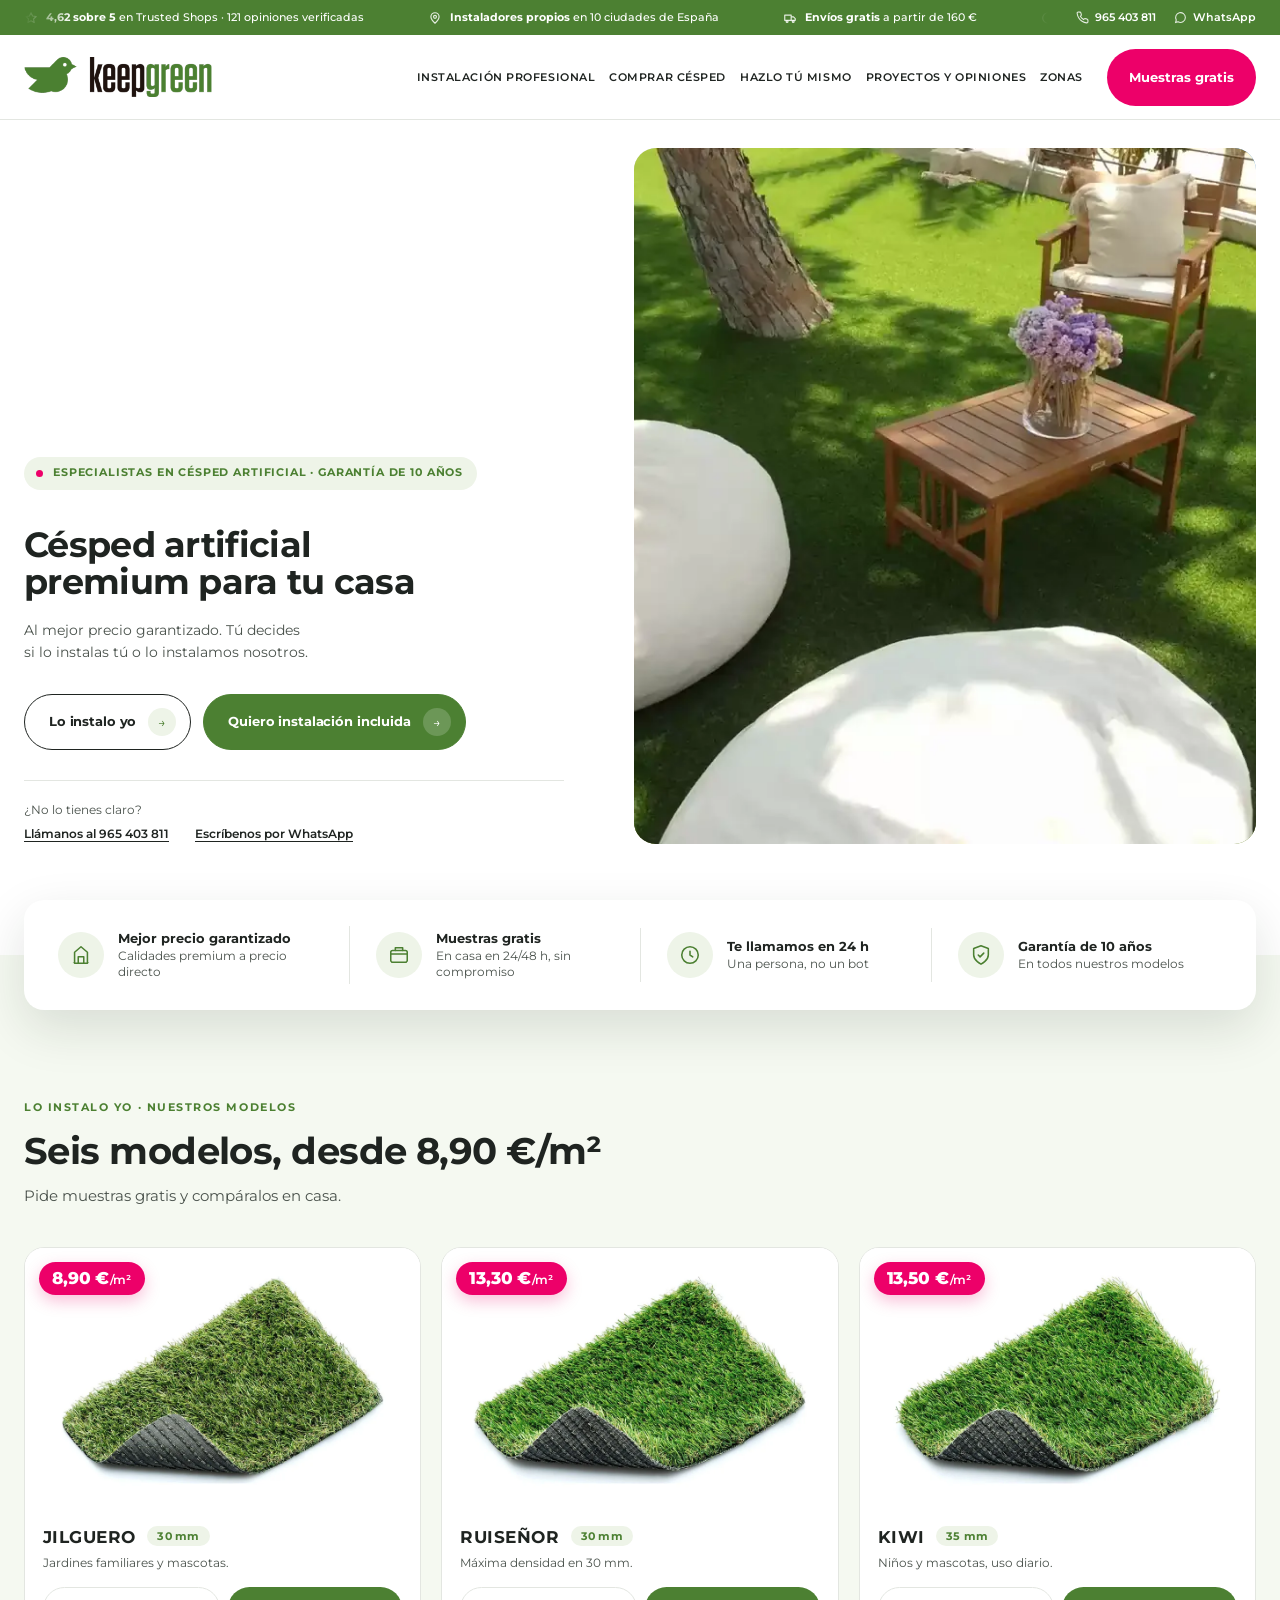
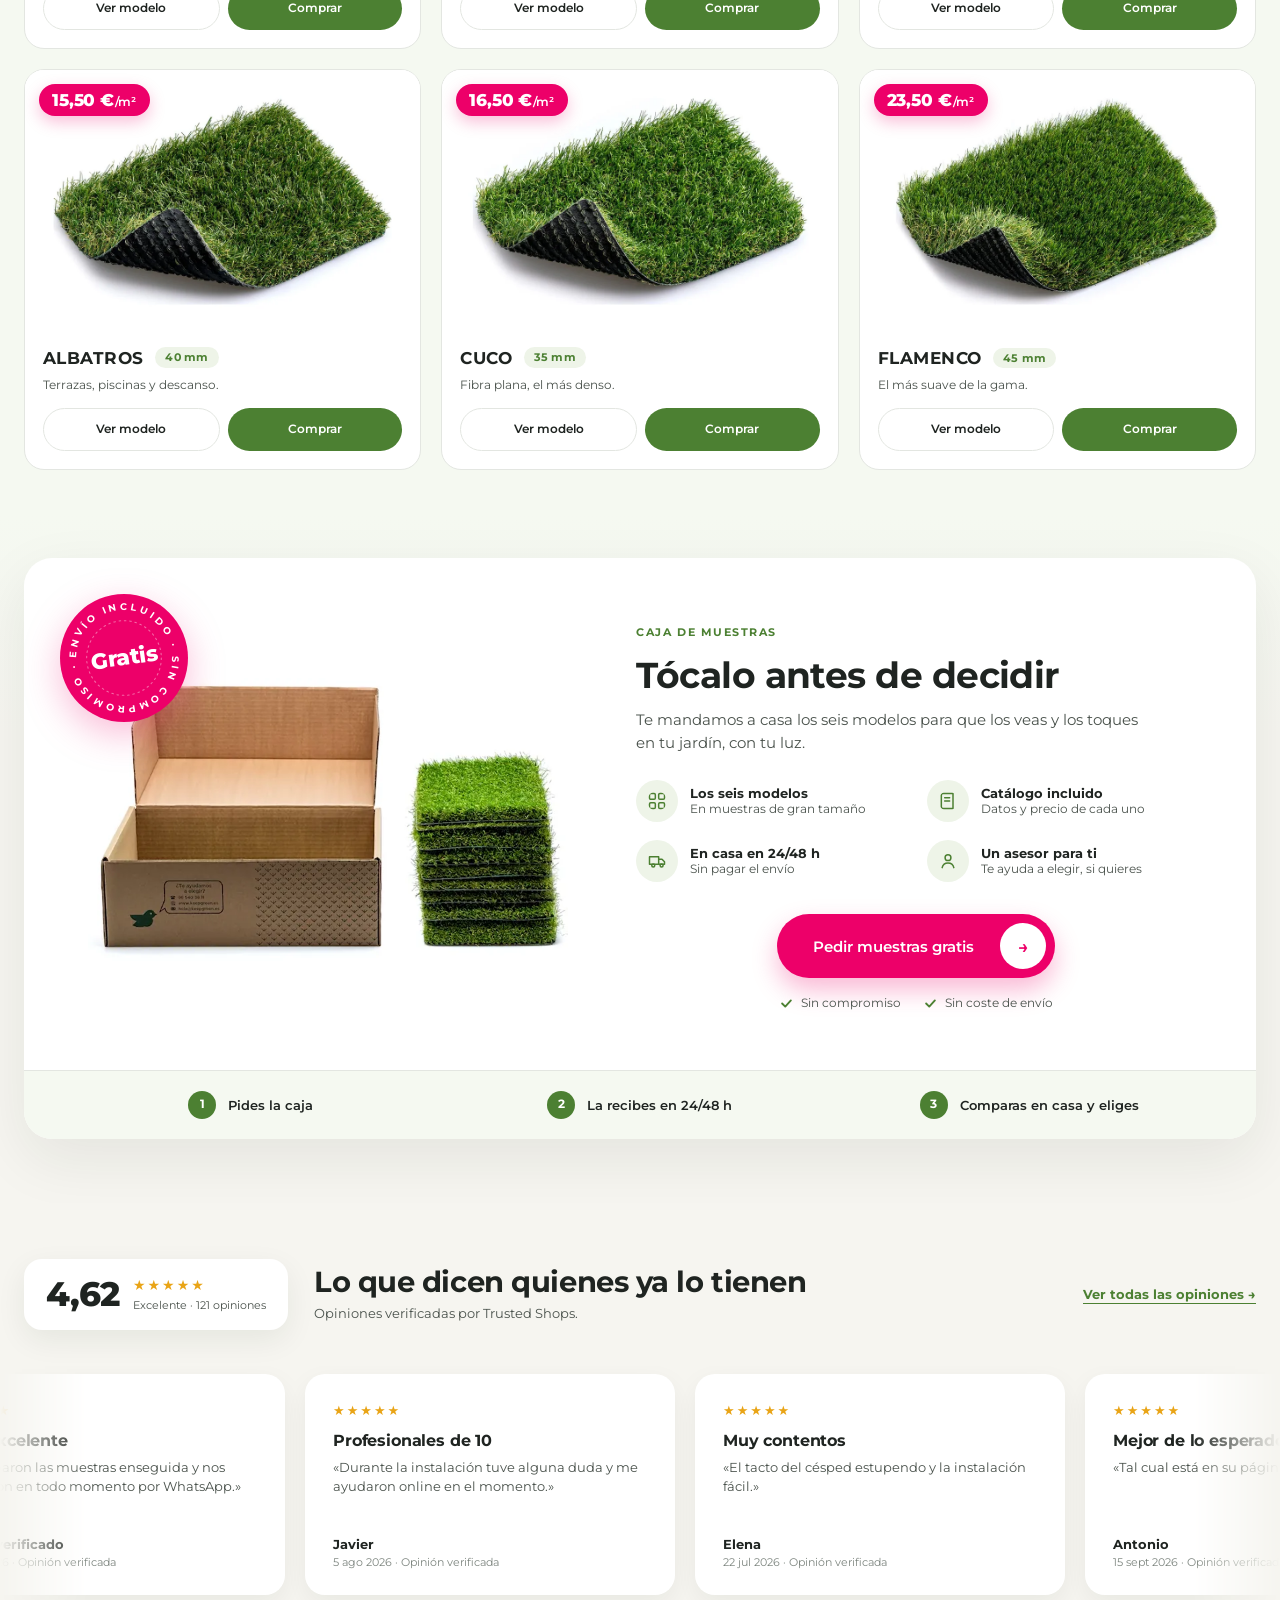
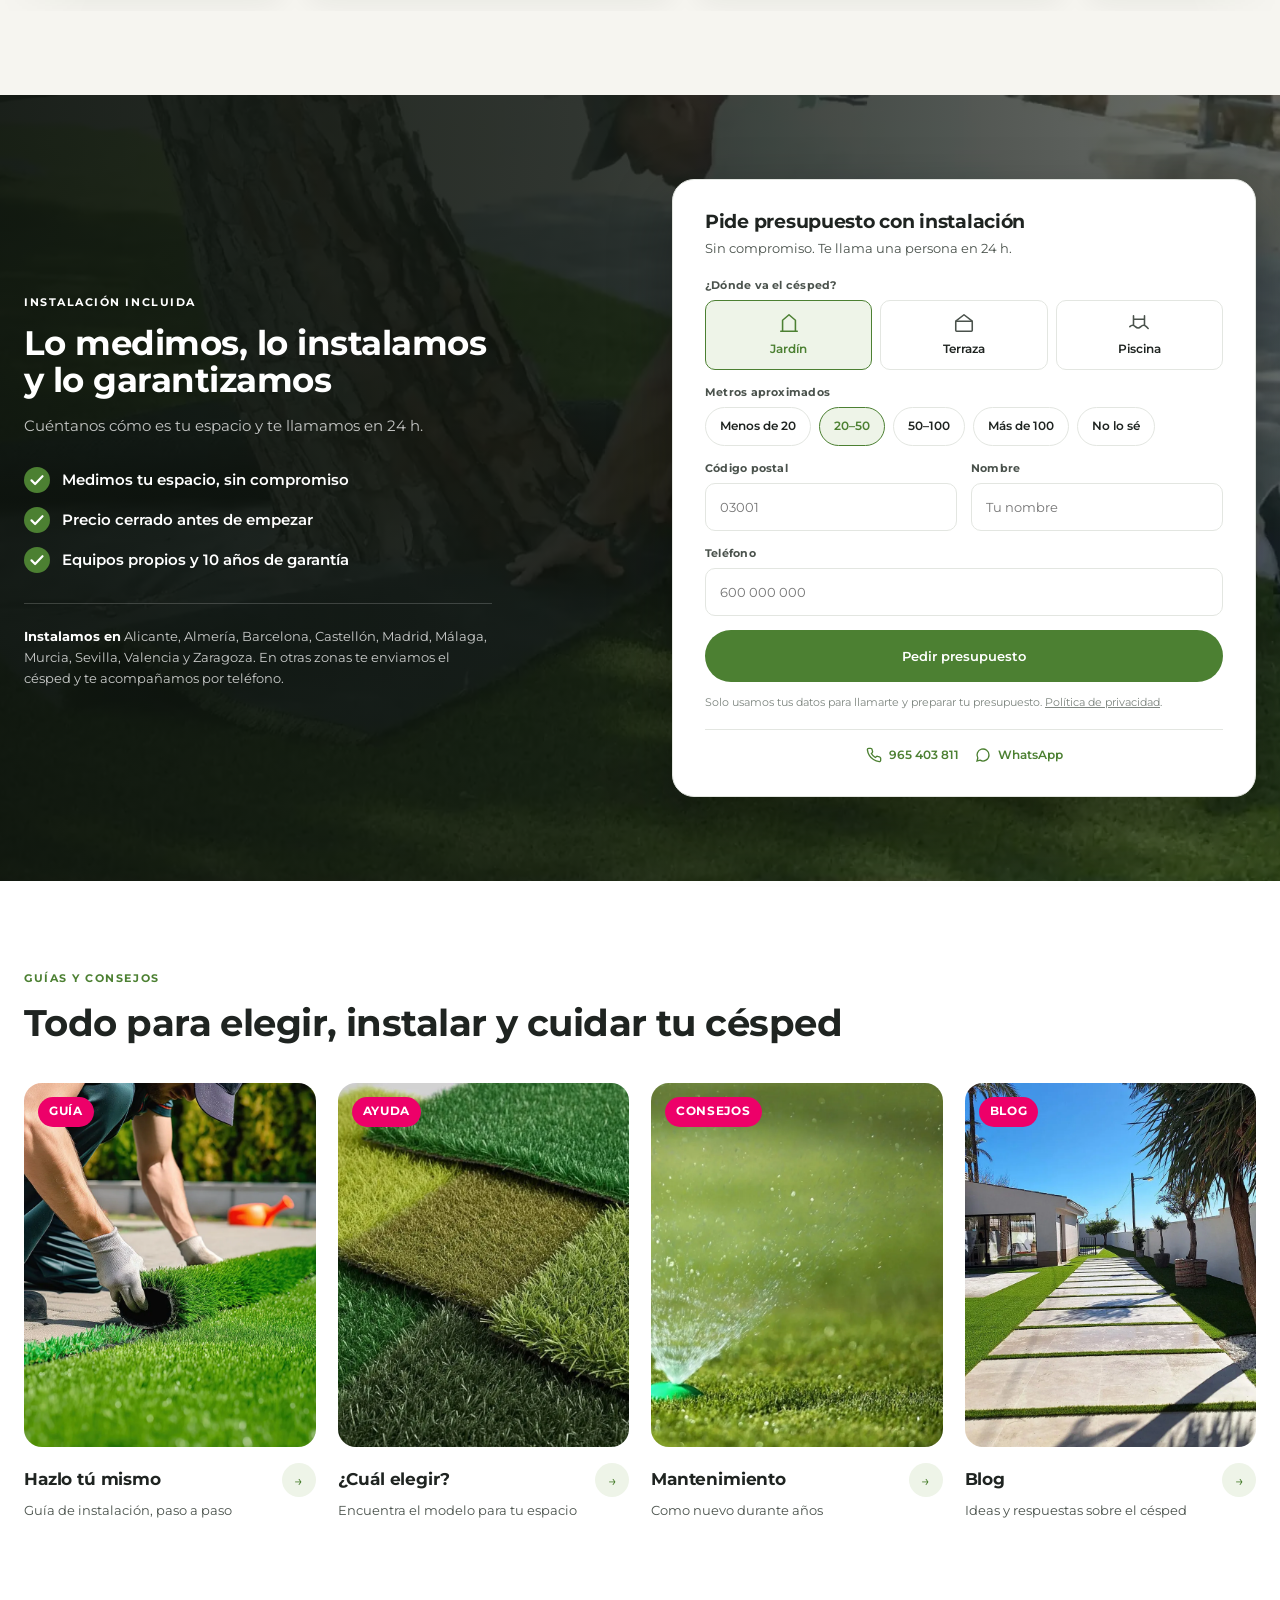
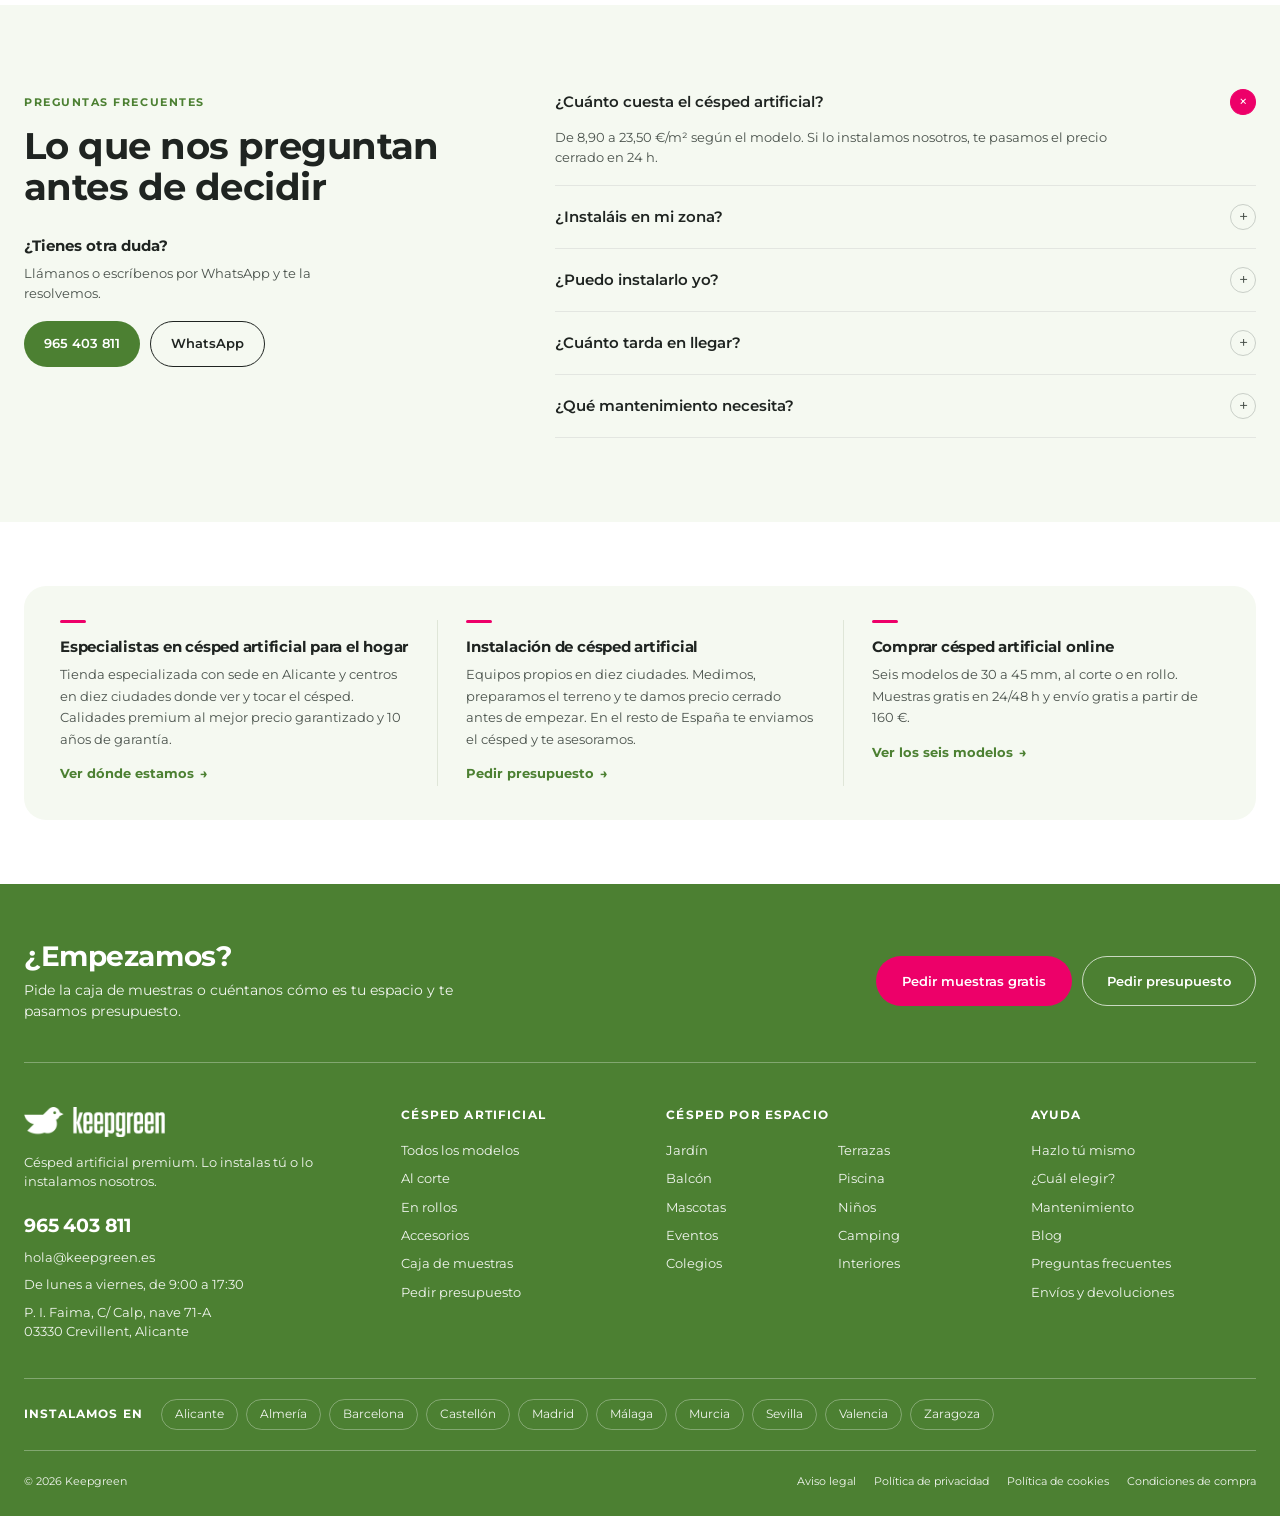
==== index.html @ 8f0c220d "Pop-up de muestras: sale a los 4 s de entrar, en cada visita (maqueta) Co-Authored-By: Claude Fable " ====
<!DOCTYPE html>
<html lang="es">
<head>
<meta charset="UTF-8">
<meta name="viewport" content="width=device-width, initial-scale=1.0">
<meta name="robots" content="noindex, nofollow">
<title>Césped artificial para tu casa: lo instalas tú o lo instalamos nosotros | Keepgreen</title>
<meta name="description" content="Césped artificial premium desde 8,90 €/m². Muestras gratis en 24/48 h, corte a medida y garantía de 10 años. Instalación con equipo propio en 10 ciudades: pide presupuesto.">
<link rel="icon" type="image/png" sizes="32x32" href="assets/home/favicon.png?v=2">
<link rel="apple-touch-icon" href="assets/home/favicon-180.png?v=2">
<link rel="preconnect" href="https://fonts.googleapis.com">
<link rel="preconnect" href="https://fonts.gstatic.com" crossorigin>
<link href="https://fonts.googleapis.com/css2?family=Montserrat:ital,wght@0,400;0,500;0,600;0,700;0,800;1,400&display=swap" rel="stylesheet">
<link rel="stylesheet" href="assets/kg.css?v=1795621941">
</head>
<body data-hero="f">

<div class="topbar"><div class="wrap">
  <span class="tb-o"><svg viewBox="0 0 24 24" fill="none" stroke="currentColor" stroke-width="2"><path d="M20 6 9 17l-5-5"/></svg>Envíos gratis desde 160 €</span>
  <span class="tb-o"><svg viewBox="0 0 24 24" fill="none" stroke="currentColor" stroke-width="2"><path d="M20 6 9 17l-5-5"/></svg>Muestras gratis en 24/48 h</span>
  <span class="tb-o"><svg viewBox="0 0 24 24" fill="none" stroke="currentColor" stroke-width="2"><path d="M20 6 9 17l-5-5"/></svg>Garantía de 10 años</span>
    <div class="tb-rot"><div class="tb-m on"><svg viewBox="0 0 24 24" fill="none" stroke="currentColor" stroke-width="2" stroke-linecap="round" stroke-linejoin="round" aria-hidden="true"><path d="m12 3 2.7 5.6 6.1.8-4.5 4.3 1.1 6.1L12 16.9 6.6 19.8l1.1-6.1L3.2 9.4l6.1-.8z"/></svg><span><b>4,62 sobre 5</b> en Trusted Shops · 121 opiniones verificadas</span></div><div class="tb-m"><svg viewBox="0 0 24 24" fill="none" stroke="currentColor" stroke-width="2" stroke-linecap="round" stroke-linejoin="round" aria-hidden="true"><path d="M12 21s-7-6.2-7-11a7 7 0 0 1 14 0c0 4.8-7 11-7 11z"/><circle cx="12" cy="10" r="2.5"/></svg><span><b>Instaladores propios</b> en 10 ciudades de España</span></div><div class="tb-m"><svg viewBox="0 0 24 24" fill="none" stroke="currentColor" stroke-width="2" stroke-linecap="round" stroke-linejoin="round" aria-hidden="true"><path d="M3 7h11v9H3zM14 10h4l3 3v3h-7z"/><circle cx="7" cy="18" r="1.6"/><circle cx="17.5" cy="18" r="1.6"/></svg><span><b>Envíos gratis</b> a partir de 160&nbsp;€</span></div><div class="tb-m"><svg viewBox="0 0 24 24" fill="none" stroke="currentColor" stroke-width="2" stroke-linecap="round" stroke-linejoin="round" aria-hidden="true"><circle cx="12" cy="12" r="9"/><path d="M12 7v5l3 2"/></svg><span>Tu pedido en casa en <b>24/48&nbsp;h</b></span></div><div class="tb-m"><svg viewBox="0 0 24 24" fill="none" stroke="currentColor" stroke-width="2" stroke-linecap="round" stroke-linejoin="round" aria-hidden="true"><path d="M20 12 12 20l-8-8V4h8z"/><circle cx="8.5" cy="8.5" r="1.3"/></svg><span><b>Seis modelos</b> desde 8,90&nbsp;€/m²</span></div></div>
  <div class="tb-mq"><div class="tb-mqt"><div class="tb-m"><svg viewBox="0 0 24 24" fill="none" stroke="currentColor" stroke-width="2" stroke-linecap="round" stroke-linejoin="round" aria-hidden="true"><path d="m12 3 2.7 5.6 6.1.8-4.5 4.3 1.1 6.1L12 16.9 6.6 19.8l1.1-6.1L3.2 9.4l6.1-.8z"/></svg><span><b>4,62 sobre 5</b> en Trusted Shops · 121 opiniones verificadas</span></div><div class="tb-m"><svg viewBox="0 0 24 24" fill="none" stroke="currentColor" stroke-width="2" stroke-linecap="round" stroke-linejoin="round" aria-hidden="true"><path d="M12 21s-7-6.2-7-11a7 7 0 0 1 14 0c0 4.8-7 11-7 11z"/><circle cx="12" cy="10" r="2.5"/></svg><span><b>Instaladores propios</b> en 10 ciudades de España</span></div><div class="tb-m"><svg viewBox="0 0 24 24" fill="none" stroke="currentColor" stroke-width="2" stroke-linecap="round" stroke-linejoin="round" aria-hidden="true"><path d="M3 7h11v9H3zM14 10h4l3 3v3h-7z"/><circle cx="7" cy="18" r="1.6"/><circle cx="17.5" cy="18" r="1.6"/></svg><span><b>Envíos gratis</b> a partir de 160&nbsp;€</span></div><div class="tb-m"><svg viewBox="0 0 24 24" fill="none" stroke="currentColor" stroke-width="2" stroke-linecap="round" stroke-linejoin="round" aria-hidden="true"><circle cx="12" cy="12" r="9"/><path d="M12 7v5l3 2"/></svg><span>Tu pedido en casa en <b>24/48&nbsp;h</b></span></div><div class="tb-m"><svg viewBox="0 0 24 24" fill="none" stroke="currentColor" stroke-width="2" stroke-linecap="round" stroke-linejoin="round" aria-hidden="true"><path d="M20 12 12 20l-8-8V4h8z"/><circle cx="8.5" cy="8.5" r="1.3"/></svg><span><b>Seis modelos</b> desde 8,90&nbsp;€/m²</span></div></div></div>
  <span class="tb-hr"><svg viewBox="0 0 24 24" fill="none" stroke="currentColor" stroke-width="2" stroke-linecap="round" stroke-linejoin="round" aria-hidden="true"><circle cx="12" cy="12" r="9"/><path d="M12 7v5l3 2"/></svg>De lunes a viernes, de 9:00 a 17:30</span>
  <span class="tb-say">Puedes contactarnos directamente por</span>
  <span class="tb-right"><a href="tel:965403811"><svg viewBox="0 0 24 24" fill="none" stroke="currentColor" stroke-width="2"><path d="M22 16.9v3a2 2 0 0 1-2.2 2 19.8 19.8 0 0 1-8.6-3.1 19.5 19.5 0 0 1-6-6A19.8 19.8 0 0 1 2.1 4.2 2 2 0 0 1 4.1 2h3a2 2 0 0 1 2 1.7c.1.9.4 1.8.7 2.7a2 2 0 0 1-.5 2.1L8 9.8a16 16 0 0 0 6 6l1.3-1.3a2 2 0 0 1 2.1-.4c.9.3 1.8.6 2.7.7a2 2 0 0 1 1.7 2z"/></svg>965 403 811</a><a class="tb-wa" href="https://wa.me/34865614188"><svg viewBox="0 0 24 24" fill="none" stroke="currentColor" stroke-width="2"><path d="M21 12a9 9 0 0 1-13.5 7.8L3 21l1.2-4.5A9 9 0 1 1 21 12z"/></svg>WhatsApp</a></span>
</div></div>

<header class="header"><div class="wrap">
  <a class="logo" href="#"><img src="assets/home/logo-keepgreen.png" alt="Keepgreen"></a>
  <nav class="nav menu1">
    <a href="#modelos">Césped artificial <svg viewBox="0 0 24 24" fill="none" stroke="currentColor" stroke-width="2.5"><path d="m6 9 6 6 6-6"/></svg></a>
    <a href="#guias">Por espacio <svg viewBox="0 0 24 24" fill="none" stroke="currentColor" stroke-width="2.5"><path d="m6 9 6 6 6-6"/></svg></a>
    <a href="#instalacion">Instalación</a>
    <a href="#guias">Hazlo tú mismo</a>
    <a href="#">Blog</a>
  </nav>
  <nav class="nav menu2">
    <a href="#instalacion">Instalación profesional</a>
    <a href="#modelos">Comprar césped</a>
    <a href="#guias">Hazlo tú mismo</a>
    <a href="#opiniones">Proyectos y opiniones</a>
    <a href="#zonas">Zonas</a>
  </nav>
  <div class="hright">
    <a class="tel" href="tel:965403811"><svg viewBox="0 0 24 24" fill="none" stroke="currentColor" stroke-width="2"><path d="M22 16.9v3a2 2 0 0 1-2.2 2 19.8 19.8 0 0 1-8.6-3.1 19.5 19.5 0 0 1-6-6A19.8 19.8 0 0 1 2.1 4.2 2 2 0 0 1 4.1 2h3a2 2 0 0 1 2 1.7c.1.9.4 1.8.7 2.7a2 2 0 0 1-.5 2.1L8 9.8a16 16 0 0 0 6 6l1.3-1.3a2 2 0 0 1 2.1-.4c.9.3 1.8.6 2.7.7a2 2 0 0 1 1.7 2z"/></svg>965 403 811</a>
    <a class="btn btn-green hmu menu2" href="#muestras" data-samples><span class="t-l">Pedir muestras gratis</span><span class="t-s">Muestras gratis</span></a>
    <a class="btn btn-green hcta" href="#instalacion">Pedir presupuesto</a>
    <div class="icons">
      <svg viewBox="0 0 24 24"><circle cx="11" cy="11" r="7"/><path d="m20 20-3.5-3.5"/></svg>
      <svg viewBox="0 0 24 24"><path d="M6 6h15l-1.5 9h-12z"/><path d="M6 6 5 3H2"/><circle cx="9" cy="20" r="1"/><circle cx="18" cy="20" r="1"/></svg>
    </div>
    <button class="burger" aria-label="Menú" aria-expanded="false" aria-controls="mnav"><svg viewBox="0 0 24 24" fill="none" stroke="currentColor" stroke-width="2"><path d="M4 7h16M4 12h16M4 17h16"/></svg></button>
  </div>
</div>
<div class="mnav" id="mnav" hidden>
  <a href="#instalacion">Instalación profesional</a>
  <a href="#modelos">Comprar césped</a>
  <a href="#guias">Hazlo tú mismo</a>
  <a href="#opiniones">Proyectos y opiniones</a>
  <a href="#zonas">Zonas</a>
  <div class="mn-b"><a class="btn btn-pink" href="#muestras" data-samples>Pedir muestras gratis</a><a class="btn btn-ghost" href="#instalacion">Pedir presupuesto</a></div>
  <p class="mn-c"><a href="tel:965403811">965 403 811</a> · <a href="https://wa.me/34865614188">WhatsApp</a></p>
</div></header>

<!-- 1 · PORTADA · dos puertas -->
<section class="hero hero-d">
  <img src="assets/home/hero-desktop.webp" alt="Jardín con piscina y césped artificial Keepgreen">
  <div class="wrap">
    <span class="eyebrow">Especialistas en césped artificial · Garantía de 10 años</span>
    <h1>Césped artificial para tu casa. Tú eliges cómo.</h1>
    <p class="sub">Calidades premium al mejor precio. Instálalo tú con nuestras guías y muestras gratis, o deja que lo midamos e instalemos nosotros.</p>
    <div class="doors">
      <a class="door" href="#modelos">
        <span class="ic"><svg viewBox="0 0 24 24"><path d="M14.7 6.3a4 4 0 0 0 5 5L22 9l-2-2-1.7 1.7a1 1 0 0 1-1.4-1.4L18.6 5.6 16.6 3.6l-2.3 2.7z"/><path d="m2 22 9.5-9.5"/><path d="m5.5 11.5 7 7"/><path d="M3 15 9 21"/></svg></span>
        <small>Opción 1</small>
        <h2>Lo instalo yo</h2>
        <p>Elige modelo, pide muestras gratis y te lo cortamos a medida.</p>
        <ul><li><svg viewBox="0 0 24 24"><path d="M20 6 9 17l-5-5"/></svg>Seis modelos desde 8,90 €/m²</li><li><svg viewBox="0 0 24 24"><path d="M20 6 9 17l-5-5"/></svg>Muestras gratis en 24/48 h</li><li><svg viewBox="0 0 24 24"><path d="M20 6 9 17l-5-5"/></svg>Guías y vídeos para cada superficie</li></ul>
        <span class="btn btn-ghost">Ver modelos y pedir muestras</span>
      </a>
      <a class="door pro" href="#instalacion">
        <span class="fav">Te llamamos en 24 h</span>
        <span class="ic"><svg viewBox="0 0 24 24"><path d="M3 21h18"/><path d="M5 21V7l7-4 7 4v14"/><path d="M9 21v-6h6v6"/><path d="M9 11h.01M15 11h.01"/></svg></span>
        <small>Opción 2</small>
        <h2>Quiero un instalador</h2>
        <p>Medimos, presupuestamos e instalamos con equipo propio.</p>
        <ul><li><svg viewBox="0 0 24 24"><path d="M20 6 9 17l-5-5"/></svg>Presupuesto cerrado, sin sorpresas</li><li><svg viewBox="0 0 24 24"><path d="M20 6 9 17l-5-5"/></svg>Instaladores propios en 10 ciudades</li><li><svg viewBox="0 0 24 24"><path d="M20 6 9 17l-5-5"/></svg>10 años de garantía en producto e instalación</li></ul>
        <span class="btn btn-green">Pedir presupuesto</span>
      </a>
    </div>
    <div class="help"><span>¿No lo tienes claro?</span><a href="tel:965403811">Llámanos al 965 403 811</a><a href="https://wa.me/34865614188">Escríbenos por WhatsApp</a></div>
  </div>
</section>


<!-- PORTADA E · pantalla partida, cada opción es una foto -->
<section class="hero hero-e">
  <div class="wrap top">
    <span class="eyebrow">Especialistas en césped artificial · Garantía de 10 años</span>
    <h1>Césped artificial para tu casa. ¿Cómo lo quieres?</h1>
  </div>
  <div class="halves">
    <a class="half" href="#modelos">
      <img src="assets/home/cesped-artificial.webp" alt="Rollos de césped artificial Keepgreen">
      <div class="t"><small>Opción 1</small><h2>Lo instalo yo</h2><p>Seis modelos desde 8,90 €/m², muestras gratis en 24/48 h y guías paso a paso.</p><span class="btn btn-white">Ver modelos y pedir muestras</span></div>
    </a>
    <a class="half pro" href="#instalacion">
      <img src="assets/home/consejos-mantenimiento-cesped-artificial.webp" alt="Césped artificial instalado alrededor de una piscina">
      <div class="t"><small>Opción 2 · Te llamamos en 24 h</small><h2>Quiero un instalador</h2><p>Medimos, presupuestamos e instalamos con equipo propio. Precio cerrado y 10 años de garantía.</p><span class="btn btn-green">Pedir presupuesto</span></div>
    </a>
  </div>
</section>

<!-- PORTADA F · foto con titular y dos botones grandes -->
<section class="hero hero-f">
  <img src="assets/home/hero-desktop.webp" alt="Jardín con piscina y césped artificial Keepgreen">
  <video class="hv" autoplay muted loop playsinline preload="auto" poster="assets/home/hero-poster.webp" aria-hidden="true"><source src="assets/home/hero.mp4" type="video/mp4"></video>
  <div class="wrap"><div class="hf">
    <span class="eyebrow">Especialistas en césped artificial · Garantía de 10 años</span>
    <h1>Césped artificial premium para tu casa</h1>
    <p class="sub">Al mejor precio garantizado. Tú decides si lo instalas tú o lo instalamos nosotros.</p>
    <div class="big">
      <a class="bb" href="#modelos"><span class="tx"><b>Lo instalo yo</b><span class="s">Desde 8,90&nbsp;€/m² · Muestras gratis</span></span><i>→</i></a>
      <a class="bb pro" href="#instalacion"><span class="tx"><b>Quiero instalación incluida</b><span class="s">Sin compromiso · Te llamamos en 24&nbsp;h</span></span><i>→</i></a>
    </div>
    <div class="help"><span>¿No lo tienes claro?</span><a href="tel:965403811">Llámanos al 965 403 811</a><a href="https://wa.me/34865614188">Escríbenos por WhatsApp</a></div>
  </div></div>
</section>

<!-- PORTADA G · foto corta + dos tarjetas con foto sobre fondo crema -->
<section class="hero hero-g">
  <div class="pic"><img src="assets/home/hero-desktop.webp" alt="Jardín con piscina y césped artificial Keepgreen">
    <div class="wrap"><span class="eyebrow">Especialistas en césped artificial · Garantía de 10 años</span><h1>Césped artificial para tu casa. Tú eliges cómo.</h1></div>
  </div>
  <div class="wrap">
    <div class="gcards">
      <a class="gcard" href="#modelos">
        <img src="assets/home/cesped-artificial.webp" alt="">
        <div><small>Opción 1</small><h2>Lo instalo yo</h2><p>Elige entre seis modelos desde 8,90 €/m², pide muestras gratis y te lo cortamos a medida. Con guías y vídeos para cada superficie.</p><span class="btn btn-ghost">Ver modelos y pedir muestras</span></div>
      </a>
      <a class="gcard pro" href="#instalacion">
        <img src="assets/home/consejos-mantenimiento-cesped-artificial.webp" alt="">
        <div><small>Opción 2 · Te llamamos en 24 h</small><h2>Quiero un instalador</h2><p>Medimos, presupuestamos e instalamos con equipo propio en 10 ciudades. Precio cerrado y 10 años de garantía en producto e instalación.</p><span class="btn btn-green">Pedir presupuesto</span></div>
      </a>
    </div>
    <div class="help"><span>¿No lo tienes claro?</span><a href="tel:965403811">Llámanos al 965 403 811</a><a href="https://wa.me/34865614188">Escríbenos por WhatsApp</a></div>
  </div>
</section>

<!-- 2 · CONFIANZA -->
<section class="trust"><div class="wrap">
  <div><svg viewBox="0 0 24 24"><path d="M3 21h18"/><path d="M5 21V9l7-6 7 6v12"/><path d="M9 21v-7h6v7"/></svg><div><b>Mejor precio garantizado</b><span>Calidades premium a precio directo</span></div></div>
  <div><svg viewBox="0 0 24 24"><rect x="3" y="7" width="18" height="13" rx="2"/><path d="M3 11h18M8 7V4h8v3"/></svg><div><b>Muestras gratis</b><span>En casa en 24/48 h, sin compromiso</span></div></div>
  <div><svg viewBox="0 0 24 24"><path d="M21 12a9 9 0 1 1-18 0 9 9 0 0 1 18 0z"/><path d="M12 8v4l3 2"/></svg><div><b>Te llamamos en 24 h</b><span>Una persona, no un bot</span></div></div>
  <div><svg viewBox="0 0 24 24"><path d="M12 22s8-4 8-10V5l-8-3-8 3v7c0 6 8 10 8 10z"/><path d="m9 12 2 2 4-4"/></svg><div><b>Garantía de 10 años</b><span>En todos nuestros modelos</span></div></div>
</div></section>

<section class="trust trn"><div class="wrap">
  <div><b>10 años</b><span>de garantía en todos los modelos</span></div>
  <div><b>24/48 h</b><span>y tienes las muestras gratis en casa</span></div>
  <div><b>160 €</b><span>de compra y el envío te sale gratis</span></div>
  <div><b>10 ciudades</b><span>con centro Keepgreen</span></div>
</div></section>

<!-- 3 · MODELOS + altura + calculadora + texto -->
<section class="sec products-sec" id="modelos"><div class="wrap">
  <div class="sec-head reveal">
    <div><span class="eyebrow">Lo instalo yo · Nuestros modelos</span><h2>Seis modelos, desde 8,90&nbsp;€/m²</h2><p class="lead">Pide muestras gratis y compáralos en casa.</p></div>
    <a class="btn btn-ghost" href="#">Ver los 6 modelos</a>
  </div>
  <div class="grid-p reveal mod1">
    <article class="pc"><div class="ph"><img src="assets/cesped/jilguero-1.webp" alt="Césped artificial Jilguero 30 mm"><span class="off">-19 %</span><span class="mm">30 mm</span></div><div class="body">
      <div><small class="tag-p">El más vendido</small><h3>JILGUERO</h3><p class="sub">Aspecto de césped recién cortado. Ideal para jardines familiares y mascotas.</p></div>
      <div class="price"><b>8,90 €/m²</b><s>11,00 €</s><small>IVA incl.</small></div>
      <div class="bars"><div>Suavidad<u><i class="f"></i><i class="f"></i><i></i><i></i></u></div><div>Memoria<u><i class="f"></i><i class="f"></i><i></i><i></i></u></div><div>Drenaje<u><i class="f"></i><i class="f"></i><i class="f"></i><i class="f"></i></u></div><div>Naturalidad<u><i class="f"></i><i class="f"></i><i class="f"></i><i></i></u></div></div>
      <div class="act"><a class="btn btn-green" href="#">Pedir muestra gratis</a><a class="btn btn-ghost" href="#" style="flex:0;padding:12px 16px">Ver</a></div>
    </div></article>
    <article class="pc"><div class="ph"><img src="assets/cesped/albatros-1.webp" alt="Césped artificial Albatros 40 mm"><span class="off">Oferta</span><span class="mm">40 mm</span></div><div class="body">
      <div><small class="tag-p">Equilibrado</small><h3>ALBATROS</h3><p class="sub">Mullido y generoso. Para zonas de descanso, terrazas y piscinas.</p></div>
      <div class="price"><b>15,50 €/m²</b><s>17,00 €</s><small>IVA incl.</small></div>
      <div class="bars"><div>Suavidad<u><i class="f"></i><i class="f"></i><i class="f"></i><i></i></u></div><div>Memoria<u><i class="f"></i><i class="f"></i><i class="f"></i><i></i></u></div><div>Drenaje<u><i class="f"></i><i class="f"></i><i class="f"></i><i></i></u></div><div>Naturalidad<u><i class="f"></i><i class="f"></i><i class="f"></i><i class="f"></i></u></div></div>
      <div class="act"><a class="btn btn-green" href="#">Pedir muestra gratis</a><a class="btn btn-ghost" href="#" style="flex:0;padding:12px 16px">Ver</a></div>
    </div></article>
    <article class="pc"><div class="ph"><img src="assets/cesped/flamenco-1.webp" alt="Césped artificial Flamenco 45 mm"><span class="mm">45 mm</span></div><div class="body">
      <div><small class="tag-p">Premium</small><h3>FLAMENCO</h3><p class="sub">El más suave y mullido. Densidad extraordinaria, fibras siempre erguidas.</p></div>
      <div class="price"><b>23,50 €/m²</b><small>IVA incl.</small></div>
      <div class="bars"><div>Suavidad<u><i class="f"></i><i class="f"></i><i class="f"></i><i class="f"></i></u></div><div>Memoria<u><i class="f"></i><i class="f"></i><i class="f"></i><i></i></u></div><div>Drenaje<u><i class="f"></i><i class="f"></i><i class="f"></i><i></i></u></div><div>Naturalidad<u><i class="f"></i><i class="f"></i><i class="f"></i><i class="f"></i></u></div></div>
      <div class="act"><a class="btn btn-green" href="#">Pedir muestra gratis</a><a class="btn btn-ghost" href="#" style="flex:0;padding:12px 16px">Ver</a></div>
    </div></article>
  </div>

  <div class="grid-six reveal mod2">
    <a class="mc" href="#"><div class="ph"><img src="assets/cesped/jilguero-1.webp" alt="Césped artificial Jilguero 30 mm"><span class="mm">30 mm</span></div><div class="body"><h3>JILGUERO</h3><p>Para jardines familiares y mascotas.</p><div class="price"><b>8,90 €/m²</b><s>11,00 €</s></div><span class="btn btn-ghost">Muestra gratis</span></div></a>
    <a class="mc" href="#"><div class="ph"><img src="assets/cesped/ruisenor-1.webp" alt="Césped artificial Ruiseñor 30 mm"><span class="mm">30 mm</span></div><div class="body"><h3>RUISEÑOR</h3><p>Máxima densidad en 30 mm. Impecable con uso intensivo.</p><div class="price"><b>13,30 €/m²</b></div><span class="btn btn-ghost">Muestra gratis</span></div></a>
    <a class="mc" href="#"><div class="ph"><img src="assets/cesped/kiwi-1.webp" alt="Césped artificial Kiwi 35 mm"><span class="mm">35 mm</span></div><div class="body"><h3>KIWI</h3><p>Suavidad y resistencia equilibradas. Niños y mascotas.</p><div class="price"><b>13,50 €/m²</b></div><span class="btn btn-ghost">Muestra gratis</span></div></a>
    <a class="mc" href="#"><div class="ph"><img src="assets/cesped/cuco-1.webp" alt="Césped artificial Cuco 35 mm"><span class="mm">35 mm</span></div><div class="body"><h3>CUCO</h3><p>Fibra plana de 4 tonos y la densidad más alta de la gama.</p><div class="price"><b>16,50 €/m²</b></div><span class="btn btn-ghost">Muestra gratis</span></div></a>
    <a class="mc" href="#"><div class="ph"><img src="assets/cesped/albatros-1.webp" alt="Césped artificial Albatros 40 mm"><span class="mm">40 mm</span></div><div class="body"><h3>ALBATROS</h3><p>Mullido. Terrazas, piscinas y descanso.</p><div class="price"><b>15,50 €/m²</b><s>17,00 €</s></div><span class="btn btn-ghost">Muestra gratis</span></div></a>
    <a class="mc" href="#"><div class="ph"><img src="assets/cesped/flamenco-1.webp" alt="Césped artificial Flamenco 45 mm"><span class="mm">45 mm</span></div><div class="body"><h3>FLAMENCO</h3><p>El más suave de la gama.</p><div class="price"><b>23,50 €/m²</b></div><span class="btn btn-ghost">Muestra gratis</span></div></a>
  </div>

  <div class="grid-rt reveal mod3">
    <a class="rt" href="#"><img src="assets/cesped/jilguero-3.webp" alt="Césped artificial Jilguero 30 mm"><div class="num"><b>30</b><span>mm<br>de fibra</span></div><div class="body"><small>Césped artificial</small><h3>JILGUERO</h3><p>Para jardines familiares y mascotas.</p><div class="price"><b>8,90 €/m²</b><small>IVA incl.</small></div><span class="btn btn-green">Me interesa Jilguero →</span></div></a>
    <a class="rt" href="#"><img src="assets/cesped/albatros-3.webp" alt="Césped artificial Albatros 40 mm"><div class="num"><b>40</b><span>mm<br>de fibra</span></div><div class="body"><small>Césped artificial</small><h3>ALBATROS</h3><p>Mullido. Terrazas, piscinas y descanso.</p><div class="price"><b>15,50 €/m²</b><small>IVA incl.</small></div><span class="btn btn-green">Me interesa Albatros →</span></div></a>
    <a class="rt" href="#"><img src="assets/cesped/flamenco-3.webp" alt="Césped artificial Flamenco 45 mm"><div class="num"><b>45</b><span>mm<br>de fibra</span></div><div class="body"><small>Césped artificial</small><h3>FLAMENCO</h3><p>El más suave de la gama.</p><div class="price"><b>23,50 €/m²</b><small>IVA incl.</small></div><span class="btn btn-green">Me interesa Flamenco →</span></div></a>
  </div>
  <div class="grid-rt six reveal mod4">
    <article class="rt sm"><a href="#"><img src="assets/cesped/jilguero-3n.webp" alt="Césped artificial Jilguero 30 mm"><img class="tx" src="assets/cesped/jilguero-tex.webp" alt="" loading="lazy"></a><span class="flag">El más económico</span><div class="ptag"><b>8,90 €</b>/m²</div><div class="num"><b>30</b><span>mm<br>de fibra</span></div><div class="mms"><span>Altura</span><i class=on>30</i><i>35</i><i>40</i><i>45</i><em>mm</em></div><div class="mmp"><img src="assets/cesped/jilguero-1n.webp" alt="" loading="lazy"><span><b>30 mm</b>de altura</span></div><div class="body"><div class="top"><h3>JILGUERO <span class="mmc">30 mm</span></h3><div class="price"><b>8,90 €<i>/m²</i></b><small>IVA incl.</small></div></div><p>Jardines familiares y mascotas.</p><div class="act"><a class="btn btn-ghost" href="#">Ver modelo</a><a class="btn btn-green" href="#">Comprar</a></div></div></article>
    <article class="rt sm"><a href="#"><img src="assets/cesped/ruisenor-3n.webp" alt="Césped artificial Ruiseñor 30 mm"><img class="tx" src="assets/cesped/ruisenor-tex.webp" alt="" loading="lazy"></a><div class="ptag"><b>13,30 €</b>/m²</div><div class="num"><b>30</b><span>mm<br>de fibra</span></div><div class="mms"><span>Altura</span><i class=on>30</i><i>35</i><i>40</i><i>45</i><em>mm</em></div><div class="mmp"><img src="assets/cesped/ruisenor-1n.webp" alt="" loading="lazy"><span><b>30 mm</b>de altura</span></div><div class="body"><div class="top"><h3>RUISEÑOR <span class="mmc">30 mm</span></h3><div class="price"><b>13,30 €<i>/m²</i></b><small>IVA incl.</small></div></div><p>Máxima densidad en 30 mm.</p><div class="act"><a class="btn btn-ghost" href="#">Ver modelo</a><a class="btn btn-green" href="#">Comprar</a></div></div></article>
    <article class="rt sm"><a href="#"><img src="assets/cesped/kiwi-3n.webp" alt="Césped artificial Kiwi 35 mm"><img class="tx" src="assets/cesped/kiwi-tex.webp" alt="" loading="lazy"></a><div class="ptag"><b>13,50 €</b>/m²</div><div class="num"><b>35</b><span>mm<br>de fibra</span></div><div class="mms"><span>Altura</span><i>30</i><i class=on>35</i><i>40</i><i>45</i><em>mm</em></div><div class="mmp"><img src="assets/cesped/kiwi-1n.webp" alt="" loading="lazy"><span><b>35 mm</b>de altura</span></div><div class="body"><div class="top"><h3>KIWI <span class="mmc">35 mm</span></h3><div class="price"><b>13,50 €<i>/m²</i></b><small>IVA incl.</small></div></div><p>Niños y mascotas, uso diario.</p><div class="act"><a class="btn btn-ghost" href="#">Ver modelo</a><a class="btn btn-green" href="#">Comprar</a></div></div></article>
    <article class="rt sm"><a href="#"><img src="assets/cesped/albatros-3n.webp" alt="Césped artificial Albatros 40 mm"><img class="tx" src="assets/cesped/albatros-tex.webp" alt="" loading="lazy"></a><div class="ptag"><b>15,50 €</b>/m²</div><div class="num"><b>40</b><span>mm<br>de fibra</span></div><div class="mms"><span>Altura</span><i>30</i><i>35</i><i class=on>40</i><i>45</i><em>mm</em></div><div class="mmp"><img src="assets/cesped/albatros-1n.webp" alt="" loading="lazy"><span><b>40 mm</b>de altura</span></div><div class="body"><div class="top"><h3>ALBATROS <span class="mmc">40 mm</span></h3><div class="price"><b>15,50 €<i>/m²</i></b><small>IVA incl.</small></div></div><p>Terrazas, piscinas y descanso.</p><div class="act"><a class="btn btn-ghost" href="#">Ver modelo</a><a class="btn btn-green" href="#">Comprar</a></div></div></article>
    <article class="rt sm"><a href="#"><img src="assets/cesped/cuco-3n.webp" alt="Césped artificial Cuco 35 mm"><img class="tx" src="assets/cesped/cuco-tex.webp" alt="" loading="lazy"></a><div class="ptag"><b>16,50 €</b>/m²</div><div class="num"><b>35</b><span>mm<br>de fibra</span></div><div class="mms"><span>Altura</span><i>30</i><i class=on>35</i><i>40</i><i>45</i><em>mm</em></div><div class="mmp"><img src="assets/cesped/cuco-1n.webp" alt="" loading="lazy"><span><b>35 mm</b>de altura</span></div><div class="body"><div class="top"><h3>CUCO <span class="mmc">35 mm</span></h3><div class="price"><b>16,50 €<i>/m²</i></b><small>IVA incl.</small></div></div><p>Fibra plana, el más denso.</p><div class="act"><a class="btn btn-ghost" href="#">Ver modelo</a><a class="btn btn-green" href="#">Comprar</a></div></div></article>
    <article class="rt sm"><a href="#"><img src="assets/cesped/flamenco-3n.webp" alt="Césped artificial Flamenco 45 mm"><img class="tx" src="assets/cesped/flamenco-tex.webp" alt="" loading="lazy"></a><div class="ptag"><b>23,50 €</b>/m²</div><div class="num"><b>45</b><span>mm<br>de fibra</span></div><div class="mms"><span>Altura</span><i>30</i><i>35</i><i>40</i><i class=on>45</i><em>mm</em></div><div class="mmp"><img src="assets/cesped/flamenco-1n.webp" alt="" loading="lazy"><span><b>45 mm</b>de altura</span></div><div class="body"><div class="top"><h3>FLAMENCO <span class="mmc">45 mm</span></h3><div class="price"><b>23,50 €<i>/m²</i></b><small>IVA incl.</small></div></div><p>El más suave de la gama.</p><div class="act"><a class="btn btn-ghost" href="#">Ver modelo</a><a class="btn btn-green" href="#">Comprar</a></div></div></article>
  </div>
  <p class="swipe-hint mod4" aria-hidden="true">Desliza para ver los seis <i>→</i></p>
  <div class="ptable reveal mod4">
    <div class="prow"><img src="assets/cesped/jilguero-3n.webp" alt="Césped artificial Jilguero 30 mm" loading="lazy"><div class="pn"><h3>JILGUERO <span class="mmc">30 mm</span></h3><p>Jardines familiares y mascotas.</p></div><div class="pp"><b>8,90 €</b><i>/m²</i><small>IVA incl.</small></div><div class="act"><a class="btn btn-ghost" href="#">Ver modelo</a><a class="btn btn-green" href="#">Comprar</a></div></div>
    <div class="prow"><img src="assets/cesped/ruisenor-3n.webp" alt="Césped artificial Ruiseñor 30 mm" loading="lazy"><div class="pn"><h3>RUISEÑOR <span class="mmc">30 mm</span></h3><p>Máxima densidad en 30 mm.</p></div><div class="pp"><b>13,30 €</b><i>/m²</i><small>IVA incl.</small></div><div class="act"><a class="btn btn-ghost" href="#">Ver modelo</a><a class="btn btn-green" href="#">Comprar</a></div></div>
    <div class="prow"><img src="assets/cesped/kiwi-3n.webp" alt="Césped artificial Kiwi 35 mm" loading="lazy"><div class="pn"><h3>KIWI <span class="mmc">35 mm</span></h3><p>Niños y mascotas, uso diario.</p></div><div class="pp"><b>13,50 €</b><i>/m²</i><small>IVA incl.</small></div><div class="act"><a class="btn btn-ghost" href="#">Ver modelo</a><a class="btn btn-green" href="#">Comprar</a></div></div>
    <div class="prow"><img src="assets/cesped/albatros-3n.webp" alt="Césped artificial Albatros 40 mm" loading="lazy"><div class="pn"><h3>ALBATROS <span class="mmc">40 mm</span></h3><p>Terrazas, piscinas y descanso.</p></div><div class="pp"><b>15,50 €</b><i>/m²</i><small>IVA incl.</small></div><div class="act"><a class="btn btn-ghost" href="#">Ver modelo</a><a class="btn btn-green" href="#">Comprar</a></div></div>
    <div class="prow"><img src="assets/cesped/cuco-3n.webp" alt="Césped artificial Cuco 35 mm" loading="lazy"><div class="pn"><h3>CUCO <span class="mmc">35 mm</span></h3><p>Fibra plana, el más denso.</p></div><div class="pp"><b>16,50 €</b><i>/m²</i><small>IVA incl.</small></div><div class="act"><a class="btn btn-ghost" href="#">Ver modelo</a><a class="btn btn-green" href="#">Comprar</a></div></div>
    <div class="prow"><img src="assets/cesped/flamenco-3n.webp" alt="Césped artificial Flamenco 45 mm" loading="lazy"><div class="pn"><h3>FLAMENCO <span class="mmc">45 mm</span></h3><p>El más suave de la gama.</p></div><div class="pp"><b>23,50 €</b><i>/m²</i><small>IVA incl.</small></div><div class="act"><a class="btn btn-ghost" href="#">Ver modelo</a><a class="btn btn-green" href="#">Comprar</a></div></div>
  </div>
  </div></section>

<!-- 3b · MUESTRAS -->
<section class="sec samples" id="muestras"><div class="wrap">
  <div class="sbox reveal">
    <div class="sb-v">
      <video autoplay muted loop playsinline preload="metadata" poster="assets/home/caja-muestras.webp" aria-label="Caja de muestras de césped artificial Keepgreen"><source src="assets/home/caja-muestras.mp4" type="video/mp4"></video>
      <span class="sb-free" role="img" aria-label="Gratis, envío incluido y sin compromiso"><svg viewBox="0 0 120 120" aria-hidden="true"><defs><path id="sbc" d="M60 60m-45 0a45 45 0 1 1 90 0a45 45 0 1 1-90 0"/></defs><circle cx="60" cy="60" r="60" fill="#ed0069"/><circle cx="60" cy="60" r="35" fill="none" stroke="#fff" stroke-opacity=".4" stroke-width="1" stroke-dasharray="1.5 3.5" stroke-linecap="round"/><g class="ring"><text font-size="9" font-weight="700" fill="#fff"><textPath href="#sbc" textLength="276" lengthAdjust="spacing">ENVÍO INCLUIDO · SIN COMPROMISO ·</textPath></text></g></svg><b>Gratis</b></span>
    </div>
    <div class="sb-t">
      <span class="eyebrow">Caja de muestras</span>
      <h2>Tócalo antes de decidir</h2>
      <p class="lead">Te mandamos a casa los seis modelos para que los veas y los toques en tu jardín, con tu luz.</p>
      <ul class="sb-f">
        <li><svg viewBox="0 0 24 24"><rect x="3" y="3" width="7" height="7" rx="1.5"/><rect x="14" y="3" width="7" height="7" rx="1.5"/><rect x="3" y="14" width="7" height="7" rx="1.5"/><rect x="14" y="14" width="7" height="7" rx="1.5"/></svg><b>Los seis modelos</b><span>En muestras de gran tamaño</span></li>
        <li><svg viewBox="0 0 24 24"><path d="M4 5a2 2 0 0 1 2-2h12v18H6a2 2 0 0 1-2-2z"/><path d="M8 8h6M8 12h6"/></svg><b>Catálogo incluido</b><span>Datos y precio de cada uno</span></li>
        <li><svg viewBox="0 0 24 24"><path d="M3 7h11v9H3z"/><path d="M14 10h4l3 3v3h-7"/><circle cx="7.5" cy="17.5" r="1.8"/><circle cx="17.5" cy="17.5" r="1.8"/></svg><b>En casa en 24/48&nbsp;h</b><span>Sin pagar el envío</span></li>
        <li><svg viewBox="0 0 24 24"><circle cx="12" cy="8" r="3.5"/><path d="M5 20c.8-3.5 3.6-5.5 7-5.5s6.2 2 7 5.5"/></svg><b>Un asesor para ti</b><span>Te ayuda a elegir, si quieres</span></li>
      </ul>
      <div class="sact sact2"><div class="sb-row"><a class="btn btn-green sb-cta" href="#muestras" data-samples><span>Pedir muestras gratis</span><i>→</i></a></div><ul class="sb-ok"><li>Sin compromiso</li><li>Sin coste de envío</li></ul></div>
    </div>
    <ol class="sb-s"><li><b>1</b>Pides la caja</li><li><b>2</b>La recibes en 24/48 h</li><li><b>3</b>Comparas en casa y eliges</li></ol>
  </div>
</div></section>

<!-- 5 · OPINIONES -->
<section class="sec reviews" id="opiniones">
  <div class="wrap"><div class="rev-head reveal">
    <div class="score"><b>4,62</b><div><div class="stars">★★★★★</div><span>Excelente · 121 opiniones</span></div></div>
    <div class="rh-t"><h2>Lo que dicen quienes ya lo tienen</h2><p>Opiniones verificadas por Trusted Shops.</p></div>
    <a class="rh-a" href="https://www.trustedshops.es/evaluacion/info_X6455B2D2720A493C9B22A300F6565DEB.html">Ver todas las opiniones →</a>
  </div></div>
  <div class="rmq reveal"><div class="rmq-track">
      <article class="rc"><div class="stars" aria-label="5 de 5">★★★★★</div><h3>Todo excelente</h3><p>«Nos llegaron las muestras enseguida y nos asesoraron en todo momento por WhatsApp.»</p><b>Cliente verificado</b><small>10 sept 2026 · Opinión verificada</small></article>
      <article class="rc"><div class="stars" aria-label="5 de 5">★★★★★</div><h3>Profesionales de 10</h3><p>«Durante la instalación tuve alguna duda y me ayudaron online en el momento.»</p><b>Javier</b><small>5 ago 2026 · Opinión verificada</small></article>
      <article class="rc"><div class="stars" aria-label="5 de 5">★★★★★</div><h3>Muy contentos</h3><p>«El tacto del césped estupendo y la instalación fácil.»</p><b>Elena</b><small>22 jul 2026 · Opinión verificada</small></article>
      <article class="rc"><div class="stars" aria-label="5 de 5">★★★★★</div><h3>Mejor de lo esperado</h3><p>«Tal cual está en su página web.»</p><b>Antonio</b><small>15 sept 2026 · Opinión verificada</small></article>
      <article class="rc"><div class="stars" aria-label="5 de 5">★★★★★</div><h3>Compra muy satisfactoria</h3><p>«El césped llegó dentro de los plazos previstos manteniendo las características de las muestras.»</p><b>Israel</b><small>29 jun 2026 · Opinión verificada</small></article>
  </div></div>
</section>

<!-- 4 · INSTALACIÓN + formulario -->
<section class="sec install" id="instalacion"><div class="wrap">
  <div class="reveal ins1">
    <span class="eyebrow">Quiero un instalador</span>
    <h2>Una buena instalación importa tanto como el césped</h2>
    <p class="lead" style="margin-top:14px">Por eso lo instalamos con equipos propios, no con subcontratas. Nos cuentas tu espacio, te llamamos en 24 h y te damos precio cerrado con instalación.</p>
    <div class="steps">
      <div><span>1</span><div><b>Nos cuentas tu espacio</b><p>Dos minutos en el formulario, o una llamada. No hace falta tener los metros exactos.</p></div></div>
      <div><span>2</span><div><b>Te llamamos y medimos</b><p>Un asesor te recomienda modelo y cerramos precio con visita o por planos.</p></div></div>
      <div><span>3</span><div><b>Instalamos y garantizamos</b><p>Preparación del terreno, drenaje, uniones y acabado. 10 años de garantía en producto e instalación.</p></div></div>
    </div>
    <div class="coverage">
      <b>Instaladores propios en Alicante, Almería, Barcelona, Castellón, Madrid, Málaga, Murcia, Sevilla, Valencia y Zaragoza</b> y alrededores.
      ¿Vives en otra zona? Te enviamos el césped a casa y te acompañamos por teléfono para que lo instales tú o tu instalador de confianza.
    </div>
  </div>
  <div class="reveal ins2" id="zonas">
    <span class="eyebrow">Instalación incluida</span>
    <h2>Lo medimos, lo instalamos y lo garantizamos</h2>
    <p class="lead ld-a" style="margin-top:14px">Equipos propios y precio cerrado. Te llamamos en 24 h.</p>
    <p class="lead ld-b" style="margin-top:14px">Cuéntanos cómo es tu espacio y te llamamos en 24&nbsp;h.</p>
    <ul class="ins-ok"><li>Medimos tu espacio, sin compromiso</li><li>Precio cerrado antes de empezar</li><li>Equipos propios y 10 años de garantía</li></ul>
    <div class="psteps">
      <figure><img src="assets/home/instalacion-1.webp" alt="Instaladores de Keepgreen preparando el terreno" loading="lazy"><figcaption><i>1</i>Preparamos el terreno</figcaption></figure>
      <figure><img src="assets/home/instalacion-2.webp" alt="Instalador de Keepgreen colocando el césped artificial" loading="lazy"><figcaption><i>2</i>Colocamos y ajustamos</figcaption></figure>
      <figure><img src="assets/home/instalacion-3.webp" alt="Cepillado final del césped artificial instalado" loading="lazy"><figcaption><i>3</i>Rematamos y cepillamos</figcaption></figure>
    </div>
    <div class="steps mini">
      <div><span>1</span><div><b>Nos cuentas tu espacio</b></div></div>
      <div><span>2</span><div><b>Te llamamos y medimos</b></div></div>
      <div><span>3</span><div><b>Instalamos, con 10 años de garantía</b></div></div>
    </div>
    <div class="chips"><span>Alicante</span><span>Almería</span><span>Barcelona</span><span>Castellón</span><span>Madrid</span><span>Málaga</span><span>Murcia</span><span>Sevilla</span><span>Valencia</span><span>Zaragoza</span></div>
    <p class="cov-line">¿Otra zona? Te enviamos el césped y te acompañamos por teléfono.</p>
    <p class="ins-z"><b>Instalamos en</b> Alicante, Almería, Barcelona, Castellón, Madrid, Málaga, Murcia, Sevilla, Valencia y Zaragoza. En otras zonas te enviamos el césped y te acompañamos por teléfono.</p>
  </div>
  <form class="form qf reveal" onsubmit="return false">
    <h3>Pide presupuesto con instalación</h3>
    <p class="sub">Sin compromiso. Te llama una persona en 24 h.</p>
    <p class="qf-model" style="display:none"><span>Te interesa:</span><input type="hidden" name="modelo" id="qf-model"><b></b></p>
    <div class="f-grid">
      <div class="full qf-sp"><label class="l">¿Dónde va el césped?</label>
        <div class="seg">
          <input type="radio" name="sp" id="s1" checked><label for="s1"><svg viewBox="0 0 24 24"><path d="M3 21h18"/><path d="M5 21V9l7-6 7 6v12"/></svg>Jardín</label>
          <input type="radio" name="sp" id="s2"><label for="s2"><svg viewBox="0 0 24 24"><rect x="3" y="10" width="18" height="11" rx="1"/><path d="M3 10 12 3l9 7"/></svg>Terraza</label>
          <input type="radio" name="sp" id="s3"><label for="s3"><svg viewBox="0 0 24 24"><path d="M2 16c2-2 4-2 6 0s4 2 6 0 4-2 6 0 2 2 2 2"/><path d="M6 4v10M18 4v10M6 8h12"/></svg>Piscina</label>
        </div></div>
      <div class="full qf-m2"><label class="l">Metros aproximados</label>
        <div class="range">
          <input type="radio" name="m2" id="m1"><label for="m1">Menos de 20</label>
          <input type="radio" name="m2" id="m2" checked><label for="m2">20–50</label>
          <input type="radio" name="m2" id="m3"><label for="m3">50–100</label>
          <input type="radio" name="m2" id="m4"><label for="m4">Más de 100</label>
          <input type="radio" name="m2" id="m5"><label for="m5">No lo sé</label>
        </div></div>
      <div class="qf-cp"><label class="l" for="cp">Código postal</label><input class="in" id="cp" placeholder="03001" inputmode="numeric"></div>
      <div class="qf-nm"><label class="l" for="nm">Nombre</label><input class="in" id="nm" placeholder="Tu nombre"></div>
      <div class="full qf-tf"><label class="l" for="tf">Teléfono</label><input class="in" id="tf" type="tel" placeholder="600 000 000"></div>
    </div>
    <button class="btn btn-green">Pedir presupuesto</button>
    <p class="legal">Solo usamos tus datos para llamarte y preparar tu presupuesto. <a href="#">Política de privacidad</a>.</p>
    <div class="alt"><a href="tel:965403811"><svg viewBox="0 0 24 24"><path d="M22 16.9v3a2 2 0 0 1-2.2 2 19.8 19.8 0 0 1-8.6-3.1 19.5 19.5 0 0 1-6-6A19.8 19.8 0 0 1 2.1 4.2 2 2 0 0 1 4.1 2h3a2 2 0 0 1 2 1.7c.1.9.4 1.8.7 2.7a2 2 0 0 1-.5 2.1L8 9.8a16 16 0 0 0 6 6l1.3-1.3a2 2 0 0 1 2.1-.4c.9.3 1.8.6 2.7.7a2 2 0 0 1 1.7 2z"/></svg>965 403 811</a><a class="tb-wa" href="https://wa.me/34865614188"><svg viewBox="0 0 24 24"><path d="M21 12a9 9 0 0 1-13.5 7.8L3 21l1.2-4.5A9 9 0 1 1 21 12z"/></svg>WhatsApp</a></div>
  </form>
</div></section>

<!-- 6 · GUÍAS · cuatro puertas -->
<section class="sec guides" id="guias"><div class="wrap">
  <div class="sec-head reveal"><div><span class="eyebrow">Guías y consejos</span><h2>Todo para elegir, instalar y cuidar tu césped</h2></div></div>
  <div class="gkgrid reveal">
    <a class="gk" href="#"><span class="gk-i"><img src="assets/home/guia-instalar.webp" alt="Cómo instalar césped artificial" loading="lazy"><em>Guía</em></span><span class="gk-t"><b>Hazlo tú mismo</b><i>→</i></span><small>Guía de instalación, paso a paso</small></a>
    <a class="gk" href="#"><span class="gk-i"><img src="assets/home/guia-elegir.webp" alt="Cómo elegir césped artificial" loading="lazy"><em>Ayuda</em></span><span class="gk-t"><b>¿Cuál elegir?</b><i>→</i></span><small>Encuentra el modelo para tu espacio</small></a>
    <a class="gk" href="#"><span class="gk-i"><img src="assets/home/guia-mantenimiento.webp" alt="Mantenimiento del césped artificial" loading="lazy"><em>Consejos</em></span><span class="gk-t"><b>Mantenimiento</b><i>→</i></span><small>Como nuevo durante años</small></a>
    <a class="gk" href="#"><span class="gk-i"><img src="assets/home/guia-blog.webp" alt="Blog de césped artificial Keepgreen" loading="lazy"><em>Blog</em></span><span class="gk-t"><b>Blog</b><i>→</i></span><small>Ideas y respuestas sobre el césped</small></a>
  </div>
</div></section>

<!-- 7 · FAQ + guías -->
<section class="sec faq" id="faq"><div class="wrap">
  <div class="fq-h reveal">
    <span class="eyebrow">Preguntas frecuentes</span><h2>Lo que nos preguntan antes de decidir</h2>
  </div>
  <div class="fq-l reveal">
    <details open><summary>¿Cuánto cuesta el césped artificial?<span>+</span></summary><p>De 8,90 a 23,50&nbsp;€/m² según el modelo. Si lo instalamos nosotros, te pasamos el precio cerrado en 24&nbsp;h.</p></details>
    <details><summary>¿Instaláis en mi zona?<span>+</span></summary><p>Instalamos en Alicante, Almería, Barcelona, Castellón, Madrid, Málaga, Murcia, Sevilla, Valencia y Zaragoza. Al resto de España te lo enviamos.</p></details>
    <details><summary>¿Puedo instalarlo yo?<span>+</span></summary><p>Sí. Sobre baldosa o cemento es muy sencillo; sobre tierra hay que preparar la base. Tienes una guía para cada superficie.</p></details>
    <details><summary>¿Cuánto tarda en llegar?<span>+</span></summary><p>Las muestras y los pedidos al corte llegan en 24/48&nbsp;h. Envío gratis a partir de 160&nbsp;€.</p></details>
    <details><summary>¿Qué mantenimiento necesita?<span>+</span></summary><p>Un cepillado de vez en cuando y retirar las hojas. No se riega, no se corta y no se abona.</p></details>
  </div>
  <div class="fq-x reveal">
    <b>¿Tienes otra duda?</b>
    <p>Llámanos o escríbenos por WhatsApp y te la resolvemos.</p>
    <div class="fq-c"><a class="btn btn-green" href="tel:965403811">965 403 811</a><a class="btn btn-ghost" href="https://wa.me/34865614188">WhatsApp</a></div>
  </div>
</div></section>

<!-- 8 · TEXTO SEO + pie -->
<section class="about"><div class="wrap">
  <figure class="ab-ph reveal"><img src="assets/home/cesped-artificial.webp" alt="Rollos de césped artificial Keepgreen" loading="lazy"></figure>
  <div class="ab-l">
    <div class="ab-i reveal"><span class="ab-ic"><svg viewBox="0 0 24 24" fill="none" stroke="currentColor" stroke-width="1.7" stroke-linecap="round" stroke-linejoin="round"><path d="M3 10.5 12 3l9 7.5"/><path d="M5 9.5V20h14V9.5"/><path d="M10 20v-5h4v5"/></svg></span><div><h3>Especialistas en césped artificial para el hogar</h3><p>Tienda especializada con sede en Alicante y centros en diez ciudades donde ver y tocar el césped. Calidades premium al mejor precio garantizado y 10 años de garantía.</p><a class="ab-a" href="#zonas">Ver dónde estamos <i>→</i></a></div></div>
    <div class="ab-i reveal"><span class="ab-ic"><svg viewBox="0 0 24 24" fill="none" stroke="currentColor" stroke-width="1.7" stroke-linecap="round" stroke-linejoin="round"><path d="M14.5 6.5a4 4 0 0 0-5.3 5.3L3.5 17.5l3 3 5.7-5.7a4 4 0 0 0 5.3-5.3L15 12l-3-3z"/></svg></span><div><h3>Instalación de césped artificial</h3><p>Equipos propios en diez ciudades. Medimos, preparamos el terreno y te damos precio cerrado antes de empezar. En el resto de España te enviamos el césped y te asesoramos.</p><a class="ab-a" href="#instalacion">Pedir presupuesto <i>→</i></a></div></div>
    <div class="ab-i reveal"><span class="ab-ic"><svg viewBox="0 0 24 24" fill="none" stroke="currentColor" stroke-width="1.7" stroke-linecap="round" stroke-linejoin="round"><path d="M3 4h2.5l2 11h10.5l2-8H6.6"/><circle cx="9.5" cy="19" r="1.4"/><circle cx="17" cy="19" r="1.4"/></svg></span><div><h3>Comprar césped artificial online</h3><p>Seis modelos de 30 a 45&nbsp;mm, al corte o en rollo. Muestras gratis en 24/48&nbsp;h y envío gratis a partir de 160&nbsp;€.</p><a class="ab-a" href="#modelos">Ver los seis modelos <i>→</i></a></div></div>
  </div>
</div></section>

<footer class="footer"><div class="wrap">
  <div class="ft-cta">
    <div><b>¿Empezamos?</b><p>Pide la caja de muestras o cuéntanos cómo es tu espacio y te pasamos presupuesto.</p></div>
    <div class="ft-b"><a class="btn btn-pink" href="#muestras" data-samples>Pedir muestras gratis</a><a class="btn btn-ghost" href="#instalacion">Pedir presupuesto</a></div>
  </div>
  <div class="cols">
    <div class="brand"><img src="assets/home/logo-keepgreen.png" alt="Keepgreen"><p>Césped artificial premium. Lo instalas tú o lo instalamos nosotros.</p>
      <ul class="ft-k"><li><a href="tel:965403811"><b>965 403 811</b></a></li><li><a href="mailto:hola@keepgreen.es">hola@keepgreen.es</a></li><li>De lunes a viernes, de 9:00 a 17:30</li><li>P. I. Faima, C/ Calp, nave 71-A<br>03330 Crevillent, Alicante</li></ul></div>
    <div><h4>Césped artificial</h4><ul><li><a href="#modelos">Todos los modelos</a></li><li><a href="#">Al corte</a></li><li><a href="#">En rollos</a></li><li><a href="#">Accesorios</a></li><li><a href="#muestras">Caja de muestras</a></li><li><a href="#instalacion">Pedir presupuesto</a></li></ul></div>
    <div class="ft-e"><h4>Césped por espacio</h4><ul class="two"><li><a href="#">Jardín</a></li><li><a href="#">Terrazas</a></li><li><a href="#">Balcón</a></li><li><a href="#">Piscina</a></li><li><a href="#">Mascotas</a></li><li><a href="#">Niños</a></li><li><a href="#">Eventos</a></li><li><a href="#">Camping</a></li><li><a href="#">Colegios</a></li><li><a href="#">Interiores</a></li></ul></div>
    <div><h4>Ayuda</h4><ul><li><a href="#guias">Hazlo tú mismo</a></li><li><a href="#guias">¿Cuál elegir?</a></li><li><a href="#guias">Mantenimiento</a></li><li><a href="#guias">Blog</a></li><li><a href="#faq">Preguntas frecuentes</a></li><li><a href="#">Envíos y devoluciones</a></li></ul></div>
  </div>
  <div class="ft-z"><span>Instalamos en</span><a href="#">Alicante</a><a href="#">Almería</a><a href="#">Barcelona</a><a href="#">Castellón</a><a href="#">Madrid</a><a href="#">Málaga</a><a href="#">Murcia</a><a href="#">Sevilla</a><a href="#">Valencia</a><a href="#">Zaragoza</a></div>
  <div class="bottom"><span>© 2026 Keepgreen</span><div><a href="#">Aviso legal</a><a href="#">Política de privacidad</a><a href="#">Política de cookies</a><a href="#">Condiciones de compra</a></div></div>
</div></footer>

<!-- POP-UP · caja de muestras -->
<div class="mbar" id="mbar" hidden>
  <a class="mb-tel" href="tel:965403811" aria-label="Llamar al 965 403 811"><svg viewBox="0 0 24 24" fill="none" stroke="currentColor" stroke-width="1.8" stroke-linecap="round" stroke-linejoin="round" aria-hidden="true"><path d="M5 4h4l2 5-2.5 1.5a11 11 0 0 0 5 5L15 13l5 2v4a2 2 0 0 1-2 2A16 16 0 0 1 3 6a2 2 0 0 1 2-2"/></svg></a>
  <a class="btn mb-m" href="#muestras" data-samples>Pedir muestras gratis</a>
  <a class="btn mb-p" href="#instalacion">Presupuesto</a>
</div>
<div class="pop promo" id="pop-promo" hidden>
  <div class="pop-bg" data-close></div>
  <div class="pp-card" role="dialog" aria-modal="true" aria-labelledby="pp-t">
    <button class="pop-x" type="button" data-close aria-label="Cerrar">×</button>
    <div class="pp-v"><video autoplay muted loop playsinline preload="metadata" poster="assets/home/caja-muestras.webp"><source src="assets/home/caja-muestras.mp4" type="video/mp4"></video><span class="sb-free pp-seal" role="img" aria-label="Gratis, envío incluido y sin compromiso"><svg viewBox="0 0 120 120" aria-hidden="true"><defs><path id="ppc" d="M60 60m-45 0a45 45 0 1 1 90 0a45 45 0 1 1-90 0"/></defs><circle cx="60" cy="60" r="60" fill="#ed0069"/><circle cx="60" cy="60" r="35" fill="none" stroke="#fff" stroke-opacity=".4" stroke-width="1" stroke-dasharray="1.5 3.5" stroke-linecap="round"/><g class="ring"><text font-size="9" font-weight="700" fill="#fff"><textPath href="#ppc" textLength="276" lengthAdjust="spacing">ENVÍO INCLUIDO · SIN COMPROMISO ·</textPath></text></g></svg><b>Gratis</b></span></div>
    <div class="pp-t">
      <span class="eyebrow">Caja de muestras</span>
      <h3 id="pp-t">Recibe en casa los seis modelos, gratis</h3>
      <p class="sub">Tócalos y compáralos antes de decidir. Te mandamos la caja con el catálogo, sin coste de envío.</p>
      <ul class="pp-l"><li>Los 6 modelos</li><li>En casa en 24/48&nbsp;h</li><li>Sin compromiso</li></ul>
      <a class="btn btn-green pp-go" href="#muestras" data-samples><span>Pedir muestras gratis</span><i>→</i></a>
      <button class="pp-no" type="button" data-close>Ahora no, gracias</button>
    </div>
  </div>
</div>
<div class="pop" id="pop-muestras" hidden>
  <div class="pop-bg" data-close></div>
  <div class="pop-card" role="dialog" aria-modal="true" aria-labelledby="pm-t">
    <button class="pop-x" type="button" data-close aria-label="Cerrar">×</button>
    <div class="pop-pic"><img src="assets/home/como-elegir-cesped-artificial.webp" alt=""><span class="tag"><i></i>Los 6 modelos · 24/48 h</span></div>
    <form class="pop-form" novalidate>
      <span class="eyebrow">Muestras gratis</span>
      <h3 id="pm-t">¿Dónde te mandamos la caja?</h3>
      <p class="sub">Los seis modelos y el catálogo, en casa en 24/48&nbsp;h.</p>
      <div class="f-grid">
        <div><label class="l" for="pm-n">Nombre</label><input class="in" id="pm-n" name="nombre" autocomplete="name" required></div>
        <div><label class="l" for="pm-tel">Teléfono</label><input class="in" id="pm-tel" name="telefono" type="tel" autocomplete="tel" inputmode="tel" required></div>
        <div class="full"><label class="l" for="pm-e">Email</label><input class="in" id="pm-e" name="email" type="email" autocomplete="email" required></div>
        <div class="full"><label class="l" for="pm-d">Dirección de envío</label><input class="in" id="pm-d" name="direccion" autocomplete="street-address" placeholder="Calle, número y piso" required></div>
        <div><label class="l" for="pm-cp">Código postal</label><input class="in" id="pm-cp" name="cp" autocomplete="postal-code" inputmode="numeric" required></div>
        <div><label class="l" for="pm-p">Población</label><input class="in" id="pm-p" name="poblacion" autocomplete="address-level2" required></div>
        <div class="full"><label class="chk"><input type="checkbox" name="instalacion"> Quiero también un presupuesto con instalación</label></div>
      </div>
      <p class="pop-call"><svg viewBox="0 0 24 24" fill="none" stroke="currentColor" stroke-width="1.8" stroke-linecap="round" stroke-linejoin="round" aria-hidden="true"><path d="M5 4h4l2 5-2.5 1.5a11 11 0 0 0 5 5L15 13l5 2v4a2 2 0 0 1-2 2A16 16 0 0 1 3 6a2 2 0 0 1 2-2"/></svg>Te llamamos para ayudarte a elegir el modelo.</p>
      <button class="btn btn-green pop-send" type="submit">Pedir muestras gratis</button>
      <p class="legal">Al enviar aceptas la <a href="#">política de privacidad</a>.</p>
    </form>
    <div class="pop-ok" hidden><span class="eyebrow">Muestras gratis</span><h3>¡Recibido!</h3><p class="sub">Preparamos tu caja con los seis modelos. La tendrás en casa en 24/48&nbsp;h y te llamamos para ayudarte a elegir.</p><button class="btn btn-green" type="button" data-close>Seguir viendo la web</button></div>
  </div>
</div>
<script>
(function(){
  var q=new URLSearchParams(location.search),h=(q.get('hero')||'f').toLowerCase();if(!/^[defg]$/.test(h))h='f';document.body.setAttribute('data-hero',h);
  var ins=q.get('ins')||'2';if(/^[12]$/.test(ins))document.body.classList.add('ins'+ins);
  var mo=q.get('mod')||'4';if(/^[1234]$/.test(mo))document.body.classList.add('mod'+mo);
  var tr=q.get('tr')||'2';if(/^[0123]$/.test(tr))document.body.classList.add('tr'+tr);
var pr=q.get('pr')||'2';if(/^[0123]$/.test(pr))document.body.classList.add('pr'+pr);
var mm=q.get('mm')||(pr==='0'?'1':'2');if(/^[1234]$/.test(mm))document.body.classList.add('mm'+mm);
if(q.get('cta')!=='verde')document.body.classList.add('spk');
var fn=q.get('font')||'1';if(/^[234]$/.test(fn)){document.body.classList.add('fn'+fn);var fl=document.createElement('link');fl.rel='stylesheet';fl.href='https://fonts.googleapis.com/css2?family='+({2:'Manrope:wght@400;500;600;700;800',3:'Figtree:ital,wght@0,400;0,500;0,600;0,700;0,800;1,400',4:'Bricolage+Grotesque:opsz,wght@12..96,600;12..96,700;12..96,800'})[fn]+'&display=swap';document.head.appendChild(fl)}
var ab=q.get('ab')||'3';if(/^[123]$/.test(ab))document.body.classList.add('ab'+ab);
var ft=q.get('ft')||'2';if(/^[123]$/.test(ft))document.body.classList.add('ft'+ft);
var mmo=q.get('mmo')||'1';if(mmo==='2')document.body.classList.add('mmo2');var mpie=q.get('mpie')||'2';if(mpie==='2')document.body.classList.add('mpie2');
var col=q.get('color')||'rosa';if(col!=='antes'){document.body.classList.add('mono');if(col==='verde')document.body.classList.add('nopink')}
var si=q.get('si')||'1';if(/^[12]$/.test(si))document.body.classList.add('si'+si);if(si==='2')document.body.classList.add('si1');
var tb=q.get('tb')||'2';if(/^[123]$/.test(tb))document.body.classList.add('tb'+tb);
var mt=q.get('mt')||'1';if(/^[123]$/.test(mt))document.body.classList.add('mt'+mt);
var fq=q.get('fq')||'1';if(/^[123]$/.test(fq))document.body.classList.add('fq'+fq);if(fq==='3')document.querySelectorAll('.faq details').forEach(function(d){d.open=true});
var ib=q.get('ib')||'4';if(/^[1234]$/.test(ib))document.body.classList.add('ib'+ib);
var la=q.get('lay')||'5';if(/^[12345]$/.test(la))document.body.classList.add('lay'+la);
if(q.get('video')==='0')document.body.classList.add('novideo');
var me=q.get('menu')||'2';if(/^[12]$/.test(me))document.body.classList.add('menu'+me);
  var n=q.get('nav')||'2';if(/^[123]$/.test(n))document.body.classList.add('nav'+n);
  if(n==='3'){var hd=document.querySelector('.header'),tb=document.querySelector('.topbar');function sc(){hd.classList.toggle('solid',window.scrollY>tb.offsetHeight+10)}window.addEventListener('scroll',sc);sc()}
  var v=(q.get('v')||'1');if(/^[0-3]$/.test(v)&&v!=='0')(v==='3'?document.body.classList.add('v1','v3'):document.body.classList.add('v'+v));
  var io=new IntersectionObserver(function(es){es.forEach(function(e){if(e.isIntersecting){e.target.classList.add('visible');io.unobserve(e.target)}})},{threshold:.12});
  if(q.get('nofx'))document.body.classList.add('nofx');
  if(q.get('hov'))q.get('hov').split(',').forEach(function(i){var c=document.querySelectorAll('.grid-rt.six.mod4 .rt.sm')[i-1];if(c)c.classList.add('hov')}); // capturas: tarjetas como si tuvieran el ratón encima
  document.querySelectorAll('.reveal').forEach(function(el){if(q.get('nofx'))el.classList.add('visible');else io.observe(el)});
  // opiniones: la fila pasa sola, se para al poner el ratón y se puede arrastrar
  document.querySelectorAll('.rmq').forEach(function(box){
    var t=box.querySelector('.rmq-track');if(!t)return;
    [].slice.call(t.children).forEach(function(c){var k=c.cloneNode(true);k.setAttribute('aria-hidden','true');t.appendChild(k)});
    box.classList.add('js');
    var still=matchMedia('(prefers-reduced-motion:reduce)').matches,hold=false,drag=false,sx=0,sl=0,pos=1,last=0,tm;
    function half(){return (t.scrollWidth+(parseFloat(getComputedStyle(t).columnGap)||20))/2}
    function wrap(){var h=half();if(pos>=h){pos-=h;sl-=h}else if(pos<=0){pos+=h;sl+=h}}
    function tick(ts){var dt=last?Math.min(60,ts-last):0;last=ts;
      if(!hold&&!drag&&!still){pos+=dt*0.04;wrap();box.scrollLeft=pos}
      requestAnimationFrame(tick)}
    box.scrollLeft=pos;requestAnimationFrame(tick);
    box.addEventListener('mouseenter',function(){hold=true});
    box.addEventListener('mouseleave',function(){hold=false});
    box.addEventListener('pointerdown',function(e){if(e.pointerType!=='mouse')return;drag=true;sx=e.clientX;sl=pos;box.classList.add('drag');box.setPointerCapture(e.pointerId);e.preventDefault()});
    box.addEventListener('pointermove',function(e){if(!drag)return;pos=sl-(e.clientX-sx);wrap();box.scrollLeft=pos});
    function end(){drag=false;box.classList.remove('drag')}
    box.addEventListener('pointerup',end);box.addEventListener('pointercancel',end);
    box.addEventListener('touchstart',function(){hold=true;clearTimeout(tm)},{passive:true});
    box.addEventListener('touchend',function(){tm=setTimeout(function(){pos=box.scrollLeft;hold=false},2500)},{passive:true});
    box.addEventListener('scroll',function(){if(hold&&!drag){pos=box.scrollLeft;var h=half();if(pos>=h){pos-=h;box.scrollLeft=pos}else if(pos<=0){pos+=h;box.scrollLeft=pos}}},{passive:true});
  });
  // pop-up de la caja de muestras (?pop=1 lo abre para capturas)
  var pop=document.getElementById('pop-muestras');
  if(pop){var pf=pop.querySelector('.pop-form'),pk=pop.querySelector('.pop-ok');
    var openPop=function(e){if(e)e.preventDefault();pf.hidden=false;pk.hidden=true;pop.hidden=false;document.documentElement.style.overflow='hidden';if(e)pf.querySelector('input').focus()};
    var closePop=function(){pop.hidden=true;document.documentElement.style.overflow=''};
    document.querySelectorAll('[data-samples]').forEach(function(a){a.addEventListener('click',openPop)});
    pop.querySelectorAll('[data-close]').forEach(function(b){b.addEventListener('click',closePop)});
    document.addEventListener('keydown',function(e){if(e.key==='Escape'&&!pop.hidden)closePop()});
    pf.addEventListener('submit',function(e){e.preventDefault();if(!pf.reportValidity())return;pf.hidden=true;pk.hidden=false});
    if(q.get('pop'))openPop();if(q.get('pop')==='ok'){pf.hidden=true;pk.hidden=false}
  }
  // pie plegable en móvil (solo actúa con body.mpie2)
  document.querySelectorAll('.footer .cols>div:not(.brand) h4,.footer .ft-z>span').forEach(function(h){h.addEventListener('click',function(){h.parentNode.classList.toggle('open')})});
  // barra superior: mensajes que rotan (tb=1) o que pasan de lado (tb=2). ?tbi=N fija el mensaje N para capturas
  var rot=document.querySelector('.tb-rot');
  if(rot){var rm=[].slice.call(rot.children),ri=0,rshow=function(n){rm[ri].classList.remove('on');rm[ri].classList.add('out');var o=rm[ri];setTimeout(function(){o.classList.remove('out')},500);ri=n%rm.length;rm[ri].classList.add('on')};
    if(q.get('tbi')){rm[0].classList.remove('on');ri=(q.get('tbi')-1)%rm.length;rm[ri].classList.add('on')}
    else if(document.body.classList.contains('tb1'))setInterval(function(){if(!rot.matches(':hover'))rshow(ri+1)},3600)}
  var mqt=document.querySelector('.tb-mqt');if(mqt)[].slice.call(mqt.children).forEach(function(c){var k=c.cloneNode(true);k.setAttribute('aria-hidden','true');mqt.appendChild(k)});
  // menú del móvil
  var bg=document.querySelector('.burger'),mn=document.getElementById('mnav');
  if(bg&&mn){var mnt=function(o){mn.hidden=!o;bg.setAttribute('aria-expanded',o?'true':'false');bg.classList.toggle('on',o)};
    bg.addEventListener('click',function(){mnt(mn.hidden)});mn.querySelectorAll('a').forEach(function(a){a.addEventListener('click',function(){mnt(false)})});
    if(q.get('menu')==='abierto')mnt(true)}
  // barra fija de contacto en móvil: aparece al pasar la portada
  var mbar=document.getElementById('mbar');
  if(mbar){var mbf=function(){mbar.hidden=!((window.scrollY||document.documentElement.scrollTop)>420||q.get('mbar'))};addEventListener('scroll',mbf,{passive:true});mbf()}
  // pop-up promocional de muestras (?pop=promo lo abre; pp=1|2|3 cambia el diseño)
  var promo=document.getElementById('pop-promo');
  if(promo){var ppv=q.get('pp')||'1';if(/^[123]$/.test(ppv))document.body.classList.add('pp'+ppv);
    var closePromo=function(){promo.hidden=true;document.documentElement.style.overflow=''};
    var openPromo=function(){promo.hidden=false;if(ppv!=='3')document.documentElement.style.overflow='hidden'};
    promo.querySelectorAll('[data-close]').forEach(function(b){b.addEventListener('click',closePromo)});
    promo.querySelector('.pp-go').addEventListener('click',function(){promo.hidden=true});
    document.addEventListener('keydown',function(e){if(e.key==='Escape'&&!promo.hidden)closePromo()});
    if(q.get('pop')==='promo'){if(pop)pop.hidden=true;document.documentElement.style.overflow='';openPromo()}
    // aparece al entrar, una vez por visita (no en capturas ni si ya hay otro pop-up abierto)
    /* maqueta: sale a los 4 s cada vez que se entra o se recarga (?espera=N cambia los segundos) */
    var esp=parseFloat(q.get('espera'));if(!(esp>=0))esp=4;
    if(!q.get('pop')&&!q.get('nofx'))setTimeout(function(){if(pop&&!pop.hidden)return;openPromo()},esp*1000);
  }
  // «Con instalación» desde un modelo: lo apunta en el formulario
  var qm=document.getElementById('qf-model');
  document.querySelectorAll('[data-model]').forEach(function(a){a.addEventListener('click',function(){if(qm){qm.value=a.dataset.model;qm.nextElementSibling.textContent=a.dataset.model;qm.parentNode.style.display='flex'}})});
  // pestañas
  document.querySelectorAll('.tabbar button').forEach(function(b){b.addEventListener('click',function(){
    document.querySelectorAll('.tabbar button').forEach(function(x){x.classList.remove('on')});b.classList.add('on');
    document.querySelectorAll('.tpanel').forEach(function(p){p.classList.toggle('on',p.id===b.dataset.t)});
  })});
})();
</script>
</body>
</html>
---- assets/kg.css ----
/* Keepgreen · estilos compartidos (home + páginas) */
*,*::before,*::after{box-sizing:border-box;margin:0;padding:0}
:root{
  --green:#4c8032; --green-d:#3a6526; --green-dd:#24421a; --green-l:#eef4e8; --green-ll:#f5f9f1;
  --ink:#1f2421; --ink-2:#4a524c; --ink-3:#7d857f;
  --line:#e3e6e1; --cream:#f6f5f0; --white:#fff;
  --pink:#ed0069;
  --r:14px; --rs:8px;
  --f:'Montserrat',system-ui,sans-serif;
  --shadow:0 10px 30px rgba(31,36,33,.08);
}
html{scroll-behavior:smooth}
body{font-family:var(--f);color:var(--ink);background:var(--white);line-height:1.55;-webkit-font-smoothing:antialiased;overflow-x:hidden}
img{display:block;max-width:100%}
a{color:inherit;text-decoration:none}
button{font:inherit;cursor:pointer;border:0;background:none}
.wrap{width:min(1240px,calc(100% - 48px));margin-inline:auto}
.btn{display:inline-flex;align-items:center;gap:10px;padding:15px 26px;border-radius:999px;font-weight:600;font-size:13px;transition:background .2s,transform .2s,box-shadow .2s;white-space:nowrap}
.btn-green{background:var(--green);color:#fff}
.btn-green:hover{background:var(--green-d);transform:translateY(-1px)}
.btn-dark{background:var(--ink);color:#fff}
.btn-dark:hover{background:#000}
.btn-white{background:#fff;color:var(--ink)}
.btn-white:hover{background:var(--green-l)}
.btn-ghost{border:1.5px solid var(--ink);color:var(--ink);padding:13px 24px}
.btn-ghost:hover{background:var(--ink);color:#fff}
.btn-ghost-w{border:1.5px solid rgba(255,255,255,.7);color:#fff;padding:13px 24px}
.btn-ghost-w:hover{background:#fff;color:var(--ink)}
.btn svg{width:18px;height:18px}
.eyebrow{display:inline-block;font-size:11px;font-weight:700;letter-spacing:.14em;text-transform:uppercase;color:var(--green);margin-bottom:14px}
h1,h2,h3{line-height:1.12;letter-spacing:-.015em;font-weight:700}
h2{font-size:clamp(24.5px,2.99vw,37px)}
.lead{font-size:15px;color:var(--ink-2);max-width:56ch}
.sec{padding:84px 0}
.sec-head{display:flex;align-items:flex-end;justify-content:space-between;gap:32px;margin-bottom:40px}
.sec-head .lead{margin-top:12px}
@media(max-width:760px){.sec{padding:60px 0}.sec-head{flex-direction:column;align-items:flex-start;gap:16px}}

/* top bar */
.topbar{background:var(--green-dd);color:#dfe9d6;font-size:11px;font-weight:500}
.topbar .wrap{display:flex;justify-content:center;gap:40px;padding:9px 0}
.topbar span{display:flex;align-items:center;gap:8px}
.topbar svg{width:14px;height:14px;color:#9fd27f}
@media(max-width:760px){.topbar span:not(:first-child){display:none}}

/* header */
.header{position:sticky;top:0;z-index:50;background:rgba(255,255,255,.94);backdrop-filter:saturate(180%) blur(12px);border-bottom:1px solid var(--line)}
.header .wrap{display:flex;align-items:center;gap:36px;height:76px}
.logo img{height:34px;width:auto}
.nav{display:flex;gap:28px;font-weight:600;font-size:13px;margin-left:12px}
.nav a{display:flex;align-items:center;gap:5px;color:var(--ink)}
.nav a svg{width:12px;height:12px;opacity:.6}
.nav a:hover{color:var(--green)}
.hright{margin-left:auto;display:flex;align-items:center;gap:22px}
.tel{font-weight:600;font-size:13px;display:flex;align-items:center;gap:8px}
.tel svg{width:16px;height:16px;color:var(--green)}
.icons{display:flex;gap:14px}
.icons svg{width:21px;height:21px;stroke:var(--ink);fill:none;stroke-width:1.7}
.burger{display:none}
@media(max-width:1000px){.nav,.tel,.hcta{display:none}.burger{display:block;margin-left:auto}.hright{margin-left:0}.burger svg{width:26px;height:26px}}

/* hero variants */
body:not([data-hero="a"]) .hero-a,body:not([data-hero="b"]) .hero-b,body:not([data-hero="c"]) .hero-c,body:not([data-hero="d"]) .hero-d,body:not([data-hero="e"]) .hero-e,body:not([data-hero="f"]) .hero-f,body:not([data-hero="g"]) .hero-g{display:none!important}
.hero-b{display:block}
.hero-a{position:relative;min-height:640px;height:78vh;max-height:800px;display:grid;place-items:center;color:#fff;isolation:isolate}
.hero-a img{position:absolute;inset:0;width:100%;height:100%;object-fit:cover;z-index:-2}
.hero-a::after{content:"";position:absolute;inset:0;z-index:-1;background:linear-gradient(180deg,rgba(0,0,0,.18) 0%,rgba(0,0,0,.42) 100%)}
.hero-a .wrap{text-align:center;display:flex;flex-direction:column;align-items:center}
.hero-a .eyebrow{color:#c7e5b3}
.hero-a h1{font-size:clamp(33.5px,5.28vw,67px);max-width:14ch;text-shadow:0 2px 24px rgba(0,0,0,.25)}
.hero-a p{margin:22px 0 32px;font-size:clamp(14px,1.32vw,16.5px);max-width:48ch;color:rgba(255,255,255,.92)}
.hero-a .cta{display:flex;gap:14px;flex-wrap:wrap;justify-content:center}
.hero-a .pill{position:absolute;bottom:28px;left:50%;transform:translateX(-50%);display:flex;gap:10px;flex-wrap:wrap;justify-content:center}
.hero-a .pill a{background:rgba(255,255,255,.14);border:1px solid rgba(255,255,255,.35);backdrop-filter:blur(8px);color:#fff;padding:9px 16px;border-radius:999px;font-size:12px;font-weight:600}
.hero-a .pill a:hover{background:#fff;color:var(--ink)}
@media(max-width:760px){.hero-a{height:auto;min-height:0;padding:64px 0 36px;grid-template-rows:auto auto}.hero-a .pill{position:static;transform:none;margin-top:28px;padding:0 24px}}

.hero-b{background:var(--cream)}
.hero-b .wrap{display:grid;grid-template-columns:1.05fr 1fr;gap:56px;align-items:center;min-height:640px;padding:48px 0}
.hero-b h1{font-size:clamp(33.5px,4.58vw,58px);max-width:13ch}
.hero-b h1 em{font-style:normal;color:var(--green)}
.hero-b p{margin:22px 0 32px;font-size:16px;color:var(--ink-2);max-width:46ch}
.hero-b .cta{display:flex;gap:14px;flex-wrap:wrap}
.hero-b .proof{display:flex;align-items:center;gap:14px;margin-top:34px;font-size:12px;color:var(--ink-2)}
.hero-b .proof .stars{color:#e9a416;letter-spacing:1px}
.hero-b .proof b{color:var(--ink)}
.hero-b .pic{position:relative}
.hero-b .pic img{border-radius:24px;aspect-ratio:4/4.6;object-fit:cover;width:100%}
.hero-b .card{position:absolute;left:-36px;bottom:40px;background:#fff;border-radius:16px;box-shadow:var(--shadow);padding:16px 18px;display:flex;gap:14px;align-items:center;max-width:300px}
.hero-b .card img{width:64px;height:64px;border-radius:10px;aspect-ratio:1;object-fit:cover}
.hero-b .card b{display:block;font-size:12.5px}
.hero-b .card span{font-size:11.5px;color:var(--ink-2)}
.hero-b .badge{position:absolute;top:22px;right:22px;background:var(--pink);color:#fff;font-weight:700;font-size:11.5px;padding:8px 14px;border-radius:999px}
@media(max-width:900px){.hero-b .wrap{grid-template-columns:1fr;min-height:0}.hero-b .pic{order:-1}.hero-b .pic img{aspect-ratio:4/3}.hero-b .card{left:16px;bottom:16px}}

.hero-c{position:relative;min-height:640px;height:80vh;max-height:820px;display:flex;align-items:flex-end;color:#fff;isolation:isolate}
.hero-c img{position:absolute;inset:0;width:100%;height:100%;object-fit:cover;z-index:-2}
.hero-c::after{content:"";position:absolute;inset:0;z-index:-1;background:linear-gradient(90deg,rgba(0,0,0,.55) 0%,rgba(0,0,0,.15) 60%,rgba(0,0,0,0) 100%),linear-gradient(0deg,rgba(0,0,0,.45) 0%,rgba(0,0,0,0) 50%)}
.hero-c .wrap{padding-bottom:64px;display:grid;grid-template-columns:1.2fr .8fr;gap:40px;align-items:end}
.hero-c h1{font-size:clamp(35px,5.63vw,74px);line-height:1.02;max-width:12ch}
.hero-c p{margin:20px 0 28px;font-size:16px;max-width:44ch;color:rgba(255,255,255,.9)}
.hero-c .cta{display:flex;gap:14px;flex-wrap:wrap}
.hero-c .panel{background:rgba(255,255,255,.96);color:var(--ink);border-radius:18px;padding:22px 24px;box-shadow:var(--shadow)}
.hero-c .panel h3{font-size:13px;margin-bottom:12px}
.hero-c .panel .chips{display:flex;flex-wrap:wrap;gap:8px}
.hero-c .panel .chips a{border:1.5px solid var(--line);padding:9px 14px;border-radius:999px;font-size:12px;font-weight:600;background:#fff}
.hero-c .panel .chips a:hover{border-color:var(--green);color:var(--green)}
.hero-c .panel small{display:block;margin-top:12px;font-size:11px;color:var(--ink-3)}
@media(max-width:900px){.hero-c .wrap{grid-template-columns:1fr}.hero-c .panel{display:none}}

/* HERO D · dos puertas */
.hero-d{position:relative;min-height:680px;display:flex;align-items:center;color:#fff;isolation:isolate;padding:48px 0 56px}
.hero-d>img{position:absolute;inset:0;width:100%;height:100%;object-fit:cover;z-index:-2}
.hero-d::after{content:"";position:absolute;inset:0;z-index:-1;background:linear-gradient(90deg,rgba(0,0,0,.6) 0%,rgba(0,0,0,.35) 50%,rgba(0,0,0,.15) 100%)}
.hero-d .eyebrow{color:#c7e5b3}
.hero-d h1{font-size:clamp(30px,3.7vw,47.5px);max-width:18ch;line-height:1.05}
.hero-d .sub{margin:14px 0 26px;font-size:15px;max-width:56ch;color:rgba(255,255,255,.9)}
.doors{display:grid;grid-template-columns:1fr 1fr;gap:18px;max-width:900px}
.door{background:#fff;color:var(--ink);border-radius:20px;padding:22px 24px 22px;display:flex;flex-direction:column;gap:12px;box-shadow:0 20px 50px rgba(0,0,0,.25);position:relative;transition:transform .25s}
.door:hover{transform:translateY(-3px)}
.door .ic{width:46px;height:46px;border-radius:12px;background:var(--green-l);display:grid;place-items:center;margin-bottom:4px}
.door .ic svg{width:24px;height:24px;stroke:var(--green);fill:none;stroke-width:1.8;stroke-linecap:round;stroke-linejoin:round}
.door small{font-size:11px;font-weight:700;letter-spacing:.12em;text-transform:uppercase;color:var(--ink-3)}
.door h2{font-size:21px;letter-spacing:-.01em}
.door p{font-size:13px;color:var(--ink-2);flex:1}
.door .btn{justify-content:center;margin-top:6px}
.door ul{list-style:none;display:grid;gap:6px;font-size:12px;color:var(--ink-2);margin:4px 0 8px}
.door ul li{display:flex;gap:8px;align-items:center}
.door ul svg{width:14px;height:14px;stroke:var(--green);fill:none;stroke-width:2.5;flex:none}
.door.pro{outline:2px solid var(--green)}
.door .fav{position:absolute;top:-12px;right:18px;background:var(--green);color:#fff;font-size:11.5px;font-weight:700;padding:5px 11px;border-radius:999px;letter-spacing:.06em}
.hero-d .help{margin-top:22px;font-size:12.5px;color:rgba(255,255,255,.85);display:flex;gap:18px;flex-wrap:wrap;align-items:center}
.hero-d .help a{text-decoration:underline;text-underline-offset:3px;font-weight:600;color:#fff}
@media(max-width:760px){.hero-d{padding:48px 0 44px;min-height:0}.doors{grid-template-columns:1fr}.door{padding:22px}.door h2{font-size:18.5px}}

/* instaladores */
.install{background:var(--ink);color:#fff}
.install .wrap{display:grid;grid-template-columns:1fr 1fr;gap:64px;align-items:center}
.install .eyebrow{color:#9fd27f}
.install .lead{color:rgba(255,255,255,.75)}
.install .steps b{color:#fff}.install .steps p{color:rgba(255,255,255,.7)}.install .steps span{background:rgba(255,255,255,.1);color:#9fd27f}
.install img{border-radius:22px;aspect-ratio:4/4.4;object-fit:cover;width:100%}
.install .chips{display:flex;flex-wrap:wrap;gap:8px;margin-top:22px}
.install .chips span{border:1px solid rgba(255,255,255,.25);padding:7px 13px;border-radius:999px;font-size:11.5px;color:rgba(255,255,255,.85)}
@media(max-width:860px){.install .wrap{grid-template-columns:1fr;gap:32px}}

/* trust */
.trust{border-bottom:1px solid var(--line)}
.trust .wrap{display:grid;grid-template-columns:repeat(4,1fr);gap:24px;padding:26px 0}
.trust div{display:flex;gap:14px;align-items:center}
.trust svg{width:38px;height:38px;flex:none;stroke:var(--green);fill:none;stroke-width:1.5;stroke-linecap:round;stroke-linejoin:round}
.trust b{display:block;font-size:13px}
.trust span{font-size:11.5px;color:var(--ink-2)}
@media(max-width:900px){.trust .wrap{grid-template-columns:1fr 1fr}}
@media(max-width:520px){.trust .wrap{grid-template-columns:1fr;gap:16px}}

/* espacios */
.spaces{display:grid;grid-template-columns:repeat(6,1fr);gap:16px}
.space{position:relative;aspect-ratio:3/4;border-radius:var(--r);overflow:hidden;background:var(--green-l);isolation:isolate}
.space img{width:100%;height:100%;object-fit:cover;transition:transform .6s cubic-bezier(.22,1,.36,1)}
.space:hover img{transform:scale(1.05)}
.space::after{content:"";position:absolute;inset:0;background:linear-gradient(0deg,rgba(0,0,0,.55),rgba(0,0,0,0) 55%)}
.space b{position:absolute;left:16px;bottom:14px;z-index:1;color:#fff;font-size:15px}
.space i{position:absolute;right:12px;top:12px;z-index:1;width:30px;height:30px;border-radius:50%;background:rgba(255,255,255,.9);display:grid;place-items:center;opacity:0;transition:opacity .25s}
.space:hover i{opacity:1}
.space i svg{width:14px;height:14px}
@media(max-width:1000px){.spaces{grid-template-columns:repeat(3,1fr)}}
@media(max-width:560px){.spaces{grid-template-columns:repeat(2,1fr);gap:10px}}

/* productos */
.products-sec{background:var(--green-ll)}
.filters{display:flex;gap:8px;flex-wrap:wrap;margin-bottom:28px}
.filters button{padding:9px 16px;border-radius:999px;border:1.5px solid var(--line);background:#fff;font-size:12px;font-weight:600;color:var(--ink-2)}
.filters button.on{background:var(--ink);border-color:var(--ink);color:#fff}
.grid-p{display:grid;grid-template-columns:repeat(3,1fr);gap:22px}
.pc{background:#fff;border-radius:var(--r);overflow:hidden;border:1px solid var(--line);display:flex;flex-direction:column;transition:transform .25s,box-shadow .25s}
.pc:hover{transform:translateY(-4px);box-shadow:var(--shadow)}
.pc .ph{position:relative;background:#f3f3f0}
.pc .ph img{aspect-ratio:1/.78;object-fit:cover;width:100%}
.pc .ph .off{position:absolute;left:14px;top:14px;background:var(--pink);color:#fff;font-size:11px;font-weight:700;padding:6px 10px;border-radius:999px}
.pc .ph .mm{position:absolute;right:14px;top:14px;background:#fff;font-size:11px;font-weight:700;padding:6px 10px;border-radius:999px;border:1px solid var(--line)}
.pc .body{padding:20px 20px 22px;display:flex;flex-direction:column;gap:12px;flex:1}
.pc h3{font-size:16.5px;letter-spacing:.04em}
.pc .sub{font-size:12px;color:var(--ink-2);margin-top:2px}
.pc .price{display:flex;align-items:baseline;gap:10px}
.pc .price b{font-size:21px}
.pc .price s{color:var(--ink-3);font-size:12.5px}
.pc .price small{font-size:11px;color:var(--ink-3)}
.bars{display:grid;grid-template-columns:1fr 1fr;gap:8px 18px;font-size:11px;color:var(--ink-2)}
.bars div{display:flex;justify-content:space-between;align-items:center;gap:8px}
.bars u{display:flex;gap:3px;text-decoration:none}
.bars u i{width:14px;height:5px;border-radius:3px;background:var(--line)}
.bars u i.f{background:var(--green)}
.pc .act{display:flex;gap:10px;margin-top:auto;padding-top:6px}
.pc .act .btn{flex:1;justify-content:center;padding:12px 16px;font-size:12.5px}
@media(max-width:1000px){.grid-p{grid-template-columns:1fr 1fr}}
@media(max-width:600px){.grid-p{grid-template-columns:1fr}}

/* corte band */
.band{background:var(--green);color:#fff;border-radius:22px;padding:44px 52px;display:grid;grid-template-columns:1.3fr auto;align-items:center;gap:32px;margin-top:36px}
.band h3{font-size:clamp(19.5px,2.11vw,26.5px)}
.band p{margin-top:8px;color:#dfe9d6;max-width:60ch}
@media(max-width:800px){.band{grid-template-columns:1fr;padding:32px}}

/* muestras */
.samples .wrap{display:grid;grid-template-columns:1fr 1fr;gap:64px;align-items:center}
.samples .pic{position:relative}
.samples .pic img{border-radius:22px;aspect-ratio:1;object-fit:cover}
.samples .tag{position:absolute;left:24px;top:24px;background:#fff;border-radius:999px;padding:10px 16px;font-weight:700;font-size:11.5px;display:flex;gap:8px;align-items:center;box-shadow:var(--shadow)}
.samples .tag i{width:8px;height:8px;border-radius:50%;background:var(--green)}
.steps{display:grid;gap:18px;margin:28px 0 32px}
.steps>div{display:flex;gap:16px;align-items:flex-start}
.steps span{flex:none;width:34px;height:34px;border-radius:50%;background:var(--green-l);color:var(--green);font-weight:700;display:grid;place-items:center;font-size:12.5px}
.steps b{display:block;font-size:13.5px}
.steps p{font-size:13px;color:var(--ink-2)}
@media(max-width:860px){.samples .wrap{grid-template-columns:1fr;gap:36px}}

/* opiniones */
.reviews{background:var(--cream)}
.rev-head{display:flex;align-items:center;gap:22px;margin-bottom:36px;flex-wrap:wrap}
.score{display:flex;align-items:center;gap:14px;background:#fff;border-radius:14px;padding:14px 18px;border:1px solid var(--line)}
.score b{font-size:26.5px;line-height:1}
.score .stars{color:#e9a416;font-size:14px;letter-spacing:2px}
.score span{display:block;font-size:11px;color:var(--ink-2)}
.grid-r{display:grid;grid-template-columns:repeat(3,1fr);gap:20px}
.rc{background:#fff;border-radius:var(--r);padding:26px;border:1px solid var(--line)}
.rc .stars{color:#e9a416;letter-spacing:2px;font-size:12.5px}
.rc p{margin:14px 0 18px;font-size:13px;color:var(--ink-2)}
.rc b{font-size:12.5px}
.rc small{display:block;color:var(--ink-3);font-size:11px}
@media(max-width:860px){.grid-r{grid-template-columns:1fr}}

/* guías */
.grid-g{display:grid;grid-template-columns:repeat(3,1fr);gap:22px}
.gc{border-radius:var(--r);overflow:hidden;background:var(--white);border:1px solid var(--line)}
.gc img{aspect-ratio:4/3;object-fit:cover;width:100%;transition:transform .6s cubic-bezier(.22,1,.36,1)}
.gc:hover img{transform:scale(1.04)}
.gc .ov{overflow:hidden}
.gc div.t{padding:22px}
.gc h3{font-size:16.5px;margin-bottom:8px}
.gc p{font-size:13px;color:var(--ink-2)}
.gc a.more{display:inline-flex;gap:8px;align-items:center;margin-top:16px;font-weight:700;font-size:12.5px;color:var(--green)}
.gc a.more svg{width:16px;height:16px}
@media(max-width:860px){.grid-g{grid-template-columns:1fr}}

/* blog */
.grid-b{display:grid;grid-template-columns:1.3fr 1fr;gap:22px}
.bc{position:relative;border-radius:var(--r);overflow:hidden;min-height:300px;display:flex;align-items:flex-end;color:#fff;isolation:isolate}
.bc img{position:absolute;inset:0;width:100%;height:100%;object-fit:cover;z-index:-2}
.bc::after{content:"";position:absolute;inset:0;z-index:-1;background:linear-gradient(0deg,rgba(0,0,0,.72),rgba(0,0,0,.05) 60%)}
.bc div{padding:26px}
.bc small{font-size:11px;font-weight:700;letter-spacing:.1em;text-transform:uppercase;color:#c7e5b3}
.bc h3{font-size:19.5px;margin-top:8px;max-width:22ch}
.list-b{display:grid;gap:14px}
.lb{display:grid;grid-template-columns:110px 1fr;gap:16px;align-items:center;border:1px solid var(--line);border-radius:var(--rs);overflow:hidden;background:#fff}
.lb img{aspect-ratio:1;object-fit:cover;height:100%}
.lb h3{font-size:13px;line-height:1.3}
.lb small{font-size:11px;color:var(--ink-3)}
.lb div{padding:10px 14px 10px 0}
@media(max-width:860px){.grid-b{grid-template-columns:1fr}}

/* faq */
.faq{background:var(--green-ll)}
.faq .wrap{display:grid;grid-template-columns:.8fr 1.2fr;gap:64px}
details{border-bottom:1px solid var(--line);padding:18px 0}
details:first-of-type{border-top:1px solid var(--line)}
summary{list-style:none;display:flex;justify-content:space-between;align-items:center;gap:20px;font-weight:600;font-size:14px;cursor:pointer}
summary::-webkit-details-marker{display:none}
summary span{flex:none;width:26px;height:26px;border-radius:50%;border:1.5px solid var(--ink);display:grid;place-items:center;font-size:16px;line-height:1;transition:transform .25s}
details[open] summary span{transform:rotate(45deg);background:var(--ink);color:#fff}
details p{margin-top:12px;color:var(--ink-2);font-size:13px;max-width:62ch}
@media(max-width:860px){.faq .wrap{grid-template-columns:1fr;gap:28px}}

/* centros */
.centers .wrap{display:grid;grid-template-columns:1fr 1fr;gap:48px;align-items:center}
.centers img{border-radius:22px;width:100%}
.cities{display:flex;flex-wrap:wrap;gap:8px;margin-top:22px}
.cities a{padding:9px 16px;border-radius:999px;border:1.5px solid var(--line);font-size:12.5px;font-weight:600}
.cities a:hover{border-color:var(--green);color:var(--green)}
@media(max-width:860px){.centers .wrap{grid-template-columns:1fr}}

/* footer */
.footer{background:var(--ink);color:#b9c0bb;padding:64px 0 28px;font-size:12.5px}
.footer .cols{display:grid;grid-template-columns:1.5fr 1fr 1fr 1fr;gap:40px;padding-bottom:40px;border-bottom:1px solid rgba(255,255,255,.1)}
.footer h4{color:#fff;font-size:11.5px;letter-spacing:.1em;text-transform:uppercase;margin-bottom:16px}
.footer ul{list-style:none;display:grid;gap:9px}
.footer a:hover{color:#fff}
.footer .brand img{height:30px;filter:brightness(0) invert(1);margin-bottom:16px}
.footer .brand p{max-width:34ch}
.footer .news{display:flex;margin-top:18px;max-width:360px}
.footer .news input{flex:1;background:rgba(255,255,255,.08);border:1px solid rgba(255,255,255,.14);border-radius:999px 0 0 999px;padding:12px 16px;color:#fff;font:inherit;font-size:12.5px}
.footer .news button{background:var(--green);color:#fff;border-radius:0 999px 999px 0;padding:0 18px;font-weight:600}
.footer .bottom{display:flex;justify-content:space-between;gap:20px;padding-top:22px;font-size:11px;flex-wrap:wrap}
.footer .bottom div{display:flex;gap:18px;flex-wrap:wrap}
@media(max-width:860px){.footer .cols{grid-template-columns:1fr 1fr}}

/* variante selector (solo mockup) */
.vsel{position:fixed;right:16px;bottom:16px;z-index:99;display:flex;gap:6px;background:#fff;padding:6px;border-radius:999px;box-shadow:var(--shadow);border:1px solid var(--line)}
.vsel a{width:34px;height:34px;border-radius:50%;display:grid;place-items:center;font-weight:700;font-size:11.5px;color:var(--ink-2)}
.vsel a.on{background:var(--ink);color:#fff}
.vsel.hide{display:none}

.reveal{opacity:0;transform:translateY(22px);transition:opacity .6s cubic-bezier(.22,1,.36,1),transform .6s cubic-bezier(.22,1,.36,1)}
.reveal.visible{opacity:1;transform:none}

/* formulario (compartido: presupuesto + home) */
.form{background:#fff;border-radius:22px;box-shadow:var(--shadow);border:1px solid var(--line);padding:32px;position:sticky;top:96px}
.form h2{font-size:19.5px}
.form .sub{font-size:12.5px;color:var(--ink-2);margin:6px 0 22px}
.f-grid{display:grid;grid-template-columns:1fr 1fr;gap:14px}
.f-grid .full{grid-column:1/-1}
label.l{display:block;font-size:11px;font-weight:700;color:var(--ink-2);margin-bottom:6px;letter-spacing:.02em}
.in{width:100%;border:1.5px solid var(--line);border-radius:10px;padding:13px 14px;font:inherit;font-size:13px;color:var(--ink);background:#fff;transition:border-color .2s}
.in:focus{outline:none;border-color:var(--green)}
select.in{appearance:none;background:#fff url("data:image/svg+xml,%3Csvg xmlns='http://www.w3.org/2000/svg' viewBox='0 0 24 24' fill='none' stroke='%231f2421' stroke-width='2.5'%3E%3Cpath d='m6 9 6 6 6-6'/%3E%3C/svg%3E") no-repeat right 12px center/14px}
textarea.in{min-height:88px;resize:vertical}
.seg{display:grid;grid-template-columns:repeat(3,1fr);gap:8px}
.seg label{border:1.5px solid var(--line);border-radius:10px;padding:11px 8px;text-align:center;font-size:12px;font-weight:600;cursor:pointer;display:flex;flex-direction:column;align-items:center;gap:6px;transition:border-color .2s,background .2s}
.seg label svg{width:22px;height:22px;stroke:var(--ink-2);fill:none;stroke-width:1.7;stroke-linecap:round;stroke-linejoin:round}
.seg input{display:none}
.seg input:checked+label{border-color:var(--green);background:var(--green-l);color:var(--green-d)}
.seg input:checked+label svg{stroke:var(--green)}
.range{display:flex;gap:8px;flex-wrap:wrap}
.range label{border:1.5px solid var(--line);border-radius:999px;padding:9px 14px;font-size:12px;font-weight:600;cursor:pointer}
.range input{display:none}
.range input:checked+label{border-color:var(--green);background:var(--green-l);color:var(--green-d)}
.form .btn{width:100%;justify-content:center;margin-top:8px;padding:16px}
.form .legal{font-size:11px;color:var(--ink-3);margin-top:12px;line-height:1.5}
.form .legal a{text-decoration:underline}
.form .alt{display:flex;gap:16px;justify-content:center;margin-top:18px;padding-top:16px;border-top:1px solid var(--line);font-size:12px}
.form .alt a{display:flex;gap:7px;align-items:center;font-weight:600;color:var(--green-d)}
.form .alt svg{width:16px;height:16px;stroke:currentColor;fill:none;stroke-width:2}
.upl{border:1.5px dashed var(--line);border-radius:10px;padding:14px;text-align:center;font-size:11.5px;color:var(--ink-2);background:var(--green-ll)}
.upl b{color:var(--green-d)}
@media(max-width:520px){.f-grid{grid-template-columns:1fr}}

/* home · ajustes portada */
.door .fav{text-transform:uppercase}
@media(max-width:760px){
  .hero-d{padding:36px 0 36px}
  .hero-d h1{font-size:26.5px}
  .hero-d .sub{font-size:13px;margin:10px 0 18px}
  .doors{gap:14px}
  .door{padding:18px 18px 16px;gap:8px}
  .door .ic{width:38px;height:38px;margin-bottom:0}
  .door p{display:none}
  .door ul{margin:2px 0 6px;gap:4px;font-size:11.5px}
  .door .btn{padding:12px 18px;font-size:12.5px}
  .hero-d .help{margin-top:16px;font-size:11.5px;gap:12px}
}

/* home · modelos: etiqueta, altura, calculadora, texto seo */
.pc .tag-p{display:block;font-size:11.5px;font-weight:700;letter-spacing:.1em;text-transform:uppercase;color:var(--green);margin-bottom:4px}
.model-aside{display:grid;grid-template-columns:1.1fr .9fr;gap:22px;margin-top:22px}
.heights,.calc{background:#fff;border:1px solid var(--line);border-radius:var(--r);padding:26px 28px}
.heights h3,.calc h3{font-size:16px;margin-bottom:16px}
.hrow{display:grid;grid-template-columns:repeat(3,1fr);gap:14px}
.hrow>div{border-top:3px solid var(--green);padding-top:12px}
.hrow b{display:block;font-size:19.5px;line-height:1}
.hrow span{display:block;font-size:11px;font-weight:700;letter-spacing:.08em;text-transform:uppercase;color:var(--ink-3);margin:6px 0 8px}
.hrow p{font-size:12px;color:var(--ink-2)}
.calc .crow{display:grid;grid-template-columns:120px 1fr;gap:12px}
.calc label{display:block}
.calc label span{display:block;font-size:11px;font-weight:700;color:var(--ink-2);margin-bottom:6px}
.calc .cout{display:flex;align-items:baseline;gap:12px;flex-wrap:wrap;margin:16px 0 14px;padding:14px 16px;background:var(--green-ll);border-radius:10px}
.calc .cout b{font-size:24.5px;line-height:1}
.calc .cout small{font-size:11px;color:var(--ink-2)}
.calc .cout small:last-child{flex-basis:100%}
.calc .cbtn{display:flex;gap:10px;flex-wrap:wrap}
.calc .cbtn .btn{flex:1;justify-content:center;padding:12px 16px;font-size:12.5px}
.seo{display:grid;grid-template-columns:1fr 1fr;gap:40px;margin-top:40px;padding-top:36px;border-top:1px solid var(--line)}
.seo h3{font-size:15px;margin-bottom:10px}
.seo p{font-size:13px;color:var(--ink-2);line-height:1.65}
@media(max-width:960px){.model-aside{grid-template-columns:1fr}}
@media(max-width:700px){.seo{grid-template-columns:1fr;gap:24px}.hrow{grid-template-columns:1fr;gap:10px}.hrow>div{border-top:0;border-left:3px solid var(--green);padding:0 0 0 12px}.calc .crow{grid-template-columns:1fr}}

/* home · instalación con formulario */
.install .wrap{align-items:start}
.install h2{font-size:clamp(23px,2.64vw,33.5px)}
.install .steps{margin:26px 0 24px}
.coverage{background:rgba(255,255,255,.07);border:1px solid rgba(255,255,255,.14);border-radius:12px;padding:16px 18px;font-size:12.5px;line-height:1.6;color:rgba(255,255,255,.8)}
.coverage b{color:#fff;font-weight:600}
.form.qf{position:static;color:var(--ink)}
.form.qf h3{font-size:18.5px}
.form.qf .sub{margin-bottom:18px}
.form.qf .btn{margin-top:14px}
@media(max-width:860px){.form.qf{padding:22px}}

/* home · espacios en pestañas */
.tabbar{display:flex;gap:6px;flex-wrap:wrap;margin-bottom:22px}
.tabbar button{padding:10px 18px;border-radius:999px;border:1.5px solid var(--line);background:#fff;font-size:12.5px;font-weight:600;color:var(--ink-2)}
.tabbar button.on{background:var(--ink);border-color:var(--ink);color:#fff}
.tpanel{display:none;grid-template-columns:1.15fr .85fr;gap:40px;align-items:center;background:var(--cream);border-radius:22px;overflow:hidden}
.tpanel.on{display:grid}
.tpanel img{width:100%;height:100%;object-fit:cover;aspect-ratio:4/3}
.tpanel>div{padding:8px 40px 8px 0}
.tpanel h3{font-size:21px;margin-bottom:12px}
.tpanel p{font-size:13px;color:var(--ink-2);line-height:1.65}
.tlinks{display:flex;gap:10px;flex-wrap:wrap;margin-top:22px}
.tlinks .btn{padding:12px 18px;font-size:12.5px}
@media(max-width:860px){.tpanel{grid-template-columns:1fr;gap:0}.tpanel>div{padding:22px}}

/* home · faq con guías */
.glist{margin-top:28px;display:grid;gap:10px}
.glist small{font-size:11px;font-weight:700;letter-spacing:.1em;text-transform:uppercase;color:var(--ink-3)}
.glist a{display:grid;grid-template-columns:56px 1fr;gap:12px;align-items:center;background:#fff;border:1px solid var(--line);border-radius:10px;padding:8px;font-size:12.5px;font-weight:600}
.glist a:hover{border-color:var(--green);color:var(--green-d)}
.glist img{width:56px;height:56px;object-fit:cover;border-radius:6px}

/* home · texto final */
.about{padding:56px 0;border-top:1px solid var(--line)}
.about .wrap{display:grid;grid-template-columns:repeat(3,1fr);gap:36px}
.about h3{font-size:14px;margin-bottom:10px}
.about p{font-size:12.5px;color:var(--ink-2);line-height:1.65}
@media(max-width:860px){.about .wrap{grid-template-columns:1fr;gap:24px}}

/* home · portada centrada (v1: dentro de la foto, abajo · v2: tarjetas saliendo de la foto) */
body.v1 .hero-d,body.v2 .hero-d{align-items:flex-end}
body.v1 .hero-d .wrap,body.v2 .hero-d .wrap{display:flex;flex-direction:column;align-items:center;text-align:center}
body.v1 .hero-d h1,body.v2 .hero-d h1{max-width:22ch}
body.v1 .hero-d .sub,body.v2 .hero-d .sub{max-width:60ch}
body.v1 .doors,body.v2 .doors{width:100%;max-width:880px;text-align:left}
body.v1 .hero-d .help,body.v2 .hero-d .help{justify-content:center}
body.v1 .hero-d{min-height:820px;padding:230px 0 44px}
body.v1 .hero-d::after{background:linear-gradient(180deg,rgba(0,0,0,.02) 0%,rgba(0,0,0,.18) 30%,rgba(0,0,0,.62) 100%)}
body.v2 .hero-d{min-height:600px;padding:170px 0 0}
body.v2 .hero-d::after{background:linear-gradient(180deg,rgba(0,0,0,.05) 0%,rgba(0,0,0,.2) 45%,rgba(0,0,0,.5) 100%)}
body.v2 .doors{margin-bottom:-150px;position:relative;z-index:2}
body.v2 .hero-d .help{display:none}
body.v2 .trust .wrap{padding-top:176px}
@media(max-width:760px){
  body.v1 .hero-d{min-height:0;padding:150px 0 36px}
  body.v2 .hero-d{min-height:0;padding:120px 0 0}
  body.v2 .doors{margin-bottom:-60px}
  body.v2 .trust .wrap{padding-top:86px}
}
body.v3 .hero-d>img{content:url("home/consejos-mantenimiento-cesped-artificial.webp");object-position:center 40%}
body.v3 .hero-d::after{background:linear-gradient(180deg,rgba(0,0,0,.05) 0%,rgba(0,0,0,.22) 35%,rgba(0,0,0,.55) 100%)}

/* PORTADA E · pantalla partida */
.hero-e{background:var(--cream)}
.hero-e .top{text-align:center;padding:44px 0 28px;display:flex;flex-direction:column;align-items:center}
.hero-e h1{font-size:clamp(26.5px,3.17vw,40.5px);max-width:22ch}
.halves{display:grid;grid-template-columns:1fr 1fr;min-height:560px}
.half{position:relative;display:flex;align-items:flex-end;color:#fff;isolation:isolate;overflow:hidden}
.half img{position:absolute;inset:0;width:100%;height:100%;object-fit:cover;z-index:-2;transition:transform .8s cubic-bezier(.22,1,.36,1)}
.half:hover img{transform:scale(1.04)}
.half::after{content:"";position:absolute;inset:0;z-index:-1;background:linear-gradient(0deg,rgba(0,0,0,.72) 0%,rgba(0,0,0,.2) 55%,rgba(0,0,0,.05) 100%)}
.half .t{padding:40px 48px 48px;max-width:520px}
.half small{display:block;font-size:11px;font-weight:700;letter-spacing:.12em;text-transform:uppercase;color:#c7e5b3;margin-bottom:8px}
.half h2{font-size:clamp(24.5px,2.64vw,35px)}
.half p{margin:10px 0 20px;font-size:13.5px;color:rgba(255,255,255,.9);max-width:40ch}
.half.pro::after{background:linear-gradient(0deg,rgba(36,66,26,.9) 0%,rgba(36,66,26,.3) 55%,rgba(0,0,0,.05) 100%)}
@media(max-width:760px){.halves{grid-template-columns:1fr;min-height:0}.half{min-height:360px}.half .t{padding:28px 24px 30px}.hero-e .top{padding:32px 0 20px}}

/* PORTADA F · dos botones grandes */
.hero-f{position:relative;min-height:720px;display:flex;align-items:center;color:#fff;isolation:isolate;padding:56px 0}
.hero-f>img{position:absolute;inset:0;width:100%;height:100%;object-fit:cover;z-index:-2}
.hero-f::after{content:"";position:absolute;inset:0;z-index:-1;background:linear-gradient(180deg,rgba(0,0,0,.15) 0%,rgba(0,0,0,.35) 50%,rgba(0,0,0,.65) 100%)}
.hero-f .wrap{display:flex;flex-direction:column;align-items:center;text-align:center}
.hero-f .eyebrow{color:#c7e5b3}
.hero-f h1{font-size:clamp(35px,5.28vw,67px);line-height:1.02;text-shadow:0 2px 24px rgba(0,0,0,.25)}
.hero-f .sub{margin:18px 0 34px;font-size:clamp(14px,1.32vw,16.5px);max-width:48ch;color:rgba(255,255,255,.92)}
.big{display:grid;grid-template-columns:1fr 1fr;gap:16px;width:100%;max-width:820px}
.bb{display:flex;align-items:center;gap:16px;background:#fff;color:var(--ink);border-radius:18px;padding:18px 22px;text-align:left;box-shadow:0 16px 40px rgba(0,0,0,.25);transition:transform .25s}
.bb:hover{transform:translateY(-3px)}
.bb .ic{flex:none;width:48px;height:48px;border-radius:12px;background:var(--green-l);display:grid;place-items:center}
.bb .ic svg{width:24px;height:24px;stroke:var(--green);fill:none;stroke-width:1.8;stroke-linecap:round;stroke-linejoin:round}
.bb .tx{flex:1;display:flex;flex-direction:column;gap:2px}
.bb b{font-size:16.5px;line-height:1.2}
.bb .s{font-size:11.5px;color:var(--ink-2)}
.bb i{flex:none;font-style:normal;font-size:19.5px;color:var(--green)}
.bb.pro{background:var(--green);color:#fff}
.bb.pro .ic{background:rgba(255,255,255,.16)}.bb.pro .ic svg{stroke:#fff}.bb.pro .s{color:rgba(255,255,255,.85)}.bb.pro i{color:#fff}
.hero-f .help{margin-top:26px;font-size:12.5px;color:rgba(255,255,255,.85);display:flex;gap:18px;flex-wrap:wrap;justify-content:center}
.hero-f .help a{text-decoration:underline;text-underline-offset:3px;font-weight:600;color:#fff}
@media(max-width:760px){.hero-f{min-height:0;padding:56px 0 40px}.big{grid-template-columns:1fr}.hero-f h1{font-size:35px}}

/* PORTADA G · foto corta + tarjetas con foto */
.hero-g{background:var(--cream);padding-bottom:48px}
.hero-g .pic{position:relative;min-height:380px;display:flex;align-items:center;color:#fff;isolation:isolate;padding:40px 0 100px}
.hero-g .pic img{position:absolute;inset:0;width:100%;height:100%;object-fit:cover;z-index:-2}
.hero-g .pic::after{content:"";position:absolute;inset:0;z-index:-1;background:linear-gradient(180deg,rgba(0,0,0,.15) 0%,rgba(0,0,0,.5) 100%)}
.hero-g .pic .wrap{display:flex;flex-direction:column;align-items:center;text-align:center}
.hero-g .eyebrow{color:#c7e5b3}
.hero-g h1{font-size:clamp(30px,4.05vw,51px);max-width:20ch;text-shadow:0 2px 24px rgba(0,0,0,.25)}
.gcards{display:grid;grid-template-columns:1fr 1fr;gap:22px;margin-top:-80px;position:relative;z-index:2}
.gcard{background:#fff;border-radius:20px;overflow:hidden;box-shadow:0 20px 50px rgba(0,0,0,.12);display:flex;flex-direction:column;color:var(--ink);transition:transform .25s}
.gcard:hover{transform:translateY(-4px)}
.gcard img{aspect-ratio:16/8;object-fit:cover;width:100%}
.gcard>div{padding:24px 28px 28px;display:flex;flex-direction:column;gap:10px;flex:1}
.gcard small{font-size:11px;font-weight:700;letter-spacing:.12em;text-transform:uppercase;color:var(--green)}
.gcard h2{font-size:23px}
.gcard p{font-size:13px;color:var(--ink-2);flex:1}
.gcard .btn{align-self:flex-start;margin-top:6px}
.gcard.pro{outline:2px solid var(--green)}
.hero-g .help{margin-top:22px;font-size:12.5px;color:var(--ink-2);display:flex;gap:18px;flex-wrap:wrap;justify-content:center}
.hero-g .help a{text-decoration:underline;text-underline-offset:3px;font-weight:600;color:var(--ink)}
@media(max-width:760px){.gcards{grid-template-columns:1fr;margin-top:-60px}.hero-g .pic{min-height:0;padding:36px 0 84px}.gcard img{aspect-ratio:16/7}}

/* cabecera · arreglo general: nada se parte en dos líneas */
.nav a,.tel,.hcta{white-space:nowrap}
.hcta{padding:11px 20px;font-size:12.5px}
.topbar .wrap{position:relative}
.topbar .tb-right{display:none}

/* NAV 1 · compacta: menú centrado, teléfono y botón a la derecha */
body.nav1 .header .wrap{gap:0}
body.nav1 .nav{margin:0 auto;gap:30px;font-size:13px}
body.nav1 .nav a svg{display:none}
body.nav1 .hright{margin-left:0;gap:18px}
body.nav1 .tel{font-size:12.5px}
body.nav1 .icons{gap:10px;padding-left:4px;border-left:1px solid var(--line);margin-left:2px}
body.nav1 .icons svg{width:19px;height:19px;margin-left:8px}

/* NAV 2 · tipo Realturf: menú en mayúsculas pequeñas a la derecha, teléfono y WhatsApp en la barra verde */
body.nav2 .topbar .wrap{justify-content:flex-start;gap:28px}
body.nav2 .topbar .tb-right{display:flex;gap:18px;margin-left:auto}
body.nav2 .tb-right a{display:flex;align-items:center;gap:6px;color:#fff;font-weight:600}
body.nav2 .tb-right svg{width:13px;height:13px;color:#9fd27f}
body.nav2 .header .wrap{height:84px}
body.nav2 .logo img{height:38px}
body.nav2 .nav{margin-left:auto;gap:26px;font-size:11px;letter-spacing:.1em;text-transform:uppercase;font-weight:600}
body.nav2 .nav a svg{display:none}
body.nav2 .hright{margin-left:0;gap:14px}
body.nav2 .tel,body.nav2 .icons{display:none}
body.nav2 .hcta{background:#fff;color:var(--green-d);border:1.5px solid var(--green);padding:10px 18px}
body.nav2 .hcta:hover{background:var(--green);color:#fff}
body.nav2 .hcta::after{content:" →"}

/* NAV 3 · transparente sobre la foto, se vuelve blanca al hacer scroll */
body.nav3 .header{position:relative;margin-bottom:-80px;background:transparent;border-bottom:1px solid rgba(255,255,255,.18);backdrop-filter:none;color:#fff}
body.nav3 .header.solid{position:fixed;top:0;background:rgba(255,255,255,.94);border-bottom-color:var(--line);color:var(--ink);backdrop-filter:saturate(180%) blur(12px)}
body.nav3 .topbar{position:relative;z-index:51}
body.nav3 .header .wrap{gap:0;height:80px}
body.nav3 .logo img{filter:brightness(0) invert(1)}
body.nav3 .header.solid .logo img{filter:none}
body.nav3 .nav{margin:0 auto;gap:30px;font-size:13px}
body.nav3 .nav a{color:inherit}
body.nav3 .nav a svg{display:none}
body.nav3 .hright{margin-left:0;gap:18px}
body.nav3 .tel{color:inherit}body.nav3 .tel svg{color:inherit}
body.nav3 .icons svg{stroke:currentColor}
body.nav3 .hcta{background:#fff;color:var(--ink)}
body.nav3 .header.solid .hcta{background:var(--green);color:#fff}
body.nav3 .hero-f{padding-top:140px}
body.nav3 .hero-f::after{background:linear-gradient(180deg,rgba(0,0,0,.45) 0%,rgba(0,0,0,.3) 30%,rgba(0,0,0,.65) 100%)}
@media(max-width:1000px){body.nav1 .icons,body.nav3 .icons{display:none}}

/* modelos · variantes */
body:not(.mod1) .mod1,body:not(.mod2) .mod2,body:not(.mod3) .mod3{display:none!important}
.grid-six{display:grid;grid-template-columns:repeat(6,1fr);gap:14px}
.mc{background:#fff;border:1px solid var(--line);border-radius:var(--r);overflow:hidden;display:flex;flex-direction:column;color:var(--ink);transition:transform .25s,box-shadow .25s}
.mc:hover{transform:translateY(-4px);box-shadow:var(--shadow)}
.mc .ph{position:relative;background:#f3f3f0}
.mc .ph img{aspect-ratio:1/.8;object-fit:cover;width:100%}
.mc .mm{position:absolute;right:10px;top:10px;background:#fff;font-size:11.5px;font-weight:700;padding:5px 8px;border-radius:999px;border:1px solid var(--line)}
.mc .body{padding:14px 14px 16px;display:flex;flex-direction:column;gap:6px;flex:1}
.mc h3{font-size:13px;letter-spacing:.04em}
.mc p{font-size:11px;color:var(--ink-2);flex:1}
.mc .price{display:flex;align-items:baseline;gap:6px}
.mc .price b{font-size:16px}.mc .price s{font-size:11px;color:var(--ink-3)}
.mc .btn{justify-content:center;padding:9px 10px;font-size:11px;margin-top:4px}
@media(max-width:1100px){.grid-six{grid-template-columns:repeat(3,1fr)}}
@media(max-width:600px){.grid-six{grid-template-columns:1fr 1fr;gap:10px}}
.grid-rt{display:grid;grid-template-columns:repeat(3,1fr);gap:22px}
.rt{position:relative;background:#fff;border:1px solid var(--line);border-radius:20px;overflow:hidden;display:flex;flex-direction:column;color:var(--ink);transition:transform .25s,box-shadow .25s}
.rt:hover{transform:translateY(-4px);box-shadow:var(--shadow)}
.rt>img{aspect-ratio:1/.85;object-fit:cover;width:100%}
.rt .num{position:absolute;left:18px;top:18px;display:flex;align-items:flex-end;gap:6px;color:var(--green);line-height:1}
.rt .num b{font-size:49.5px;font-weight:800;letter-spacing:-.03em}
.rt .num span{font-size:11px;font-weight:700;line-height:1.15;padding-bottom:6px;text-transform:uppercase;letter-spacing:.06em}
.rt .body{padding:20px 22px 24px;display:flex;flex-direction:column;gap:8px;flex:1}
.rt small{font-size:11px;font-weight:700;letter-spacing:.1em;text-transform:uppercase;color:var(--ink-3)}
.rt h3{font-size:21px;letter-spacing:.03em}
.rt p{font-size:12.5px;color:var(--ink-2);flex:1}
.rt .price{display:flex;align-items:baseline;gap:8px;margin-top:4px}
.rt .price b{font-size:19.5px}.rt .price small{letter-spacing:0;text-transform:none;font-weight:500}
.rt .btn{justify-content:center;margin-top:8px}
.helpme{margin-top:22px;text-align:center;font-size:13px;color:var(--ink-2)}
.helpme a{font-weight:700;color:var(--green-d);text-decoration:underline;text-underline-offset:3px}
@media(max-width:860px){.grid-rt{grid-template-columns:1fr}}

/* modelos · versión ligera */
.heights h3,.calc h3{margin-bottom:12px}
.hrow p{font-size:11.5px}
.seo{margin-top:32px;padding-top:28px;gap:32px}
.seo h3{font-size:13.5px;margin-bottom:6px}
.seo p{font-size:12.5px}

/* portada F · botones más cuidados */
.big{max-width:860px;gap:18px}
.bb{padding:18px 22px 18px 18px;border-radius:16px;gap:14px}
.bb .ic{width:50px;height:50px;border-radius:14px}
.bb b{font-size:17.5px;letter-spacing:-.01em}
.bb .s{font-size:12px;white-space:nowrap}
.bb i{width:34px;height:34px;border-radius:50%;background:var(--green-l);display:grid;place-items:center;font-size:16px;transition:transform .25s}
.bb:hover i{transform:translateX(3px)}
.bb.pro i{background:rgba(255,255,255,.18)}
.hero-f .help{margin-top:30px}
@media(max-width:520px){.bb .s{white-space:normal}}

/* instalación · variante ligera */
body:not(.ins1) .ins1,body:not(.ins2) .ins2{display:none!important}
.steps.mini{gap:12px;margin:24px 0 22px}
.steps.mini>div{align-items:center}
.steps.mini b{font-size:14px}
.install .chips{margin-top:0}
.cov-line{margin-top:14px;font-size:12.5px;color:rgba(255,255,255,.7)}

/* MENÚ 2 · según el documento: Instalación profesional · Comprar césped · Hazlo tú mismo · Proyectos y opiniones · Zonas + botón «Muestras gratis» aparte */
body:not(.menu1) .nav.menu1,body:not(.menu2) .nav.menu2,body:not(.menu2) .hmu{display:none!important}
body.menu2 .header .wrap{gap:28px}
body.menu2 .nav{gap:22px;font-size:11px;letter-spacing:.08em}
body.menu2 .hright{gap:10px}
body.menu2 .hmu{padding:10px 18px;font-size:12px}
body.menu2 .hcta{padding:10px 16px;font-size:12px}
body.menu2 .hcta::after{content:""}
@media(max-width:1180px){body.menu2 .hcta{display:none}}
@media(max-width:1000px){body.menu2 .nav,body.menu2 .hmu{display:none!important}}

/* MODELOS 4 · los seis con doble botón (comprar / con instalación) */
body:not(.mod4) .mod4{display:none!important}
body.mod1 .helpme,body.mod2 .helpme{display:none}
body.mod4 .sec-head .btn{display:none}
.grid-rt.six{grid-template-columns:repeat(3,1fr);gap:20px}
.rt.sm>a{display:block}
.rt.sm>a img{aspect-ratio:1/.6;object-fit:cover;width:100%;display:block}
.rt.sm .num{left:16px;top:16px}
.rt.sm .num b{font-size:38.5px}
.rt.sm .body{padding:16px 18px 18px;gap:6px}
.rt.sm .top{display:flex;align-items:baseline;justify-content:space-between;gap:10px}
.rt.sm h3{font-size:16.5px}
.rt.sm .price{margin:0;gap:6px}
.rt.sm .price b{font-size:16px}.rt.sm .price small{font-size:11px;color:var(--ink-3)}
.rt.sm p{font-size:12px}
.rt.sm .act{display:flex;gap:8px;margin-top:8px}
.rt.sm .act .btn{flex:1;justify-content:center;padding:11px 10px;font-size:12px;margin:0}
.rt.sm .act .btn-ghost{border-color:var(--line);color:var(--ink)}
.rt.sm .act .btn-ghost:hover{background:var(--ink);color:#fff;border-color:var(--ink)}
@media(max-width:900px){.grid-rt.six{grid-template-columns:1fr 1fr;gap:12px}.rt.sm .act{flex-direction:column}.rt.sm .num b{font-size:31.5px}.rt.sm .body{padding:14px}.rt.sm h3{font-size:14px}.rt.sm .top{flex-direction:column;gap:2px}}
.qf-model{display:flex;align-items:center;gap:8px;margin:-6px 0 14px;font-size:12.5px}
.qf-model span{color:var(--ink-3)}.qf-model b{background:var(--green-l);color:var(--green-d);padding:4px 10px;border-radius:999px;font-size:11.5px}

/* MUESTRAS · bloque propio (home) */
.samples{background:var(--cream)}
.samples h2{font-size:clamp(23px,2.64vw,33.5px);margin-bottom:12px}
.samples .lead{max-width:520px}
.schips{display:flex;flex-wrap:wrap;gap:8px;margin:22px 0 20px}
.schips button{border:1.5px solid var(--line);background:#fff;border-radius:999px;padding:9px 16px;font:inherit;font-size:12px;font-weight:600;color:var(--ink);cursor:pointer;transition:all .15s}
.schips button:hover{border-color:var(--green)}
.schips button.on{background:var(--green);border-color:var(--green);color:#fff}
.schips button.on::before{content:"✓ "}
.sact{display:flex;align-items:center;gap:16px;flex-wrap:wrap}
.sact span{font-size:12px;color:var(--ink-3)}
.samples .pic img{aspect-ratio:1/.85;width:100%}
@media(max-width:900px){.samples .wrap{grid-template-columns:1fr;gap:28px}.samples .pic{order:-1}.samples .pic img{aspect-ratio:16/10}}
/* modelos 4 · número legible sobre la foto y precio sin saltos en móvil */
.rt.sm .num{background:rgba(255,255,255,.92);padding:6px 12px 5px 10px;border-radius:14px;left:12px;top:12px}
.rt.sm .num b{font-size:33.5px}
.rt.sm .num span{padding-bottom:3px}
.rt.sm .price b{white-space:nowrap}
@media(max-width:900px){.rt.sm .num{padding:4px 9px 3px 8px;left:8px;top:8px}.rt.sm .num b{font-size:23px}.rt.sm .num span{font-size:9px}.rt.sm .price b{font-size:14px}.rt.sm .price small{display:none}}
/* cabecera · el logo no se encoge (se aplastaba cuando el menú no cabía) y tiene aire */
.logo{flex:none;display:flex;align-items:center}
body.menu2 .header .wrap{width:min(1320px,calc(100% - 48px));gap:40px}
body.menu2 .logo img{height:42px}
body.menu2 .nav{gap:20px;font-size:11.5px;letter-spacing:.07em}
body.menu2 .hright{gap:10px;margin-left:12px}
body.menu2 .hmu,body.menu2 .hcta{padding:10px 16px;font-size:11.5px}
@media(max-width:1380px){body.menu2 .hcta{display:none}}
@media(max-width:1180px){body.menu2 .header .wrap{gap:24px}body.menu2 .nav{gap:16px}}
body.menu2 .header .wrap{gap:30px}
body.menu2 .logo img{height:40px}
body.menu2 .nav{gap:18px}
body.menu2 .hright{margin-left:4px}

/* ===== PORTADA F · vídeo de fondo (?video=0 muestra la foto) ===== */
.hero-f>video.hv{position:absolute;inset:0;width:100%;height:100%;object-fit:cover;z-index:-2;pointer-events:none}
body.novideo .hero-f>video.hv{display:none}
@media(prefers-reduced-motion:reduce){.hero-f>video.hv{display:none}}
.hero-f::after{background:linear-gradient(180deg,rgba(0,0,0,.25) 0%,rgba(0,0,0,.38) 50%,rgba(0,0,0,.66) 100%)}
.tb-right a{white-space:nowrap}

/* ===== PORTADA F · botones sin icono ===== */
.hero-f .big{max-width:780px}
.hero-f .bb{padding:20px 20px 20px 26px}

/* ===== PORTADA F · disposiciones (?lay=1..4) ===== */
.hero-f .hf{display:flex;flex-direction:column;align-items:center;width:100%}
/* 2 · texto abajo a la izquierda, botones sencillos */
body.lay2 .hero-f{align-items:flex-end;padding:56px 0 64px}
body.lay2 .hero-f .hf{align-items:flex-start;text-align:left}
body.lay2 .hero-f h1{font-size:clamp(31.5px,4.05vw,54.5px)}
body.lay2 .hero-f .sub{margin:14px 0 26px;max-width:44ch}
body.lay2 .hero-f .big{display:flex;flex-wrap:wrap;gap:12px;max-width:none;width:auto}
body.lay2 .hero-f .bb{padding:14px 16px 14px 26px;border-radius:999px;gap:14px;box-shadow:none}
body.lay2 .hero-f .bb .s{display:none}
body.lay2 .hero-f .bb b{font-size:14px}
body.lay2 .hero-f .bb i{width:28px;height:28px;font-size:13px}
body.lay2 .hero-f .help{justify-content:flex-start;margin-top:22px}
body.lay2 .hero-f::after{background:linear-gradient(90deg,rgba(0,0,0,.62),rgba(0,0,0,.12) 72%),linear-gradient(180deg,rgba(0,0,0,0) 40%,rgba(0,0,0,.5))}
/* 3 · texto centrado y los dos caminos como barra al pie */
body.lay3 .hero-f{padding:56px 0 150px}
body.lay3 .hero-f h1{font-size:clamp(33.5px,4.58vw,60px)}
body.lay3 .hero-f .sub{margin:16px 0 0}
body.lay3 .hero-f .help{margin-top:22px}
body.lay3 .hero-f .big{position:absolute;left:0;right:0;bottom:0;max-width:none;width:100%;gap:0}
body.lay3 .hero-f .bb{border-radius:0;box-shadow:none;padding:26px 44px}
body.lay3 .hero-f .bb:hover{transform:none}
body.lay3 .hero-f .bb:first-child{padding-left:max(24px,calc((100vw - 1240px)/2))}
body.lay3 .hero-f .bb.pro{padding-right:max(24px,calc((100vw - 1240px)/2))}
body.lay3 .hero-f .bb b{font-size:19.5px}
@media(max-width:760px){body.lay3 .hero-f{padding-bottom:40px}body.lay3 .hero-f .big{position:static;margin-top:26px;gap:12px}body.lay3 .hero-f .bb,body.lay3 .hero-f .bb:first-child,body.lay3 .hero-f .bb.pro{border-radius:14px;padding:18px 20px}body.lay3 .hero-f .bb b{font-size:16.5px}}
/* 4 · tarjeta blanca a la izquierda, el vídeo se ve entero a la derecha */
body.lay4 .hero-f{padding:64px 0}
body.lay4 .hero-f .wrap{align-items:flex-start}
body.lay4 .hero-f .hf{background:#fff;color:var(--ink);border-radius:24px;padding:40px 40px 32px;max-width:500px;align-items:flex-start;text-align:left;box-shadow:0 24px 60px rgba(0,0,0,.3)}
body.lay4 .hero-f .eyebrow{color:var(--green)}
body.lay4 .hero-f h1{font-size:clamp(28px,2.9vw,40.5px);text-shadow:none;line-height:1.08}
body.lay4 .hero-f .sub{color:var(--ink-2);margin:14px 0 24px;font-size:14px}
body.lay4 .hero-f .big{grid-template-columns:1fr;gap:10px}
body.lay4 .hero-f .bb{box-shadow:none;border:1.5px solid rgba(0,0,0,.14)}
body.lay4 .hero-f .bb.pro{border-color:var(--green)}
body.lay4 .hero-f .help{color:var(--ink-2);justify-content:flex-start;margin-top:20px;font-size:11.5px;gap:8px 14px}
body.lay4 .hero-f .help a{color:var(--ink)}
body.lay4 .hero-f::after{background:rgba(0,0,0,.1)}
@media(max-width:760px){body.lay4 .hero-f{padding:180px 0 16px}body.lay4 .hero-f .hf{padding:26px 22px 22px;border-radius:20px}}

/* ===== BARRA DE VENTAJAS · versiones (?tr=0 antigua, 1, 2, 3) ===== */
body:not(.tr3) .trust.trn,body.tr3 .trust:not(.trn){display:none}
body:not(.tr0) .trust .wrap>div>div{display:block}
body:not(.tr0) .trust b{font-size:13px;line-height:1.25}
body:not(.tr0) .trust span{display:block;margin-top:3px;font-size:11.5px;line-height:1.35}
/* 1 · fila limpia con separadores e icono en círculo */
body.tr1 .trust .wrap,body.tr2 .trust .wrap{gap:0}
body.tr1 .trust .wrap{padding:30px 0}
body.tr1 .trust .wrap>div,body.tr2 .trust .wrap>div{padding:4px 26px;border-left:1px solid var(--line)}
body.tr1 .trust .wrap>div:first-child,body.tr2 .trust .wrap>div:first-child{border-left:0;padding-left:0}
body.tr1 .trust .wrap>div:last-child,body.tr2 .trust .wrap>div:last-child{padding-right:0}
body.tr1 .trust svg,body.tr2 .trust svg{width:22px;height:22px;padding:12px;box-sizing:content-box;background:var(--green-l);border-radius:50%;stroke-width:1.7}
/* 2 · tarjeta blanca que monta sobre el vídeo */
body.tr2 .trust{border:0;position:relative;z-index:3;margin-top:-52px;background:linear-gradient(180deg,transparent 52px,var(--green-ll) 52px)}
body.tr2 .trust .wrap{background:#fff;border-radius:20px;box-shadow:0 18px 50px rgba(20,40,20,.13);padding:26px 34px}
body.tr2 .trust .wrap>div:first-child{padding-left:0}
body.tr2.lay2 .hero-f{padding-bottom:116px}
/* 3 · cuatro cifras, sin iconos */
.trust.trn .wrap{gap:0;padding:34px 0}
.trust.trn .wrap>div{display:block;padding:2px 30px;border-left:1px solid var(--line)}
.trust.trn .wrap>div:first-child{border-left:0;padding-left:0}
.trust.trn b{font-size:28px!important;line-height:1.05!important;font-weight:800;letter-spacing:-.02em;color:var(--green)}
.trust.trn span{margin-top:6px!important;font-size:12px!important;max-width:22ch}
@media(max-width:900px){
  body.tr1 .trust .wrap,body.tr2 .trust .wrap,.trust.trn .wrap{gap:22px 18px}
  body.tr1 .trust .wrap>div,body.tr2 .trust .wrap>div,.trust.trn .wrap>div{border-left:0;padding:0}
  body.tr2 .trust{margin-top:-36px;background:linear-gradient(180deg,transparent 36px,var(--green-ll) 36px)}
  body.tr2 .trust .wrap{padding:22px 20px;border-radius:18px}
  body.tr2.lay2 .hero-f{padding-bottom:76px}
  .trust.trn b{font-size:23px!important}
}
@media(max-width:520px){
  body.tr1 .trust .wrap,body.tr2 .trust .wrap,.trust.trn .wrap{grid-template-columns:1fr 1fr}
  body.tr1 .trust .wrap>div,body.tr2 .trust .wrap>div{flex-direction:column;align-items:flex-start;gap:10px}
  body.tr1 .trust svg,body.tr2 .trust svg{width:20px;height:20px;padding:10px}
}
/* barra de ventajas · móvil compacto: icono + título, sin la línea pequeña */
@media(max-width:900px){body:not(.tr0) .trust .wrap{align-items:start}}
@media(max-width:520px){
  body.tr1 .trust .wrap>div,body.tr2 .trust .wrap>div{flex-direction:row;align-items:center;gap:10px}
  body.tr1 .trust .wrap>div span,body.tr2 .trust .wrap>div span{display:none}
  body.tr1 .trust b,body.tr2 .trust b{font-size:12px}
  body.tr1 .trust svg,body.tr2 .trust svg{width:18px;height:18px;padding:9px}
  body.tr1 .trust .wrap,body.tr2 .trust .wrap{gap:16px 12px;align-items:center}
  body.tr2 .trust .wrap{padding:18px 16px}
}

/* ===== MODELOS 4 · muestras al mismo tamaño + formas de enseñar los mm (?mm=1..4) ===== */
.rt.sm>a img{aspect-ratio:3/2;object-fit:contain;background:#fff}
body:not(.mm1) .rt.sm .num,body:not(.mm2) .mmc,body:not(.mm3) .mms,body:not(.mm4) .mmp{display:none!important}
/* 2 · etiqueta junto al nombre */
.mmc{display:inline-block;vertical-align:middle;margin-left:6px;position:relative;top:-2px;font-size:11px;font-weight:700;letter-spacing:.02em;color:var(--green);background:var(--green-l);border-radius:999px;padding:4px 10px}
/* 3 · escala de alturas */
.mms{display:flex;align-items:center;gap:6px;padding:12px 18px 0;font-size:11px;color:var(--ink-3)}
.mms span{margin-right:4px;font-weight:600;text-transform:uppercase;letter-spacing:.08em;font-size:10.5px}
.mms i{font-style:normal;font-weight:700;font-size:11px;min-width:38px;text-align:center;padding:5px 0;border-radius:999px;border:1px solid var(--line);color:var(--ink-3)}
.mms i.on{background:var(--green);border-color:var(--green);color:#fff}
.mms em{font-style:normal;font-weight:600;margin-left:2px}
/* 4 · perfil real de la fibra */
.mmp{display:flex;align-items:flex-end;gap:14px;margin:0 18px;padding:10px 0 12px;border-bottom:1px solid var(--line)}
.mmp img{width:104px;height:auto;display:block;border-bottom:2px solid var(--ink)}
.mmp span{font-size:11.5px;color:var(--ink-2);line-height:1.2;padding-bottom:2px}
.mmp b{display:block;font-size:19.5px;font-weight:800;letter-spacing:-.02em;color:var(--green)}
@media(max-width:900px){
  .mmc{margin-left:0;display:table;top:0;margin-top:4px;font-size:11px;padding:3px 8px}
  .mms{padding:10px 14px 0;gap:4px}.mms span,.mms em{display:none}.mms i{min-width:0;flex:1;font-size:11.5px;padding:4px 0}
  .mmp{margin:0 14px;gap:10px}.mmp img{width:72px}.mmp b{font-size:16px}
}
.mmp b{white-space:nowrap}
@media(max-width:900px){.mmp{align-items:center}.mmp img{width:58px}.mmp b{font-size:15px}.mmp span{font-size:10.5px}}

/* ===== MODELOS 4 · el precio manda (?pr=0 antigua, 1, 2, 3) · rosa de keepgreen.es ===== */
:root{--pink:#ed0069;--pink-d:#c90059;--pink-l:#fde8f1}
.rt.sm .price b i,.pp i{font-style:normal}
body:not(.pr1) .rt.sm .flag,body:not(.pr2) .rt.sm .ptag,body:not(.pr3) .ptable,body.pr3 .grid-rt.six.mod4{display:none!important}
/* 1 · precio grande bajo el nombre */
body.pr1 .rt.sm .top,body.pr2 .rt.sm .top{flex-direction:column;align-items:flex-start;gap:8px}
body.pr1 .rt.sm h3{font-size:13px;letter-spacing:.06em;color:var(--ink-2)}
body.pr1 .rt.sm .price{align-items:baseline;gap:8px}
body.pr1 .rt.sm .price b{font-size:30px;font-weight:800;letter-spacing:-.03em;line-height:1;color:var(--ink)}
body.pr1 .rt.sm .price b i{font-size:13px;font-weight:600;letter-spacing:0;color:var(--ink-2);margin-left:3px}
body.pr1 .rt.sm .body{gap:8px}
.rt.sm .flag{position:absolute;left:14px;top:14px;background:var(--pink);color:#fff;font-size:11.5px;font-weight:700;letter-spacing:.04em;text-transform:uppercase;padding:6px 11px;border-radius:999px}
/* 2 · etiqueta rosa con el precio sobre la foto */
.rt.sm .ptag{position:absolute;left:14px;top:14px;background:var(--pink);color:#fff;font-size:11.5px;font-weight:600;padding:8px 14px 8px 13px;border-radius:999px;line-height:1;box-shadow:0 6px 16px rgba(237,0,105,.25)}
.rt.sm .ptag b{font-size:16.5px;font-weight:800;letter-spacing:-.01em;margin-right:1px}
body.pr2 .rt.sm .price{display:none}
body.pr2 .rt.sm h3{font-size:16.5px}
/* 3 · tabla de precios */
.ptable{background:#fff;border:1px solid var(--line);border-radius:20px;overflow:hidden}
.prow{display:grid;grid-template-columns:120px 1fr 190px auto;align-items:center;gap:22px;padding:10px 26px 10px 14px;border-top:1px solid var(--line)}
.prow:first-child{border-top:0}
.prow img{width:120px;aspect-ratio:3/2;object-fit:contain;display:block}
.prow h3{font-size:16px;letter-spacing:.02em}
.prow p{font-size:12px;color:var(--ink-2);margin-top:2px}
.pp{text-align:right;white-space:nowrap}
.pp b{font-size:24.5px;font-weight:800;letter-spacing:-.03em;color:var(--pink)}
.pp i{font-size:12.5px;font-weight:600;color:var(--ink-2);margin-left:3px}
.pp small{display:block;font-size:11px;color:var(--ink-3);margin-top:-2px}
.prow .act{display:flex;gap:8px}
.prow .act .btn{padding:11px 18px;font-size:12px;margin:0;white-space:nowrap}
.prow .act .btn-ghost{border-color:var(--line);color:var(--ink)}
@media(max-width:900px){
  body.pr1 .rt.sm .price b{font-size:23px}body.pr1 .rt.sm .price b i{font-size:11px}
  body.pr1 .rt.sm h3{font-size:11.5px}
  .rt.sm .flag{left:8px;top:8px;font-size:9.5px;padding:5px 8px}
  .rt.sm .ptag{left:8px;top:8px;font-size:11px;padding:6px 10px}.rt.sm .ptag b{font-size:13px}
  .prow{grid-template-columns:84px 1fr auto;gap:8px 12px;padding:12px 14px}
  .prow img{width:84px}.prow h3{font-size:13px}.prow p{display:none}
  .pp b{font-size:19.5px}.pp i{font-size:11px}.pp small{display:none}
  .prow .act{grid-column:1/-1}.prow .act .btn{flex:1;justify-content:center;padding:10px}
  .prow .mmc{margin-top:4px}
}

/* ===== MODELOS · barra blanca de siguiente paso (muestras / instalación) ===== */
.nextbar{display:flex;align-items:center;justify-content:space-between;gap:20px 32px;flex-wrap:wrap;margin-top:22px;background:#fff;border-radius:20px;padding:22px 26px 22px 30px;box-shadow:0 14px 40px rgba(20,40,20,.10)}
.nb-t b{display:block;font-size:16.5px;letter-spacing:-.01em}
.nb-t span{display:block;margin-top:3px;font-size:13px;color:var(--ink-2)}
.nb-a{display:flex;gap:10px;flex-wrap:wrap}
.nb-a .btn{margin:0;padding:13px 22px;font-size:13px}
.nb-a .btn-ghost{border-color:var(--line);color:var(--ink)}
.nb-a .btn-ghost:hover{background:var(--ink);color:#fff;border-color:var(--ink)}
@media(max-width:760px){.nextbar{padding:20px;border-radius:18px}.nb-t b{font-size:15px}.nb-a{width:100%;flex-direction:column}.nb-a .btn{justify-content:center}}

/* ===== MODELOS · calculadora en una barra (sin el cuadro de alturas) ===== */
.calc.cbar{margin-top:22px;display:grid;grid-template-columns:auto 130px minmax(200px,1fr) auto auto;align-items:end;gap:14px 20px;padding:20px 26px 20px 30px;border-radius:20px}
.calc.cbar h3{margin:0;align-self:center;font-size:16.5px;line-height:1.2;max-width:8.5em;letter-spacing:-.01em}
.calc.cbar .cout{margin:0;padding:0 6px;background:none;display:block;text-align:right;min-width:140px}
.calc.cbar .cout small{display:block;flex-basis:auto;font-size:11px}
.calc.cbar .cout b{display:block;font-size:30px;font-weight:800;letter-spacing:-.03em;color:var(--pink);margin-top:2px}
.calc.cbar .cbtn{flex-wrap:nowrap}
.calc.cbar .cbtn .btn{flex:none;padding:13px 22px;font-size:13px;margin:0}
.calc.cbar .cbtn .btn-ghost{border-color:var(--line);color:var(--ink)}
.calc.cbar+.nextbar{margin-top:16px}
@media(max-width:1180px){.calc.cbar{grid-template-columns:130px 1fr auto}.calc.cbar h3{grid-column:1/-1;max-width:none}.calc.cbar .cbtn{grid-column:1/-1}.calc.cbar .cbtn .btn{flex:1;justify-content:center}}
@media(max-width:700px){.calc.cbar{grid-template-columns:104px 1fr;padding:20px}.calc.cbar .cout{grid-column:1/-1;display:flex;align-items:baseline;justify-content:space-between;text-align:left;padding:12px 14px;background:var(--pink-l);border-radius:12px}.calc.cbar .cout b{font-size:24.5px;margin:0}.calc.cbar .cbtn{flex-direction:column}}

/* ===== MUESTRAS · la caja con los seis modelos + pop-up ===== */
.slist{list-style:none;margin:20px 0 24px;padding:0;display:grid;gap:10px}
.slist li{position:relative;padding-left:30px;font-size:13.5px}
.slist li::before{content:"";position:absolute;left:0;top:2px;width:20px;height:20px;border-radius:50%;background:var(--green-l) url("data:image/svg+xml,%3Csvg xmlns='http://www.w3.org/2000/svg' viewBox='0 0 24 24' fill='none' stroke='%234c8032' stroke-width='3' stroke-linecap='round' stroke-linejoin='round'%3E%3Cpath d='m6 12 4 4 8-8'/%3E%3C/svg%3E") center/12px no-repeat}
.pop{position:fixed;inset:0;z-index:300;display:grid;place-items:center;padding:20px}
.pop[hidden],.pop-form[hidden],.pop-ok[hidden]{display:none}
.pop-bg{position:absolute;inset:0;background:rgba(15,25,15,.6);backdrop-filter:blur(3px)}
.pop-card{position:relative;background:#fff;border-radius:24px;width:min(900px,100%);max-height:calc(100vh - 40px);max-height:calc(100dvh - 40px);overflow:auto;display:grid;grid-template-columns:.78fr 1fr;box-shadow:0 30px 80px rgba(0,0,0,.4)}
.pop-pic{position:relative;min-height:100%}
.pop-pic img{position:absolute;inset:0;width:100%;height:100%;object-fit:cover}
.pop-pic .tag{position:absolute;left:18px;top:18px;background:#fff;border-radius:999px;padding:9px 14px;font-weight:700;font-size:11px;display:flex;gap:8px;align-items:center}
.pop-pic .tag i{width:8px;height:8px;border-radius:50%;background:var(--green)}
.pop-form,.pop-ok{padding:34px 34px 26px}
.pop-ok{display:flex;flex-direction:column;justify-content:center;align-items:flex-start;min-height:420px}
.pop-x{position:absolute;right:14px;top:14px;z-index:2;width:38px;height:38px;border-radius:50%;border:0;background:var(--green-l);color:var(--ink);font-size:21px;line-height:1;cursor:pointer}
.pop-x:hover{background:var(--line)}
.pop h3{font-size:22px;letter-spacing:-.01em;margin:8px 0 6px}
.pop .sub{font-size:13px;color:var(--ink-2);margin-bottom:18px}
.pop .f-grid{gap:12px}
.pop .in{padding:11px 13px}
.pop .btn{width:100%;justify-content:center;margin-top:16px;padding:15px}
.pop-ok .btn{width:auto;padding:14px 26px}
.pop .legal{font-size:11px;color:var(--ink-3);margin-top:10px}
.pop .legal a{text-decoration:underline}
.chk{display:flex;gap:10px;align-items:center;font-size:12.5px;cursor:pointer;margin-top:2px}
.chk input{width:18px;height:18px;accent-color:var(--green);flex:none}
@media(max-width:760px){.pop{padding:10px}.pop-card{grid-template-columns:1fr;border-radius:20px;max-height:calc(100dvh - 20px)}.pop-pic{display:none}.pop-form,.pop-ok{padding:26px 20px 20px}.pop h3{font-size:19.5px;padding-right:36px}.pop-ok{min-height:300px}}
@media(max-width:760px){.pop .f-grid{grid-template-columns:1fr 1fr;gap:10px}.pop .in{padding:10px 12px}.pop .sub{margin-bottom:14px}}

/* ===== MODELOS · botón a la colección ===== */
.morebtn{text-align:center;margin-top:30px}
.morebtn .btn{padding:15px 30px;font-size:13px;border-color:var(--ink);color:var(--ink)}
.morebtn .btn:hover{background:var(--ink);color:#fff}
/* ===== MUESTRAS · la caja, con vídeo ===== */
.samples .wrap{display:block}
.sbox{background:#fff;border-radius:28px;display:grid;grid-template-columns:1fr 1.08fr;overflow:hidden;box-shadow:0 20px 60px rgba(20,40,20,.08)}
.sb-v{position:relative;display:grid;place-items:center;padding:16px 8px 16px 24px}
.sb-v video{width:100%;max-width:540px;aspect-ratio:1;object-fit:contain;display:block}
.sb-free{position:absolute;left:40px;top:40px;width:112px;height:112px;border-radius:50%;background:var(--pink);color:#fff;display:flex;flex-direction:column;align-items:center;justify-content:center;text-align:center;font-size:11px;font-weight:600;line-height:1.25;transform:rotate(-10deg);box-shadow:0 10px 24px rgba(237,0,105,.3)}
.sb-free b{font-size:22px;font-weight:800;letter-spacing:-.02em;line-height:1.05}
.sb-t{padding:56px 60px 48px 20px;align-self:center}
.samples .sb-t h2{font-size:clamp(24.5px,2.82vw,37px)}
.sb-f{list-style:none;padding:0;margin:26px 0 30px;display:grid;grid-template-columns:1fr 1fr;gap:18px 22px}
.sb-f li{display:grid;grid-template-columns:42px 1fr;column-gap:12px}
.sb-f svg{grid-row:1/3;align-self:center;width:20px;height:20px;padding:11px;box-sizing:content-box;background:var(--green-l);border-radius:50%;stroke:var(--green);fill:none;stroke-width:1.8;stroke-linecap:round;stroke-linejoin:round}
.sb-f b{font-size:13px;line-height:1.25;align-self:end}
.sb-f span{font-size:11.5px;color:var(--ink-2);line-height:1.35;align-self:start}
.sbox .sact .btn{padding:16px 30px;font-size:14px}
.sb-s{grid-column:1/-1;list-style:none;margin:0;padding:20px 40px;display:grid;grid-template-columns:repeat(3,1fr);gap:16px;background:var(--green-ll);border-top:1px solid var(--line);font-size:13px;font-weight:600}
.sb-s li{display:flex;align-items:center;justify-content:center;gap:12px}
.sb-s b{flex:none;width:28px;height:28px;border-radius:50%;background:var(--green);color:#fff;display:grid;place-items:center;font-size:11.5px}
@media(max-width:900px){
  .sbox{grid-template-columns:1fr;border-radius:22px}
  .sb-v{padding:10px 20px 0}.sb-v video{max-width:340px}
  .sb-free{left:18px;top:18px;width:88px;height:88px;font-size:9.5px}.sb-free b{font-size:17.5px}
  .sb-t{padding:8px 22px 30px}
  .sb-f{gap:16px 14px;margin:22px 0 24px}.sb-f li{grid-template-columns:1fr;row-gap:2px}.sb-f svg{grid-row:auto;margin-bottom:6px;width:18px;height:18px;padding:9px}
  .sbox .sact .btn{width:100%;justify-content:center}
  .sb-s{grid-template-columns:1fr;padding:18px 22px;gap:10px}.sb-s li{justify-content:flex-start}
}

/* muestras · sello rosa con texto en círculo */
.sb-free{left:36px;top:36px;width:128px;height:128px;background:none;box-shadow:none;transform:none;display:grid;place-items:center;filter:drop-shadow(0 12px 18px rgba(237,0,105,.26))}
.sb-free svg{position:absolute;inset:0;width:100%;height:100%;overflow:visible}
.sb-free .ring{transform-origin:60px 60px;animation:sbspin 26s linear infinite}
.sb-free b{position:relative;font-size:22px;font-weight:800;letter-spacing:-.02em;line-height:1;color:#fff;transform:rotate(-8deg)}
@keyframes sbspin{to{transform:rotate(360deg)}}
@media(prefers-reduced-motion:reduce){.sb-free .ring{animation:none}}
@media(max-width:900px){.sb-free{left:14px;top:14px;width:98px;height:98px}.sb-free b{font-size:16.5px}}

/* muestras · botón grande con flecha en círculo y dos garantías debajo (?cta=rosa lo pone en rosa) */
.sact2{flex-direction:column;align-items:flex-start;gap:16px}
.sbox .sact .sb-cta{padding:9px 9px 9px 30px;font-size:15px;gap:22px;border-radius:999px;box-shadow:0 12px 26px rgba(76,128,50,.28)}
.sb-cta i{font-style:normal;flex:none;width:46px;height:46px;border-radius:50%;background:#fff;color:var(--green);display:grid;place-items:center;font-size:17.5px;transition:transform .25s}
.sb-cta:hover i{transform:translateX(4px)}
.sb-ok{list-style:none;margin:0;padding:0;display:flex;flex-wrap:wrap;gap:8px 22px;font-size:12px;color:var(--ink-2)}
.sb-ok li{position:relative;padding-left:22px}
.sb-ok li::before{content:"";position:absolute;left:0;top:50%;width:15px;height:15px;margin-top:-7.5px;background:url("data:image/svg+xml,%3Csvg xmlns='http://www.w3.org/2000/svg' viewBox='0 0 24 24' fill='none' stroke='%234c8032' stroke-width='3' stroke-linecap='round' stroke-linejoin='round'%3E%3Cpath d='m5 12 5 5 9-10'/%3E%3C/svg%3E") center/contain no-repeat}
body.spk .sbox .sact .sb-cta{background:var(--pink);box-shadow:0 12px 26px rgba(237,0,105,.28)}
body.spk .sbox .sact .sb-cta:hover{background:var(--pink-d)}
body.spk .sb-cta i{color:var(--pink)}
.sb-v video{max-width:480px}
.sb-t{padding-top:48px;padding-bottom:44px}
.sb-f{margin-bottom:32px}
@media(max-width:900px){.sbox .sact .sb-cta{justify-content:space-between;padding-left:24px}.sact2{align-items:stretch}.sb-ok{justify-content:center}.sb-v video{max-width:320px}}
.sact .sb-cta span{color:#fff;font-size:inherit}

/* muestras · teléfono junto al botón */
.sb-row{display:flex;align-items:center;gap:14px 26px;flex-wrap:wrap}
.sb-tel{display:flex;align-items:center;gap:12px;padding-left:26px;border-left:1px solid var(--line);color:var(--ink)}
.sb-tel svg{flex:none;width:20px;height:20px;padding:13px;box-sizing:content-box;border-radius:50%;border:1.5px solid var(--line);stroke:var(--green);fill:none;stroke-width:1.8;stroke-linecap:round;stroke-linejoin:round;transition:all .2s}
.sb-tel:hover svg{background:var(--green);border-color:var(--green);stroke:#fff}
.sact .sb-tel span{display:block;font-size:inherit;color:inherit;line-height:1.2}
.sb-tel small{display:block;font-size:11px;color:var(--ink-2)}
.sb-tel b{display:block;font-size:16.5px;font-weight:800;letter-spacing:-.01em;white-space:nowrap}
@media(max-width:900px){.sb-row{flex-direction:column;align-items:stretch}.sb-tel{border-left:0;padding-left:0;justify-content:center}}

/* muestras · botón y garantías centrados en la columna */
.sact2{align-items:center}
.sb-row{justify-content:center}
.sb-ok{justify-content:center}
.sbox .sact .sb-cta{padding-left:36px;gap:26px}

/* ===== OPINIONES · fila que va pasando sola ===== */
.rev-head{gap:18px 26px}
.rev-head .rh-t{flex:1;min-width:260px}
.rev-head h2{font-size:clamp(21px,2.29vw,30px)}
.rev-head .rh-t p{font-size:13px;color:var(--ink-2);margin-top:4px}
.rh-a{font-weight:700;font-size:13px;color:var(--green-d);text-decoration:underline;text-underline-offset:4px;white-space:nowrap}
.score{padding:16px 22px;border-radius:18px;border:0;box-shadow:0 10px 30px rgba(20,40,20,.07)}
.score b{font-size:33.5px;font-weight:800;letter-spacing:-.03em}
.rmq{overflow:hidden;padding:8px 0 16px;-webkit-mask-image:linear-gradient(90deg,transparent,#000 7%,#000 93%,transparent);mask-image:linear-gradient(90deg,transparent,#000 7%,#000 93%,transparent)}
.rmq-track{display:flex;gap:20px;width:max-content;animation:rmq 55s linear infinite}
.rmq:hover .rmq-track{animation-play-state:paused}
@keyframes rmq{to{transform:translateX(calc(-50% - 10px))}}
.rmq .rc{flex:none;width:370px;border:0;border-radius:20px;padding:26px 28px 24px;box-shadow:0 10px 28px rgba(20,40,20,.06);display:flex;flex-direction:column}
.rmq .rc .stars{font-size:13px}
.rmq .rc h3{font-size:16px;margin-top:12px;letter-spacing:-.01em}
.rmq .rc p{margin:8px 0 18px;font-size:13px;line-height:1.5;flex:1}
.rmq .rc b{font-size:13px}
@media(prefers-reduced-motion:reduce){.rmq{overflow-x:auto}.rmq-track{animation:none}}
@media(max-width:760px){.rmq .rc{width:290px;padding:22px}.rmq-track{gap:14px;animation-duration:45s}.rh-a{white-space:normal}}
/* menos aire entre modelos, muestras y opiniones */
.products-sec{padding-bottom:44px}
.samples{padding-top:44px;padding-bottom:64px;background:linear-gradient(180deg,var(--green-ll) 0,var(--cream) 220px)}
.reviews{padding-top:56px}
.morebtn{margin-top:26px}
@media(max-width:900px){.products-sec{padding-bottom:32px}.samples{padding-top:32px;padding-bottom:44px}.reviews{padding-top:40px}}

/* ===== INSTALACIÓN · versiones (?ib=1 oscuro, 2 oscuro con foto, 3 claro con fotos del trabajo) ===== */
.psteps{display:none}
.install .psteps img{aspect-ratio:4/3;border-radius:14px}
/* 2 · oscuro con foto real de fondo */
body.ib2 .install{background:linear-gradient(90deg,rgba(16,22,16,.94) 0%,rgba(16,22,16,.82) 42%,rgba(16,22,16,.5) 100%),url("home/instalacion-2.webp") center/cover}
/* 3 · claro, con las fotos del trabajo */
body.ib3 .install{background:#fff;color:var(--ink)}
body.ib3 .install .eyebrow{color:var(--green)}
body.ib3 .install .lead{color:var(--ink-2)}
body.ib3 .install .steps.mini{display:none}
body.ib3 .psteps{display:grid;grid-template-columns:repeat(3,1fr);gap:14px;margin:28px 0 26px}
body.ib3 .psteps figure{margin:0}
body.ib3 .psteps figcaption{display:flex;align-items:center;gap:9px;margin-top:11px;font-size:12.5px;font-weight:700;line-height:1.25}
body.ib3 .psteps i{flex:none;font-style:normal;width:24px;height:24px;border-radius:50%;background:var(--green);color:#fff;display:grid;place-items:center;font-size:11px}
body.ib3 .install .chips span{border-color:var(--line);color:var(--ink-2);background:var(--green-ll)}
body.ib3 .cov-line{color:var(--ink-2)}
body.ib3 .form.qf{background:var(--green-ll);border:1px solid var(--line);box-shadow:0 20px 50px rgba(20,40,20,.08)}
body.ib3 .form.qf .in,body.ib3 .form.qf .seg label,body.ib3 .form.qf .range label{background:#fff}
body.ib3 .form.qf .seg input:checked+label,body.ib3 .form.qf .range input:checked+label{background:var(--green-l)}
@media(max-width:760px){body.ib3 .psteps{gap:8px}body.ib3 .psteps figcaption{font-size:11px;gap:6px;align-items:flex-start}body.ib3 .psteps i{width:20px;height:20px;font-size:11px}}
body.ib3 .install .wrap{align-items:center}

/* 4 · las fotos del trabajo de la 3 sobre el fondo oscuro con foto de la 2 */
body.ib4 .install{background:linear-gradient(90deg,rgba(14,20,14,.95) 0%,rgba(14,20,14,.86) 45%,rgba(14,20,14,.6) 100%),url("home/instalacion-2.webp") center/cover}
body.ib4 .install .wrap{align-items:center}
body.ib4 .install .steps.mini{display:none}
body.ib4 .psteps{display:grid;grid-template-columns:repeat(3,1fr);gap:14px;margin:28px 0 26px}
body.ib4 .psteps figure{margin:0}
body.ib4 .install .psteps img{border:1px solid rgba(255,255,255,.18)}
body.ib4 .psteps figcaption{display:flex;align-items:center;gap:9px;margin-top:11px;font-size:12.5px;font-weight:700;line-height:1.25;color:#fff}
body.ib4 .psteps i{flex:none;font-style:normal;width:24px;height:24px;border-radius:50%;background:#9fd27f;color:#16210f;display:grid;place-items:center;font-size:11px}
body.ib4 .form.qf{box-shadow:0 24px 60px rgba(0,0,0,.35)}
@media(max-width:760px){body.ib4 .psteps{gap:8px}body.ib4 .psteps figcaption{font-size:11px;gap:6px;align-items:flex-start}body.ib4 .psteps i{width:20px;height:20px;font-size:11px}body.ib4 .install{background:linear-gradient(180deg,rgba(14,20,14,.93),rgba(14,20,14,.88)),url("home/instalacion-2.webp") center/cover}}

/* ===== GUÍAS · cuatro puertas ===== */
.guides{background:#fff}
.bento{display:grid;grid-template-columns:repeat(4,1fr);grid-auto-rows:240px;gap:18px}
.bt{position:relative;border-radius:22px;overflow:hidden;display:flex;flex-direction:column;justify-content:flex-end;align-items:flex-start;padding:24px;color:#fff;isolation:isolate}
.bt img{position:absolute;inset:0;width:100%;height:100%;object-fit:cover;z-index:-2;transition:transform .6s}
.bt::after{content:"";position:absolute;inset:0;z-index:-1;background:linear-gradient(180deg,rgba(0,0,0,.08) 25%,rgba(0,0,0,.72) 100%)}
.bt:hover img{transform:scale(1.05)}
.bt small{font-size:11.5px;font-weight:700;letter-spacing:.14em;text-transform:uppercase;color:#d6f0c2}
.bt b{font-size:17.5px;line-height:1.2;margin:6px 0 14px;letter-spacing:-.01em}
.bt .go{background:var(--pink);color:#fff;font-weight:700;font-size:12px;padding:9px 16px;border-radius:999px;transition:background .2s}
.bt:hover .go{background:var(--pink-d)}
.bt.big{grid-column:span 2;grid-row:span 2;padding:34px}
.bt.big b{font-size:clamp(23px,2.29vw,30px);max-width:14ch;margin-bottom:18px}
.bt.big .go{font-size:13px;padding:12px 22px}
.bt.wide{grid-column:span 2}
.bt.wide b{font-size:19.5px;max-width:22ch}
@media(max-width:900px){
  .bento{grid-template-columns:1fr 1fr;grid-auto-rows:190px;gap:12px}
  .bt{padding:16px;border-radius:18px}.bt b{font-size:14px;margin:4px 0 10px}.bt .go{font-size:11px;padding:7px 12px}
  .bt.big{grid-row:span 1;grid-auto-rows:auto;min-height:260px;padding:22px}.bento .bt.big{grid-row:auto}
  .bt.big b{font-size:21px}.bt.wide b{font-size:16px}
  .bento{grid-auto-rows:minmax(190px,auto)}
}
.bt.big img{object-position:0% 50%}

/* opiniones · fila arrastrable */
.rmq.js{overflow-x:auto;scrollbar-width:none;cursor:grab;-webkit-user-select:none;user-select:none;overscroll-behavior-x:contain}
.rmq.js::-webkit-scrollbar{display:none}
.rmq.js .rmq-track{animation:none}
.rmq.js.drag{cursor:grabbing}

/* ===== GUÍAS · tarjetas limpias: foto, nombre debajo y el toque de Keepgreen ===== */
.gkgrid{display:grid;grid-template-columns:repeat(4,1fr);gap:22px}
.gk{display:block;color:var(--ink)}
.gk-i{position:relative;display:block;border-radius:18px;overflow:hidden;aspect-ratio:4/5;background:var(--green-l)}
.gk-i img{width:100%;height:100%;object-fit:cover;display:block;transition:transform .6s}
.gk:hover .gk-i img{transform:scale(1.05)}
.gk-i em{position:absolute;left:14px;top:14px;font-style:normal;background:var(--pink);color:#fff;font-size:11.5px;font-weight:700;letter-spacing:.06em;text-transform:uppercase;padding:6px 11px;border-radius:999px}
.gk-t{display:flex;align-items:center;justify-content:space-between;gap:10px;margin-top:16px}
.gk-t b{font-size:16.5px;letter-spacing:-.01em;line-height:1.2}
.gk-t i{flex:none;font-style:normal;width:34px;height:34px;border-radius:50%;background:var(--green-l);color:var(--green);display:grid;place-items:center;font-size:15px;transition:all .25s}
.gk:hover .gk-t i{background:var(--green);color:#fff;transform:translateX(3px)}
.gk small{display:block;margin-top:4px;font-size:12.5px;color:var(--ink-2)}
@media(max-width:900px){.gkgrid{grid-template-columns:1fr 1fr;gap:22px 12px}.gk-i{border-radius:14px}.gk-t{margin-top:12px}.gk-t b{font-size:14px}.gk-t i{width:28px;height:28px;font-size:12.5px}.gk small{font-size:11.5px}.gk-i em{left:10px;top:10px;font-size:10px;padding:5px 9px}}

/* home · preguntas: versiones (fq1 dos columnas · fq2 centrado con tarjetas · fq3 rejilla a la vista) */
.faq .wrap{grid-template-rows:auto 1fr;gap:0 64px}
.fq-h{grid-column:1;grid-row:1}
.fq-x{grid-column:1;grid-row:2;margin-top:26px}
.fq-l{grid-column:2;grid-row:1/3}
.fq-x b{display:block;font-size:15px;font-weight:700}
.fq-x p{margin-top:6px;color:var(--ink-2);font-size:13px;max-width:34ch}
.fq-c{display:flex;gap:10px;flex-wrap:wrap;margin-top:18px}
.fq-c .btn{padding:12px 20px;font-size:12.5px}
.faq summary{font-size:15px}
.faq summary span{border-color:#c9cfc8;color:var(--ink-2);font-weight:400}
.faq details[open] summary span{background:var(--pink);border-color:var(--pink);color:#fff}
@media(max-width:860px){.fq-h,.fq-x,.fq-l{grid-column:1;grid-row:auto}.faq .wrap{gap:0}.fq-l{margin-top:22px}.faq summary{font-size:14px}}

body.fq2 .faq .wrap{display:block;max-width:860px}
body.fq2 .fq-h{text-align:center;margin-bottom:34px}
body.fq2 .fq-l{display:grid;gap:10px;margin-top:0}
body.fq2 .faq details{background:#fff;border:1px solid var(--line);border-radius:16px;padding:20px 24px;transition:box-shadow .25s,border-color .25s}
body.fq2 .faq details[open]{border-color:transparent;box-shadow:var(--shadow)}
body.fq2 .fq-x{margin-top:30px;display:flex;align-items:center;justify-content:center;gap:8px 22px;flex-wrap:wrap;text-align:center}
body.fq2 .fq-x p{display:none}
body.fq2 .fq-c{margin-top:0}
@media(max-width:860px){body.fq2 .faq details{padding:16px 18px}body.fq2 .fq-h{margin-bottom:24px}}

body.fq3 .faq .wrap{grid-template-columns:repeat(3,1fr);grid-template-rows:none;gap:16px}
body.fq3 .fq-h{grid-column:1/-1;grid-row:auto;text-align:center;margin-bottom:18px}
body.fq3 .fq-l{display:contents}
body.fq3 .faq details{background:#fff;border:0;border-radius:18px;padding:26px 26px 28px}
body.fq3 .faq summary{pointer-events:none;font-size:16px;font-weight:700;line-height:1.3}
body.fq3 .faq summary span{display:none}
body.fq3 .faq details p{margin-top:10px}
body.fq3 .fq-x{grid-column:auto;grid-row:auto;margin-top:0;background:var(--green);color:#fff;border-radius:18px;padding:26px 26px 28px;display:flex;flex-direction:column}
body.fq3 .fq-x b{font-size:16px}
body.fq3 .fq-x p{color:rgba(255,255,255,.86)}
body.fq3 .fq-c{margin-top:auto;padding-top:18px}
body.fq3 .fq-c .btn-green{background:#fff;color:var(--green-dd)}
body.fq3 .fq-c .btn-ghost{border-color:rgba(255,255,255,.7);color:#fff}
@media(max-width:900px){body.fq3 .faq .wrap{grid-template-columns:1fr 1fr;gap:12px}}
@media(max-width:600px){body.fq3 .faq .wrap{grid-template-columns:1fr}body.fq3 .faq details,body.fq3 .fq-x{padding:20px}}
body.nofx .reveal{transition:none}
body.fq1 .faq details:first-of-type{border-top:0;padding-top:0}

/* pie: versiones (ft1 oscuro · ft2 verde con cierre · ft3 claro) */
.footer{padding:56px 0 26px}
.footer .cols{grid-template-columns:1.35fr .9fr 1.3fr .9fr;gap:40px;padding-bottom:36px;border-bottom:0}
.footer ul.two{grid-template-columns:1fr 1fr;column-gap:18px}
.ft-k{margin-top:20px}
.ft-k b{color:#fff;font-size:18.5px;font-weight:700;letter-spacing:-.01em}
.ft-k li{line-height:1.5}
.ft-z{display:flex;flex-wrap:wrap;gap:8px;align-items:center;padding:20px 0;border-top:1px solid rgba(255,255,255,.1);border-bottom:1px solid rgba(255,255,255,.1)}
.ft-z span{color:#fff;font-size:11.5px;font-weight:700;letter-spacing:.1em;text-transform:uppercase;margin-right:10px}
.ft-z a{border:1px solid rgba(255,255,255,.2);border-radius:999px;padding:6px 13px;font-size:11.5px}
.ft-cta{display:none}
.ft-cta b{display:block;color:#fff;font-size:28px;font-weight:700;letter-spacing:-.015em;line-height:1.15}
.ft-cta p{margin-top:8px;max-width:50ch;font-size:13.5px}
.ft-b{display:flex;gap:10px;flex-wrap:wrap}
.btn-pink{background:var(--pink);color:#fff}
.btn-pink:hover{background:var(--pink-d);transform:translateY(-1px)}
@media(max-width:860px){.footer .cols{grid-template-columns:1fr 1fr;gap:30px 20px}.footer .brand,.footer .ft-e{grid-column:1/-1}.footer .ft-e{order:5}.ft-z span{width:100%;margin:0 0 4px}.footer .bottom div{gap:8px 16px}}

body.ft2 .footer{background:var(--green-dd);color:#cddbc5}
body.ft2 .ft-cta{display:flex;align-items:center;justify-content:space-between;gap:24px;flex-wrap:wrap;padding-bottom:40px;margin-bottom:44px;border-bottom:1px solid rgba(255,255,255,.14)}
body.ft2 .ft-b .btn-ghost{border-color:rgba(255,255,255,.7);color:#fff}
body.ft2 .ft-z,body.ft2 .ft-z a{border-color:rgba(255,255,255,.2)}
@media(max-width:860px){body.ft2 .ft-cta b{font-size:23px}body.ft2 .ft-cta{padding-bottom:30px;margin-bottom:32px}}

body.ft3 .footer{background:var(--cream);color:var(--ink-2);border-top:1px solid var(--line)}
body.ft3 .footer h4,body.ft3 .ft-z span{color:var(--ink)}
body.ft3 .ft-k b{color:var(--pink)}
body.ft3 .footer .brand img{filter:none}
body.ft3 .footer a:hover{color:var(--pink)}
body.ft3 .ft-z{border-color:#dcdfd8}
body.ft3 .ft-z a{border-color:#d5d9d2;background:#fff}

/* home · texto final: versiones (ab1 tarjetas · ab2 con foto · ab3 banda) */
.about{padding:64px 0;border-top:0}
.about .wrap{display:block}
.ab-ph{display:none}
.ab-l{display:grid;grid-template-columns:repeat(3,1fr);gap:18px}
.ab-ic{display:grid;place-items:center;width:46px;height:46px;border-radius:50%;background:#fff;color:var(--green);flex:none}
.ab-ic svg{width:22px;height:22px}
.about h3{font-size:15px;line-height:1.3;margin-bottom:8px}
.about p{font-size:13px}
.ab-a{display:inline-flex;align-items:center;gap:6px;margin-top:14px;font-size:12.5px;font-weight:700;color:var(--green-d)}
.ab-a i{font-style:normal;transition:transform .2s}
.ab-a:hover{color:var(--pink)}.ab-a:hover i{transform:translateX(3px)}
@media(max-width:860px){.about{padding:44px 0}.ab-l{grid-template-columns:1fr;gap:12px}}

body.ab1 .ab-i{background:var(--green-ll);border-radius:18px;padding:28px 26px 26px;display:flex;flex-direction:column}
body.ab1 .ab-i>div{display:flex;flex-direction:column;flex:1}
body.ab1 .ab-ic{margin-bottom:18px}
body.ab1 .ab-a{margin-top:auto;padding-top:16px}
@media(max-width:860px){body.ab1 .ab-i{padding:22px 20px}}

body.ab2 .about .wrap{display:grid;grid-template-columns:.85fr 1.15fr;gap:56px;align-items:center}
body.ab2 .ab-ph{display:block;border-radius:20px;overflow:hidden;aspect-ratio:1/1;max-height:440px;width:100%}
body.ab2 .ab-ph img{width:100%;height:100%;object-fit:cover}
body.ab2 .ab-l{grid-template-columns:1fr;gap:0}
body.ab2 .ab-i{display:flex;gap:18px;padding:22px 0;border-bottom:1px solid var(--line)}
body.ab2 .ab-i:first-child{padding-top:0}
body.ab2 .ab-i:last-child{border-bottom:0;padding-bottom:0}
body.ab2 .ab-ic{background:var(--green-l)}
body.ab2 .ab-a{margin-top:10px}
@media(max-width:860px){body.ab2 .about .wrap{grid-template-columns:1fr;gap:26px}body.ab2 .ab-ph{aspect-ratio:16/10}}

body.ab3 .ab-l{background:var(--green-ll);border-radius:22px;gap:0;padding:34px 8px}
body.ab3 .ab-i{padding:0 28px;border-left:1px solid #dfe6d8}
body.ab3 .ab-i:first-child{border-left:0}
body.ab3 .ab-ic{display:none}
body.ab3 .about h3::before{content:"";display:block;width:26px;height:3px;border-radius:2px;background:var(--pink);margin-bottom:14px}
@media(max-width:860px){body.ab3 .ab-l{padding:6px 22px}body.ab3 .ab-i{padding:22px 0;border-left:0;border-top:1px solid #dfe6d8}body.ab3 .ab-i:first-child{border-top:0}}

/* pruebas de fuente (font=2 Manrope · font=3 Figtree · font=4 títulos en Bricolage Grotesque) */
body.fn2{--f:'Manrope',system-ui,sans-serif}
body.fn3{--f:'Figtree',system-ui,sans-serif}
body.fn4 h1,body.fn4 h2,body.fn4 h3,body.fn4 .ft-cta b{font-family:'Bricolage Grotesque','Montserrat',sans-serif}

/* pop-up promocional de muestras: versiones (pp1 dos columnas · pp2 vertical · pp3 tarjeta en la esquina) */
.pp-card{position:relative;background:#fff;border-radius:24px;width:min(840px,100%);max-height:calc(100dvh - 40px);overflow:hidden;display:grid;grid-template-columns:1fr 1fr;box-shadow:0 30px 80px rgba(0,0,0,.4)}
.pp-v{position:relative;background:var(--green-l);min-height:420px}
.pp-v video{position:absolute;inset:0;width:100%;height:100%;object-fit:cover;display:block}
.promo .pp-seal{left:22px;top:22px;width:104px;height:104px}
.promo .pp-seal b{font-size:18.5px}
.pp-t{padding:44px 40px 30px;display:flex;flex-direction:column;justify-content:center}
.promo h3{font-size:26.5px;line-height:1.15;letter-spacing:-.015em;margin:10px 0 10px}
.promo .sub{font-size:13px;margin-bottom:16px}
.pp-l{list-style:none;display:grid;gap:8px;margin-bottom:6px;font-size:13px;font-weight:600}
.pp-l li{display:flex;align-items:center;gap:10px}
.pp-l li::before{content:"";flex:none;width:20px;height:20px;border-radius:50%;background:var(--pink-l) url("data:image/svg+xml,%3Csvg xmlns='http://www.w3.org/2000/svg' viewBox='0 0 20 20'%3E%3Cpath d='M5.5 10.4l2.9 2.9 6.1-6.4' fill='none' stroke='%23ed0069' stroke-width='2' stroke-linecap='round' stroke-linejoin='round'/%3E%3C/svg%3E") center/20px}
.promo .pp-go{margin-top:20px;font-size:14px;padding:17px}
.promo .pp-go i{font-style:normal}
.pp-no{margin-top:12px;font-size:12px;color:var(--ink-3);text-decoration:underline;text-underline-offset:3px;align-self:center}
.pp-no:hover{color:var(--ink)}
@media(max-width:760px){.pp-card{grid-template-columns:1fr;border-radius:20px;overflow:auto}.pp-v{min-height:0;aspect-ratio:16/10}.pp-t{padding:22px 20px 18px}.promo h3{font-size:21px;margin-top:8px}.promo .pp-seal{left:14px;top:14px;width:84px;height:84px}.promo .pp-seal b{font-size:15px}.promo .pp-go{margin-top:14px}}

body.pp2 .pp-card{width:min(440px,100%);grid-template-columns:1fr;overflow:auto}
body.pp2 .pp-v{min-height:0;aspect-ratio:16/10}
body.pp2 .pp-t{padding:26px 30px 22px;text-align:center;align-items:center}
body.pp2 .promo h3{font-size:23px}
body.pp2 .pp-l{display:flex;flex-wrap:wrap;justify-content:center;gap:8px 16px;font-size:12px}
body.pp2 .promo .sub{margin-bottom:14px}
body.pp2 .promo .pp-seal{width:92px;height:92px;left:16px;top:16px}
body.pp2 .promo .pp-seal b{font-size:16.5px}
@media(max-width:760px){body.pp2 .pp-t{padding:22px 20px 18px}body.pp2 .promo h3{font-size:20px}}

body.pp3 .promo{inset:auto 24px 24px auto;padding:0;display:block}
body.pp3 .promo .pop-bg{display:none}
body.pp3 .pp-card{width:360px;grid-template-columns:1fr;border-radius:20px;box-shadow:0 18px 50px rgba(15,25,15,.28),0 0 0 1px rgba(15,25,15,.06)}
body.pp3 .pp-v{min-height:0;aspect-ratio:16/9}
body.pp3 .pp-t{padding:20px 22px 18px}
body.pp3 .promo h3{font-size:18.5px;margin:6px 0 8px}
body.pp3 .promo .sub{font-size:12px;margin-bottom:0}
body.pp3 .pp-l{display:none}
body.pp3 .promo .pp-go{margin-top:14px;padding:13px;font-size:13px}
body.pp3 .pp-no{margin-top:8px;font-size:11px}
body.pp3 .promo .pp-seal{width:76px;height:76px;left:12px;top:12px}
body.pp3 .promo .pp-seal b{font-size:13px}
body.pp3 .promo .pop-x{width:32px;height:32px;font-size:17.5px;right:10px;top:10px;background:#fff}
@media(max-width:760px){body.pp3 .promo{inset:auto 10px 10px 10px}body.pp3 .pp-card{width:auto;grid-template-columns:104px 1fr;overflow:hidden}body.pp3 .pp-v{aspect-ratio:auto;min-height:100%}body.pp3 .promo .pp-seal{display:none}body.pp3 .pp-t{padding:16px 16px 14px}body.pp3 .promo h3{font-size:15px;padding-right:30px;margin-top:4px}body.pp3 .promo .sub{display:none}body.pp3 .promo .eyebrow{font-size:10.5px}body.pp3 .promo .pp-go{margin-top:10px;padding:11px;font-size:12.5px}}

/* pop-up promocional: el vídeo de la caja entero, sin recortar */
.pp-v{background:#fff}
.pp-v video{object-fit:contain}

/* botones: muestras en rosa en toda la web (body.spk, por defecto) */
body.spk .hmu,body.spk .promo .pp-go,body.spk .pop .pop-send,body.spk .mb-m{background:var(--pink);color:#fff}
body.spk .hmu:hover,body.spk .promo .pp-go:hover,body.spk .pop .pop-send:hover{background:var(--pink-d)}
.pop-call{display:flex;align-items:center;gap:8px;margin-top:14px;font-size:12px;font-weight:600;color:var(--ink-2)}
.pop-call svg{width:16px;height:16px;color:var(--green);flex:none}
.pop .pop-call+.btn{margin-top:10px}

/* barra fija en móvil */
.mbar{display:none}
@media(max-width:760px){
  .mbar{position:fixed;left:0;right:0;bottom:0;z-index:90;display:flex;gap:8px;align-items:center;padding:10px 10px calc(10px + env(safe-area-inset-bottom));background:rgba(255,255,255,.96);backdrop-filter:blur(10px);border-top:1px solid var(--line);box-shadow:0 -8px 24px rgba(31,36,33,.08)}
  .mbar[hidden]{display:none}
  .mbar .btn{flex:1 1 auto;min-width:0;justify-content:center;padding:13px 10px;font-size:12px}
  .mb-m{background:var(--green);color:#fff;flex-grow:1.5}
  .mb-p{border:1.5px solid var(--green);color:var(--green-d);padding:11.5px 10px}
  .mb-tel{flex:none;width:44px;height:44px;border-radius:50%;background:var(--green-l);color:var(--green-d);display:grid;place-items:center}
  .mb-tel svg{width:20px;height:20px}
  .footer{padding-bottom:92px}
}

/* cabecera: en pantallas medianas el botón de muestras usa el nombre corto para que quepa todo */
.hmu .t-s{display:none}
@media(max-width:1400px){.hmu .t-l{display:none}.hmu .t-s{display:inline}}
@media(max-width:1300px){body.menu2 .header .wrap{gap:20px}body.menu2 .nav{gap:16px;font-size:11.5px;letter-spacing:.06em}}
@media(min-width:1291px) and (max-width:1380px){body.menu2 .hcta{display:inline-flex}}
@media(max-width:1140px){body.menu2 .nav{gap:12px;font-size:11px;letter-spacing:.03em}body.menu2 .header .wrap{gap:14px}}
@media(max-width:1060px){.nav,.tel,.hcta{display:none}.burger{display:block;margin-left:auto}.hright{margin-left:0}.burger svg{width:26px;height:26px}body.menu2 .nav,body.menu2 .hmu{display:none!important}}

/* repaso de móvil */
.mnav{display:none}
@media(max-width:1060px){
  body .header .hright{margin-left:auto}
  .burger{width:44px;height:44px;display:grid;place-items:center;margin-right:-8px;border-radius:50%}
  .burger.on{background:var(--green-l)}
  .mnav{display:block;position:absolute;left:0;right:0;top:100%;background:#fff;border-top:1px solid var(--line);box-shadow:0 24px 40px rgba(31,36,33,.16);padding:8px 24px 22px;max-height:calc(100dvh - 110px);overflow:auto}
  .mnav[hidden]{display:none}
  .mnav>a{display:flex;justify-content:space-between;align-items:center;padding:16px 0;border-bottom:1px solid var(--line);font-size:14px;font-weight:600}
  .mnav>a::after{content:"→";color:var(--green);font-weight:400}
  .mn-b{display:grid;gap:10px;margin-top:20px}
  .mn-b .btn{justify-content:center}
  .mn-c{margin-top:16px;text-align:center;font-size:13px;font-weight:600;color:var(--ink-2)}
  .mn-c a{color:var(--green-d)}
}
@media(max-width:760px){
  .topbar .wrap{justify-content:space-between!important;gap:12px!important}
  .topbar span:first-child{white-space:nowrap}
  .topbar{font-size:11px}
  body.nav2 .topbar .tb-right{gap:0;margin-left:0}
  .topbar .tb-wa{display:none!important}
  body.lay2 .hero-f::after{background:linear-gradient(180deg,rgba(0,0,0,.5) 0%,rgba(0,0,0,.52) 55%,rgba(0,0,0,.68) 100%)}
  .gk-t i{display:none}
  .gk-t b{font-size:14.5px}
}

/* móvil, versión corta: modelos en fila deslizable (mmo=2) y pie plegable (mpie=2) */
.swipe-hint{display:none}
@media(max-width:760px){
  body.mmo2 .grid-rt.six.mod4{display:flex;gap:12px;overflow-x:auto;scroll-snap-type:x mandatory;-webkit-overflow-scrolling:touch;scrollbar-width:none;margin:0 -24px;padding:4px 24px 10px;scroll-padding-left:24px}
  body.mmo2 .grid-rt.six.mod4::-webkit-scrollbar{display:none}
  body.mmo2 .grid-rt.six.mod4>.rt{flex:0 0 62%;scroll-snap-align:start}
  body.mmo2 .swipe-hint{display:flex;align-items:center;justify-content:center;gap:8px;margin-top:10px;font-size:11.5px;font-weight:600;color:var(--ink-3)}
  body.mmo2 .swipe-hint i{font-style:normal;color:var(--pink)}

  body.mpie2 .footer .cols{display:block;padding-bottom:0}
  body.mpie2 .footer .brand{margin-bottom:26px}
  body.mpie2 .footer .cols>div:not(.brand){border-top:1px solid rgba(255,255,255,.14)}
  body.mpie2 .footer .cols>div:not(.brand) h4,body.mpie2 .ft-z>span{display:flex;justify-content:space-between;align-items:center;width:100%;margin:0;padding:17px 0;cursor:pointer;color:#fff;font-size:11.5px;font-weight:700;letter-spacing:.1em;text-transform:uppercase}
  body.mpie2 .footer .cols>div:not(.brand) h4::after,body.mpie2 .ft-z>span::after{content:"+";font-size:17.5px;font-weight:400;letter-spacing:0;line-height:1;color:#cddbc5}
  body.mpie2 .footer .cols>div.open h4::after,body.mpie2 .ft-z.open>span::after{content:"–"}
  body.mpie2 .footer .cols>div:not(.brand) ul{display:none;padding-bottom:18px}
  body.mpie2 .footer .cols>div.open ul{display:grid}
  body.mpie2 .ft-z{display:block;padding:0;border-bottom:1px solid rgba(255,255,255,.14)}
  body.mpie2 .ft-z>a{display:none}
  body.mpie2 .ft-z.open{padding-bottom:18px}
  body.mpie2 .ft-z.open>a{display:inline-block;margin:0 6px 8px 0}
}

/* portada 5 · texto a la izquierda sobre blanco y vídeo a la derecha en un marco redondeado */
body.lay5 .hero-f{--hx:calc(max(24px,(100vw - 1240px)/2) + 610px);background:#fff;color:var(--ink);min-height:min(780px,calc(100vh - 116px));align-items:flex-end;padding:32px 0 44px}
body.lay5 .hero-f::after{display:none}
body.lay5 .hero-f>img,body.lay5 .hero-f>video.hv{inset:auto;top:28px;right:40px;left:var(--hx);width:calc(100vw - var(--hx) - 40px);height:calc(100% - 72px);border-radius:22px;z-index:0}
body.lay5 .hero-f .hf{align-items:flex-start;text-align:left;max-width:500px}
body.lay5 .hero-f .eyebrow{color:var(--green)}
body.lay5 .hero-f h1{font-size:clamp(31.5px,3.26vw,47.5px);line-height:1.06;letter-spacing:-.02em;text-shadow:none}
body.lay5 .hero-f .sub{color:var(--ink-2);margin:16px 0 26px;max-width:40ch;font-size:15px}
body.lay5 .hero-f .big{display:flex;flex-wrap:wrap;gap:10px;max-width:none;width:auto}
body.lay5 .hero-f .bb{padding:13px 14px 13px 24px;border-radius:999px;gap:12px;box-shadow:none;border:1.5px solid var(--ink)}
body.lay5 .hero-f .bb.pro{border-color:var(--green)}
body.lay5 .hero-f .bb .s{display:none}
body.lay5 .hero-f .bb b{font-size:13.5px}
body.lay5 .hero-f .bb i{width:28px;height:28px;font-size:13px}
body.lay5 .hero-f .help{justify-content:flex-start;margin-top:22px;color:var(--ink-2);gap:8px 16px}
body.lay5 .hero-f .help a{color:var(--ink)}
body.lay5.tr2 .trust{margin-top:0;background:linear-gradient(180deg,#fff 50%,var(--green-ll) 50%)}
@media(max-width:1100px){
  body.lay5 .hero-f{min-height:0;display:block;padding:36px 0 calc((100vw - 48px)*.72 + 28px)}
  body.lay5 .hero-f>img,body.lay5 .hero-f>video.hv{top:auto;bottom:0;left:24px;right:24px;width:calc(100% - 48px);height:calc((100vw - 48px)*.72);border-radius:18px}
  body.lay5 .hero-f .hf{max-width:none}
  body.lay5.tr2 .trust{background:var(--green-ll);padding-top:24px}
}
body.lay5 .hero-f .wrap{align-items:flex-start;position:relative;z-index:1}
body.lay5 .hero-f .eyebrow{letter-spacing:.09em;font-size:11.5px;white-space:nowrap}
@media(max-width:1100px){body.lay5 .hero-f .eyebrow{white-space:normal}}
/* portada 5 · más aire en el texto */
body.lay5 .hero-f{padding:32px 0 56px}
body.lay5 .hero-f>img,body.lay5 .hero-f>video.hv{height:calc(100% - 84px)}
body.lay5 .hero-f .hf{max-width:540px}
body.lay5 .hero-f .eyebrow{display:inline-flex;align-items:center;gap:10px;background:var(--green-l);color:var(--green-d);padding:9px 16px 9px 14px;border-radius:999px;font-size:11px;letter-spacing:.08em}
body.lay5 .hero-f .eyebrow::before{content:"";width:7px;height:7px;border-radius:50%;background:var(--pink);flex:none}
body.lay5 .hero-f h1{font-size:clamp(33.5px,3.52vw,53px);line-height:1.05;margin-top:26px}
body.lay5 .hero-f .sub{margin:22px 0 36px;font-size:16px;line-height:1.6;max-width:36ch}
body.lay5 .hero-f .big{gap:12px}
body.lay5 .hero-f .bb{padding:16px 16px 16px 28px}
body.lay5 .hero-f .bb b{font-size:14px}
body.lay5 .hero-f .bb i{width:30px;height:30px}
body.lay5 .hero-f .help{margin-top:36px;padding-top:22px;border-top:1px solid var(--line);width:100%;gap:6px 26px;font-size:12.5px}
body.lay5 .hero-f .help span{flex-basis:100%}
@media(max-width:1100px){
  body.lay5 .hero-f{padding:36px 0 calc((100vw - 48px)*.72 + 28px)}
  body.lay5 .hero-f>img,body.lay5 .hero-f>video.hv{height:calc((100vw - 48px)*.72)}
  body.lay5 .hero-f .eyebrow{display:flex;border-radius:14px;line-height:1.5}
  body.lay5 .hero-f h1{margin-top:20px}
  body.lay5 .hero-f .sub{font-size:14.5px;margin:16px 0 26px}
}
body.lay5 .hero-f h1{text-wrap:balance}
body.lay5 .hero-f .sub{max-width:44ch;text-wrap:balance}
/* portada 5 · en pantallas anchas el texto y la cabecera se pegan a la izquierda (margen de 64 px) en vez de centrarse */
body.lay5{--hl:min(64px,max(24px,(100vw - 1240px)/2))}
body.lay5 .hero-f{--hx:calc(var(--hl) + 610px)}
body.lay5 .hero-f .wrap{width:auto;max-width:none;margin:0 var(--hl)}
body.lay5 .header .wrap,body.lay5 .topbar .wrap{width:auto;max-width:none;margin-inline:var(--hl)}
@media(min-width:1101px){body.lay5 .hero-f>img,body.lay5 .hero-f>video.hv{right:var(--hl);width:calc(100vw - var(--hx) - var(--hl))}}
/* portada 5 · letra más pequeña */
body.lay5 .hero-f h1{font-size:clamp(28px,2.73vw,40.5px);line-height:1.08;margin-top:22px}
body.lay5 .hero-f .sub{font-size:14px;margin:18px 0 30px}
body.lay5 .hero-f .bb{padding:13px 14px 13px 24px}
body.lay5 .hero-f .bb b{font-size:13px}
body.lay5 .hero-f .bb i{width:28px;height:28px}
body.lay5 .hero-f .eyebrow{font-size:10.5px;padding:8px 14px 8px 12px}
body.lay5 .hero-f .help{font-size:12px;margin-top:30px;padding-top:20px}
@media(max-width:1100px){body.lay5 .hero-f h1{margin-top:18px}body.lay5 .hero-f .sub{font-size:14px;margin:14px 0 24px}}

/* PALETA · un solo verde + el rosa (por defecto). ?color=verde quita también el rosa; ?color=antes recupera los dos verdes y el rosa */
body.mono{--green-d:#4c8032;--green-dd:#4c8032}
body.mono .btn-green:hover,body.mono .bb.pro:hover,body.mono.nav2 .hcta:hover{filter:brightness(.93)}
body.mono .topbar{color:#fff}
body.mono .topbar svg,body.mono.nav2 .tb-right svg{color:rgba(255,255,255,.85)}
body.mono.ft2 .footer{color:rgba(255,255,255,.92)}
body.mono.ft2 .ft-cta,body.mono.ft2 .ft-z,body.mono.ft2 .ft-z a{border-color:rgba(255,255,255,.3)}
body.mono .install .eyebrow{color:#fff}
body.mono.ib4 .psteps i{background:var(--green);color:#fff}
body.nopink{--pink:#4c8032;--pink-d:#437229;--pink-l:var(--green-l)}
body.nopink .sb-free svg>circle:first-of-type{fill:var(--green)}
body.nopink .sb-free{filter:drop-shadow(0 12px 18px rgba(76,128,50,.28))}
body.nopink.spk .sbox .sact .sb-cta{box-shadow:0 12px 26px rgba(76,128,50,.28)}
body.nopink .rt.sm .ptag{box-shadow:0 6px 16px rgba(76,128,50,.3)}
body.nopink .gk-i em{background:#fff;color:var(--green)}
body.nopink .pp-l li::before{background-image:url("data:image/svg+xml,%3Csvg xmlns='http://www.w3.org/2000/svg' viewBox='0 0 20 20'%3E%3Cpath d='M5.5 10.4l2.9 2.9 6.1-6.4' fill='none' stroke='%234c8032' stroke-width='2' stroke-linecap='round' stroke-linejoin='round'/%3E%3C/svg%3E")}
body.nopink .footer .btn-pink{background:#fff;color:var(--green)}
body.nopink .footer .btn-pink:hover{background:var(--green-l)}

/* modelos: al pasar el ratón por la tarjeta, la foto cambia a la textura vista de cerca */
.rt.sm>a{position:relative;overflow:hidden}
.rt.sm>a img.tx{position:absolute;inset:0;width:100%;height:100%;aspect-ratio:auto;object-fit:cover;opacity:0;transform:scale(1.06);transition:opacity .45s ease,transform .8s ease;background:none}
@media(hover:hover){.rt.sm:hover>a img.tx{opacity:1;transform:none}}
body.nofx .rt.sm.hov>a img.tx{opacity:1;transform:none;transition:none}

/* instalación simplificada: si1 sin fotos y con menos texto (por defecto) · si2 además formulario corto · si=0 como antes */
.ld-b,.ins-ok,.ins-z{display:none}
body.si1 .install .psteps,body.si1 .install .chips,body.si1 .install .cov-line,body.si1 .install .ld-a{display:none}
body.si1 .install .ld-b{display:block}
body.si1 .ins-ok{display:grid;gap:14px;list-style:none;margin:30px 0 0}
body.si1 .ins-ok li{display:flex;align-items:center;gap:12px;font-size:15px;font-weight:600;color:#fff}
body.si1 .ins-ok li::before{content:"";flex:none;width:26px;height:26px;border-radius:50%;background:var(--green) url("data:image/svg+xml,%3Csvg xmlns='http://www.w3.org/2000/svg' viewBox='0 0 26 26'%3E%3Cpath d='M7.5 13.4l3.6 3.6 7.4-7.8' fill='none' stroke='%23fff' stroke-width='2.2' stroke-linecap='round' stroke-linejoin='round'/%3E%3C/svg%3E") center/26px}
body.si1 .ins-z{display:block;margin-top:30px;padding-top:22px;border-top:1px solid rgba(255,255,255,.18);font-size:13px;line-height:1.6;color:rgba(255,255,255,.78);max-width:52ch}
body.si1 .ins-z b{color:#fff}
body.si1 .install .lead{max-width:40ch}
body.si2 .form.qf .qf-sp,body.si2 .form.qf .qf-m2{display:none}
body.si2 .form.qf .qf-nm{order:1}
body.si2 .form.qf .qf-tf{order:2;grid-column:auto}
body.si2 .form.qf .qf-cp{order:3;grid-column:1/-1}
body.si2 .install .wrap{grid-template-columns:1.1fr .9fr}
@media(max-width:860px){body.si2 .install .wrap{grid-template-columns:1fr}body.si2 .form.qf .qf-tf{grid-column:1/-1}body.si1 .ins-ok li{font-size:14px}}
body.si1 .install h2,body.si1 .install .lead{text-wrap:balance}
body.si1 .install .lead{max-width:46ch}
/* cabecera: los dos botones, del mismo tamaño que los de la portada (57 px de alto, letra de 13 px en negrita) */
body.menu2 .hmu,body.menu2 .hcta{box-sizing:border-box;height:57px;padding:0 26px;font-size:13px;font-weight:700;justify-content:center}
@media(max-width:1540px){.hmu .t-l{display:none}.hmu .t-s{display:inline}body.menu2 .hmu,body.menu2 .hcta{padding:0 22px}}
@media(min-width:1401px) and (max-width:1540px){body.menu2 .nav{gap:18px}body.menu2 .header .wrap{gap:24px}}
@media(min-width:1141px) and (max-width:1400px){body.menu2 .nav{gap:14px;font-size:11px;letter-spacing:.05em}body.menu2 .header .wrap{gap:20px}}

/* BARRA SUPERIOR · versiones: tb1 mensajes que rotan · tb2 mensajes que pasan de lado · tb3 solo contacto (tb0 = la de tres ventajas fijas) */
.tb-rot,.tb-mq,.topbar .tb-say,.topbar .tb-hr{display:none}
body.tb1 .topbar .tb-o,body.tb2 .topbar .tb-o,body.tb3 .topbar .tb-o{display:none}
.tb-m{display:flex;align-items:center;gap:8px;white-space:nowrap;line-height:17px}
.tb-m b{font-weight:700;color:#fff}
.topbar .tb-m span{display:inline;gap:0}
body.tb1 .tb-rot{display:block;position:relative;height:17px;flex:1;min-width:0;overflow:hidden}
.tb-rot .tb-m{position:absolute;left:0;right:0;top:0;opacity:0;transform:translateY(100%);transition:opacity .45s ease,transform .45s ease}
.tb-rot .tb-m.on{opacity:1;transform:none}
.tb-rot .tb-m.out{opacity:0;transform:translateY(-100%)}
body.tb2 .tb-mq{display:block;flex:1;min-width:0;overflow:hidden;-webkit-mask-image:linear-gradient(90deg,transparent,#000 48px,#000 calc(100% - 48px),transparent);mask-image:linear-gradient(90deg,transparent,#000 48px,#000 calc(100% - 48px),transparent)}
.tb-mqt{display:flex;gap:64px;padding-right:64px;width:max-content;animation:tbmq 48s linear infinite}
.tb-mq:hover .tb-mqt{animation-play-state:paused}
@keyframes tbmq{to{transform:translateX(-50%)}}
body.nofx .tb-mqt,body.nofx .tb-rot .tb-m{animation:none;transition:none}
@media(prefers-reduced-motion:reduce){.tb-mqt{animation:none}.tb-rot .tb-m{transition:opacity .3s;transform:none!important}}
body.tb3 .topbar .tb-hr{display:flex}
body.tb3 .topbar .tb-say{display:flex;margin-left:auto;margin-right:-10px}
body.tb3.nav2 .topbar .tb-right{margin-left:0}
@media(max-width:760px){
  body.tb1 .topbar .tb-right,body.tb2 .topbar .tb-right{display:none}
  body.tb1 .tb-rot .tb-m{justify-content:center}
  body.tb3 .topbar .tb-say,body.tb3 .topbar .tb-hr{display:none}
  body.tb3 .topbar .wrap{justify-content:center!important;gap:22px!important}
  body.tb3 .topbar .tb-wa{display:flex!important}
  body.tb3.nav2 .topbar .tb-right{gap:22px}
}
/* móvil · portada en una sola columna que fluye: título, texto, botones, vídeo y, debajo, «¿No lo tienes claro?». Sin la etiqueta de arriba */
@media(max-width:760px){
  body.lay5 .hero-f{display:grid;grid-template-columns:minmax(0,1fr);min-height:0;padding:30px 24px 30px}
  body.lay5 .hero-f .wrap,body.lay5 .hero-f .hf{display:contents}
  body.lay5 .hero-f .eyebrow{display:none}
  body.lay5 .hero-f h1{grid-row:1;margin-top:0}
  body.lay5 .hero-f .sub{grid-row:2}
  body.lay5 .hero-f .big{grid-row:3}
  body.lay5 .hero-f>img,body.lay5 .hero-f>video.hv{grid-row:4;grid-column:1;position:static;width:100%;height:auto;aspect-ratio:25/18;margin-top:24px;border-radius:18px}
  body.lay5 .hero-f .help{grid-row:5;position:static;width:auto;margin-top:18px;padding-top:0;border-top:0}
}
/* móvil · portada: los dos botones en una fila (sin la flechita, que no cabe) */
@media(max-width:760px){
  body.lay5 .hero-f .big{flex-wrap:nowrap;gap:8px;width:100%}
  body.lay5 .hero-f .bb{flex:1 1 auto;min-width:0;height:52px;padding:0 14px;justify-content:center;text-align:center}
  body.lay5 .hero-f .bb:first-child{flex:0 0 auto}
  body.lay5 .hero-f .bb i{display:none}
  body.lay5 .hero-f .bb .tx{flex:0 1 auto;align-items:center}
  body.lay5 .hero-f .bb b{font-size:12.5px;white-space:nowrap}
}
@media(max-width:380px){body.lay5 .hero-f .bb{padding:0 11px}body.lay5 .hero-f .bb b{font-size:11.5px}}
@media(max-width:340px){body.lay5 .hero-f .bb.pro b{white-space:normal;line-height:1.15}body.lay5 .hero-f .bb.pro{padding:0 14px}}

/* móvil · tarjeta de ventajas: versiones (mt1 cuatro casillas centradas · mt2 lista con descripción · mt3 fila de pastillas que se desliza) */
@media(max-width:520px){
  body.mt1.tr2 .trust .wrap{grid-template-columns:1fr 1fr;gap:0;padding:4px 6px;align-items:stretch}
  body.mt1.tr2 .trust .wrap>div{flex-direction:column;align-items:center;justify-content:flex-start;text-align:center;gap:10px;padding:18px 10px 16px}
  body.mt1.tr2 .trust .wrap>div:nth-child(odd){border-right:1px solid var(--line)}
  body.mt1.tr2 .trust .wrap>div:nth-child(-n+2){border-bottom:1px solid var(--line)}
  body.mt1.tr2 .trust b{font-size:12.5px;line-height:1.25;text-wrap:balance}
  body.mt1.tr2 .trust svg{width:20px;height:20px;padding:11px}

  body.mt2.tr2 .trust .wrap{grid-template-columns:1fr;gap:0;padding:4px 20px}
  body.mt2.tr2 .trust .wrap>div{flex-direction:row;align-items:center;gap:14px;padding:14px 0;border-top:1px solid var(--line)}
  body.mt2.tr2 .trust .wrap>div:first-child{border-top:0}
  body.mt2.tr2 .trust .wrap>div span{display:block;font-size:12px;margin-top:2px}
  body.mt2.tr2 .trust b{font-size:13.5px}
  body.mt2.tr2 .trust svg{width:20px;height:20px;padding:11px}

  body.mt3.tr2 .trust .wrap{display:flex;gap:8px;width:100%;margin:0;padding:2px 24px 14px;background:none;box-shadow:none;border-radius:0;overflow-x:auto;scrollbar-width:none;scroll-snap-type:x proximity;scroll-padding-left:24px}
  body.mt3.tr2 .trust .wrap::-webkit-scrollbar{display:none}
  body.mt3.tr2 .trust .wrap>div{flex:none;scroll-snap-align:start;background:#fff;border-radius:999px;padding:7px 18px 7px 7px;gap:10px;box-shadow:0 6px 16px rgba(20,40,20,.08)}
  body.mt3.tr2 .trust b{font-size:12.5px;white-space:nowrap}
  body.mt3.tr2 .trust svg{width:17px;height:17px;padding:9px}
  body.mt3.lay5.tr2 .trust{padding-top:20px}
}
/* móvil · ventajas en casillas con efecto flotante: blanco hasta la mitad de la tarjeta y verde claro desde ahí, como en escritorio */
@media(max-width:520px){
  body.mt1.lay5.tr2 .trust{padding-top:4px;background:linear-gradient(180deg,#fff calc(50% + 2px),var(--green-ll) calc(50% + 2px))}
  body.mt1.tr2 .trust .wrap{box-shadow:0 14px 36px rgba(20,40,20,.12)}
}
/* móvil · ventajas en casillas, más compactas */
@media(max-width:520px){
  body.mt1.tr2 .trust .wrap{padding:2px 4px;border-radius:16px}
  body.mt1.tr2 .trust .wrap>div{gap:7px;padding:12px 6px 11px}
  body.mt1.tr2 .trust svg{width:15px;height:15px;padding:7px}
  body.mt1.tr2 .trust b{font-size:11.5px;line-height:1.2}
}
/* móvil · espacios parejos alrededor de la tarjeta de ventajas */
@media(max-width:520px){
  body.mt1.lay5.tr2 .trust{padding-top:0;background:linear-gradient(180deg,#fff 50%,var(--green-ll) 50%)}
  body.mt1 .products-sec{padding-top:38px}
}
/* móvil · espacios entre la caja de muestras y las opiniones: 56 px entre la caja y la nota (antes 84), 28 px hasta las tarjetas (antes 44) */
@media(max-width:760px){
  .samples{padding-bottom:24px}
  .reviews{padding-top:32px;padding-bottom:44px}
  .rev-head{margin-bottom:20px}
}
@media(max-width:760px){.samples{position:relative;z-index:1}}
/* móvil · menos aire entre bloques: 44 px arriba y abajo en instalación, guías y preguntas (antes 60) y 24 px bajo los títulos de sección (antes 40) */
@media(max-width:760px){
  .install,.guides,.faq{padding-top:44px;padding-bottom:44px}
  .sec-head{margin-bottom:24px}
}
/* móvil · pie ordenado (mpie2, por defecto): botones en fila, contacto en cuatro casillas con etiqueta, listas plegadas y legales en dos columnas */
@media(max-width:760px){
  body.mpie2.ft2 .ft-cta{display:block;padding-bottom:28px;margin-bottom:28px}
  body.mpie2 .ft-cta b{font-size:22px}
  body.mpie2 .ft-cta .ft-b{display:grid;grid-template-columns:1fr 1fr;gap:8px;margin-top:18px}
  body.mpie2 .ft-cta .ft-b .btn{justify-content:center;height:48px;padding:0 8px;font-size:12.5px}
  body.mpie2 .footer .brand p{max-width:none}
  body.mpie2 .footer .ft-k{display:grid;grid-template-columns:1fr 1fr;gap:18px 16px;margin-top:22px}
  body.mpie2 .footer .ft-k li{font-size:12.5px;line-height:1.45;color:#fff}
  body.mpie2 .footer .ft-k li::before{display:block;margin-bottom:4px;font-size:10px;font-weight:700;letter-spacing:.1em;text-transform:uppercase;color:rgba(255,255,255,.72)}
  body.mpie2 .footer .ft-k li:nth-child(1)::before{content:"Teléfono"}
  body.mpie2 .footer .ft-k li:nth-child(2)::before{content:"Email"}
  body.mpie2 .footer .ft-k li:nth-child(3)::before{content:"Horario"}
  body.mpie2 .footer .ft-k li:nth-child(4)::before{content:"Dirección"}
  body.mpie2 .footer .ft-k b{font-size:15px}
  body.mpie2 .footer .cols>div:not(.brand) h4::after,body.mpie2 .ft-z>span::after{color:#fff}
  body.mpie2 .footer .bottom{display:flex;flex-direction:column-reverse;gap:16px;padding-top:22px}
  body.mpie2 .footer .bottom div{display:grid;grid-template-columns:1fr 1fr;gap:10px 16px}
  body.mpie2 .footer .bottom span{opacity:.8}
}
@media(max-width:760px){body.mpie2 .footer .ft-k li:nth-child(n+3){grid-column:1/-1}}

/* móvil · pop-ups más recogidos: el de la caja cabe sin deslizar y el título del formulario va en una línea */
@media(max-width:760px){
  .promo .pp-v{aspect-ratio:2/1}
  .promo .pp-seal{left:12px;top:12px;width:74px;height:74px}
  .promo .pp-seal b{font-size:13.5px}
  .promo .pp-t{padding:16px 20px 16px}
  .promo h3{font-size:20px;margin:6px 0 6px}
  .promo .sub{font-size:12.5px;line-height:1.5;margin-bottom:12px}
  .promo .pp-l{gap:6px;font-size:12.5px;margin-bottom:0}
  .promo .pp-l li{gap:8px}
  .promo .pp-l li::before{width:18px;height:18px}
  .promo .pp-go{margin-top:16px;padding:15px;font-size:13.5px}
  .promo .pp-no{margin-top:10px}
  .pop .pop-x{width:32px;height:32px;right:10px;top:10px;font-size:18px}
  .pop h3{padding-right:0;text-wrap:balance}
  .pop-form{padding:24px 20px 18px}
  .pop-form .sub{margin-bottom:12px}
  .pop-form .f-grid{gap:8px 10px}
  .pop-form .in{padding:9px 12px}
  .pop-form .legal{margin-top:8px}
}
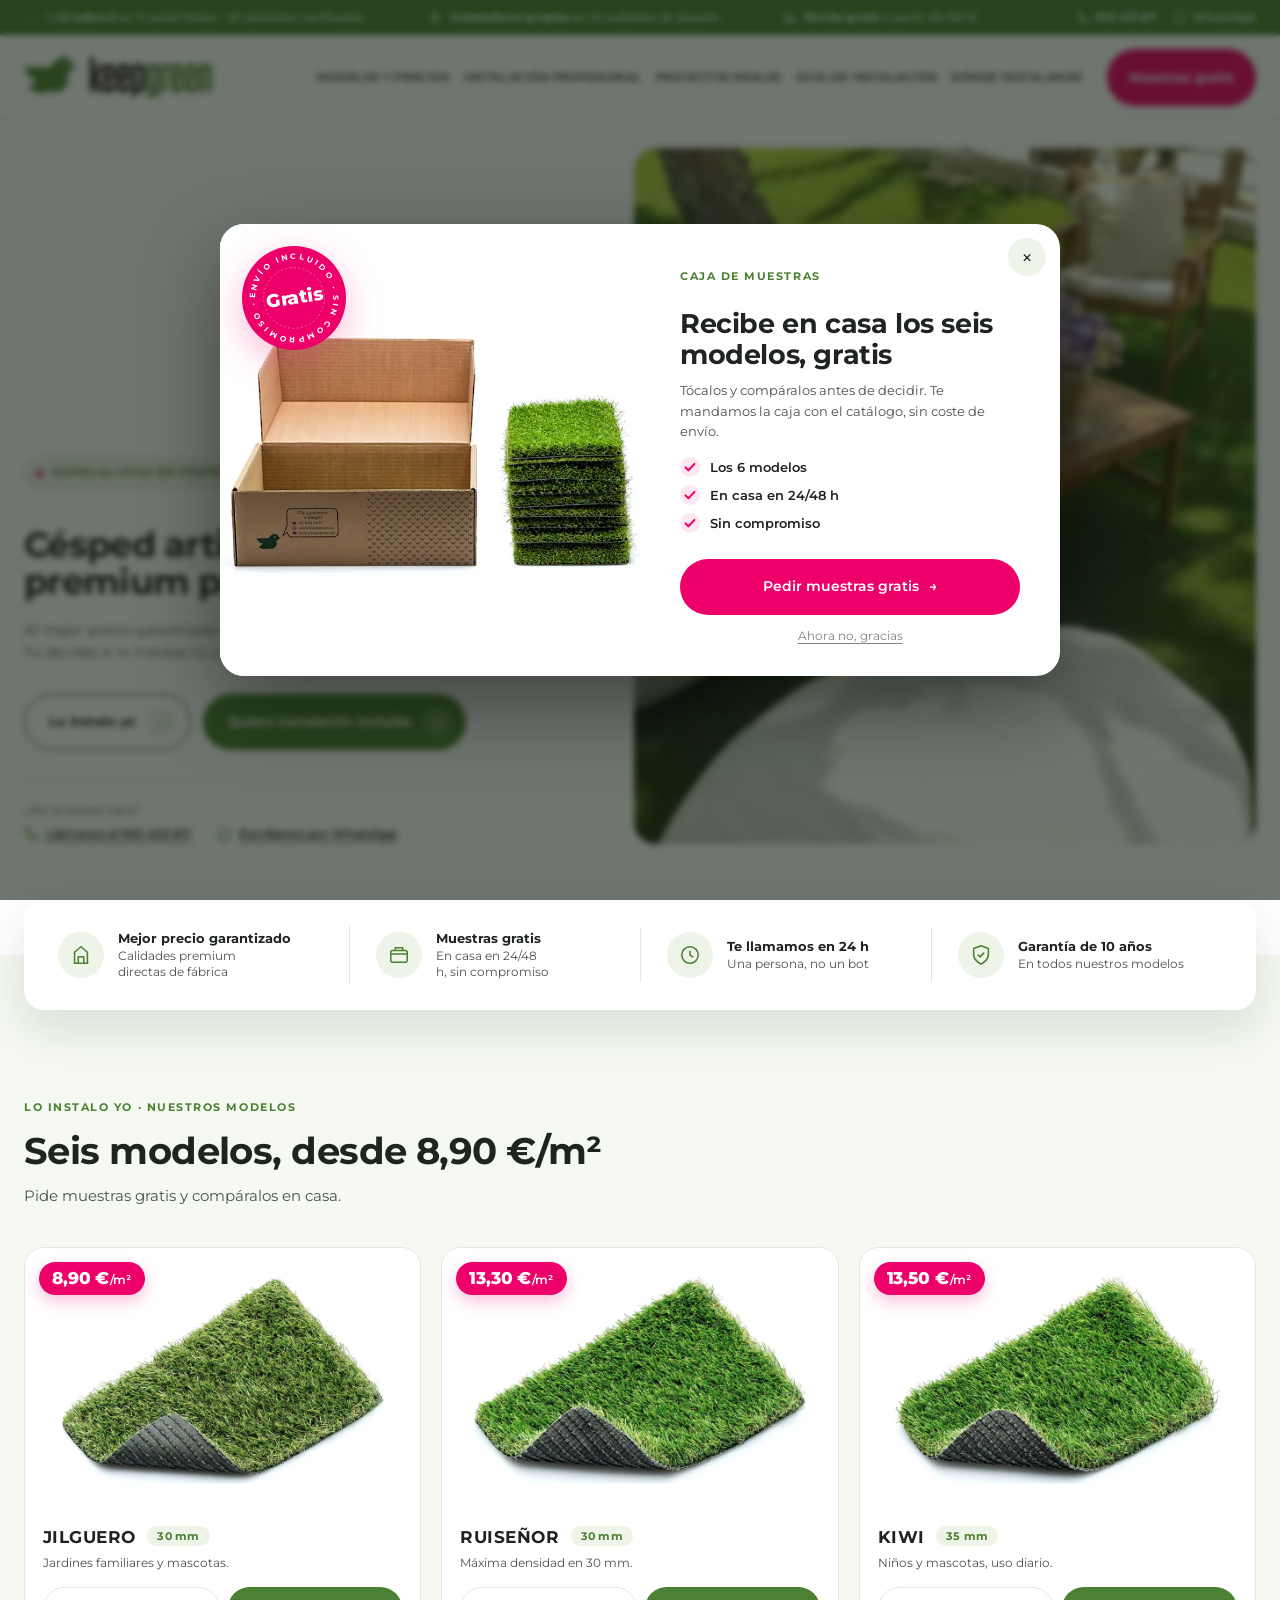
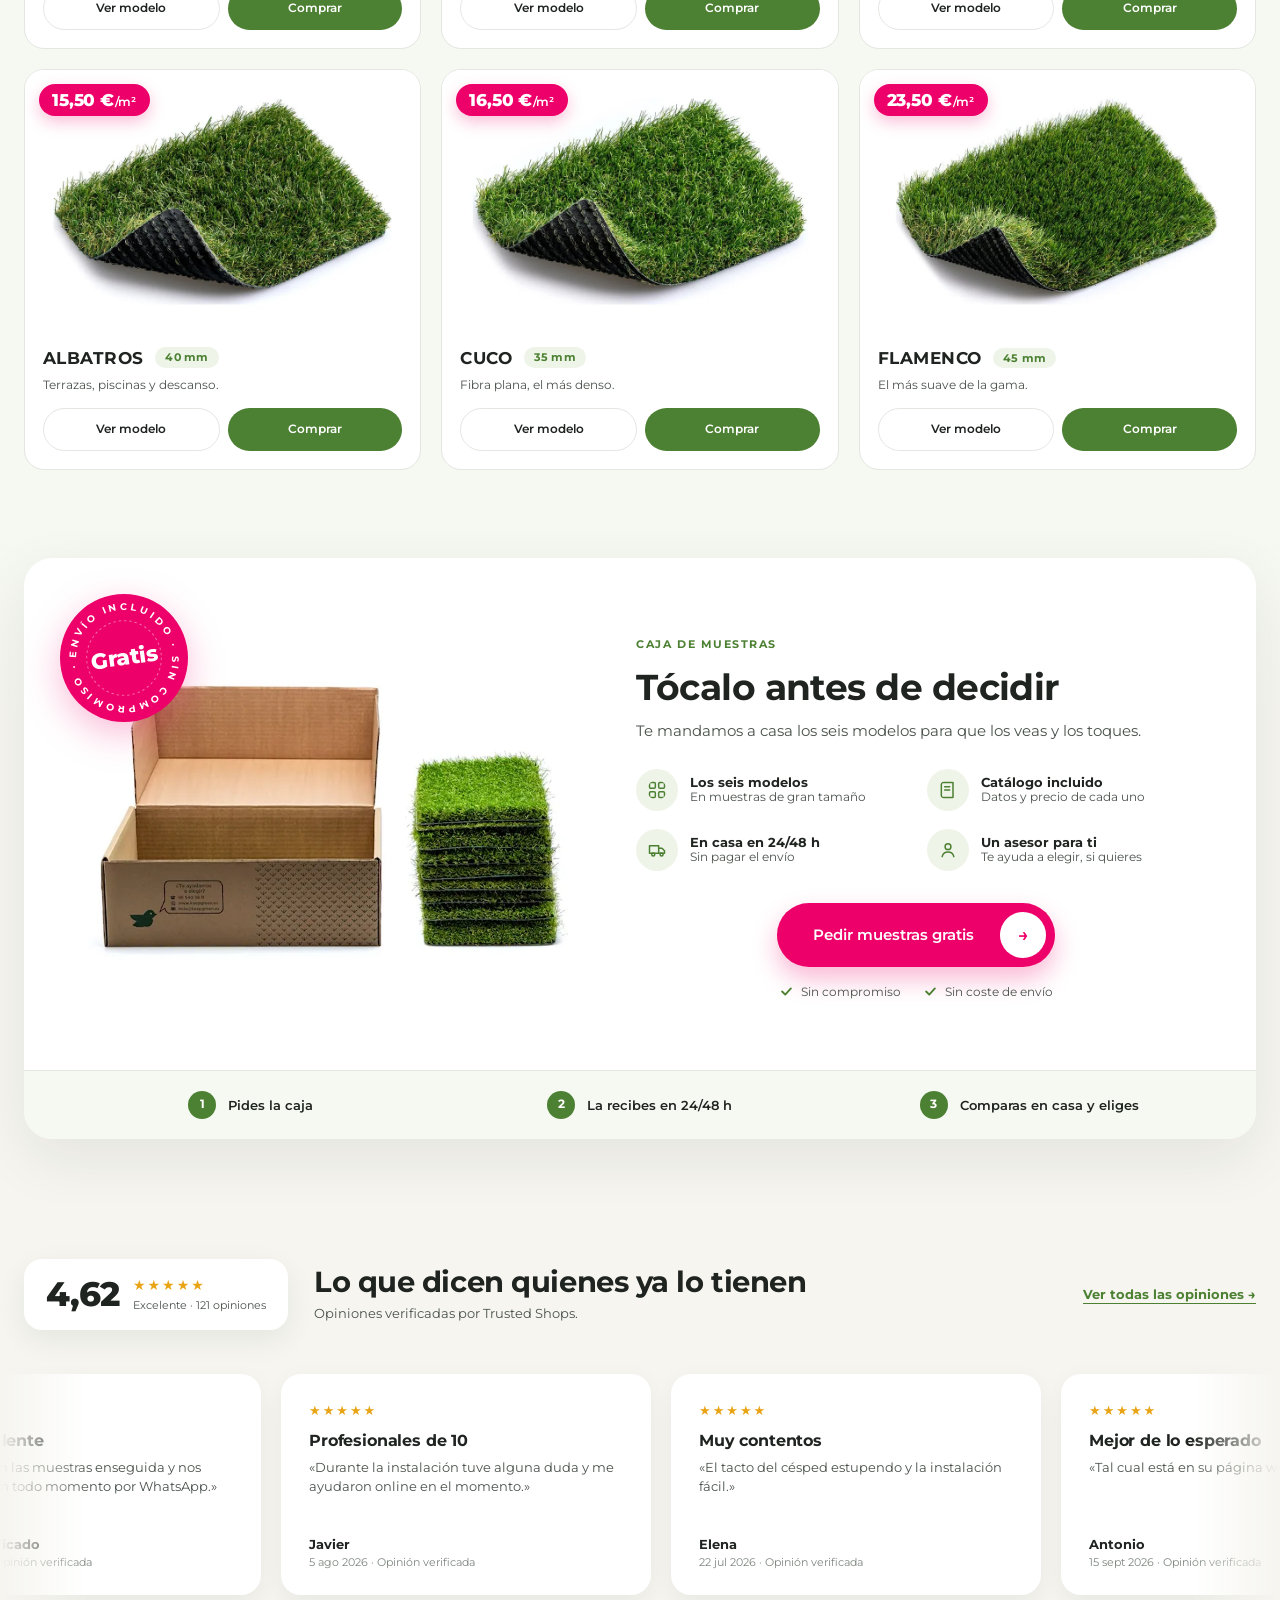
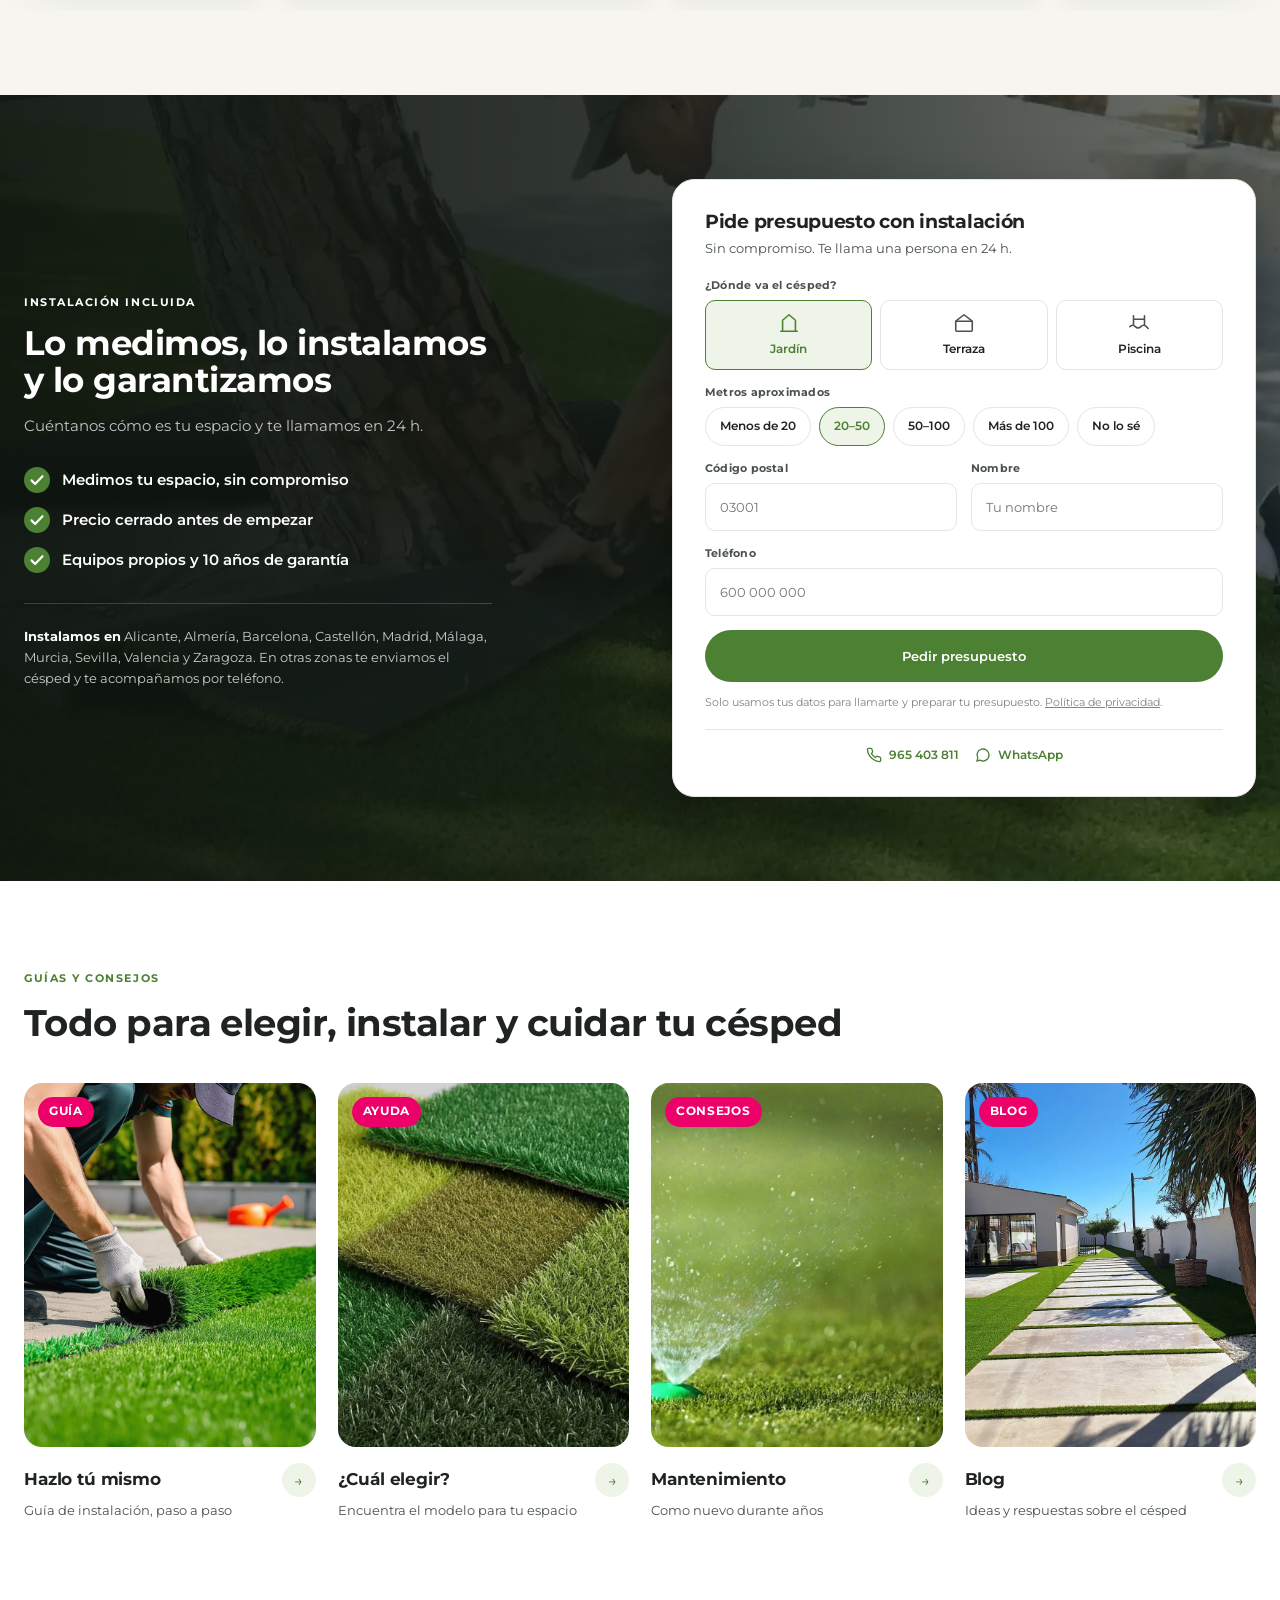
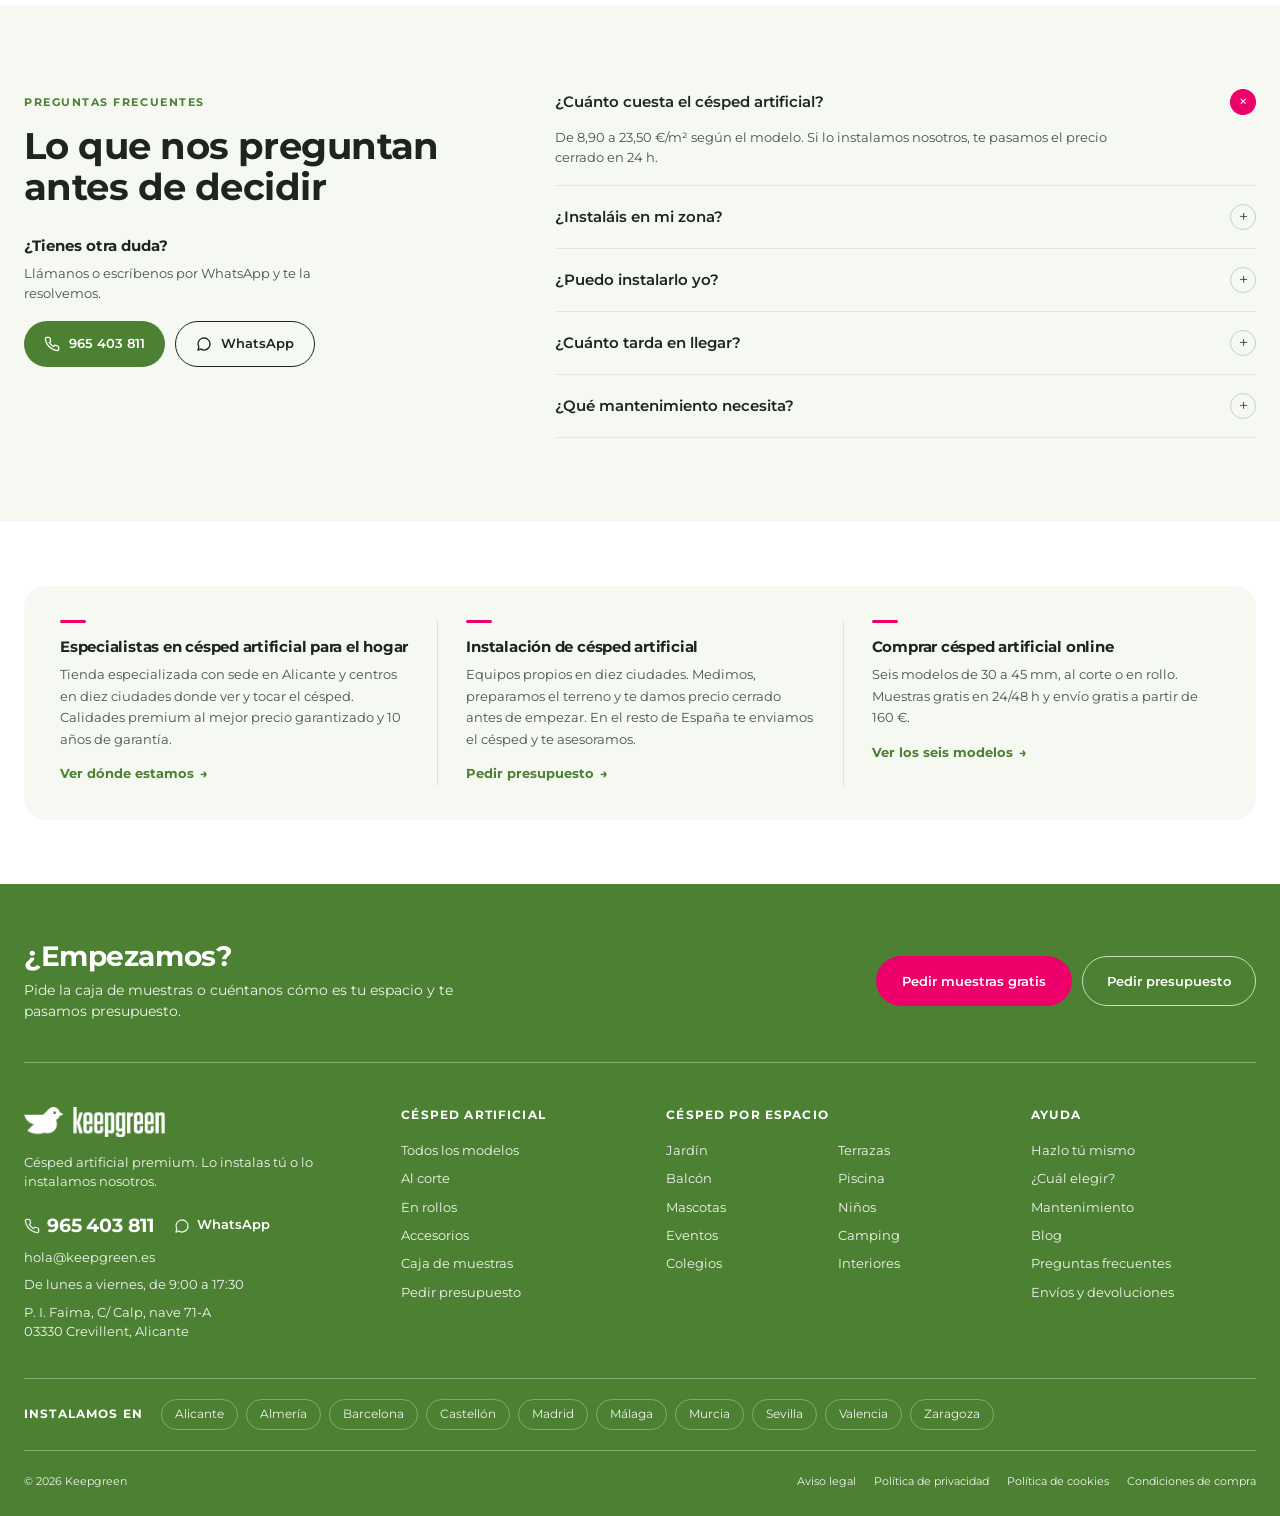
==== commit 941fea54: "Comentarios del equipo: menu nuevo, texto de portada en dos lineas, iconos de telefono y WhatsApp en" ====
--- a/index.html
+++ b/index.html
@@ -11,7 +11,7 @@
 <link rel="preconnect" href="https://fonts.googleapis.com">
 <link rel="preconnect" href="https://fonts.gstatic.com" crossorigin>
 <link href="https://fonts.googleapis.com/css2?family=Montserrat:ital,wght@0,400;0,500;0,600;0,700;0,800;1,400&display=swap" rel="stylesheet">
-<link rel="stylesheet" href="assets/kg.css?v=1795621941">
+<link rel="stylesheet" href="assets/kg.css?v=1795678456">
 </head>
 <body data-hero="f">
 
@@ -36,11 +36,11 @@
     <a href="#">Blog</a>
   </nav>
   <nav class="nav menu2">
+    <a href="#modelos">Modelos y precios</a>
     <a href="#instalacion">Instalación profesional</a>
-    <a href="#modelos">Comprar césped</a>
-    <a href="#guias">Hazlo tú mismo</a>
-    <a href="#opiniones">Proyectos y opiniones</a>
-    <a href="#zonas">Zonas</a>
+    <a href="#opiniones">Proyectos reales</a>
+    <a href="#guias">Guía de instalación</a>
+    <a href="#zonas">Dónde instalamos</a>
   </nav>
   <div class="hright">
     <a class="tel" href="tel:965403811"><svg viewBox="0 0 24 24" fill="none" stroke="currentColor" stroke-width="2"><path d="M22 16.9v3a2 2 0 0 1-2.2 2 19.8 19.8 0 0 1-8.6-3.1 19.5 19.5 0 0 1-6-6A19.8 19.8 0 0 1 2.1 4.2 2 2 0 0 1 4.1 2h3a2 2 0 0 1 2 1.7c.1.9.4 1.8.7 2.7a2 2 0 0 1-.5 2.1L8 9.8a16 16 0 0 0 6 6l1.3-1.3a2 2 0 0 1 2.1-.4c.9.3 1.8.6 2.7.7a2 2 0 0 1 1.7 2z"/></svg>965 403 811</a>
@@ -54,13 +54,13 @@
   </div>
 </div>
 <div class="mnav" id="mnav" hidden>
+  <a href="#modelos">Modelos y precios</a>
   <a href="#instalacion">Instalación profesional</a>
-  <a href="#modelos">Comprar césped</a>
-  <a href="#guias">Hazlo tú mismo</a>
-  <a href="#opiniones">Proyectos y opiniones</a>
-  <a href="#zonas">Zonas</a>
+  <a href="#opiniones">Proyectos reales</a>
+  <a href="#guias">Guía de instalación</a>
+  <a href="#zonas">Dónde instalamos</a>
   <div class="mn-b"><a class="btn btn-pink" href="#muestras" data-samples>Pedir muestras gratis</a><a class="btn btn-ghost" href="#instalacion">Pedir presupuesto</a></div>
-  <p class="mn-c"><a href="tel:965403811">965 403 811</a> · <a href="https://wa.me/34865614188">WhatsApp</a></p>
+  <p class="mn-c"><a class="ct" href="tel:965403811"><svg viewBox="0 0 24 24" aria-hidden="true"><path d="M22 16.9v3a2 2 0 0 1-2.2 2 19.8 19.8 0 0 1-8.6-3.1 19.5 19.5 0 0 1-6-6A19.8 19.8 0 0 1 2.1 4.2 2 2 0 0 1 4.1 2h3a2 2 0 0 1 2 1.7c.1.9.4 1.8.7 2.7a2 2 0 0 1-.5 2.1L8 9.8a16 16 0 0 0 6 6l1.3-1.3a2 2 0 0 1 2.1-.4c.9.3 1.8.6 2.7.7a2 2 0 0 1 1.7 2z"/></svg>965 403 811</a><a class="ct" href="https://wa.me/34865614188"><svg viewBox="0 0 24 24" aria-hidden="true"><path d="M21 12a9 9 0 0 1-13.5 7.8L3 21l1.2-4.5A9 9 0 1 1 21 12z"/></svg>WhatsApp</a></p>
 </div></header>
 
 <!-- 1 · PORTADA · dos puertas -->
@@ -119,12 +119,12 @@
   <div class="wrap"><div class="hf">
     <span class="eyebrow">Especialistas en césped artificial · Garantía de 10 años</span>
     <h1>Césped artificial premium para tu casa</h1>
-    <p class="sub">Al mejor precio garantizado. Tú decides si lo instalas tú o lo instalamos nosotros.</p>
+    <p class="sub">Al mejor precio garantizado.<br>Tú decides si lo instalas tú <span class="s2">o lo instalamos nosotros.</span></p>
     <div class="big">
       <a class="bb" href="#modelos"><span class="tx"><b>Lo instalo yo</b><span class="s">Desde 8,90&nbsp;€/m² · Muestras gratis</span></span><i>→</i></a>
       <a class="bb pro" href="#instalacion"><span class="tx"><b>Quiero instalación incluida</b><span class="s">Sin compromiso · Te llamamos en 24&nbsp;h</span></span><i>→</i></a>
     </div>
-    <div class="help"><span>¿No lo tienes claro?</span><a href="tel:965403811">Llámanos al 965 403 811</a><a href="https://wa.me/34865614188">Escríbenos por WhatsApp</a></div>
+    <div class="help"><span>¿No lo tienes claro?</span><a class="ct" href="tel:965403811"><svg viewBox="0 0 24 24" aria-hidden="true"><path d="M22 16.9v3a2 2 0 0 1-2.2 2 19.8 19.8 0 0 1-8.6-3.1 19.5 19.5 0 0 1-6-6A19.8 19.8 0 0 1 2.1 4.2 2 2 0 0 1 4.1 2h3a2 2 0 0 1 2 1.7c.1.9.4 1.8.7 2.7a2 2 0 0 1-.5 2.1L8 9.8a16 16 0 0 0 6 6l1.3-1.3a2 2 0 0 1 2.1-.4c.9.3 1.8.6 2.7.7a2 2 0 0 1 1.7 2z"/></svg>Llámanos al 965 403 811</a><a class="ct" href="https://wa.me/34865614188"><svg viewBox="0 0 24 24" aria-hidden="true"><path d="M21 12a9 9 0 0 1-13.5 7.8L3 21l1.2-4.5A9 9 0 1 1 21 12z"/></svg>Escríbenos por WhatsApp</a></div>
   </div></div>
 </section>
 
@@ -150,7 +150,7 @@
 
 <!-- 2 · CONFIANZA -->
 <section class="trust"><div class="wrap">
-  <div><svg viewBox="0 0 24 24"><path d="M3 21h18"/><path d="M5 21V9l7-6 7 6v12"/><path d="M9 21v-7h6v7"/></svg><div><b>Mejor precio garantizado</b><span>Calidades premium a precio directo</span></div></div>
+  <div><svg viewBox="0 0 24 24"><path d="M3 21h18"/><path d="M5 21V9l7-6 7 6v12"/><path d="M9 21v-7h6v7"/></svg><div><b>Mejor precio garantizado</b><span>Calidades premium directas de fábrica</span></div></div>
   <div><svg viewBox="0 0 24 24"><rect x="3" y="7" width="18" height="13" rx="2"/><path d="M3 11h18M8 7V4h8v3"/></svg><div><b>Muestras gratis</b><span>En casa en 24/48 h, sin compromiso</span></div></div>
   <div><svg viewBox="0 0 24 24"><path d="M21 12a9 9 0 1 1-18 0 9 9 0 0 1 18 0z"/><path d="M12 8v4l3 2"/></svg><div><b>Te llamamos en 24 h</b><span>Una persona, no un bot</span></div></div>
   <div><svg viewBox="0 0 24 24"><path d="M12 22s8-4 8-10V5l-8-3-8 3v7c0 6 8 10 8 10z"/><path d="m9 12 2 2 4-4"/></svg><div><b>Garantía de 10 años</b><span>En todos nuestros modelos</span></div></div>
@@ -233,7 +233,7 @@
     <div class="sb-t">
       <span class="eyebrow">Caja de muestras</span>
       <h2>Tócalo antes de decidir</h2>
-      <p class="lead">Te mandamos a casa los seis modelos para que los veas y los toques en tu jardín, con tu luz.</p>
+      <p class="lead">Te mandamos a casa los seis modelos para que los veas y los toques.</p>
       <ul class="sb-f">
         <li><svg viewBox="0 0 24 24"><rect x="3" y="3" width="7" height="7" rx="1.5"/><rect x="14" y="3" width="7" height="7" rx="1.5"/><rect x="3" y="14" width="7" height="7" rx="1.5"/><rect x="14" y="14" width="7" height="7" rx="1.5"/></svg><b>Los seis modelos</b><span>En muestras de gran tamaño</span></li>
         <li><svg viewBox="0 0 24 24"><path d="M4 5a2 2 0 0 1 2-2h12v18H6a2 2 0 0 1-2-2z"/><path d="M8 8h6M8 12h6"/></svg><b>Catálogo incluido</b><span>Datos y precio de cada uno</span></li>
@@ -353,7 +353,7 @@
   <div class="fq-x reveal">
     <b>¿Tienes otra duda?</b>
     <p>Llámanos o escríbenos por WhatsApp y te la resolvemos.</p>
-    <div class="fq-c"><a class="btn btn-green" href="tel:965403811">965 403 811</a><a class="btn btn-ghost" href="https://wa.me/34865614188">WhatsApp</a></div>
+    <div class="fq-c"><a class="btn btn-green ct" href="tel:965403811"><svg viewBox="0 0 24 24" aria-hidden="true"><path d="M22 16.9v3a2 2 0 0 1-2.2 2 19.8 19.8 0 0 1-8.6-3.1 19.5 19.5 0 0 1-6-6A19.8 19.8 0 0 1 2.1 4.2 2 2 0 0 1 4.1 2h3a2 2 0 0 1 2 1.7c.1.9.4 1.8.7 2.7a2 2 0 0 1-.5 2.1L8 9.8a16 16 0 0 0 6 6l1.3-1.3a2 2 0 0 1 2.1-.4c.9.3 1.8.6 2.7.7a2 2 0 0 1 1.7 2z"/></svg>965 403 811</a><a class="btn btn-ghost ct" href="https://wa.me/34865614188"><svg viewBox="0 0 24 24" aria-hidden="true"><path d="M21 12a9 9 0 0 1-13.5 7.8L3 21l1.2-4.5A9 9 0 1 1 21 12z"/></svg>WhatsApp</a></div>
   </div>
 </div></section>
 
@@ -374,7 +374,7 @@
   </div>
   <div class="cols">
     <div class="brand"><img src="assets/home/logo-keepgreen.png" alt="Keepgreen"><p>Césped artificial premium. Lo instalas tú o lo instalamos nosotros.</p>
-      <ul class="ft-k"><li><a href="tel:965403811"><b>965 403 811</b></a></li><li><a href="mailto:hola@keepgreen.es">hola@keepgreen.es</a></li><li>De lunes a viernes, de 9:00 a 17:30</li><li>P. I. Faima, C/ Calp, nave 71-A<br>03330 Crevillent, Alicante</li></ul></div>
+      <ul class="ft-k"><li><a class="ct" href="tel:965403811"><svg viewBox="0 0 24 24" aria-hidden="true"><path d="M22 16.9v3a2 2 0 0 1-2.2 2 19.8 19.8 0 0 1-8.6-3.1 19.5 19.5 0 0 1-6-6A19.8 19.8 0 0 1 2.1 4.2 2 2 0 0 1 4.1 2h3a2 2 0 0 1 2 1.7c.1.9.4 1.8.7 2.7a2 2 0 0 1-.5 2.1L8 9.8a16 16 0 0 0 6 6l1.3-1.3a2 2 0 0 1 2.1-.4c.9.3 1.8.6 2.7.7a2 2 0 0 1 1.7 2z"/></svg><b>965 403 811</b></a><a class="ct ft-wa" href="https://wa.me/34865614188"><svg viewBox="0 0 24 24" aria-hidden="true"><path d="M21 12a9 9 0 0 1-13.5 7.8L3 21l1.2-4.5A9 9 0 1 1 21 12z"/></svg>WhatsApp</a></li><li><a href="mailto:hola@keepgreen.es">hola@keepgreen.es</a></li><li>De lunes a viernes, de 9:00 a 17:30</li><li>P. I. Faima, C/ Calp, nave 71-A<br>03330 Crevillent, Alicante</li></ul></div>
     <div><h4>Césped artificial</h4><ul><li><a href="#modelos">Todos los modelos</a></li><li><a href="#">Al corte</a></li><li><a href="#">En rollos</a></li><li><a href="#">Accesorios</a></li><li><a href="#muestras">Caja de muestras</a></li><li><a href="#instalacion">Pedir presupuesto</a></li></ul></div>
     <div class="ft-e"><h4>Césped por espacio</h4><ul class="two"><li><a href="#">Jardín</a></li><li><a href="#">Terrazas</a></li><li><a href="#">Balcón</a></li><li><a href="#">Piscina</a></li><li><a href="#">Mascotas</a></li><li><a href="#">Niños</a></li><li><a href="#">Eventos</a></li><li><a href="#">Camping</a></li><li><a href="#">Colegios</a></li><li><a href="#">Interiores</a></li></ul></div>
     <div><h4>Ayuda</h4><ul><li><a href="#guias">Hazlo tú mismo</a></li><li><a href="#guias">¿Cuál elegir?</a></li><li><a href="#guias">Mantenimiento</a></li><li><a href="#guias">Blog</a></li><li><a href="#faq">Preguntas frecuentes</a></li><li><a href="#">Envíos y devoluciones</a></li></ul></div>
--- a/assets/kg.css
+++ b/assets/kg.css
@@ -1572,3 +1572,55 @@
   .pop-form .in{padding:9px 12px}
   .pop-form .legal{margin-top:8px}
 }
+
+/* contacto · teléfono y WhatsApp llevan siempre el mismo icono (portada, preguntas, menú de móvil, pie) */
+.ct{display:inline-flex;align-items:center;gap:7px}
+.ct svg{width:15px;height:15px;flex:none;fill:none;stroke:currentColor;stroke-width:2;stroke-linecap:round;stroke-linejoin:round}
+.btn.ct{gap:9px}
+.btn.ct svg{width:16px;height:16px}
+.hero-f .help a.ct svg{color:var(--green-d)}
+.mn-c{display:flex;justify-content:center;gap:22px}
+.ft-k li:first-child{display:flex;flex-wrap:wrap;align-items:center;gap:6px 20px}
+.ft-k .ct svg{width:16px;height:16px;color:rgba(255,255,255,.85)}
+.ft-k .ft-wa{color:#fff;font-weight:600}
+@media(max-width:760px){
+  body.mpie2 .footer .ft-k li:first-child{display:block}
+  body.mpie2 .footer .ft-k li:first-child::before{content:"Teléfono y WhatsApp"}
+  body.mpie2 .footer .ft-k li:first-child .ct{display:flex;margin-top:2px}
+  body.mpie2 .footer .ft-k .ft-wa{margin-top:6px}
+}
+
+/* móvil · caja de muestras corta: vídeo apaisado, las cuatro ventajas en dos filas de una línea, sin la lista de pasos */
+@media(max-width:760px){
+  .sbox .sb-v{padding:0}
+  .sbox .sb-v video{max-width:none;width:100%;aspect-ratio:2/1}
+  .sbox .sb-free{left:12px;top:12px;width:76px;height:76px}
+  .sbox .sb-free b{font-size:13.5px}
+  .sbox .sb-t{padding:4px 20px 22px}
+  .samples .sb-t h2{font-size:21px;margin:6px 0 6px}
+  .sbox .sb-t .lead{font-size:13px;line-height:1.5}
+  .sbox .sb-f{grid-template-columns:auto auto;justify-content:space-between;gap:10px 12px;margin:16px 0 18px}
+  .sbox .sb-f li{display:flex;align-items:center;gap:7px}
+  .sbox .sb-f svg{width:16px;height:16px;padding:0;margin:0;flex:none;background:none;border-radius:0}
+  .sbox .sb-f b{font-size:12px;line-height:1.2;align-self:center}
+  .sbox .sb-f span{display:none}
+  .sbox .sact .sb-cta{box-sizing:border-box;width:100%;justify-content:space-between;padding:7px 7px 7px 22px;font-size:14px}
+  body.lay5 .hero-f .sub .s2{white-space:nowrap}
+  .sbox .sb-ok{display:none}
+  .sbox .sb-s{display:none}
+}
+@media(max-width:340px){.samples .sb-t h2{font-size:19px}.sbox .sb-f b{font-size:11.5px}}
+
+/* cabecera · el menú nuevo es más largo (Modelos y precios, Guía de instalación, Dónde instalamos): se aprieta por tramos */
+@media(min-width:1401px) and (max-width:1540px){body.menu2 .nav{gap:14px;font-size:11px;letter-spacing:.04em}body.menu2 .header .wrap{gap:20px}body.menu2 .hmu,body.menu2 .hcta{padding:0 22px}}
+@media(min-width:1341px) and (max-width:1400px){body.menu2 .nav{gap:11px;font-size:10.5px;letter-spacing:.02em}body.menu2 .header .wrap{gap:16px}body.menu2 .hmu,body.menu2 .hcta{padding:0 20px}}
+@media(max-width:1340px){body.menu2 .hcta{display:none}}
+@media(min-width:1061px) and (max-width:1140px){body.menu2 .nav{gap:10px;font-size:10.5px;letter-spacing:.02em}body.menu2 .header .wrap{gap:12px}body.menu2 .hmu{padding:0 18px}}
+@media(min-width:1541px) and (max-width:1620px){body.menu2 .nav{gap:14px;letter-spacing:.04em}body.menu2 .header .wrap{gap:18px}body.menu2 .hmu,body.menu2 .hcta{padding:0 22px}}
+@media(min-width:1401px) and (max-width:1470px){body.menu2 .nav{gap:12px;font-size:10.5px;letter-spacing:.02em}body.menu2 .header .wrap{gap:18px}}
+@media(min-width:1341px) and (max-width:1400px){body.menu2 .nav{gap:10px;letter-spacing:.01em}}
+@media(min-width:1141px) and (max-width:1239px){body.menu2 .nav{gap:12px;font-size:10.5px;letter-spacing:.02em}}
+@media(min-width:1061px) and (max-width:1099px){body.menu2 .nav{gap:8px;font-size:10px;letter-spacing:.01em}}
+
+/* tarjeta de ventajas: la segunda línea no deja una palabra suelta */
+body.tr2 .trust span{text-wrap:balance}
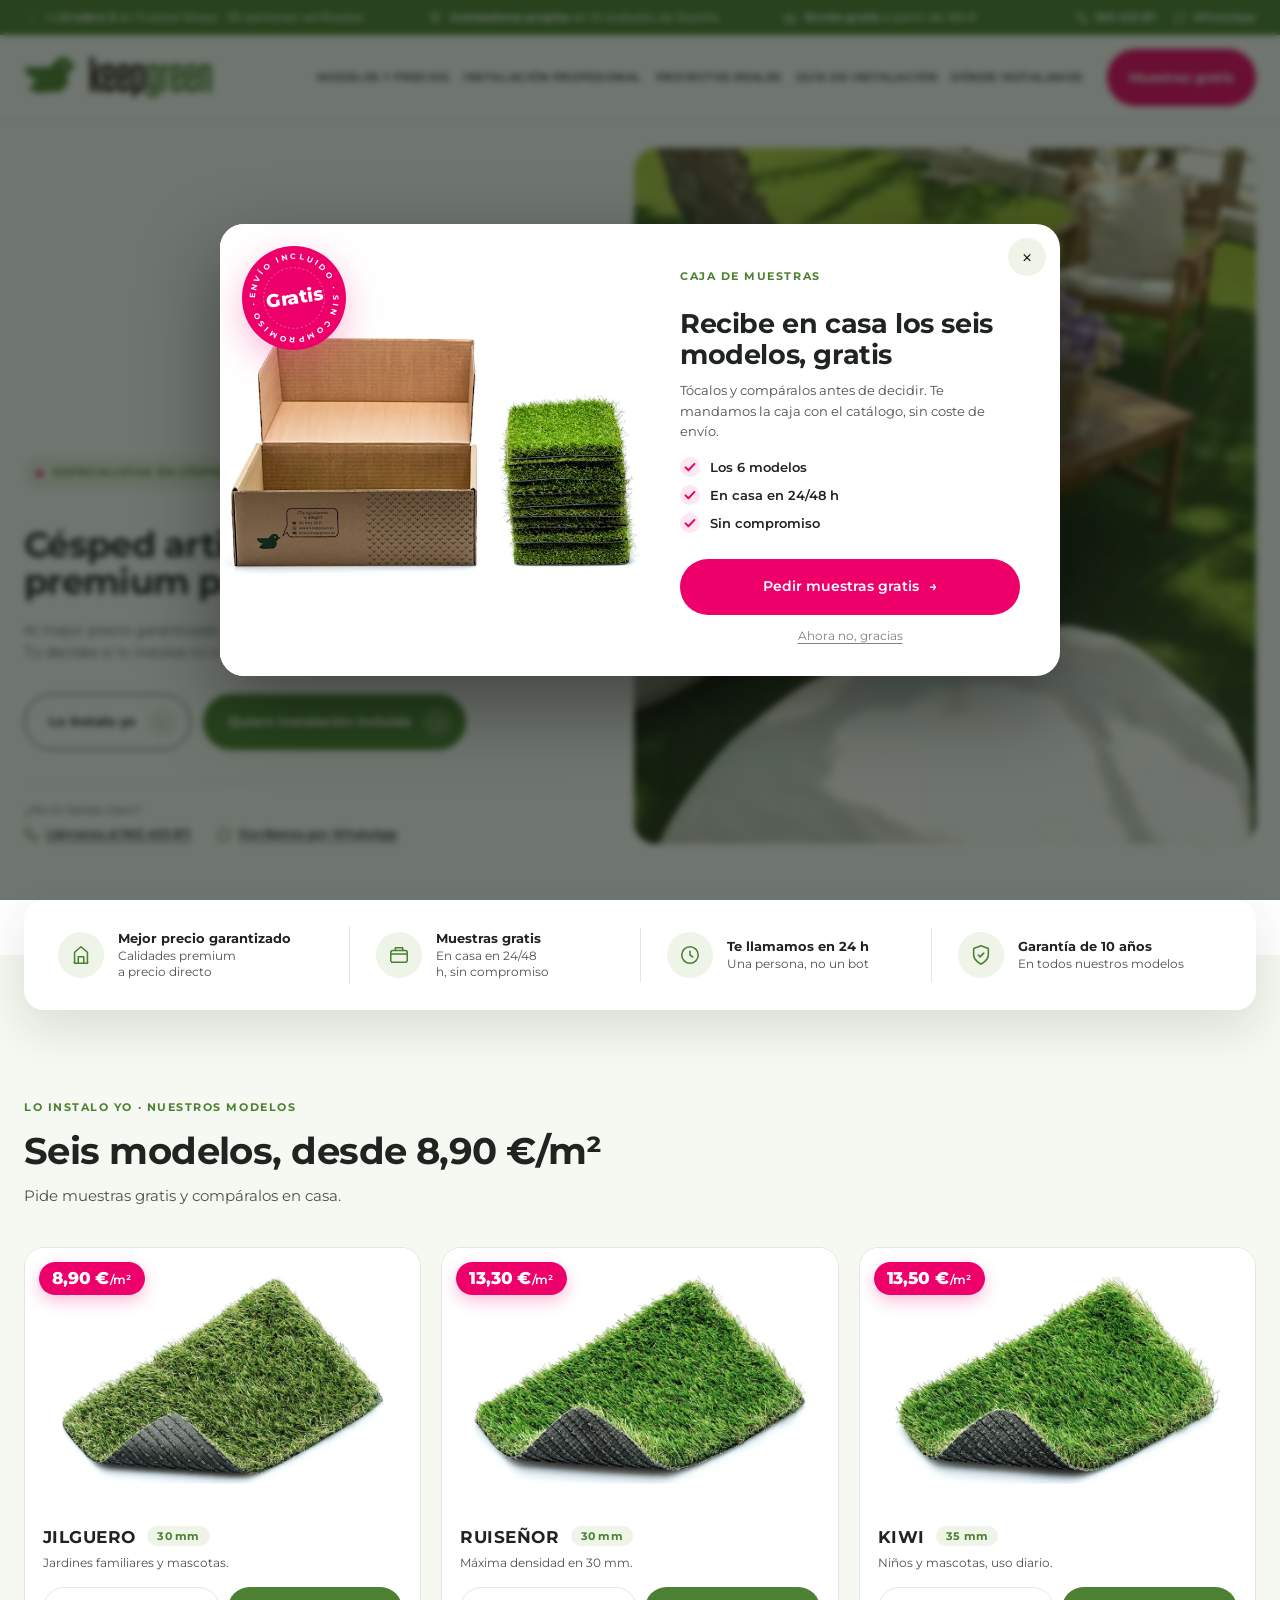
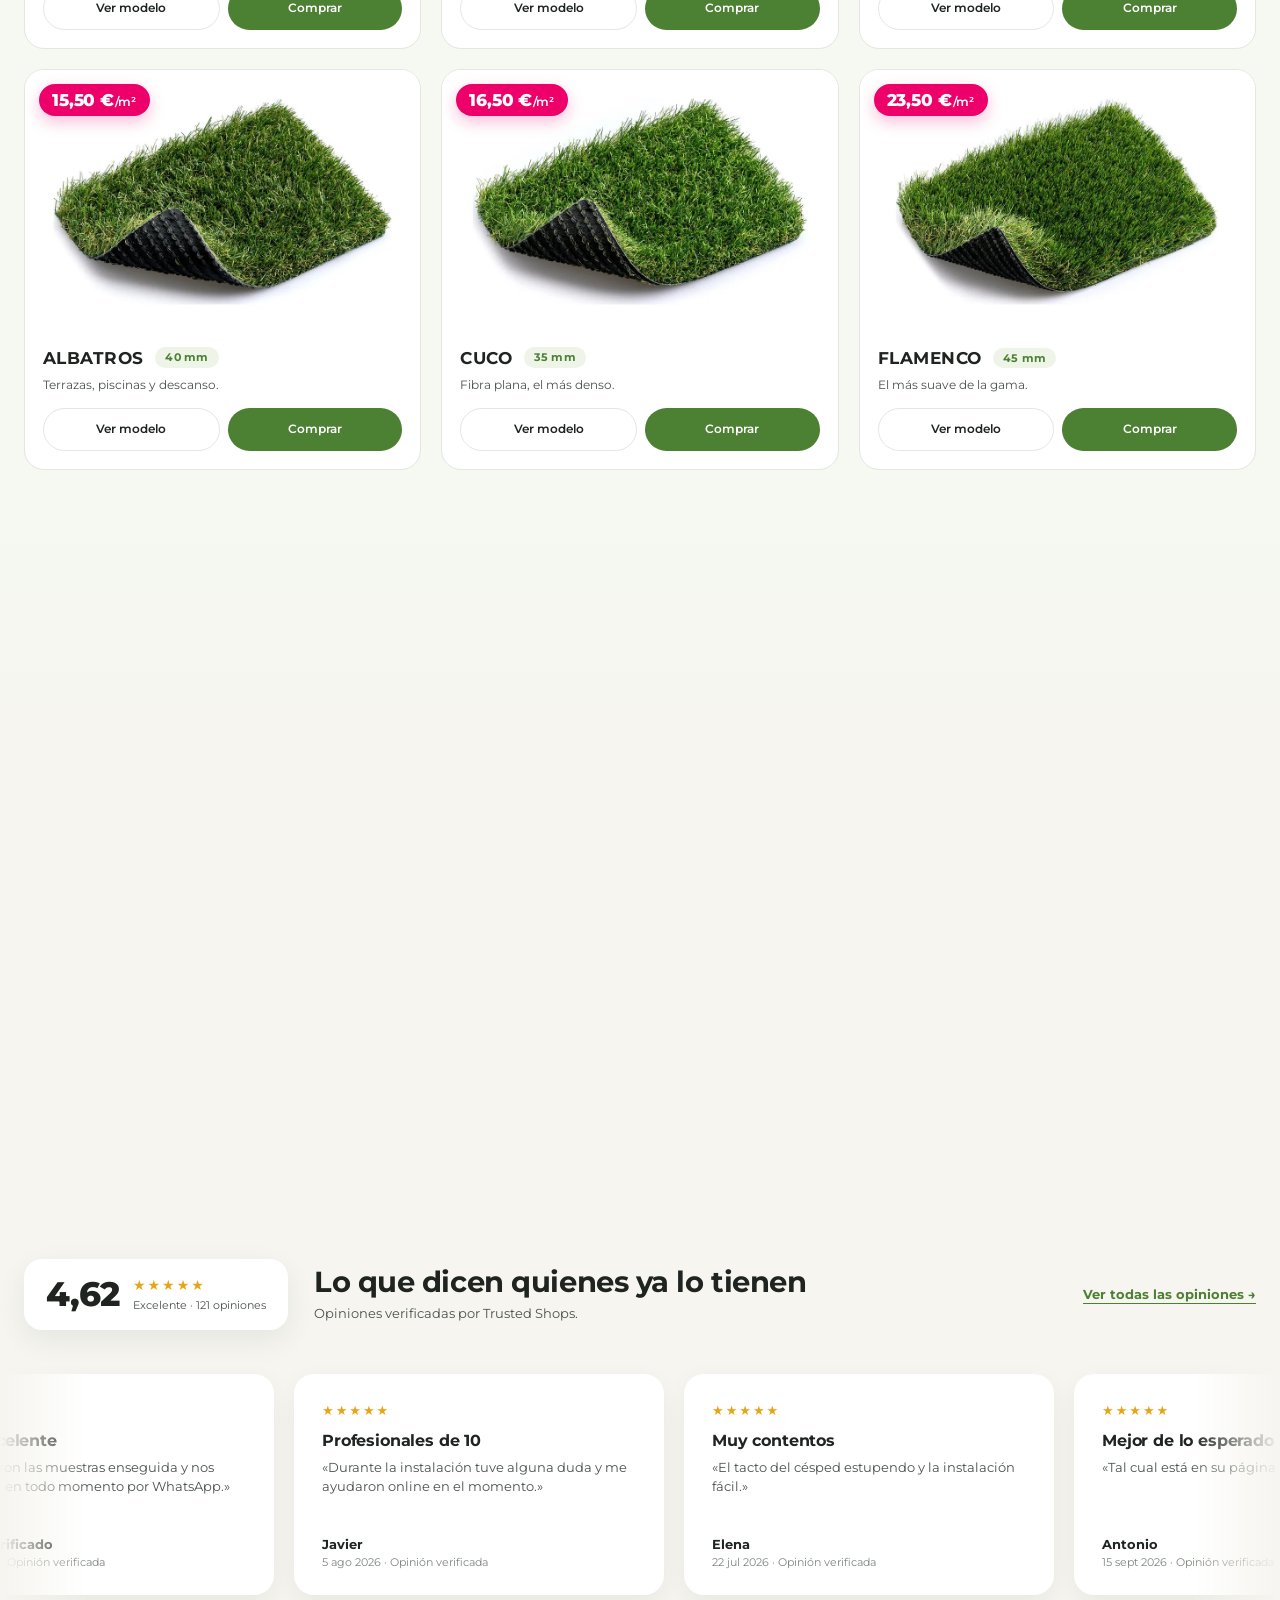
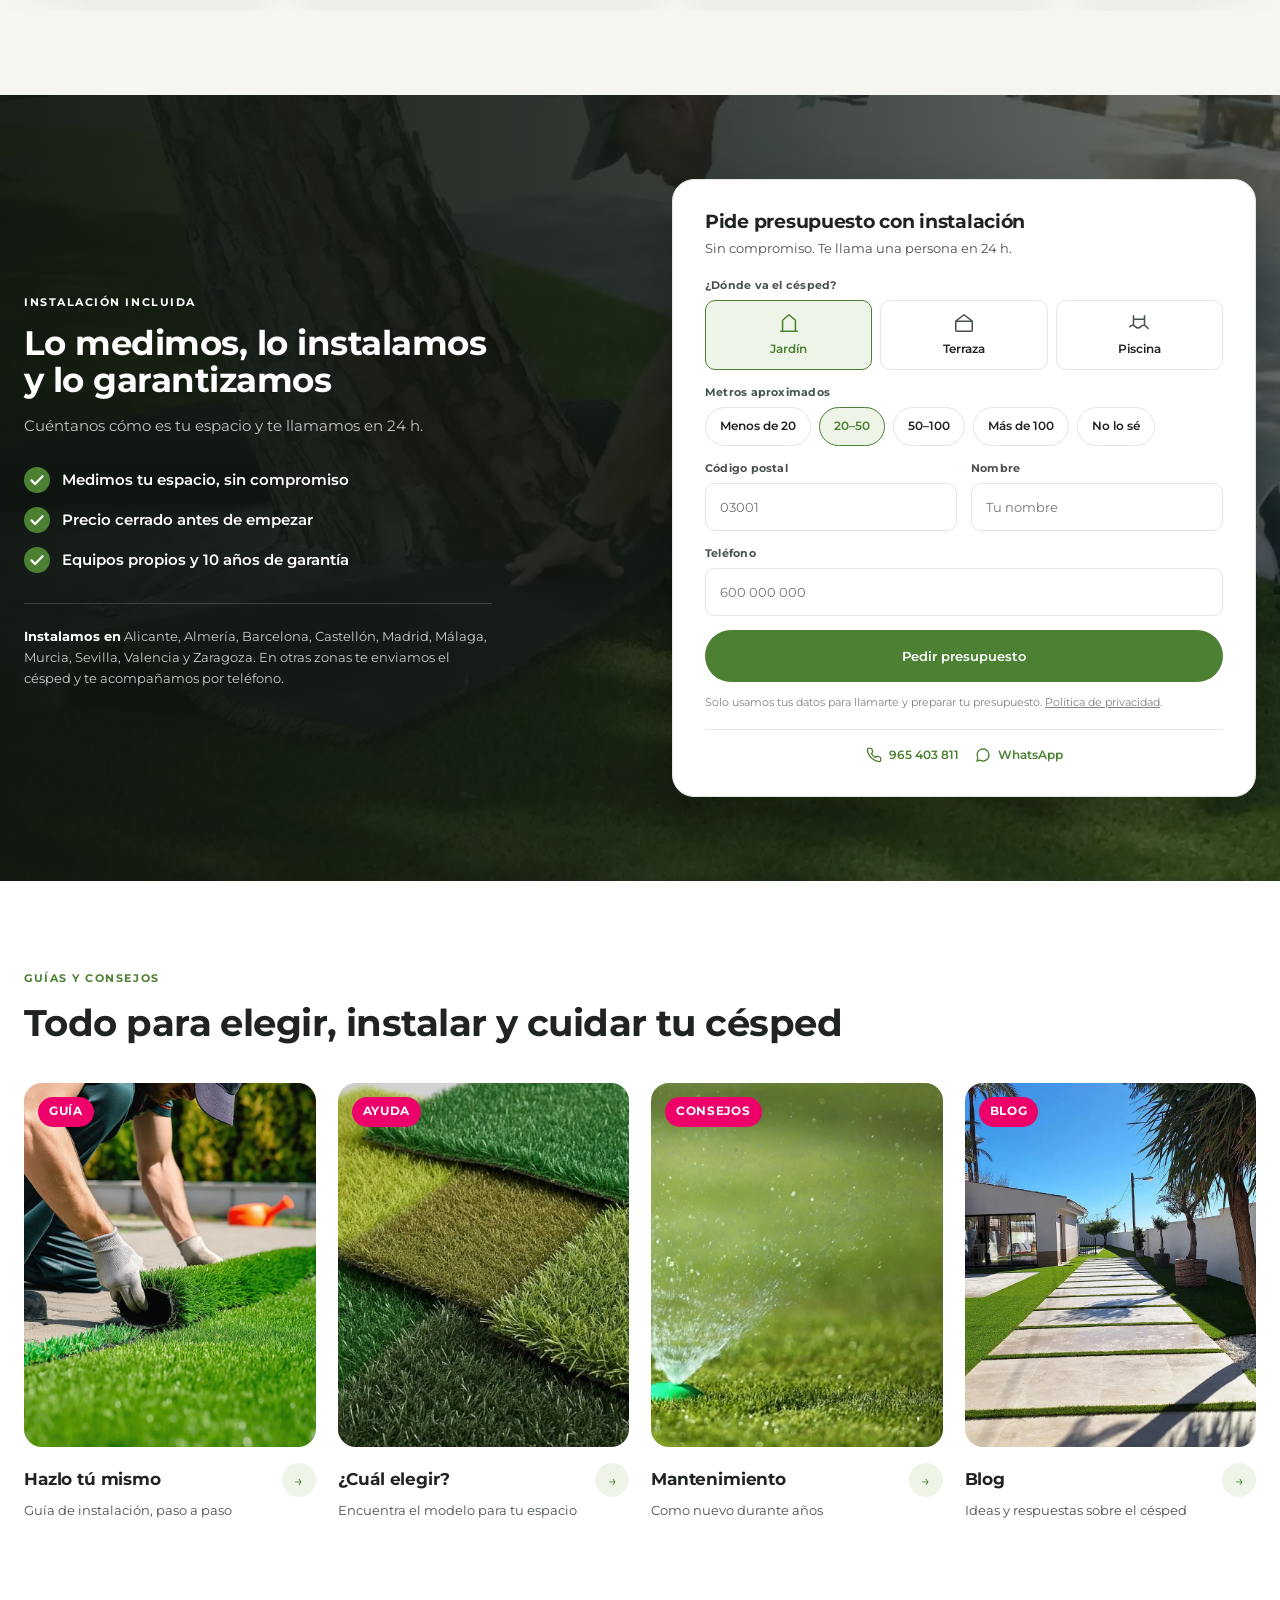
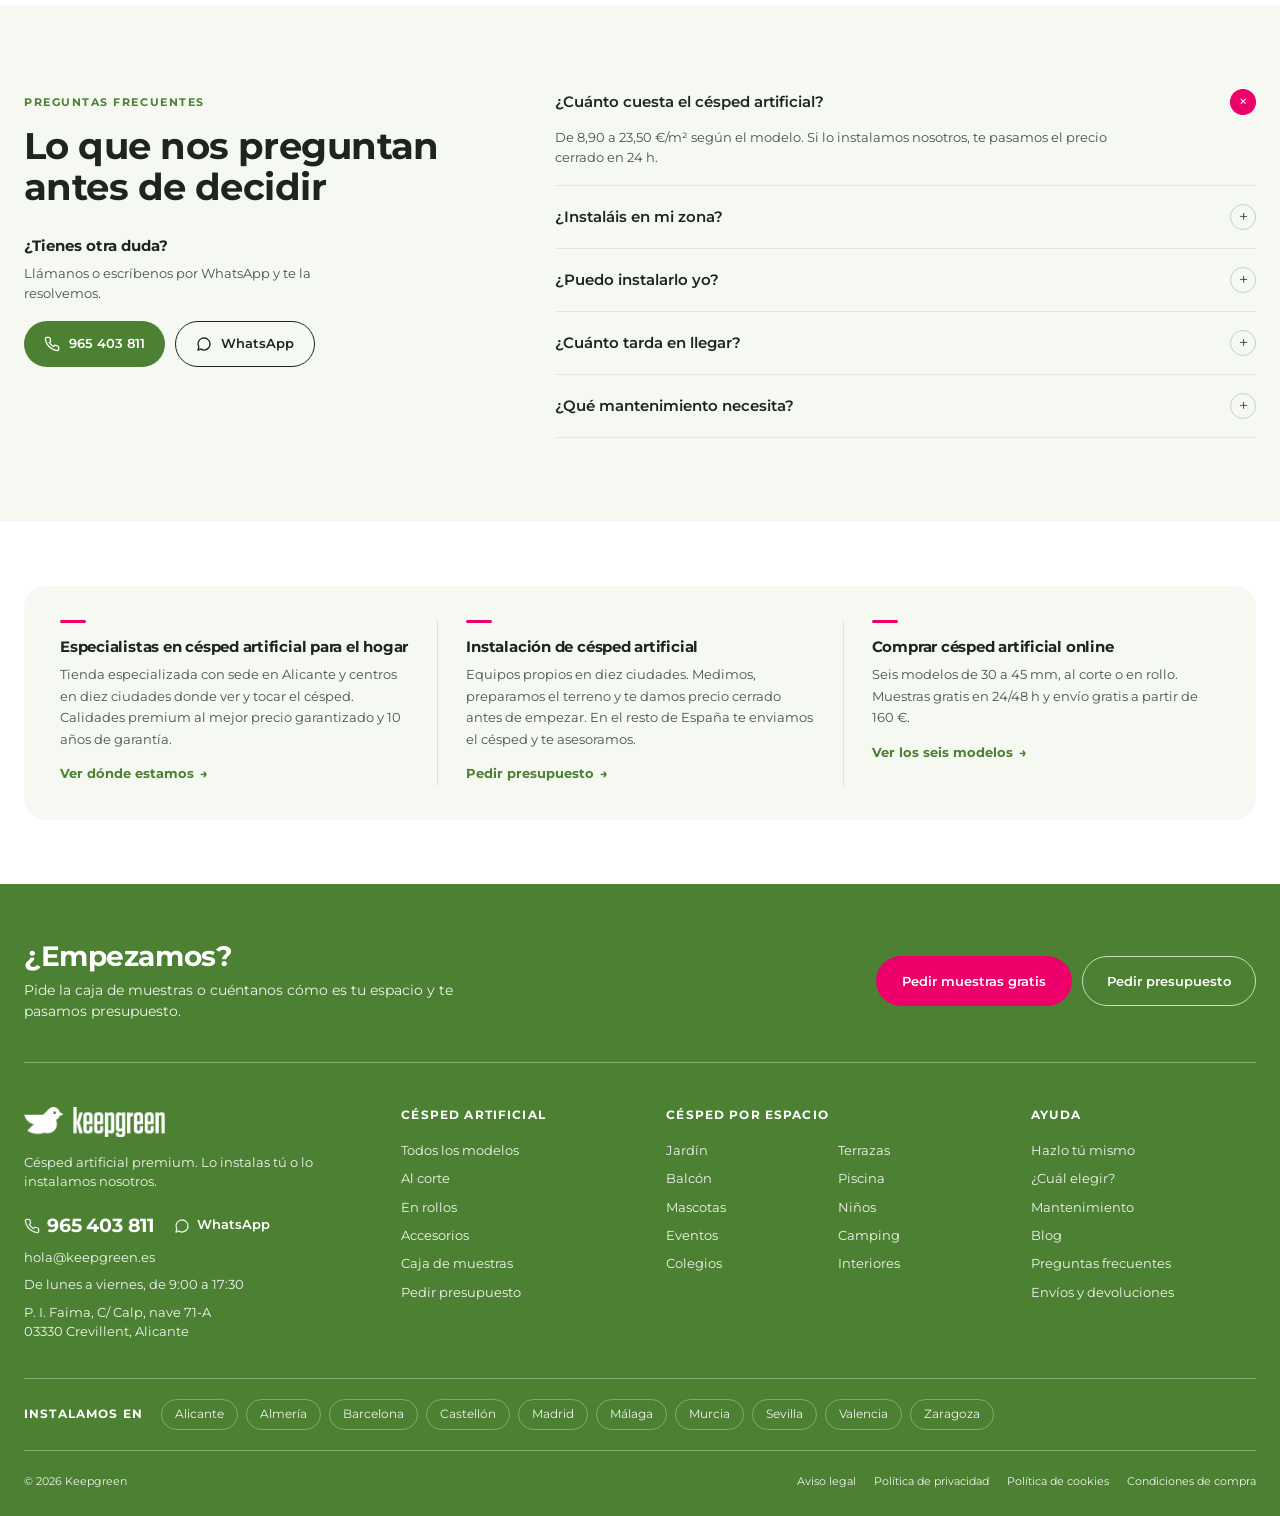
==== commit f95c32e0: "Ventajas: vuelve «Calidades premium a precio directo» (sin «de fábrica») Co-Authored-By: Claude Fabl" ====
--- a/index.html
+++ b/index.html
@@ -150,7 +150,7 @@
 
 <!-- 2 · CONFIANZA -->
 <section class="trust"><div class="wrap">
-  <div><svg viewBox="0 0 24 24"><path d="M3 21h18"/><path d="M5 21V9l7-6 7 6v12"/><path d="M9 21v-7h6v7"/></svg><div><b>Mejor precio garantizado</b><span>Calidades premium directas de fábrica</span></div></div>
+  <div><svg viewBox="0 0 24 24"><path d="M3 21h18"/><path d="M5 21V9l7-6 7 6v12"/><path d="M9 21v-7h6v7"/></svg><div><b>Mejor precio garantizado</b><span>Calidades premium a precio directo</span></div></div>
   <div><svg viewBox="0 0 24 24"><rect x="3" y="7" width="18" height="13" rx="2"/><path d="M3 11h18M8 7V4h8v3"/></svg><div><b>Muestras gratis</b><span>En casa en 24/48 h, sin compromiso</span></div></div>
   <div><svg viewBox="0 0 24 24"><path d="M21 12a9 9 0 1 1-18 0 9 9 0 0 1 18 0z"/><path d="M12 8v4l3 2"/></svg><div><b>Te llamamos en 24 h</b><span>Una persona, no un bot</span></div></div>
   <div><svg viewBox="0 0 24 24"><path d="M12 22s8-4 8-10V5l-8-3-8 3v7c0 6 8 10 8 10z"/><path d="m9 12 2 2 4-4"/></svg><div><b>Garantía de 10 años</b><span>En todos nuestros modelos</span></div></div>
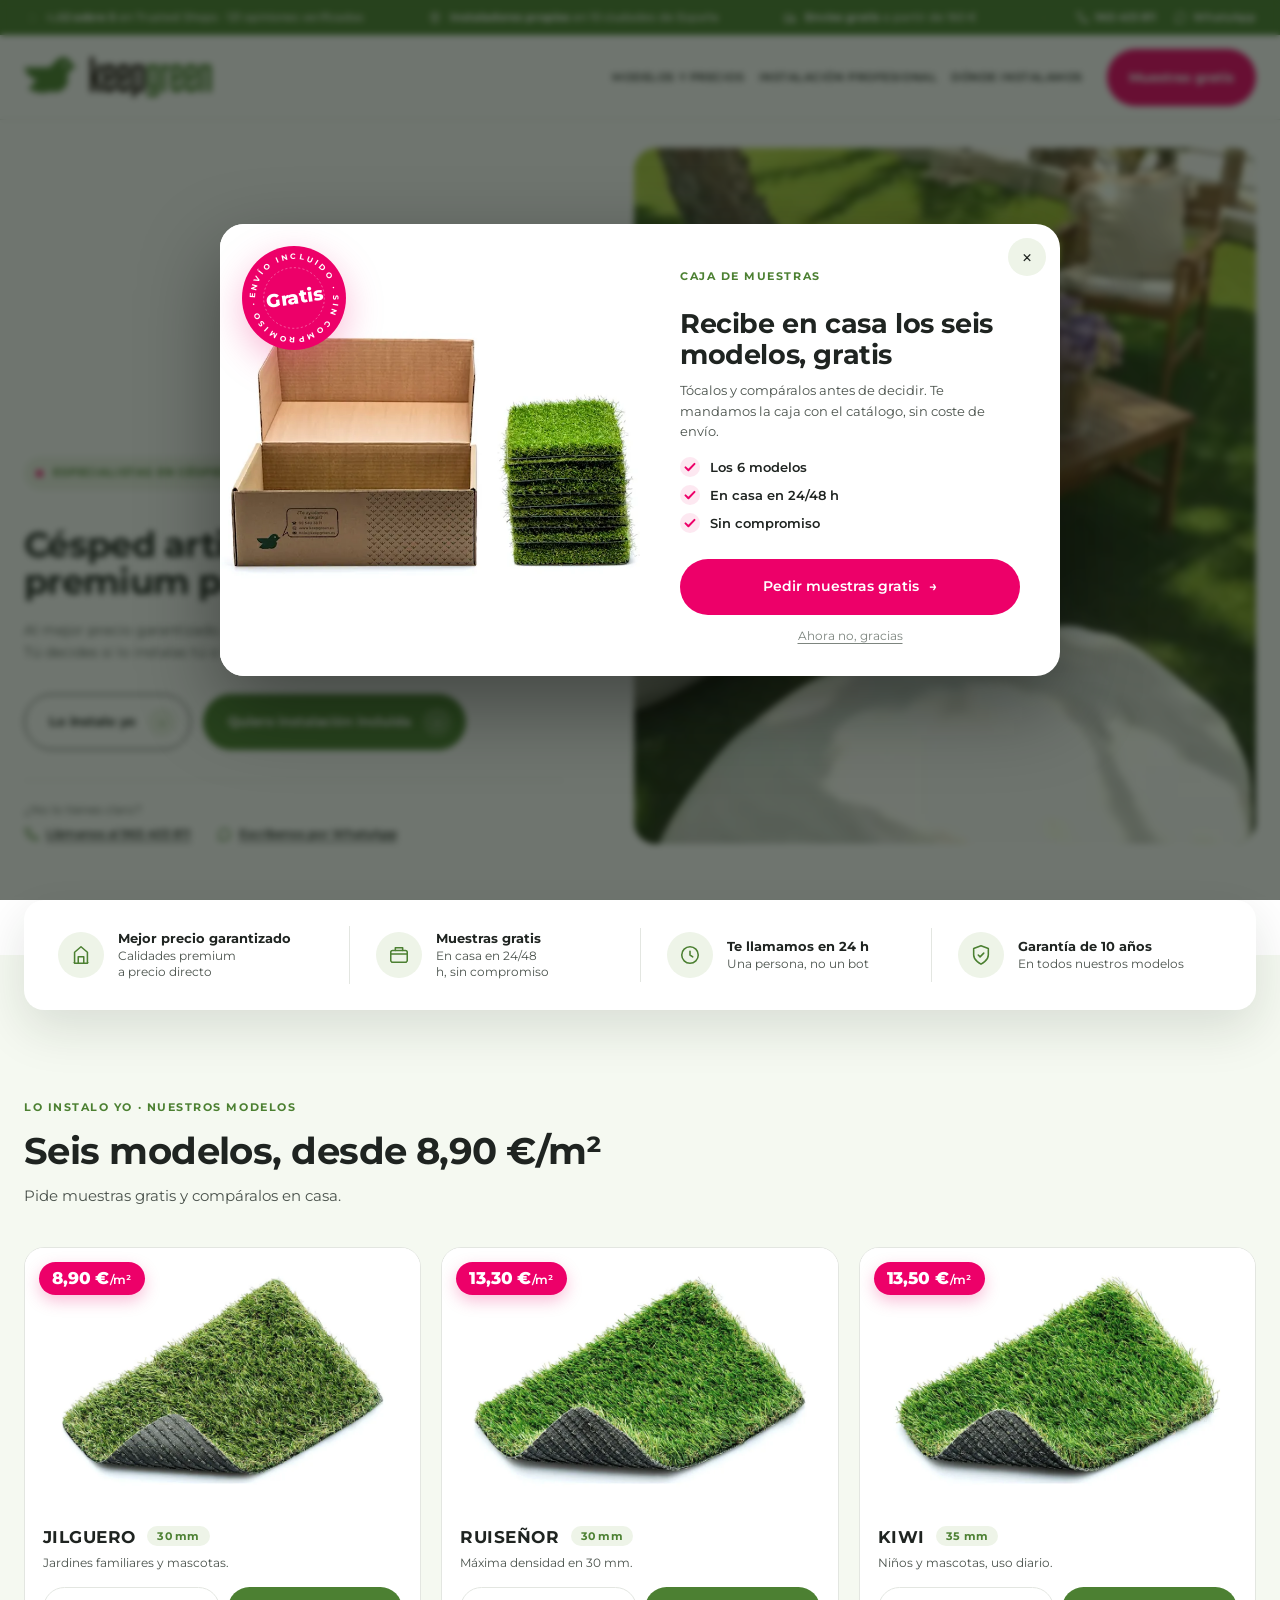
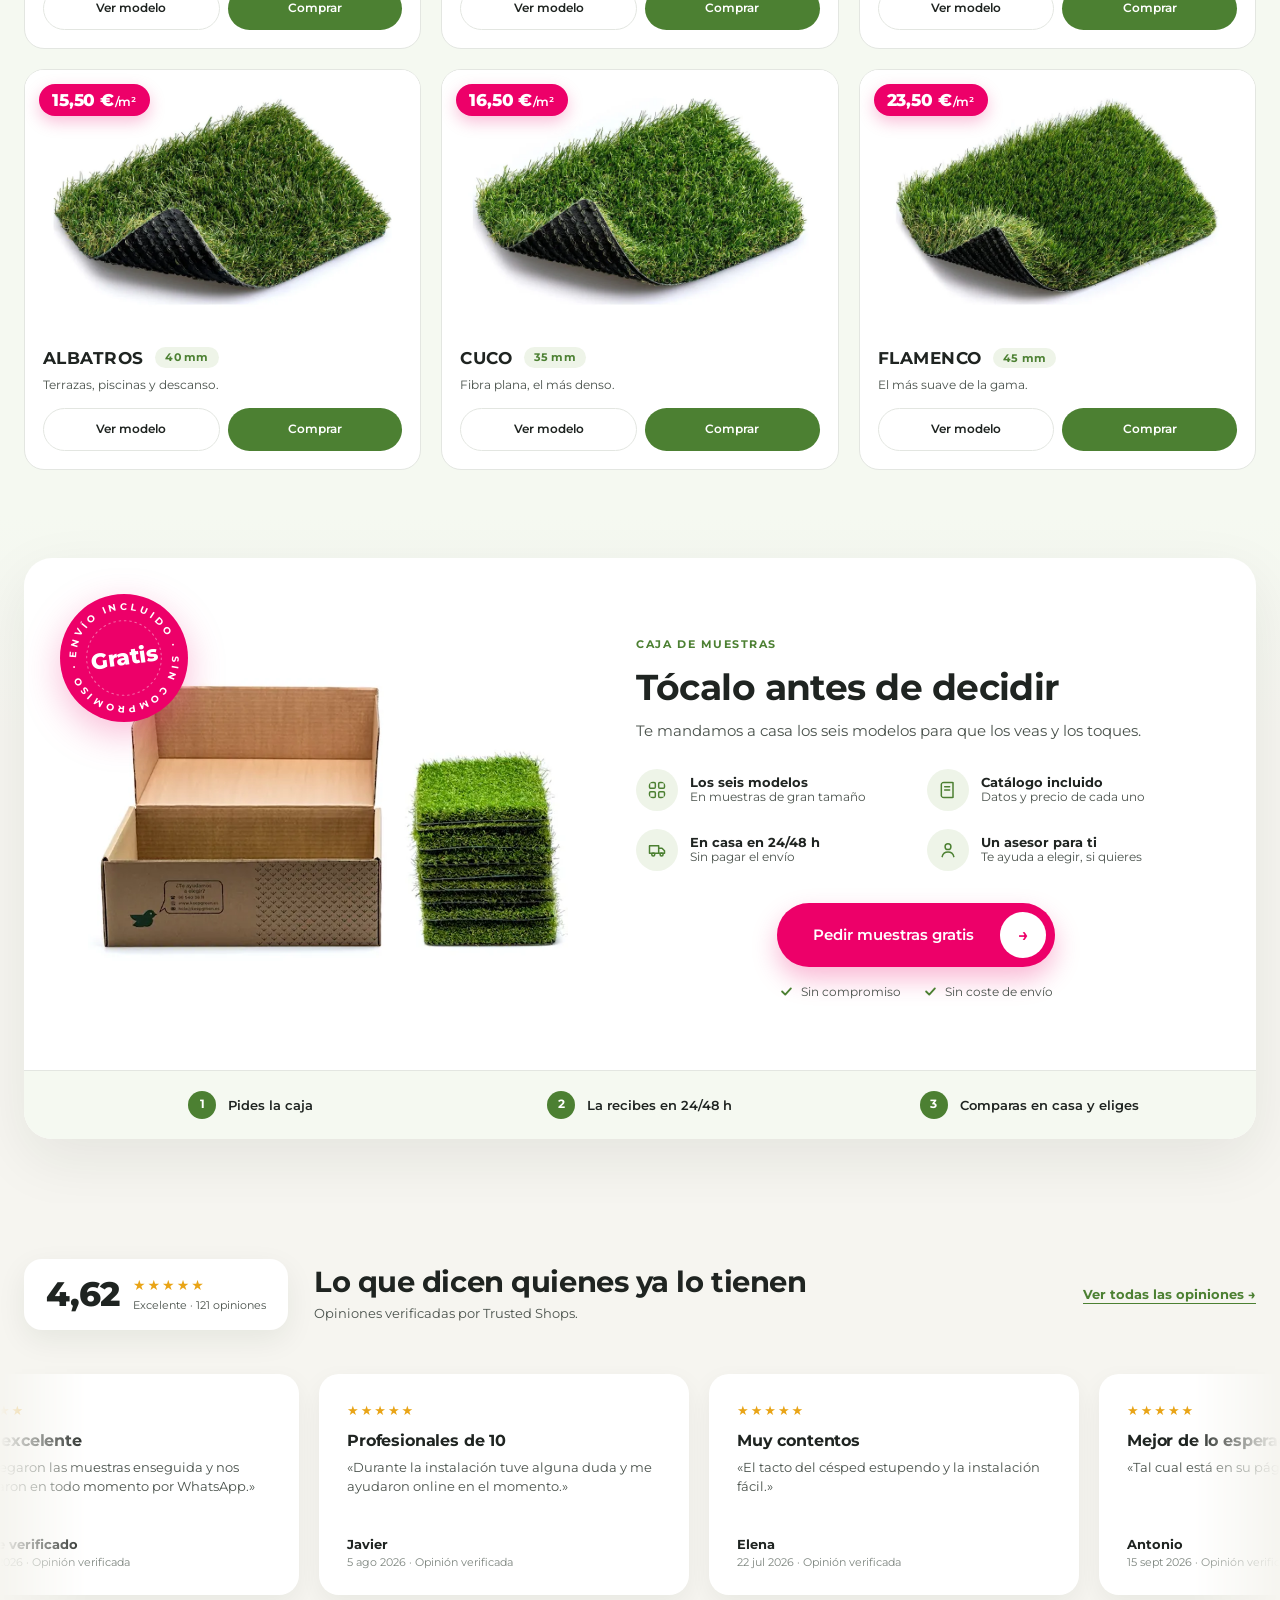
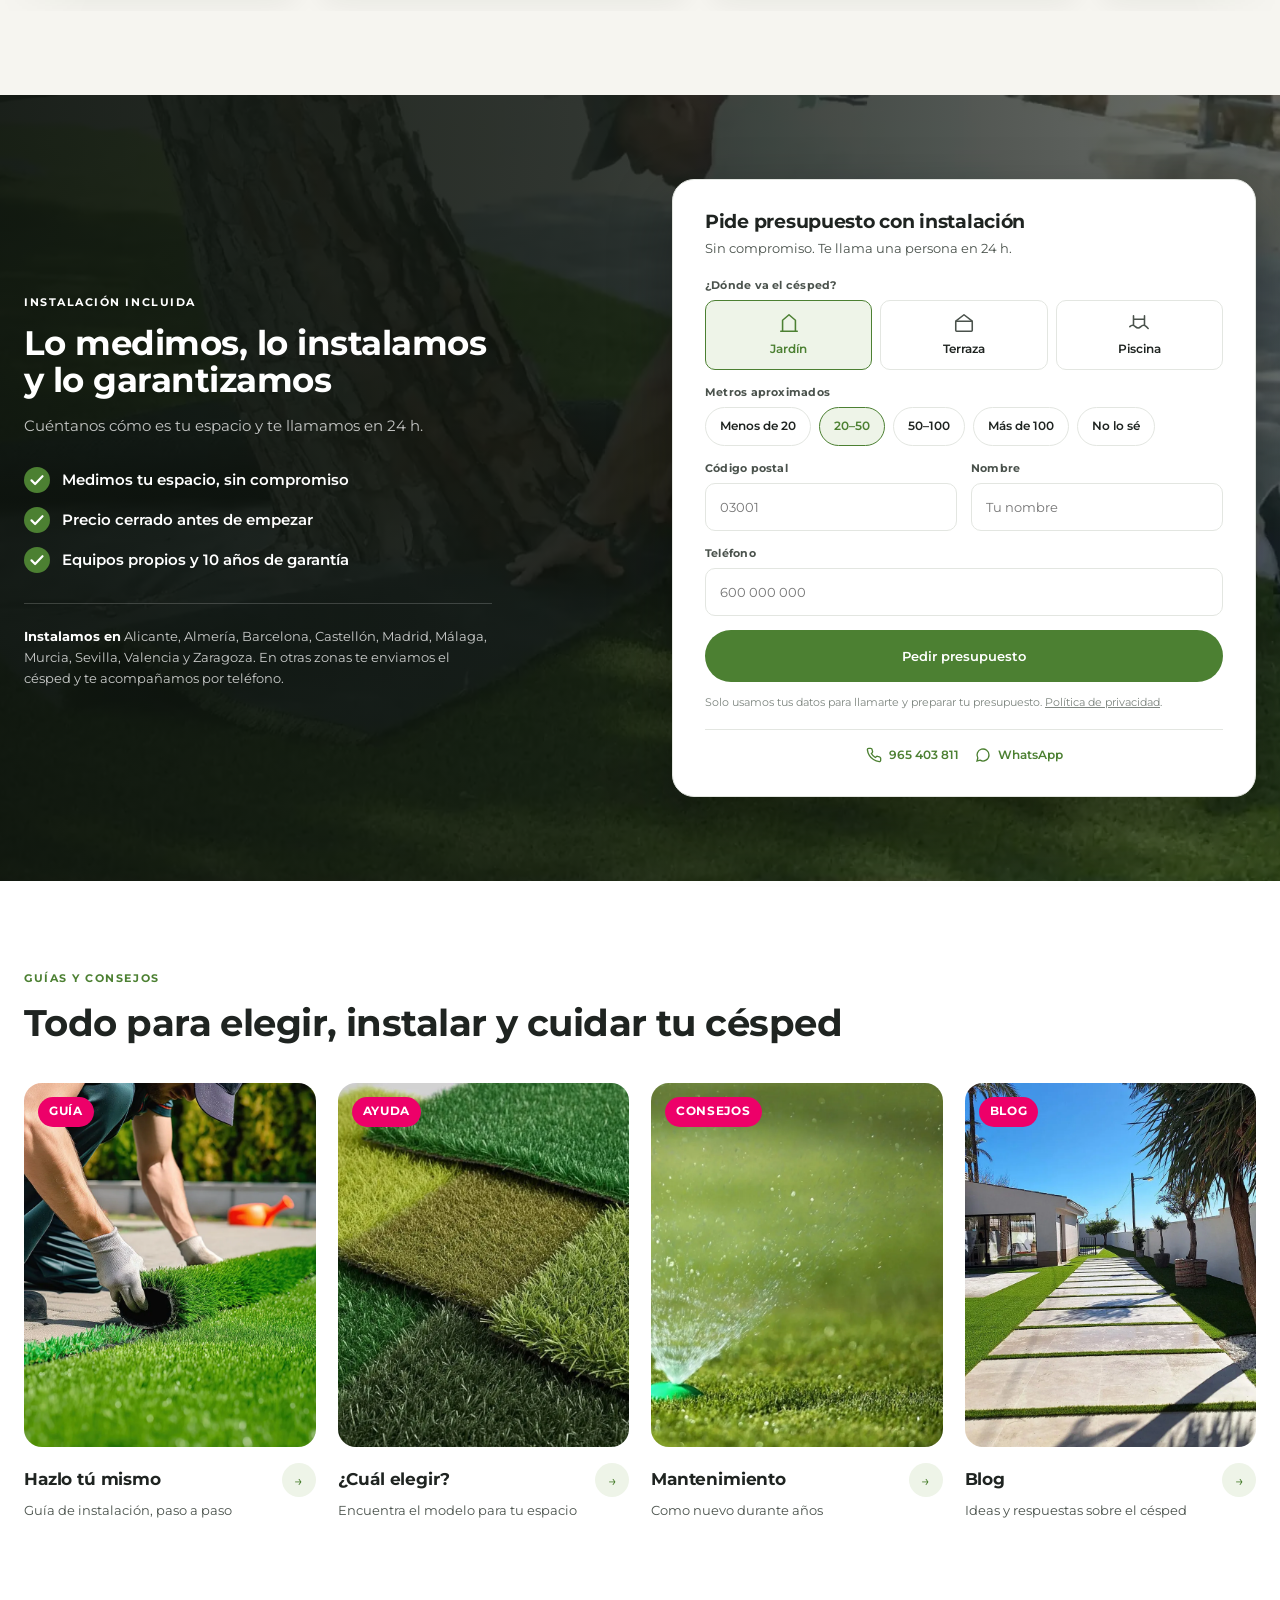
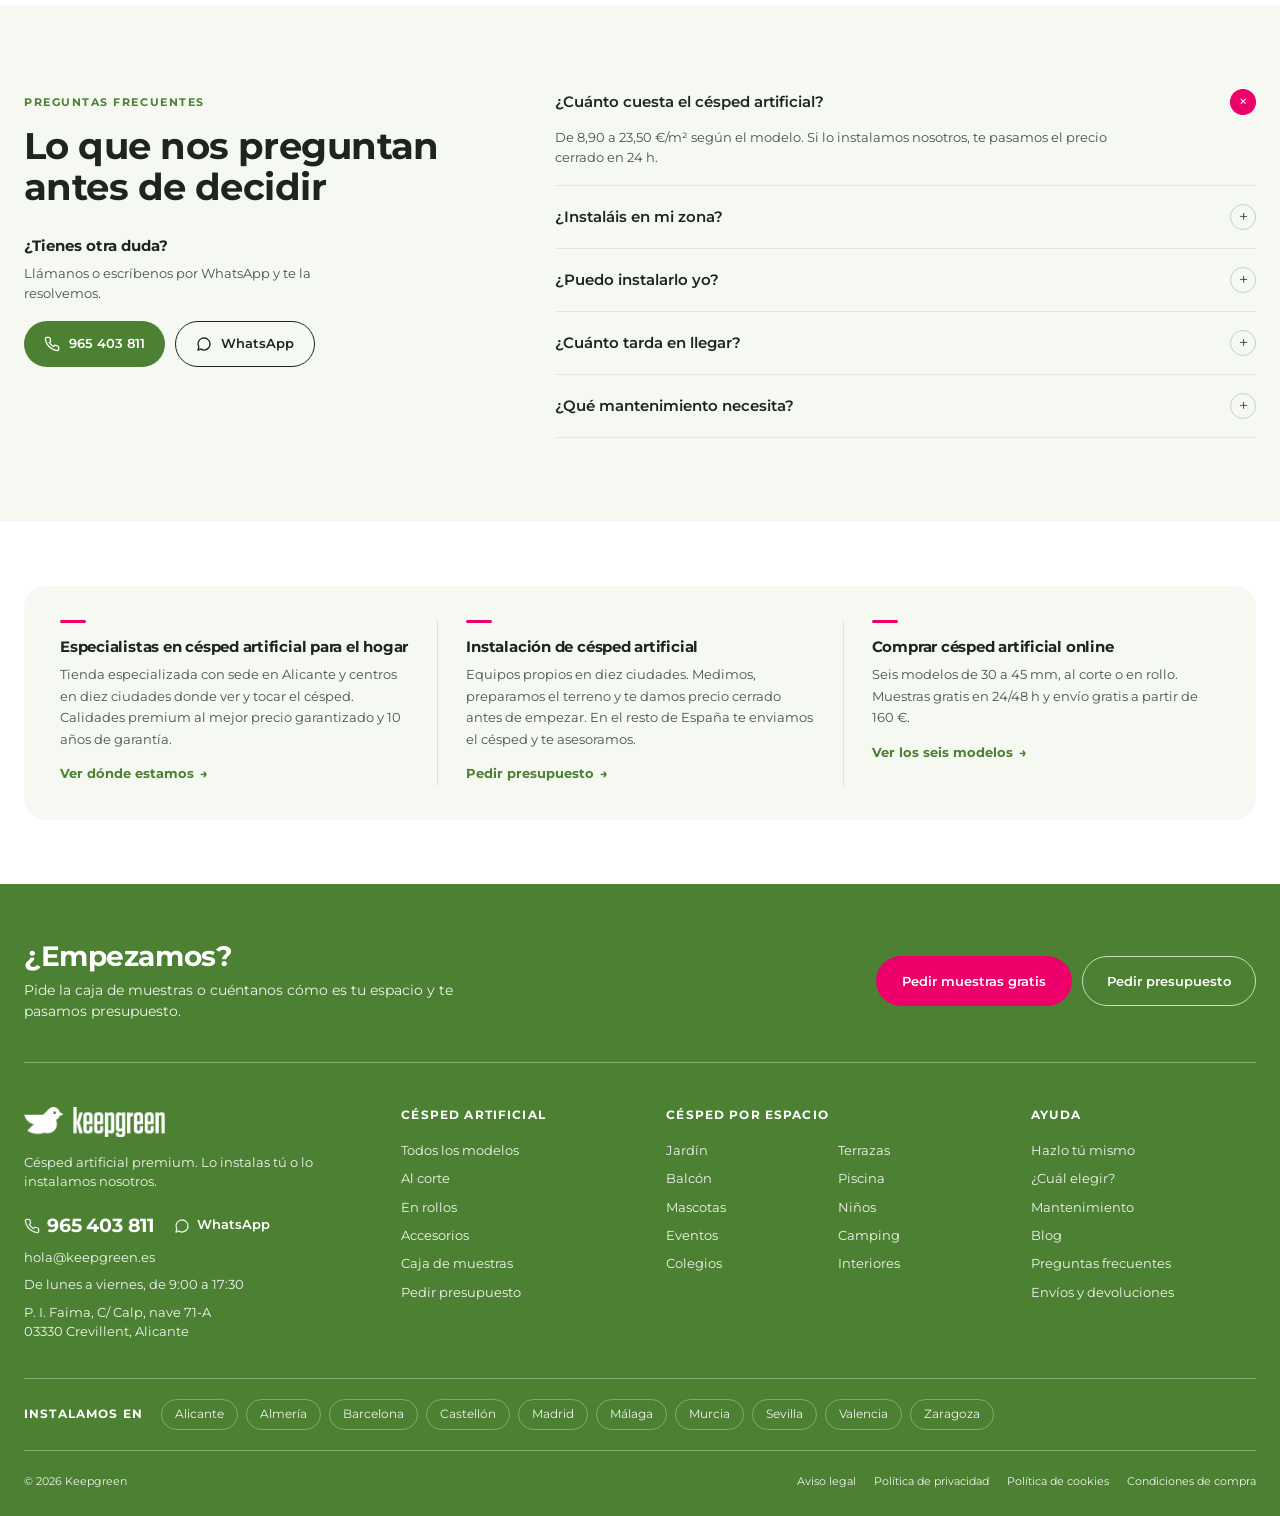
==== commit c9f9df1d: "Menu en tres entradas: Modelos y precios, Instalacion profesional, Donde instalamos; la cabecera vue" ====
--- a/index.html
+++ b/index.html
@@ -11,7 +11,7 @@
 <link rel="preconnect" href="https://fonts.googleapis.com">
 <link rel="preconnect" href="https://fonts.gstatic.com" crossorigin>
 <link href="https://fonts.googleapis.com/css2?family=Montserrat:ital,wght@0,400;0,500;0,600;0,700;0,800;1,400&display=swap" rel="stylesheet">
-<link rel="stylesheet" href="assets/kg.css?v=1795678456">
+<link rel="stylesheet" href="assets/kg.css?v=1795781531">
 </head>
 <body data-hero="f">
 
@@ -38,8 +38,6 @@
   <nav class="nav menu2">
     <a href="#modelos">Modelos y precios</a>
     <a href="#instalacion">Instalación profesional</a>
-    <a href="#opiniones">Proyectos reales</a>
-    <a href="#guias">Guía de instalación</a>
     <a href="#zonas">Dónde instalamos</a>
   </nav>
   <div class="hright">
@@ -56,8 +54,6 @@
 <div class="mnav" id="mnav" hidden>
   <a href="#modelos">Modelos y precios</a>
   <a href="#instalacion">Instalación profesional</a>
-  <a href="#opiniones">Proyectos reales</a>
-  <a href="#guias">Guía de instalación</a>
   <a href="#zonas">Dónde instalamos</a>
   <div class="mn-b"><a class="btn btn-pink" href="#muestras" data-samples>Pedir muestras gratis</a><a class="btn btn-ghost" href="#instalacion">Pedir presupuesto</a></div>
   <p class="mn-c"><a class="ct" href="tel:965403811"><svg viewBox="0 0 24 24" aria-hidden="true"><path d="M22 16.9v3a2 2 0 0 1-2.2 2 19.8 19.8 0 0 1-8.6-3.1 19.5 19.5 0 0 1-6-6A19.8 19.8 0 0 1 2.1 4.2 2 2 0 0 1 4.1 2h3a2 2 0 0 1 2 1.7c.1.9.4 1.8.7 2.7a2 2 0 0 1-.5 2.1L8 9.8a16 16 0 0 0 6 6l1.3-1.3a2 2 0 0 1 2.1-.4c.9.3 1.8.6 2.7.7a2 2 0 0 1 1.7 2z"/></svg>965 403 811</a><a class="ct" href="https://wa.me/34865614188"><svg viewBox="0 0 24 24" aria-hidden="true"><path d="M21 12a9 9 0 0 1-13.5 7.8L3 21l1.2-4.5A9 9 0 1 1 21 12z"/></svg>WhatsApp</a></p>
--- a/assets/kg.css
+++ b/assets/kg.css
@@ -1611,16 +1611,5 @@
 }
 @media(max-width:340px){.samples .sb-t h2{font-size:19px}.sbox .sb-f b{font-size:11.5px}}
 
-/* cabecera · el menú nuevo es más largo (Modelos y precios, Guía de instalación, Dónde instalamos): se aprieta por tramos */
-@media(min-width:1401px) and (max-width:1540px){body.menu2 .nav{gap:14px;font-size:11px;letter-spacing:.04em}body.menu2 .header .wrap{gap:20px}body.menu2 .hmu,body.menu2 .hcta{padding:0 22px}}
-@media(min-width:1341px) and (max-width:1400px){body.menu2 .nav{gap:11px;font-size:10.5px;letter-spacing:.02em}body.menu2 .header .wrap{gap:16px}body.menu2 .hmu,body.menu2 .hcta{padding:0 20px}}
-@media(max-width:1340px){body.menu2 .hcta{display:none}}
-@media(min-width:1061px) and (max-width:1140px){body.menu2 .nav{gap:10px;font-size:10.5px;letter-spacing:.02em}body.menu2 .header .wrap{gap:12px}body.menu2 .hmu{padding:0 18px}}
-@media(min-width:1541px) and (max-width:1620px){body.menu2 .nav{gap:14px;letter-spacing:.04em}body.menu2 .header .wrap{gap:18px}body.menu2 .hmu,body.menu2 .hcta{padding:0 22px}}
-@media(min-width:1401px) and (max-width:1470px){body.menu2 .nav{gap:12px;font-size:10.5px;letter-spacing:.02em}body.menu2 .header .wrap{gap:18px}}
-@media(min-width:1341px) and (max-width:1400px){body.menu2 .nav{gap:10px;letter-spacing:.01em}}
-@media(min-width:1141px) and (max-width:1239px){body.menu2 .nav{gap:12px;font-size:10.5px;letter-spacing:.02em}}
-@media(min-width:1061px) and (max-width:1099px){body.menu2 .nav{gap:8px;font-size:10px;letter-spacing:.01em}}
-
 /* tarjeta de ventajas: la segunda línea no deja una palabra suelta */
 body.tr2 .trust span{text-wrap:balance}
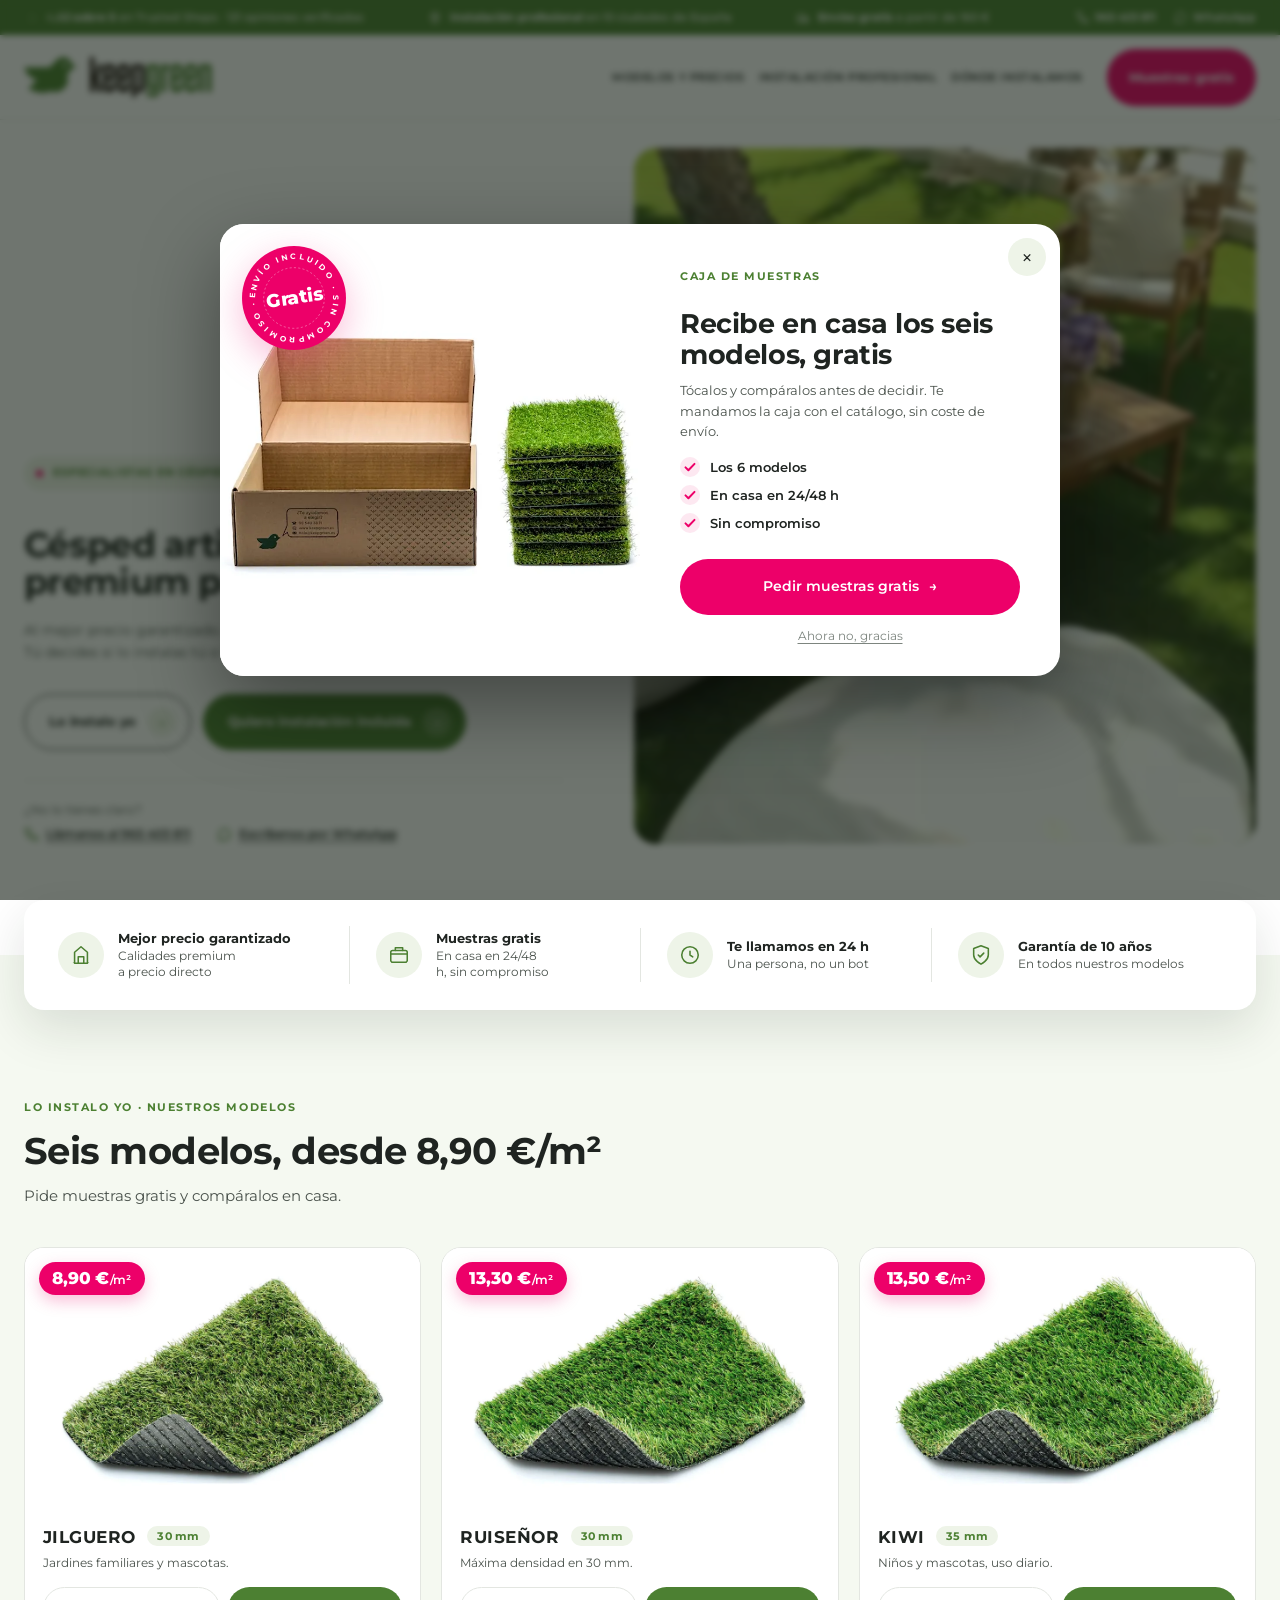
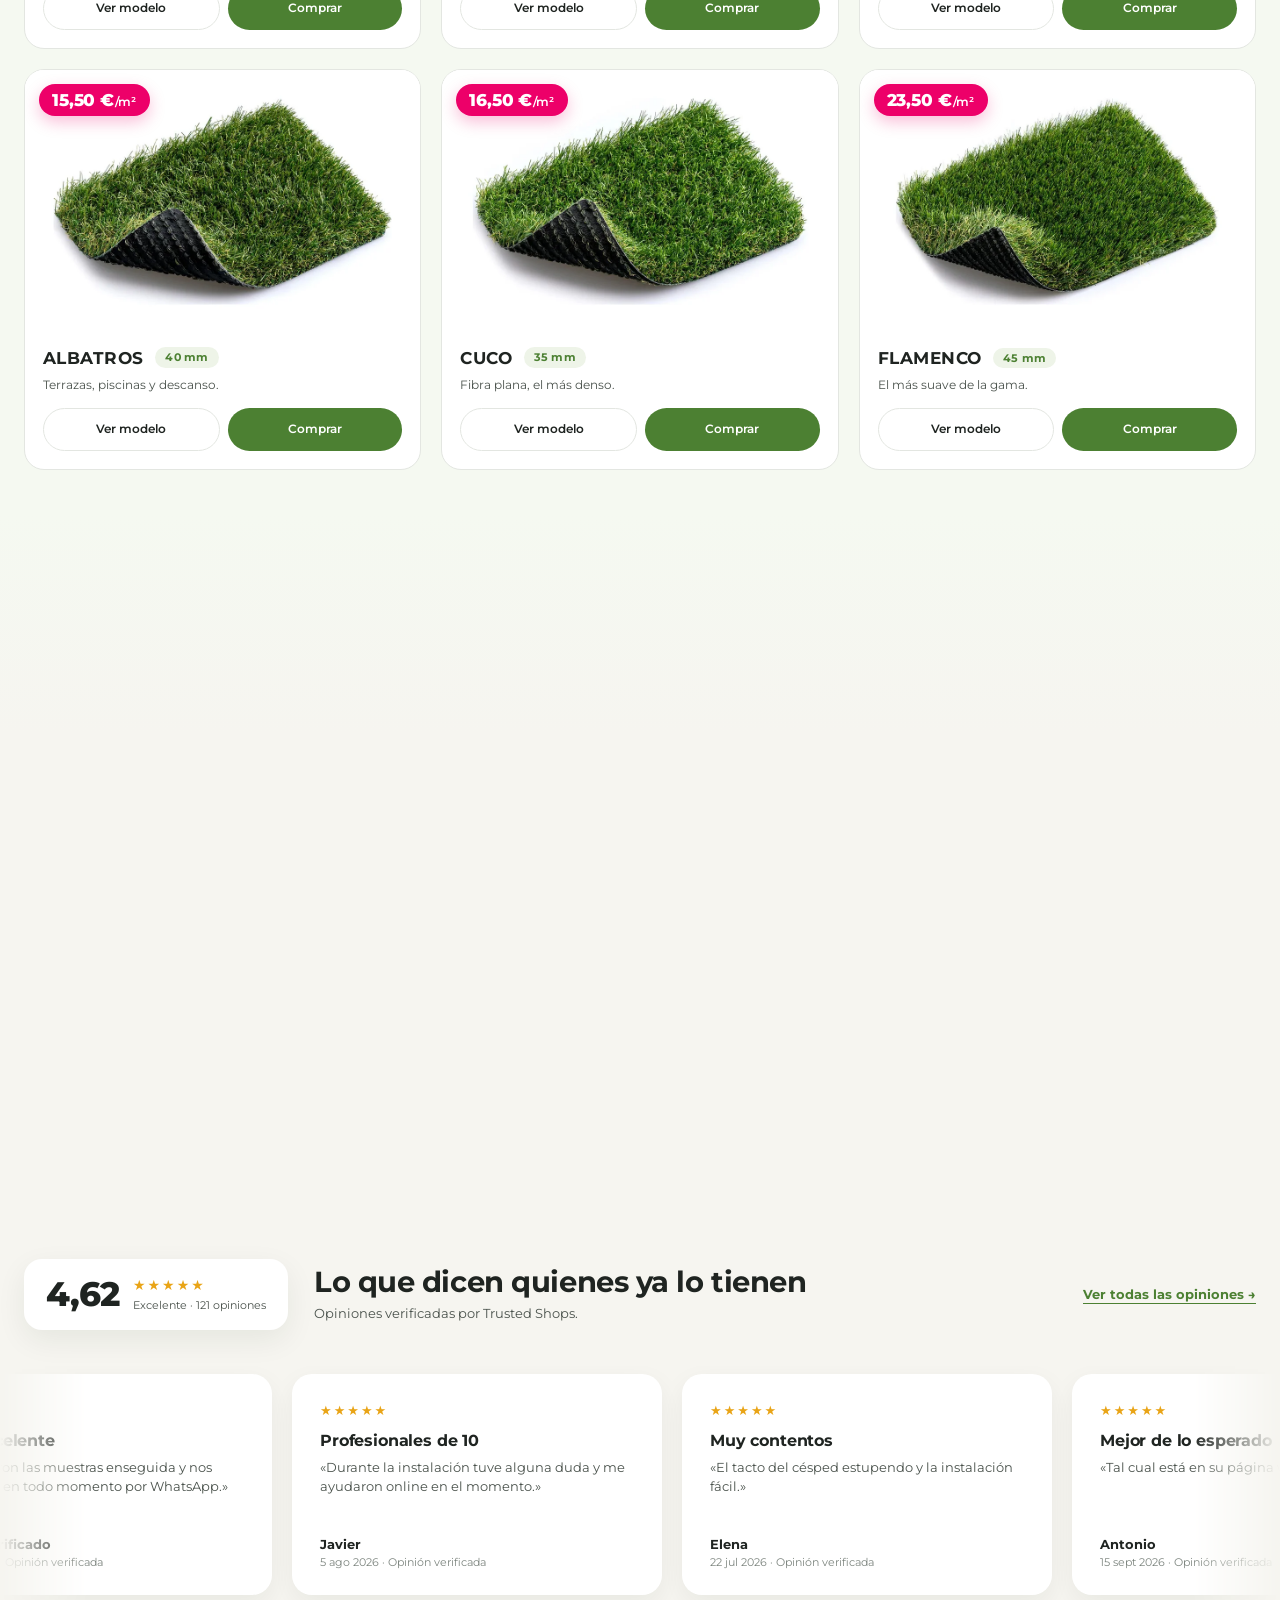
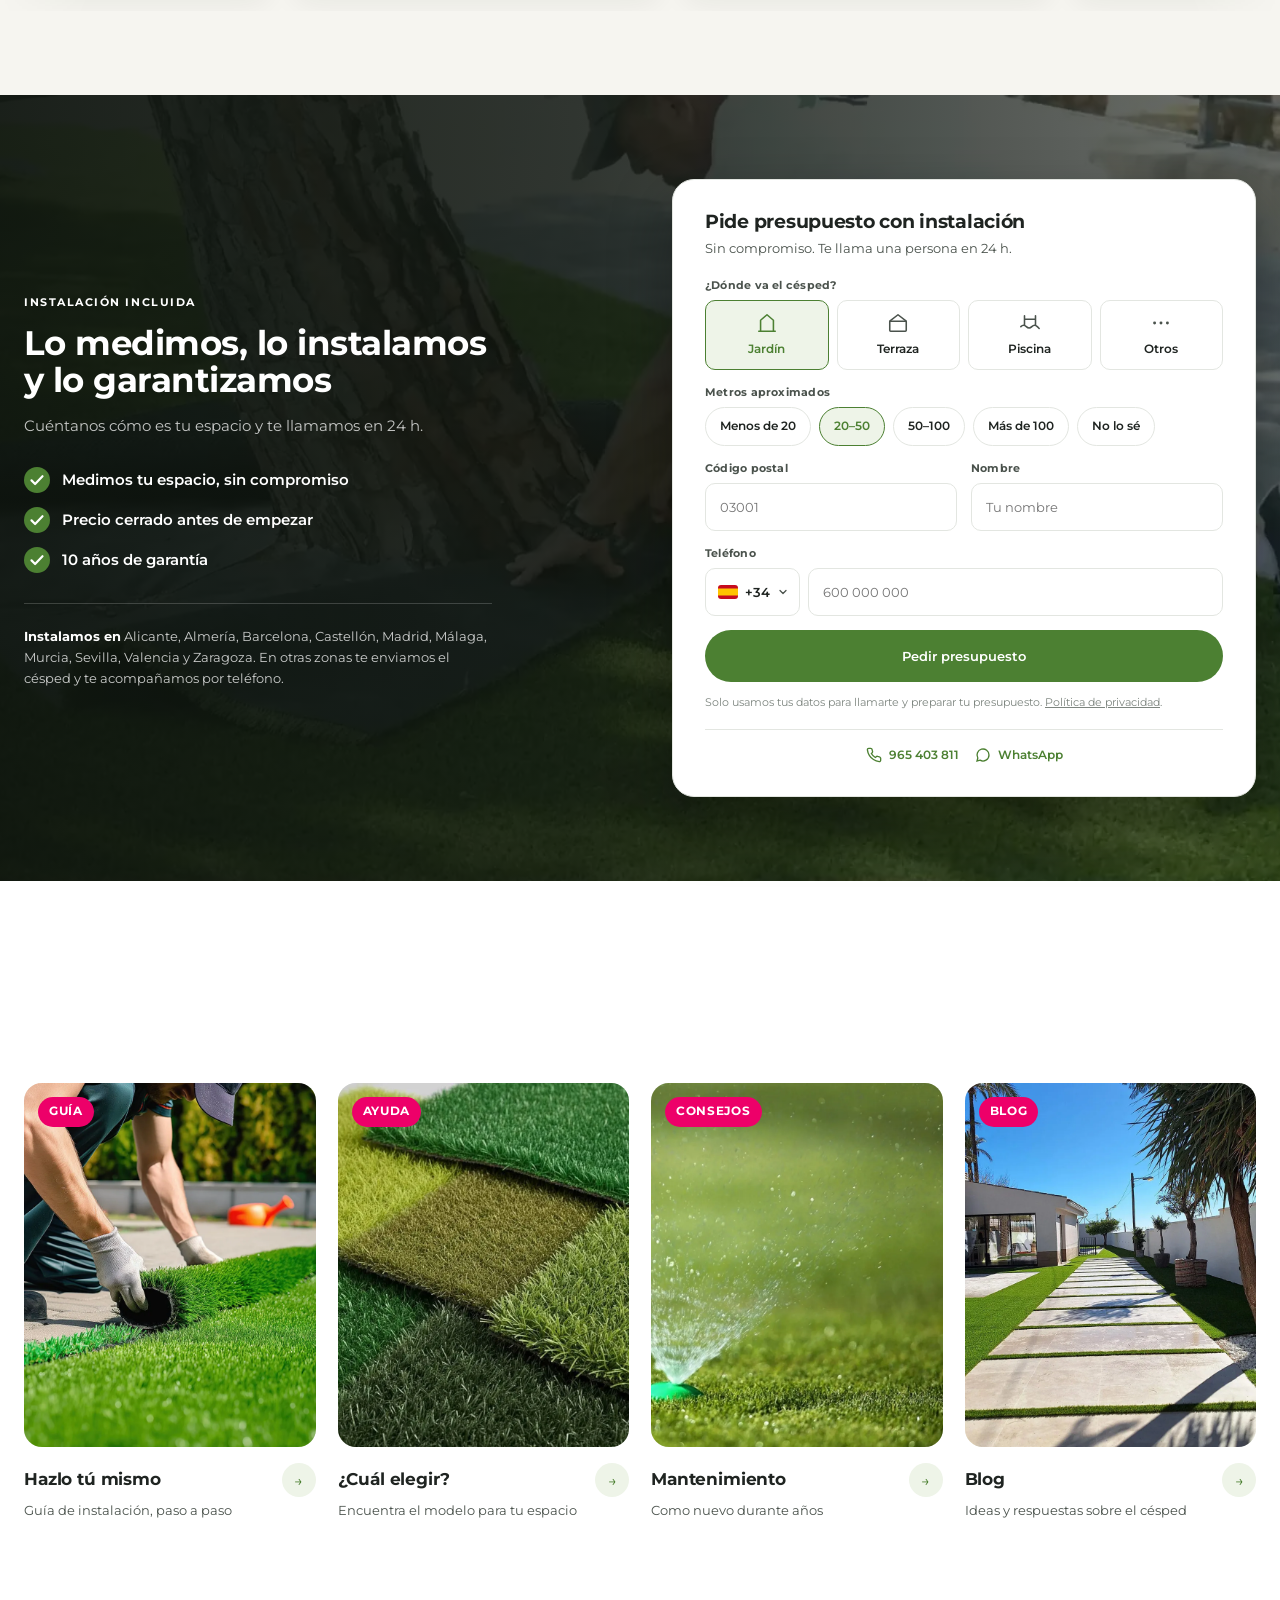
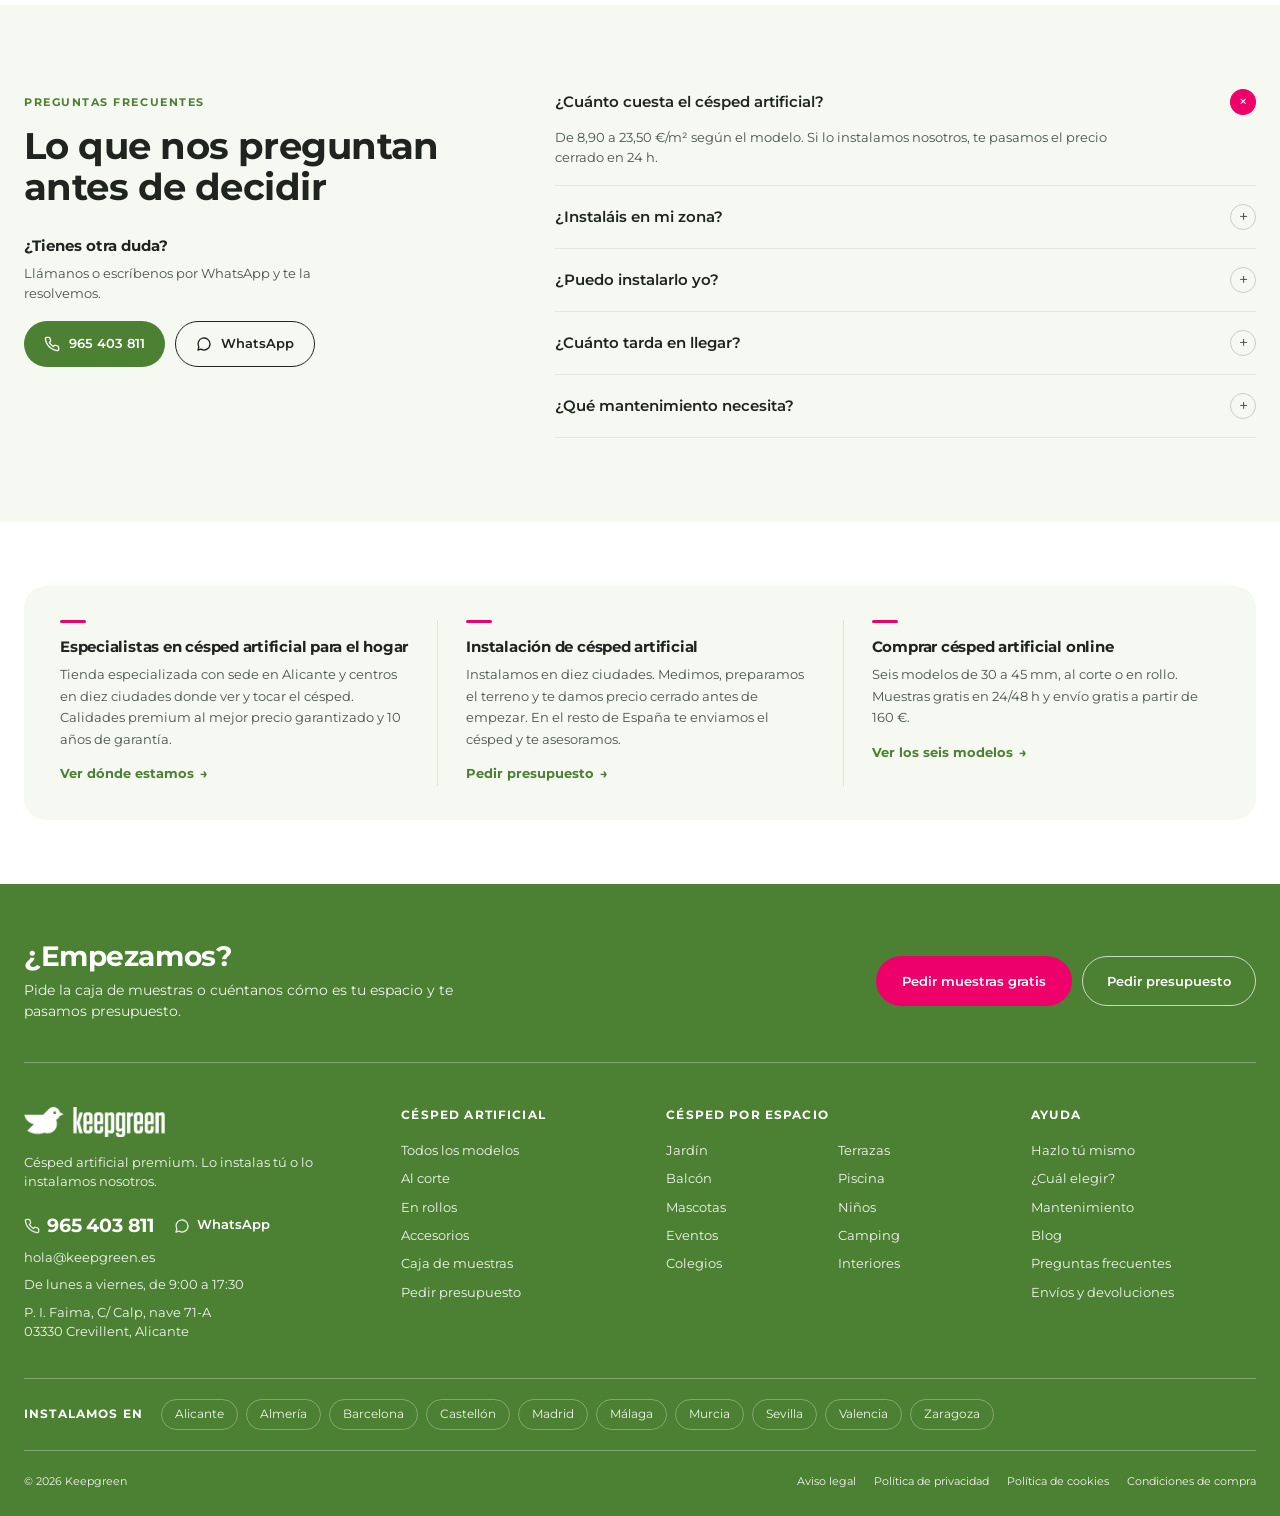
==== commit d44e5e85: "Formularios: opcion Otros y prefijo +34 en el telefono; fuera las menciones a equipos o instaladores" ====
--- a/index.html
+++ b/index.html
@@ -5,13 +5,13 @@
 <meta name="viewport" content="width=device-width, initial-scale=1.0">
 <meta name="robots" content="noindex, nofollow">
 <title>Césped artificial para tu casa: lo instalas tú o lo instalamos nosotros | Keepgreen</title>
-<meta name="description" content="Césped artificial premium desde 8,90 €/m². Muestras gratis en 24/48 h, corte a medida y garantía de 10 años. Instalación con equipo propio en 10 ciudades: pide presupuesto.">
+<meta name="description" content="Césped artificial premium desde 8,90 €/m². Muestras gratis en 24/48 h, corte a medida y garantía de 10 años. Instalación en 10 ciudades: pide presupuesto.">
 <link rel="icon" type="image/png" sizes="32x32" href="assets/home/favicon.png?v=2">
 <link rel="apple-touch-icon" href="assets/home/favicon-180.png?v=2">
 <link rel="preconnect" href="https://fonts.googleapis.com">
 <link rel="preconnect" href="https://fonts.gstatic.com" crossorigin>
 <link href="https://fonts.googleapis.com/css2?family=Montserrat:ital,wght@0,400;0,500;0,600;0,700;0,800;1,400&display=swap" rel="stylesheet">
-<link rel="stylesheet" href="assets/kg.css?v=1795781531">
+<link rel="stylesheet" href="assets/kg.css?v=1795781807">
 </head>
 <body data-hero="f">
 
@@ -19,8 +19,8 @@
   <span class="tb-o"><svg viewBox="0 0 24 24" fill="none" stroke="currentColor" stroke-width="2"><path d="M20 6 9 17l-5-5"/></svg>Envíos gratis desde 160 €</span>
   <span class="tb-o"><svg viewBox="0 0 24 24" fill="none" stroke="currentColor" stroke-width="2"><path d="M20 6 9 17l-5-5"/></svg>Muestras gratis en 24/48 h</span>
   <span class="tb-o"><svg viewBox="0 0 24 24" fill="none" stroke="currentColor" stroke-width="2"><path d="M20 6 9 17l-5-5"/></svg>Garantía de 10 años</span>
-    <div class="tb-rot"><div class="tb-m on"><svg viewBox="0 0 24 24" fill="none" stroke="currentColor" stroke-width="2" stroke-linecap="round" stroke-linejoin="round" aria-hidden="true"><path d="m12 3 2.7 5.6 6.1.8-4.5 4.3 1.1 6.1L12 16.9 6.6 19.8l1.1-6.1L3.2 9.4l6.1-.8z"/></svg><span><b>4,62 sobre 5</b> en Trusted Shops · 121 opiniones verificadas</span></div><div class="tb-m"><svg viewBox="0 0 24 24" fill="none" stroke="currentColor" stroke-width="2" stroke-linecap="round" stroke-linejoin="round" aria-hidden="true"><path d="M12 21s-7-6.2-7-11a7 7 0 0 1 14 0c0 4.8-7 11-7 11z"/><circle cx="12" cy="10" r="2.5"/></svg><span><b>Instaladores propios</b> en 10 ciudades de España</span></div><div class="tb-m"><svg viewBox="0 0 24 24" fill="none" stroke="currentColor" stroke-width="2" stroke-linecap="round" stroke-linejoin="round" aria-hidden="true"><path d="M3 7h11v9H3zM14 10h4l3 3v3h-7z"/><circle cx="7" cy="18" r="1.6"/><circle cx="17.5" cy="18" r="1.6"/></svg><span><b>Envíos gratis</b> a partir de 160&nbsp;€</span></div><div class="tb-m"><svg viewBox="0 0 24 24" fill="none" stroke="currentColor" stroke-width="2" stroke-linecap="round" stroke-linejoin="round" aria-hidden="true"><circle cx="12" cy="12" r="9"/><path d="M12 7v5l3 2"/></svg><span>Tu pedido en casa en <b>24/48&nbsp;h</b></span></div><div class="tb-m"><svg viewBox="0 0 24 24" fill="none" stroke="currentColor" stroke-width="2" stroke-linecap="round" stroke-linejoin="round" aria-hidden="true"><path d="M20 12 12 20l-8-8V4h8z"/><circle cx="8.5" cy="8.5" r="1.3"/></svg><span><b>Seis modelos</b> desde 8,90&nbsp;€/m²</span></div></div>
-  <div class="tb-mq"><div class="tb-mqt"><div class="tb-m"><svg viewBox="0 0 24 24" fill="none" stroke="currentColor" stroke-width="2" stroke-linecap="round" stroke-linejoin="round" aria-hidden="true"><path d="m12 3 2.7 5.6 6.1.8-4.5 4.3 1.1 6.1L12 16.9 6.6 19.8l1.1-6.1L3.2 9.4l6.1-.8z"/></svg><span><b>4,62 sobre 5</b> en Trusted Shops · 121 opiniones verificadas</span></div><div class="tb-m"><svg viewBox="0 0 24 24" fill="none" stroke="currentColor" stroke-width="2" stroke-linecap="round" stroke-linejoin="round" aria-hidden="true"><path d="M12 21s-7-6.2-7-11a7 7 0 0 1 14 0c0 4.8-7 11-7 11z"/><circle cx="12" cy="10" r="2.5"/></svg><span><b>Instaladores propios</b> en 10 ciudades de España</span></div><div class="tb-m"><svg viewBox="0 0 24 24" fill="none" stroke="currentColor" stroke-width="2" stroke-linecap="round" stroke-linejoin="round" aria-hidden="true"><path d="M3 7h11v9H3zM14 10h4l3 3v3h-7z"/><circle cx="7" cy="18" r="1.6"/><circle cx="17.5" cy="18" r="1.6"/></svg><span><b>Envíos gratis</b> a partir de 160&nbsp;€</span></div><div class="tb-m"><svg viewBox="0 0 24 24" fill="none" stroke="currentColor" stroke-width="2" stroke-linecap="round" stroke-linejoin="round" aria-hidden="true"><circle cx="12" cy="12" r="9"/><path d="M12 7v5l3 2"/></svg><span>Tu pedido en casa en <b>24/48&nbsp;h</b></span></div><div class="tb-m"><svg viewBox="0 0 24 24" fill="none" stroke="currentColor" stroke-width="2" stroke-linecap="round" stroke-linejoin="round" aria-hidden="true"><path d="M20 12 12 20l-8-8V4h8z"/><circle cx="8.5" cy="8.5" r="1.3"/></svg><span><b>Seis modelos</b> desde 8,90&nbsp;€/m²</span></div></div></div>
+    <div class="tb-rot"><div class="tb-m on"><svg viewBox="0 0 24 24" fill="none" stroke="currentColor" stroke-width="2" stroke-linecap="round" stroke-linejoin="round" aria-hidden="true"><path d="m12 3 2.7 5.6 6.1.8-4.5 4.3 1.1 6.1L12 16.9 6.6 19.8l1.1-6.1L3.2 9.4l6.1-.8z"/></svg><span><b>4,62 sobre 5</b> en Trusted Shops · 121 opiniones verificadas</span></div><div class="tb-m"><svg viewBox="0 0 24 24" fill="none" stroke="currentColor" stroke-width="2" stroke-linecap="round" stroke-linejoin="round" aria-hidden="true"><path d="M12 21s-7-6.2-7-11a7 7 0 0 1 14 0c0 4.8-7 11-7 11z"/><circle cx="12" cy="10" r="2.5"/></svg><span><b>Instalación profesional</b> en 10 ciudades de España</span></div><div class="tb-m"><svg viewBox="0 0 24 24" fill="none" stroke="currentColor" stroke-width="2" stroke-linecap="round" stroke-linejoin="round" aria-hidden="true"><path d="M3 7h11v9H3zM14 10h4l3 3v3h-7z"/><circle cx="7" cy="18" r="1.6"/><circle cx="17.5" cy="18" r="1.6"/></svg><span><b>Envíos gratis</b> a partir de 160&nbsp;€</span></div><div class="tb-m"><svg viewBox="0 0 24 24" fill="none" stroke="currentColor" stroke-width="2" stroke-linecap="round" stroke-linejoin="round" aria-hidden="true"><circle cx="12" cy="12" r="9"/><path d="M12 7v5l3 2"/></svg><span>Tu pedido en casa en <b>24/48&nbsp;h</b></span></div><div class="tb-m"><svg viewBox="0 0 24 24" fill="none" stroke="currentColor" stroke-width="2" stroke-linecap="round" stroke-linejoin="round" aria-hidden="true"><path d="M20 12 12 20l-8-8V4h8z"/><circle cx="8.5" cy="8.5" r="1.3"/></svg><span><b>Seis modelos</b> desde 8,90&nbsp;€/m²</span></div></div>
+  <div class="tb-mq"><div class="tb-mqt"><div class="tb-m"><svg viewBox="0 0 24 24" fill="none" stroke="currentColor" stroke-width="2" stroke-linecap="round" stroke-linejoin="round" aria-hidden="true"><path d="m12 3 2.7 5.6 6.1.8-4.5 4.3 1.1 6.1L12 16.9 6.6 19.8l1.1-6.1L3.2 9.4l6.1-.8z"/></svg><span><b>4,62 sobre 5</b> en Trusted Shops · 121 opiniones verificadas</span></div><div class="tb-m"><svg viewBox="0 0 24 24" fill="none" stroke="currentColor" stroke-width="2" stroke-linecap="round" stroke-linejoin="round" aria-hidden="true"><path d="M12 21s-7-6.2-7-11a7 7 0 0 1 14 0c0 4.8-7 11-7 11z"/><circle cx="12" cy="10" r="2.5"/></svg><span><b>Instalación profesional</b> en 10 ciudades de España</span></div><div class="tb-m"><svg viewBox="0 0 24 24" fill="none" stroke="currentColor" stroke-width="2" stroke-linecap="round" stroke-linejoin="round" aria-hidden="true"><path d="M3 7h11v9H3zM14 10h4l3 3v3h-7z"/><circle cx="7" cy="18" r="1.6"/><circle cx="17.5" cy="18" r="1.6"/></svg><span><b>Envíos gratis</b> a partir de 160&nbsp;€</span></div><div class="tb-m"><svg viewBox="0 0 24 24" fill="none" stroke="currentColor" stroke-width="2" stroke-linecap="round" stroke-linejoin="round" aria-hidden="true"><circle cx="12" cy="12" r="9"/><path d="M12 7v5l3 2"/></svg><span>Tu pedido en casa en <b>24/48&nbsp;h</b></span></div><div class="tb-m"><svg viewBox="0 0 24 24" fill="none" stroke="currentColor" stroke-width="2" stroke-linecap="round" stroke-linejoin="round" aria-hidden="true"><path d="M20 12 12 20l-8-8V4h8z"/><circle cx="8.5" cy="8.5" r="1.3"/></svg><span><b>Seis modelos</b> desde 8,90&nbsp;€/m²</span></div></div></div>
   <span class="tb-hr"><svg viewBox="0 0 24 24" fill="none" stroke="currentColor" stroke-width="2" stroke-linecap="round" stroke-linejoin="round" aria-hidden="true"><circle cx="12" cy="12" r="9"/><path d="M12 7v5l3 2"/></svg>De lunes a viernes, de 9:00 a 17:30</span>
   <span class="tb-say">Puedes contactarnos directamente por</span>
   <span class="tb-right"><a href="tel:965403811"><svg viewBox="0 0 24 24" fill="none" stroke="currentColor" stroke-width="2"><path d="M22 16.9v3a2 2 0 0 1-2.2 2 19.8 19.8 0 0 1-8.6-3.1 19.5 19.5 0 0 1-6-6A19.8 19.8 0 0 1 2.1 4.2 2 2 0 0 1 4.1 2h3a2 2 0 0 1 2 1.7c.1.9.4 1.8.7 2.7a2 2 0 0 1-.5 2.1L8 9.8a16 16 0 0 0 6 6l1.3-1.3a2 2 0 0 1 2.1-.4c.9.3 1.8.6 2.7.7a2 2 0 0 1 1.7 2z"/></svg>965 403 811</a><a class="tb-wa" href="https://wa.me/34865614188"><svg viewBox="0 0 24 24" fill="none" stroke="currentColor" stroke-width="2"><path d="M21 12a9 9 0 0 1-13.5 7.8L3 21l1.2-4.5A9 9 0 1 1 21 12z"/></svg>WhatsApp</a></span>
@@ -80,8 +80,8 @@
         <span class="ic"><svg viewBox="0 0 24 24"><path d="M3 21h18"/><path d="M5 21V7l7-4 7 4v14"/><path d="M9 21v-6h6v6"/><path d="M9 11h.01M15 11h.01"/></svg></span>
         <small>Opción 2</small>
         <h2>Quiero un instalador</h2>
-        <p>Medimos, presupuestamos e instalamos con equipo propio.</p>
-        <ul><li><svg viewBox="0 0 24 24"><path d="M20 6 9 17l-5-5"/></svg>Presupuesto cerrado, sin sorpresas</li><li><svg viewBox="0 0 24 24"><path d="M20 6 9 17l-5-5"/></svg>Instaladores propios en 10 ciudades</li><li><svg viewBox="0 0 24 24"><path d="M20 6 9 17l-5-5"/></svg>10 años de garantía en producto e instalación</li></ul>
+        <p>Medimos, presupuestamos e instalamos.</p>
+        <ul><li><svg viewBox="0 0 24 24"><path d="M20 6 9 17l-5-5"/></svg>Presupuesto cerrado, sin sorpresas</li><li><svg viewBox="0 0 24 24"><path d="M20 6 9 17l-5-5"/></svg>Instalación en 10 ciudades</li><li><svg viewBox="0 0 24 24"><path d="M20 6 9 17l-5-5"/></svg>10 años de garantía en producto e instalación</li></ul>
         <span class="btn btn-green">Pedir presupuesto</span>
       </a>
     </div>
@@ -103,7 +103,7 @@
     </a>
     <a class="half pro" href="#instalacion">
       <img src="assets/home/consejos-mantenimiento-cesped-artificial.webp" alt="Césped artificial instalado alrededor de una piscina">
-      <div class="t"><small>Opción 2 · Te llamamos en 24 h</small><h2>Quiero un instalador</h2><p>Medimos, presupuestamos e instalamos con equipo propio. Precio cerrado y 10 años de garantía.</p><span class="btn btn-green">Pedir presupuesto</span></div>
+      <div class="t"><small>Opción 2 · Te llamamos en 24 h</small><h2>Quiero un instalador</h2><p>Medimos, presupuestamos e instalamos. Precio cerrado y 10 años de garantía.</p><span class="btn btn-green">Pedir presupuesto</span></div>
     </a>
   </div>
 </section>
@@ -137,7 +137,7 @@
       </a>
       <a class="gcard pro" href="#instalacion">
         <img src="assets/home/consejos-mantenimiento-cesped-artificial.webp" alt="">
-        <div><small>Opción 2 · Te llamamos en 24 h</small><h2>Quiero un instalador</h2><p>Medimos, presupuestamos e instalamos con equipo propio en 10 ciudades. Precio cerrado y 10 años de garantía en producto e instalación.</p><span class="btn btn-green">Pedir presupuesto</span></div>
+        <div><small>Opción 2 · Te llamamos en 24 h</small><h2>Quiero un instalador</h2><p>Medimos, presupuestamos e instalamos en 10 ciudades. Precio cerrado y 10 años de garantía en producto e instalación.</p><span class="btn btn-green">Pedir presupuesto</span></div>
       </a>
     </div>
     <div class="help"><span>¿No lo tienes claro?</span><a href="tel:965403811">Llámanos al 965 403 811</a><a href="https://wa.me/34865614188">Escríbenos por WhatsApp</a></div>
@@ -263,26 +263,26 @@
   <div class="reveal ins1">
     <span class="eyebrow">Quiero un instalador</span>
     <h2>Una buena instalación importa tanto como el césped</h2>
-    <p class="lead" style="margin-top:14px">Por eso lo instalamos con equipos propios, no con subcontratas. Nos cuentas tu espacio, te llamamos en 24 h y te damos precio cerrado con instalación.</p>
+    <p class="lead" style="margin-top:14px">Por eso también te lo instalamos. Nos cuentas tu espacio, te llamamos en 24 h y te damos precio cerrado con instalación.</p>
     <div class="steps">
       <div><span>1</span><div><b>Nos cuentas tu espacio</b><p>Dos minutos en el formulario, o una llamada. No hace falta tener los metros exactos.</p></div></div>
       <div><span>2</span><div><b>Te llamamos y medimos</b><p>Un asesor te recomienda modelo y cerramos precio con visita o por planos.</p></div></div>
       <div><span>3</span><div><b>Instalamos y garantizamos</b><p>Preparación del terreno, drenaje, uniones y acabado. 10 años de garantía en producto e instalación.</p></div></div>
     </div>
     <div class="coverage">
-      <b>Instaladores propios en Alicante, Almería, Barcelona, Castellón, Madrid, Málaga, Murcia, Sevilla, Valencia y Zaragoza</b> y alrededores.
+      <b>Instalamos en Alicante, Almería, Barcelona, Castellón, Madrid, Málaga, Murcia, Sevilla, Valencia y Zaragoza</b> y alrededores.
       ¿Vives en otra zona? Te enviamos el césped a casa y te acompañamos por teléfono para que lo instales tú o tu instalador de confianza.
     </div>
   </div>
   <div class="reveal ins2" id="zonas">
     <span class="eyebrow">Instalación incluida</span>
     <h2>Lo medimos, lo instalamos y lo garantizamos</h2>
-    <p class="lead ld-a" style="margin-top:14px">Equipos propios y precio cerrado. Te llamamos en 24 h.</p>
+    <p class="lead ld-a" style="margin-top:14px">Precio cerrado y 10 años de garantía. Te llamamos en 24 h.</p>
     <p class="lead ld-b" style="margin-top:14px">Cuéntanos cómo es tu espacio y te llamamos en 24&nbsp;h.</p>
-    <ul class="ins-ok"><li>Medimos tu espacio, sin compromiso</li><li>Precio cerrado antes de empezar</li><li>Equipos propios y 10 años de garantía</li></ul>
+    <ul class="ins-ok"><li>Medimos tu espacio, sin compromiso</li><li>Precio cerrado antes de empezar</li><li>10 años de garantía</li></ul>
     <div class="psteps">
-      <figure><img src="assets/home/instalacion-1.webp" alt="Instaladores de Keepgreen preparando el terreno" loading="lazy"><figcaption><i>1</i>Preparamos el terreno</figcaption></figure>
-      <figure><img src="assets/home/instalacion-2.webp" alt="Instalador de Keepgreen colocando el césped artificial" loading="lazy"><figcaption><i>2</i>Colocamos y ajustamos</figcaption></figure>
+      <figure><img src="assets/home/instalacion-1.webp" alt="Instaladores preparando el terreno" loading="lazy"><figcaption><i>1</i>Preparamos el terreno</figcaption></figure>
+      <figure><img src="assets/home/instalacion-2.webp" alt="Instalador colocando el césped artificial" loading="lazy"><figcaption><i>2</i>Colocamos y ajustamos</figcaption></figure>
       <figure><img src="assets/home/instalacion-3.webp" alt="Cepillado final del césped artificial instalado" loading="lazy"><figcaption><i>3</i>Rematamos y cepillamos</figcaption></figure>
     </div>
     <div class="steps mini">
@@ -304,6 +304,7 @@
           <input type="radio" name="sp" id="s1" checked><label for="s1"><svg viewBox="0 0 24 24"><path d="M3 21h18"/><path d="M5 21V9l7-6 7 6v12"/></svg>Jardín</label>
           <input type="radio" name="sp" id="s2"><label for="s2"><svg viewBox="0 0 24 24"><rect x="3" y="10" width="18" height="11" rx="1"/><path d="M3 10 12 3l9 7"/></svg>Terraza</label>
           <input type="radio" name="sp" id="s3"><label for="s3"><svg viewBox="0 0 24 24"><path d="M2 16c2-2 4-2 6 0s4 2 6 0 4-2 6 0 2 2 2 2"/><path d="M6 4v10M18 4v10M6 8h12"/></svg>Piscina</label>
+          <input type="radio" name="sp" id="s4"><label for="s4"><svg viewBox="0 0 24 24"><circle cx="5" cy="12" r="1.6"/><circle cx="12" cy="12" r="1.6"/><circle cx="19" cy="12" r="1.6"/></svg>Otros</label>
         </div></div>
       <div class="full qf-m2"><label class="l">Metros aproximados</label>
         <div class="range">
@@ -315,7 +316,7 @@
         </div></div>
       <div class="qf-cp"><label class="l" for="cp">Código postal</label><input class="in" id="cp" placeholder="03001" inputmode="numeric"></div>
       <div class="qf-nm"><label class="l" for="nm">Nombre</label><input class="in" id="nm" placeholder="Tu nombre"></div>
-      <div class="full qf-tf"><label class="l" for="tf">Teléfono</label><input class="in" id="tf" type="tel" placeholder="600 000 000"></div>
+      <div class="full qf-tf"><label class="l" for="tf">Teléfono</label><div class="tel-in"><span class="tel-pre" role="img" aria-label="Prefijo de España, +34"><svg class="fl" viewBox="0 0 20 14" aria-hidden="true"><rect width="20" height="14" fill="#c60b1e"/><rect y="3.5" width="20" height="7" fill="#ffc400"/></svg>+34<svg class="ch" viewBox="0 0 24 24" aria-hidden="true"><path d="m6 9 6 6 6-6"/></svg></span><input class="in" id="tf" type="tel" placeholder="600 000 000"></div></div>
     </div>
     <button class="btn btn-green">Pedir presupuesto</button>
     <p class="legal">Solo usamos tus datos para llamarte y preparar tu presupuesto. <a href="#">Política de privacidad</a>.</p>
@@ -358,7 +359,7 @@
   <figure class="ab-ph reveal"><img src="assets/home/cesped-artificial.webp" alt="Rollos de césped artificial Keepgreen" loading="lazy"></figure>
   <div class="ab-l">
     <div class="ab-i reveal"><span class="ab-ic"><svg viewBox="0 0 24 24" fill="none" stroke="currentColor" stroke-width="1.7" stroke-linecap="round" stroke-linejoin="round"><path d="M3 10.5 12 3l9 7.5"/><path d="M5 9.5V20h14V9.5"/><path d="M10 20v-5h4v5"/></svg></span><div><h3>Especialistas en césped artificial para el hogar</h3><p>Tienda especializada con sede en Alicante y centros en diez ciudades donde ver y tocar el césped. Calidades premium al mejor precio garantizado y 10 años de garantía.</p><a class="ab-a" href="#zonas">Ver dónde estamos <i>→</i></a></div></div>
-    <div class="ab-i reveal"><span class="ab-ic"><svg viewBox="0 0 24 24" fill="none" stroke="currentColor" stroke-width="1.7" stroke-linecap="round" stroke-linejoin="round"><path d="M14.5 6.5a4 4 0 0 0-5.3 5.3L3.5 17.5l3 3 5.7-5.7a4 4 0 0 0 5.3-5.3L15 12l-3-3z"/></svg></span><div><h3>Instalación de césped artificial</h3><p>Equipos propios en diez ciudades. Medimos, preparamos el terreno y te damos precio cerrado antes de empezar. En el resto de España te enviamos el césped y te asesoramos.</p><a class="ab-a" href="#instalacion">Pedir presupuesto <i>→</i></a></div></div>
+    <div class="ab-i reveal"><span class="ab-ic"><svg viewBox="0 0 24 24" fill="none" stroke="currentColor" stroke-width="1.7" stroke-linecap="round" stroke-linejoin="round"><path d="M14.5 6.5a4 4 0 0 0-5.3 5.3L3.5 17.5l3 3 5.7-5.7a4 4 0 0 0 5.3-5.3L15 12l-3-3z"/></svg></span><div><h3>Instalación de césped artificial</h3><p>Instalamos en diez ciudades. Medimos, preparamos el terreno y te damos precio cerrado antes de empezar. En el resto de España te enviamos el césped y te asesoramos.</p><a class="ab-a" href="#instalacion">Pedir presupuesto <i>→</i></a></div></div>
     <div class="ab-i reveal"><span class="ab-ic"><svg viewBox="0 0 24 24" fill="none" stroke="currentColor" stroke-width="1.7" stroke-linecap="round" stroke-linejoin="round"><path d="M3 4h2.5l2 11h10.5l2-8H6.6"/><circle cx="9.5" cy="19" r="1.4"/><circle cx="17" cy="19" r="1.4"/></svg></span><div><h3>Comprar césped artificial online</h3><p>Seis modelos de 30 a 45&nbsp;mm, al corte o en rollo. Muestras gratis en 24/48&nbsp;h y envío gratis a partir de 160&nbsp;€.</p><a class="ab-a" href="#modelos">Ver los seis modelos <i>→</i></a></div></div>
   </div>
 </div></section>
@@ -411,7 +412,7 @@
       <p class="sub">Los seis modelos y el catálogo, en casa en 24/48&nbsp;h.</p>
       <div class="f-grid">
         <div><label class="l" for="pm-n">Nombre</label><input class="in" id="pm-n" name="nombre" autocomplete="name" required></div>
-        <div><label class="l" for="pm-tel">Teléfono</label><input class="in" id="pm-tel" name="telefono" type="tel" autocomplete="tel" inputmode="tel" required></div>
+        <div class="pm-tf"><label class="l" for="pm-tel">Teléfono</label><div class="tel-in"><span class="tel-pre" role="img" aria-label="Prefijo de España, +34"><svg class="fl" viewBox="0 0 20 14" aria-hidden="true"><rect width="20" height="14" fill="#c60b1e"/><rect y="3.5" width="20" height="7" fill="#ffc400"/></svg>+34<svg class="ch" viewBox="0 0 24 24" aria-hidden="true"><path d="m6 9 6 6 6-6"/></svg></span><input class="in" id="pm-tel" name="telefono" type="tel" autocomplete="tel" inputmode="tel" required></div></div>
         <div class="full"><label class="l" for="pm-e">Email</label><input class="in" id="pm-e" name="email" type="email" autocomplete="email" required></div>
         <div class="full"><label class="l" for="pm-d">Dirección de envío</label><input class="in" id="pm-d" name="direccion" autocomplete="street-address" placeholder="Calle, número y piso" required></div>
         <div><label class="l" for="pm-cp">Código postal</label><input class="in" id="pm-cp" name="cp" autocomplete="postal-code" inputmode="numeric" required></div>
--- a/assets/kg.css
+++ b/assets/kg.css
@@ -1613,3 +1613,22 @@
 
 /* tarjeta de ventajas: la segunda línea no deja una palabra suelta */
 body.tr2 .trust span{text-wrap:balance}
+
+/* formularios · cuarta opción «Otros» y prefijo (+34) delante del teléfono */
+.form.qf .seg{grid-template-columns:repeat(4,1fr)}
+.seg label svg circle{fill:var(--ink-2);stroke:none}
+.seg input:checked+label svg circle{fill:var(--green)}
+.tel-in{display:flex;gap:8px}
+.tel-in .in{flex:1;min-width:0}
+.tel-pre{flex:none;display:flex;align-items:center;gap:7px;border:1.5px solid var(--line);border-radius:10px;padding:0 10px 0 12px;font-size:13px;font-weight:600;color:var(--ink);background:#fff;cursor:pointer}
+.tel-pre .fl{width:20px;height:14px;border-radius:3px;flex:none}
+.tel-pre .ch{width:12px;height:12px;flex:none;fill:none;stroke:var(--ink-2);stroke-width:2.5;stroke-linecap:round;stroke-linejoin:round}
+@media(min-width:761px){.pop .f-grid{grid-template-columns:.8fr 1.2fr}}
+@media(max-width:760px){
+  .pop .f-grid{grid-template-columns:.8fr 1.2fr}
+  .pop .tel-in{gap:6px}
+  .pop .tel-pre{padding:0 8px;gap:5px;font-size:12.5px}
+  .pop .tel-pre .ch{display:none}
+  .form.qf .seg label{padding:10px 4px;font-size:11.5px}
+}
+@media(max-width:340px){.pop .f-grid{grid-template-columns:1fr 1fr}.pop .f-grid>div:first-child,.pop .pm-tf{grid-column:1/-1}}
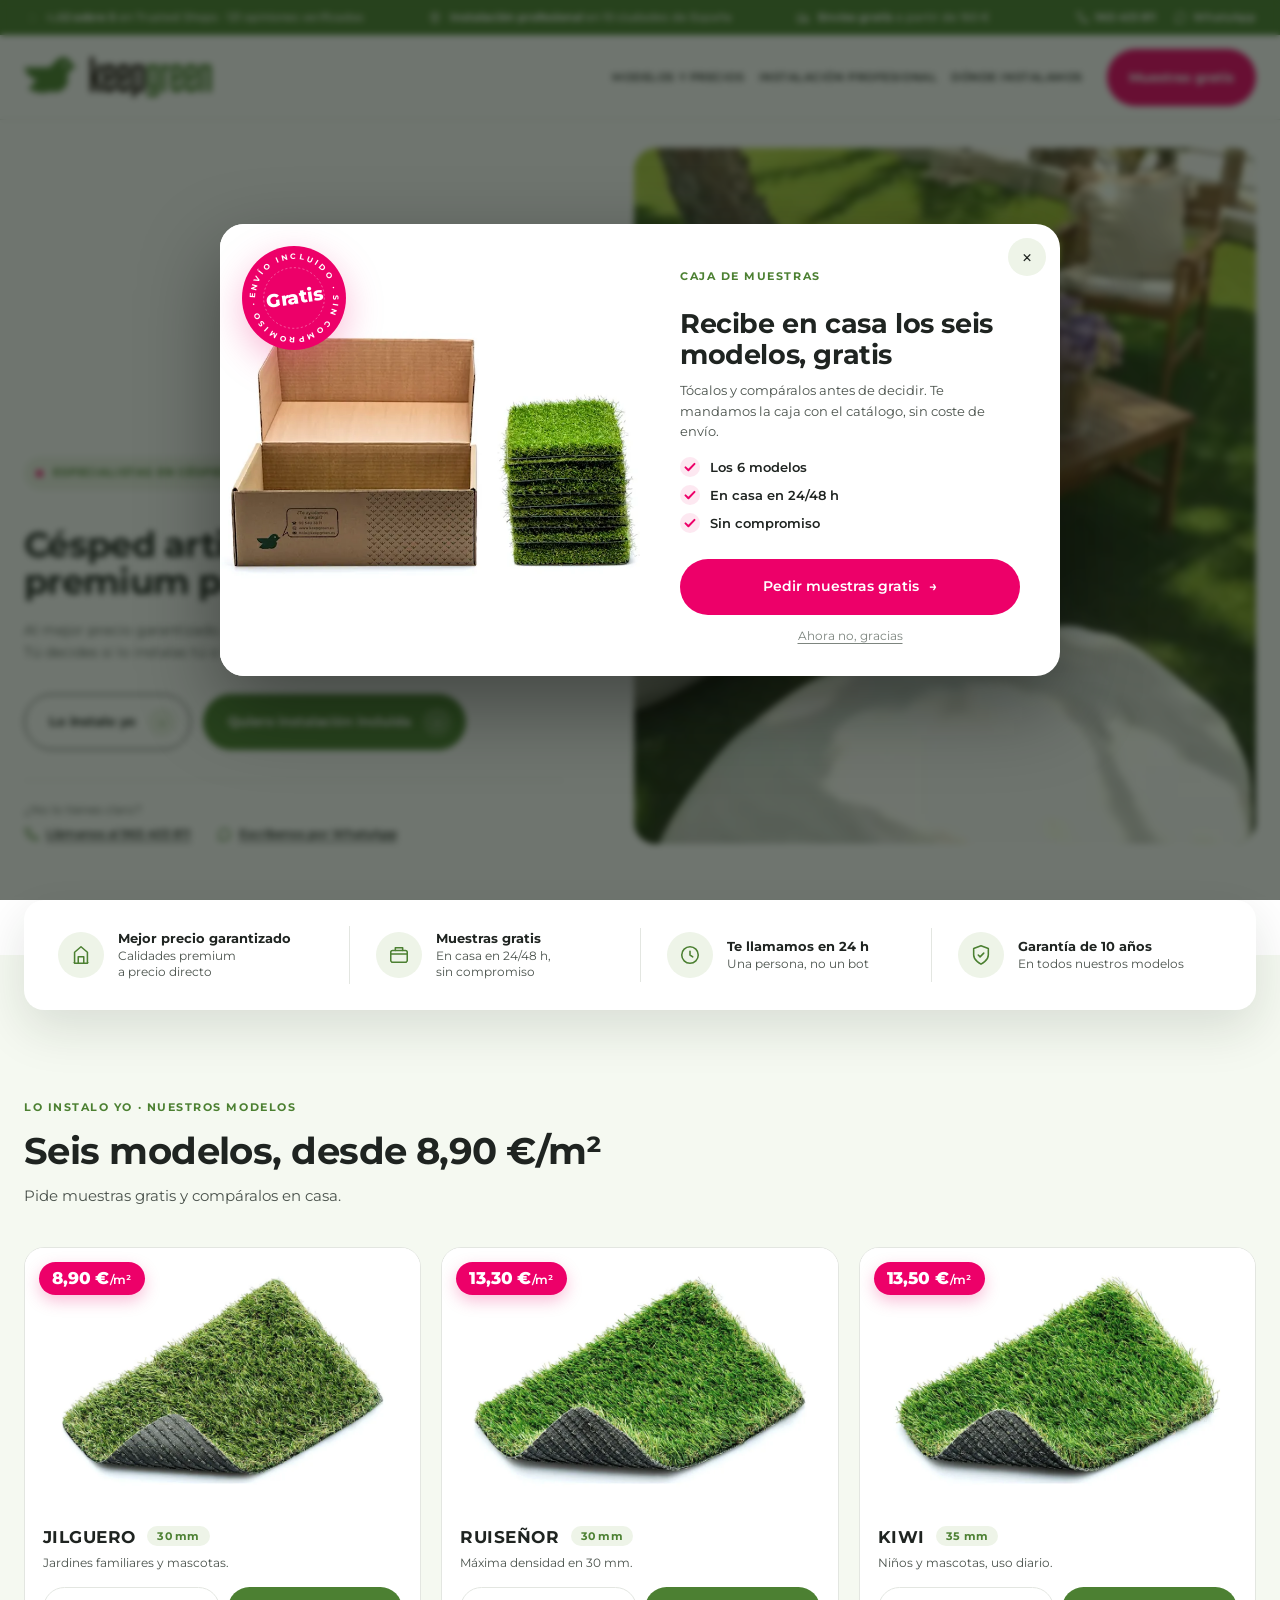
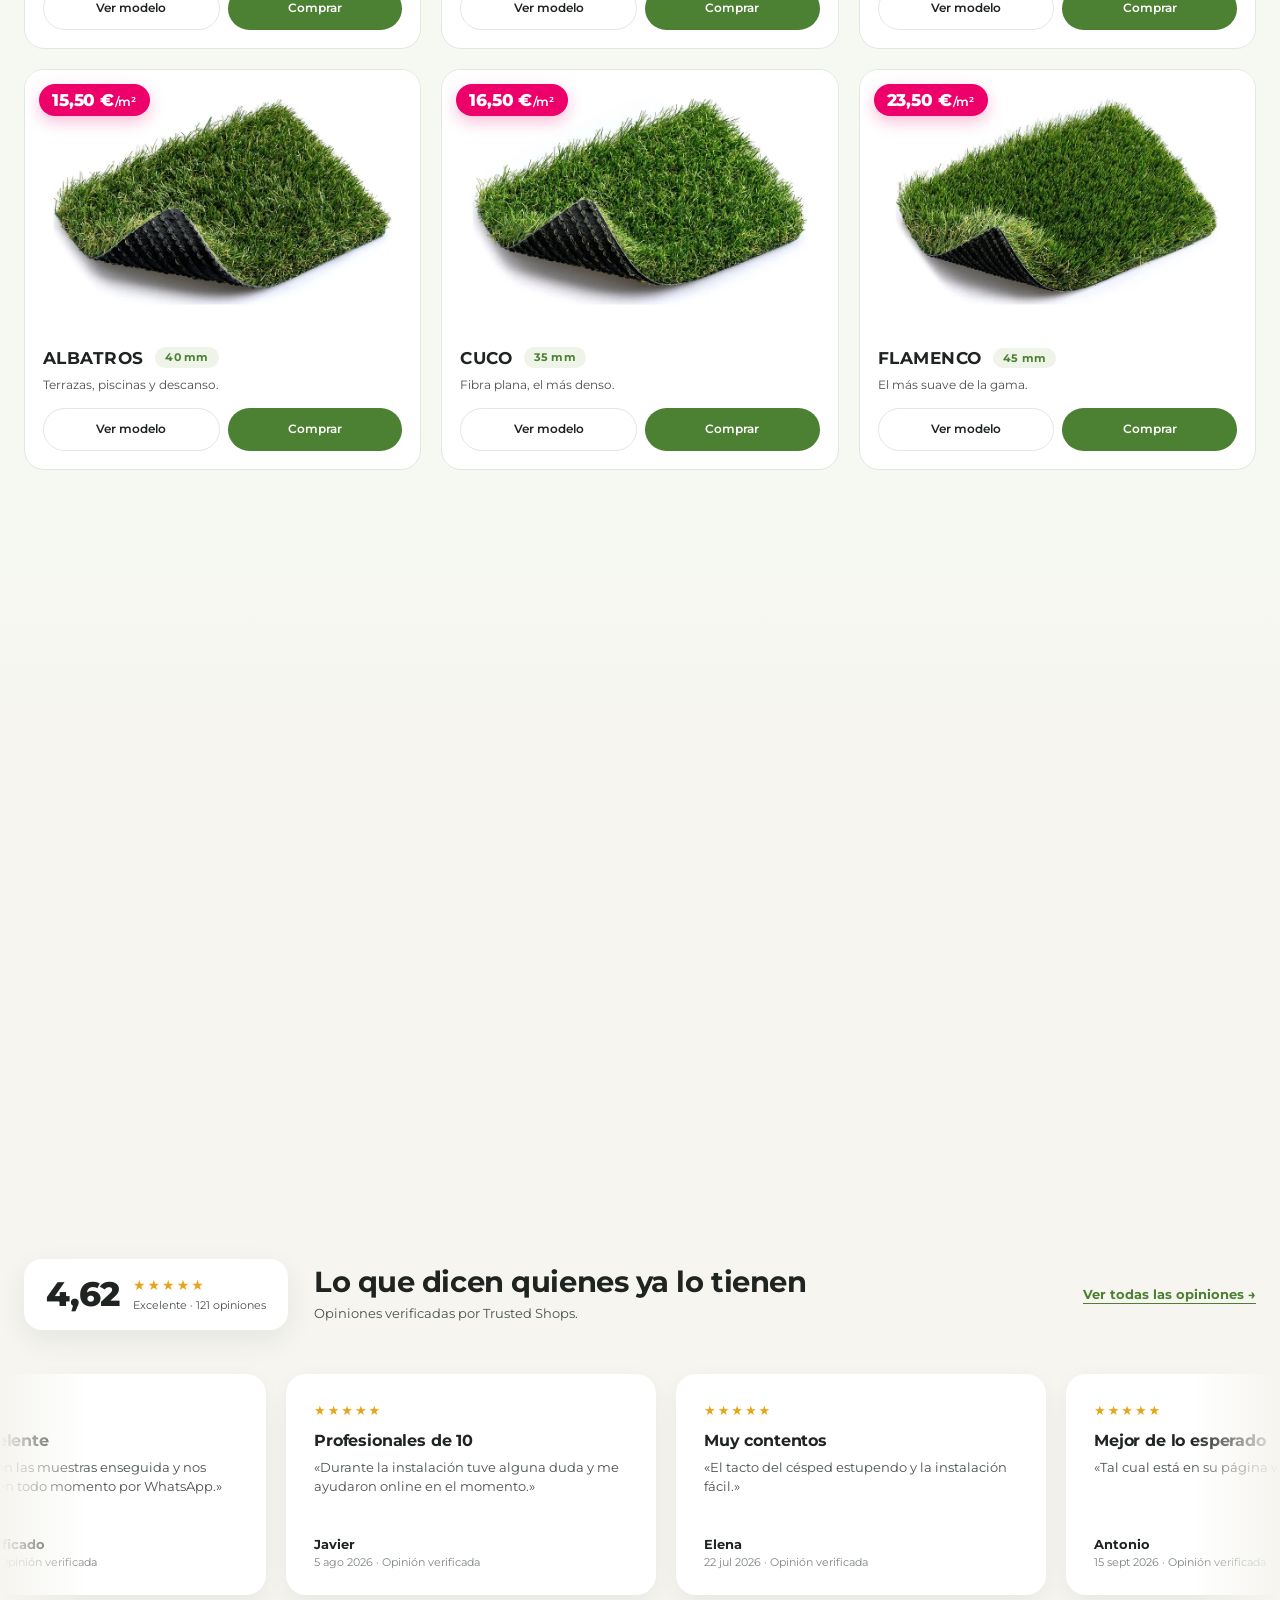
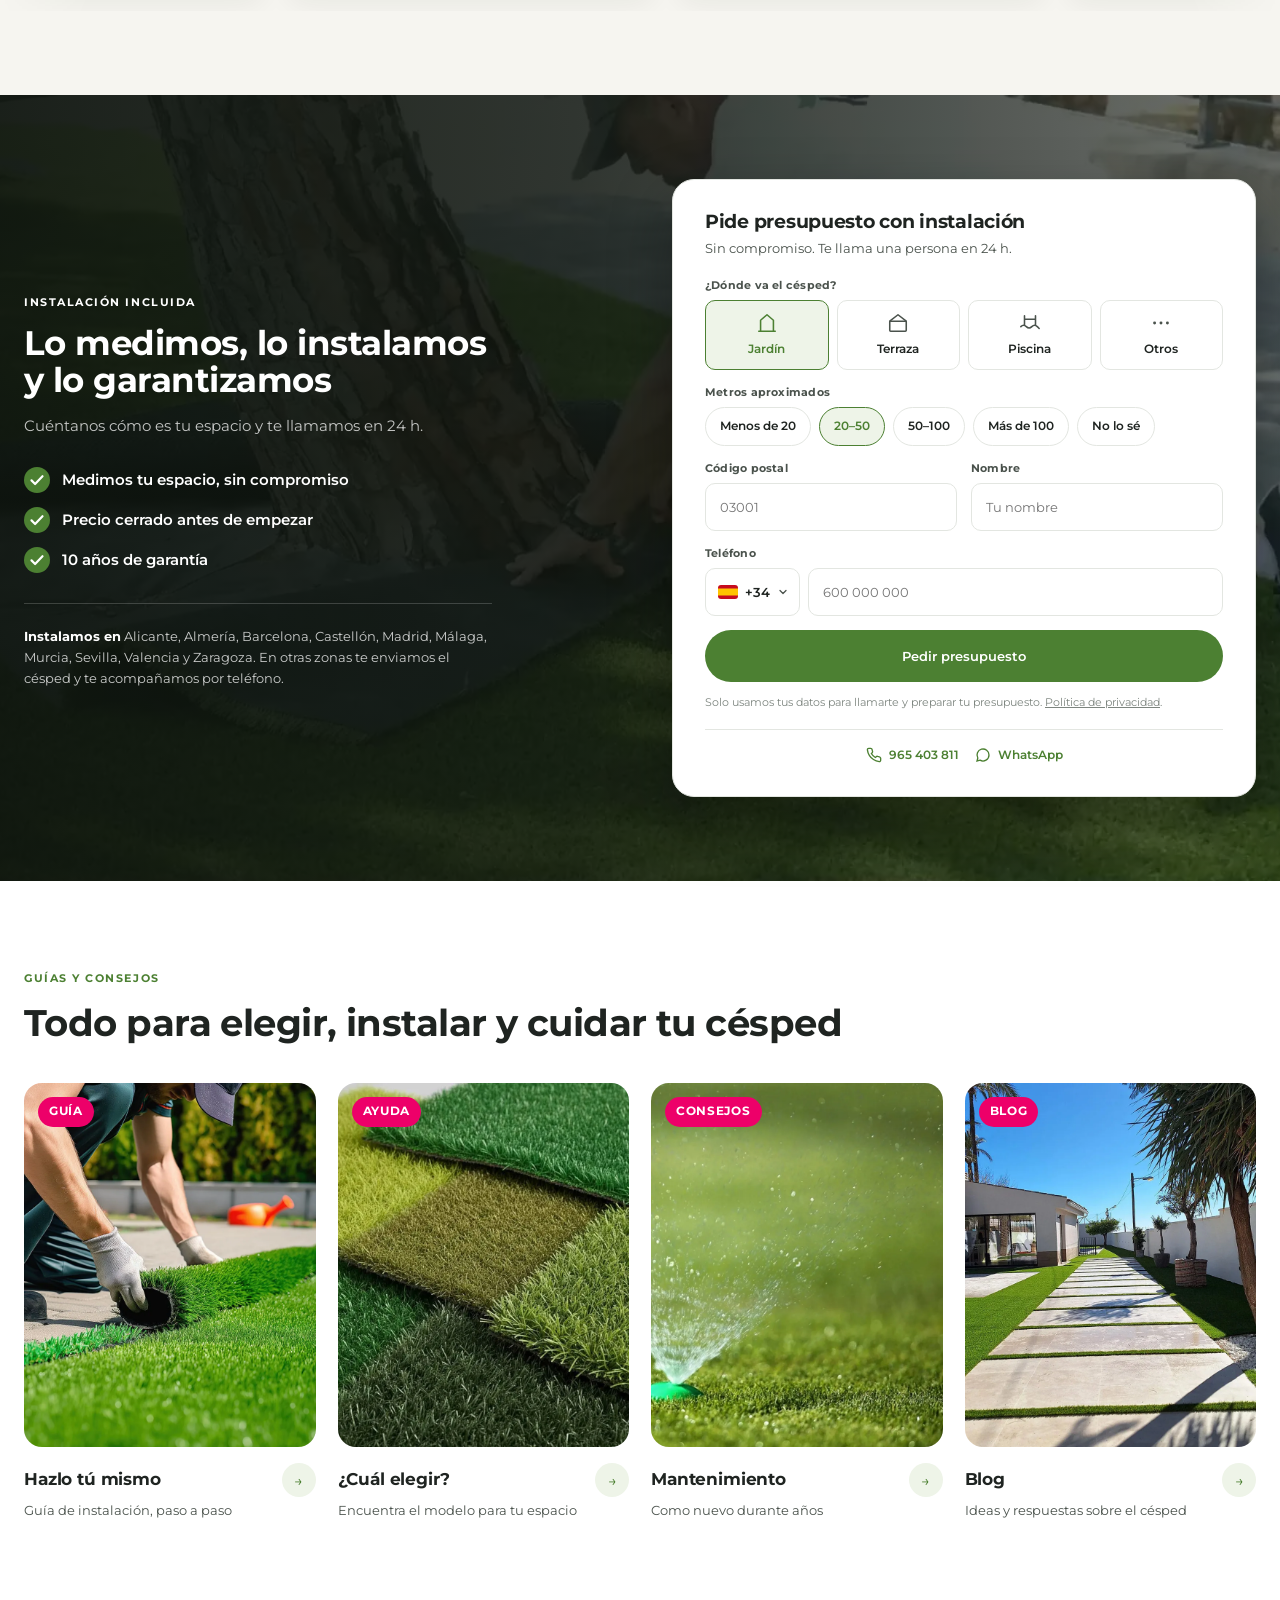
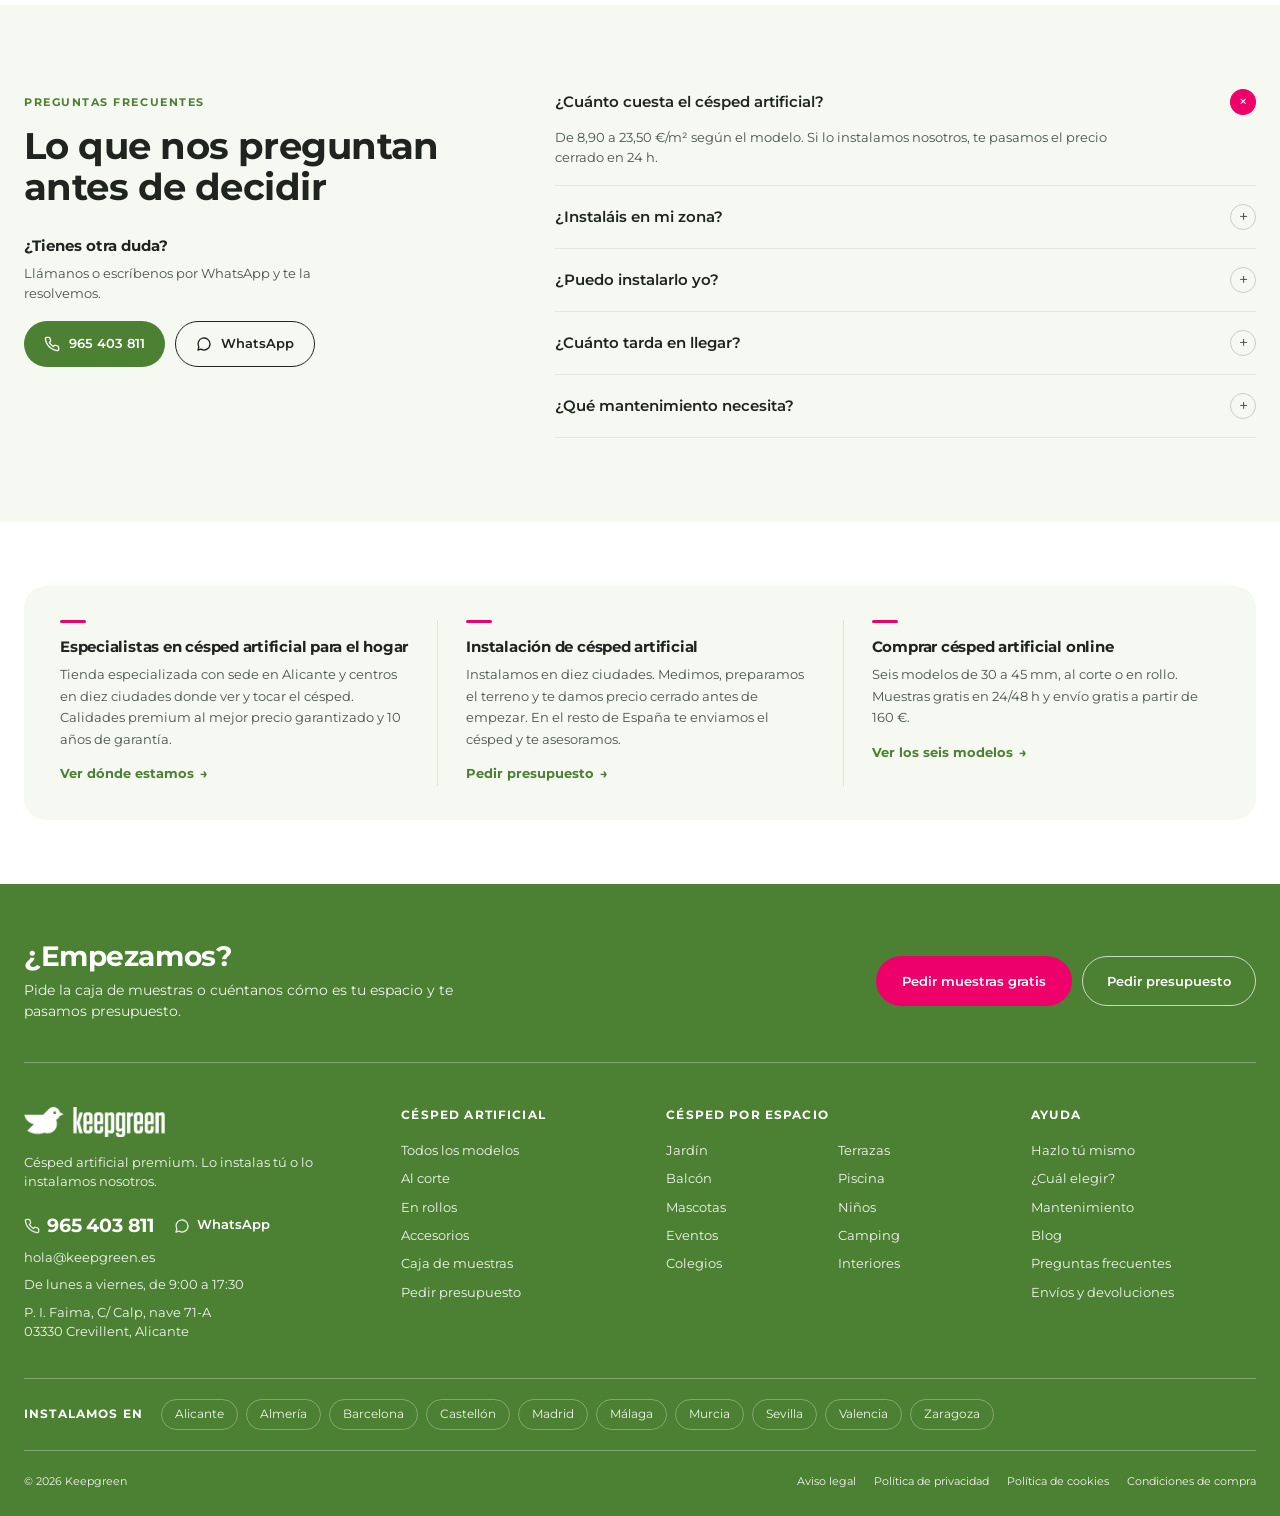
==== commit 8e21d226: "Textos: la h de las horas y el simbolo del euro no se separan de su numero al cambiar de linea Co-Au" ====
--- a/index.html
+++ b/index.html
@@ -16,8 +16,8 @@
 <body data-hero="f">
 
 <div class="topbar"><div class="wrap">
-  <span class="tb-o"><svg viewBox="0 0 24 24" fill="none" stroke="currentColor" stroke-width="2"><path d="M20 6 9 17l-5-5"/></svg>Envíos gratis desde 160 €</span>
-  <span class="tb-o"><svg viewBox="0 0 24 24" fill="none" stroke="currentColor" stroke-width="2"><path d="M20 6 9 17l-5-5"/></svg>Muestras gratis en 24/48 h</span>
+  <span class="tb-o"><svg viewBox="0 0 24 24" fill="none" stroke="currentColor" stroke-width="2"><path d="M20 6 9 17l-5-5"/></svg>Envíos gratis desde 160&nbsp;€</span>
+  <span class="tb-o"><svg viewBox="0 0 24 24" fill="none" stroke="currentColor" stroke-width="2"><path d="M20 6 9 17l-5-5"/></svg>Muestras gratis en 24/48&nbsp;h</span>
   <span class="tb-o"><svg viewBox="0 0 24 24" fill="none" stroke="currentColor" stroke-width="2"><path d="M20 6 9 17l-5-5"/></svg>Garantía de 10 años</span>
     <div class="tb-rot"><div class="tb-m on"><svg viewBox="0 0 24 24" fill="none" stroke="currentColor" stroke-width="2" stroke-linecap="round" stroke-linejoin="round" aria-hidden="true"><path d="m12 3 2.7 5.6 6.1.8-4.5 4.3 1.1 6.1L12 16.9 6.6 19.8l1.1-6.1L3.2 9.4l6.1-.8z"/></svg><span><b>4,62 sobre 5</b> en Trusted Shops · 121 opiniones verificadas</span></div><div class="tb-m"><svg viewBox="0 0 24 24" fill="none" stroke="currentColor" stroke-width="2" stroke-linecap="round" stroke-linejoin="round" aria-hidden="true"><path d="M12 21s-7-6.2-7-11a7 7 0 0 1 14 0c0 4.8-7 11-7 11z"/><circle cx="12" cy="10" r="2.5"/></svg><span><b>Instalación profesional</b> en 10 ciudades de España</span></div><div class="tb-m"><svg viewBox="0 0 24 24" fill="none" stroke="currentColor" stroke-width="2" stroke-linecap="round" stroke-linejoin="round" aria-hidden="true"><path d="M3 7h11v9H3zM14 10h4l3 3v3h-7z"/><circle cx="7" cy="18" r="1.6"/><circle cx="17.5" cy="18" r="1.6"/></svg><span><b>Envíos gratis</b> a partir de 160&nbsp;€</span></div><div class="tb-m"><svg viewBox="0 0 24 24" fill="none" stroke="currentColor" stroke-width="2" stroke-linecap="round" stroke-linejoin="round" aria-hidden="true"><circle cx="12" cy="12" r="9"/><path d="M12 7v5l3 2"/></svg><span>Tu pedido en casa en <b>24/48&nbsp;h</b></span></div><div class="tb-m"><svg viewBox="0 0 24 24" fill="none" stroke="currentColor" stroke-width="2" stroke-linecap="round" stroke-linejoin="round" aria-hidden="true"><path d="M20 12 12 20l-8-8V4h8z"/><circle cx="8.5" cy="8.5" r="1.3"/></svg><span><b>Seis modelos</b> desde 8,90&nbsp;€/m²</span></div></div>
   <div class="tb-mq"><div class="tb-mqt"><div class="tb-m"><svg viewBox="0 0 24 24" fill="none" stroke="currentColor" stroke-width="2" stroke-linecap="round" stroke-linejoin="round" aria-hidden="true"><path d="m12 3 2.7 5.6 6.1.8-4.5 4.3 1.1 6.1L12 16.9 6.6 19.8l1.1-6.1L3.2 9.4l6.1-.8z"/></svg><span><b>4,62 sobre 5</b> en Trusted Shops · 121 opiniones verificadas</span></div><div class="tb-m"><svg viewBox="0 0 24 24" fill="none" stroke="currentColor" stroke-width="2" stroke-linecap="round" stroke-linejoin="round" aria-hidden="true"><path d="M12 21s-7-6.2-7-11a7 7 0 0 1 14 0c0 4.8-7 11-7 11z"/><circle cx="12" cy="10" r="2.5"/></svg><span><b>Instalación profesional</b> en 10 ciudades de España</span></div><div class="tb-m"><svg viewBox="0 0 24 24" fill="none" stroke="currentColor" stroke-width="2" stroke-linecap="round" stroke-linejoin="round" aria-hidden="true"><path d="M3 7h11v9H3zM14 10h4l3 3v3h-7z"/><circle cx="7" cy="18" r="1.6"/><circle cx="17.5" cy="18" r="1.6"/></svg><span><b>Envíos gratis</b> a partir de 160&nbsp;€</span></div><div class="tb-m"><svg viewBox="0 0 24 24" fill="none" stroke="currentColor" stroke-width="2" stroke-linecap="round" stroke-linejoin="round" aria-hidden="true"><circle cx="12" cy="12" r="9"/><path d="M12 7v5l3 2"/></svg><span>Tu pedido en casa en <b>24/48&nbsp;h</b></span></div><div class="tb-m"><svg viewBox="0 0 24 24" fill="none" stroke="currentColor" stroke-width="2" stroke-linecap="round" stroke-linejoin="round" aria-hidden="true"><path d="M20 12 12 20l-8-8V4h8z"/><circle cx="8.5" cy="8.5" r="1.3"/></svg><span><b>Seis modelos</b> desde 8,90&nbsp;€/m²</span></div></div></div>
@@ -72,11 +72,11 @@
         <small>Opción 1</small>
         <h2>Lo instalo yo</h2>
         <p>Elige modelo, pide muestras gratis y te lo cortamos a medida.</p>
-        <ul><li><svg viewBox="0 0 24 24"><path d="M20 6 9 17l-5-5"/></svg>Seis modelos desde 8,90 €/m²</li><li><svg viewBox="0 0 24 24"><path d="M20 6 9 17l-5-5"/></svg>Muestras gratis en 24/48 h</li><li><svg viewBox="0 0 24 24"><path d="M20 6 9 17l-5-5"/></svg>Guías y vídeos para cada superficie</li></ul>
+        <ul><li><svg viewBox="0 0 24 24"><path d="M20 6 9 17l-5-5"/></svg>Seis modelos desde 8,90&nbsp;€/m²</li><li><svg viewBox="0 0 24 24"><path d="M20 6 9 17l-5-5"/></svg>Muestras gratis en 24/48&nbsp;h</li><li><svg viewBox="0 0 24 24"><path d="M20 6 9 17l-5-5"/></svg>Guías y vídeos para cada superficie</li></ul>
         <span class="btn btn-ghost">Ver modelos y pedir muestras</span>
       </a>
       <a class="door pro" href="#instalacion">
-        <span class="fav">Te llamamos en 24 h</span>
+        <span class="fav">Te llamamos en 24&nbsp;h</span>
         <span class="ic"><svg viewBox="0 0 24 24"><path d="M3 21h18"/><path d="M5 21V7l7-4 7 4v14"/><path d="M9 21v-6h6v6"/><path d="M9 11h.01M15 11h.01"/></svg></span>
         <small>Opción 2</small>
         <h2>Quiero un instalador</h2>
@@ -99,11 +99,11 @@
   <div class="halves">
     <a class="half" href="#modelos">
       <img src="assets/home/cesped-artificial.webp" alt="Rollos de césped artificial Keepgreen">
-      <div class="t"><small>Opción 1</small><h2>Lo instalo yo</h2><p>Seis modelos desde 8,90 €/m², muestras gratis en 24/48 h y guías paso a paso.</p><span class="btn btn-white">Ver modelos y pedir muestras</span></div>
+      <div class="t"><small>Opción 1</small><h2>Lo instalo yo</h2><p>Seis modelos desde 8,90&nbsp;€/m², muestras gratis en 24/48&nbsp;h y guías paso a paso.</p><span class="btn btn-white">Ver modelos y pedir muestras</span></div>
     </a>
     <a class="half pro" href="#instalacion">
       <img src="assets/home/consejos-mantenimiento-cesped-artificial.webp" alt="Césped artificial instalado alrededor de una piscina">
-      <div class="t"><small>Opción 2 · Te llamamos en 24 h</small><h2>Quiero un instalador</h2><p>Medimos, presupuestamos e instalamos. Precio cerrado y 10 años de garantía.</p><span class="btn btn-green">Pedir presupuesto</span></div>
+      <div class="t"><small>Opción 2 · Te llamamos en 24&nbsp;h</small><h2>Quiero un instalador</h2><p>Medimos, presupuestamos e instalamos. Precio cerrado y 10 años de garantía.</p><span class="btn btn-green">Pedir presupuesto</span></div>
     </a>
   </div>
 </section>
@@ -133,11 +133,11 @@
     <div class="gcards">
       <a class="gcard" href="#modelos">
         <img src="assets/home/cesped-artificial.webp" alt="">
-        <div><small>Opción 1</small><h2>Lo instalo yo</h2><p>Elige entre seis modelos desde 8,90 €/m², pide muestras gratis y te lo cortamos a medida. Con guías y vídeos para cada superficie.</p><span class="btn btn-ghost">Ver modelos y pedir muestras</span></div>
+        <div><small>Opción 1</small><h2>Lo instalo yo</h2><p>Elige entre seis modelos desde 8,90&nbsp;€/m², pide muestras gratis y te lo cortamos a medida. Con guías y vídeos para cada superficie.</p><span class="btn btn-ghost">Ver modelos y pedir muestras</span></div>
       </a>
       <a class="gcard pro" href="#instalacion">
         <img src="assets/home/consejos-mantenimiento-cesped-artificial.webp" alt="">
-        <div><small>Opción 2 · Te llamamos en 24 h</small><h2>Quiero un instalador</h2><p>Medimos, presupuestamos e instalamos en 10 ciudades. Precio cerrado y 10 años de garantía en producto e instalación.</p><span class="btn btn-green">Pedir presupuesto</span></div>
+        <div><small>Opción 2 · Te llamamos en 24&nbsp;h</small><h2>Quiero un instalador</h2><p>Medimos, presupuestamos e instalamos en 10 ciudades. Precio cerrado y 10 años de garantía en producto e instalación.</p><span class="btn btn-green">Pedir presupuesto</span></div>
       </a>
     </div>
     <div class="help"><span>¿No lo tienes claro?</span><a href="tel:965403811">Llámanos al 965 403 811</a><a href="https://wa.me/34865614188">Escríbenos por WhatsApp</a></div>
@@ -147,15 +147,15 @@
 <!-- 2 · CONFIANZA -->
 <section class="trust"><div class="wrap">
   <div><svg viewBox="0 0 24 24"><path d="M3 21h18"/><path d="M5 21V9l7-6 7 6v12"/><path d="M9 21v-7h6v7"/></svg><div><b>Mejor precio garantizado</b><span>Calidades premium a precio directo</span></div></div>
-  <div><svg viewBox="0 0 24 24"><rect x="3" y="7" width="18" height="13" rx="2"/><path d="M3 11h18M8 7V4h8v3"/></svg><div><b>Muestras gratis</b><span>En casa en 24/48 h, sin compromiso</span></div></div>
-  <div><svg viewBox="0 0 24 24"><path d="M21 12a9 9 0 1 1-18 0 9 9 0 0 1 18 0z"/><path d="M12 8v4l3 2"/></svg><div><b>Te llamamos en 24 h</b><span>Una persona, no un bot</span></div></div>
+  <div><svg viewBox="0 0 24 24"><rect x="3" y="7" width="18" height="13" rx="2"/><path d="M3 11h18M8 7V4h8v3"/></svg><div><b>Muestras gratis</b><span>En casa en 24/48&nbsp;h, sin compromiso</span></div></div>
+  <div><svg viewBox="0 0 24 24"><path d="M21 12a9 9 0 1 1-18 0 9 9 0 0 1 18 0z"/><path d="M12 8v4l3 2"/></svg><div><b>Te llamamos en 24&nbsp;h</b><span>Una persona, no un bot</span></div></div>
   <div><svg viewBox="0 0 24 24"><path d="M12 22s8-4 8-10V5l-8-3-8 3v7c0 6 8 10 8 10z"/><path d="m9 12 2 2 4-4"/></svg><div><b>Garantía de 10 años</b><span>En todos nuestros modelos</span></div></div>
 </div></section>
 
 <section class="trust trn"><div class="wrap">
   <div><b>10 años</b><span>de garantía en todos los modelos</span></div>
-  <div><b>24/48 h</b><span>y tienes las muestras gratis en casa</span></div>
-  <div><b>160 €</b><span>de compra y el envío te sale gratis</span></div>
+  <div><b>24/48&nbsp;h</b><span>y tienes las muestras gratis en casa</span></div>
+  <div><b>160&nbsp;€</b><span>de compra y el envío te sale gratis</span></div>
   <div><b>10 ciudades</b><span>con centro Keepgreen</span></div>
 </div></section>
 
@@ -168,54 +168,54 @@
   <div class="grid-p reveal mod1">
     <article class="pc"><div class="ph"><img src="assets/cesped/jilguero-1.webp" alt="Césped artificial Jilguero 30 mm"><span class="off">-19 %</span><span class="mm">30 mm</span></div><div class="body">
       <div><small class="tag-p">El más vendido</small><h3>JILGUERO</h3><p class="sub">Aspecto de césped recién cortado. Ideal para jardines familiares y mascotas.</p></div>
-      <div class="price"><b>8,90 €/m²</b><s>11,00 €</s><small>IVA incl.</small></div>
+      <div class="price"><b>8,90&nbsp;€/m²</b><s>11,00&nbsp;€</s><small>IVA incl.</small></div>
       <div class="bars"><div>Suavidad<u><i class="f"></i><i class="f"></i><i></i><i></i></u></div><div>Memoria<u><i class="f"></i><i class="f"></i><i></i><i></i></u></div><div>Drenaje<u><i class="f"></i><i class="f"></i><i class="f"></i><i class="f"></i></u></div><div>Naturalidad<u><i class="f"></i><i class="f"></i><i class="f"></i><i></i></u></div></div>
       <div class="act"><a class="btn btn-green" href="#">Pedir muestra gratis</a><a class="btn btn-ghost" href="#" style="flex:0;padding:12px 16px">Ver</a></div>
     </div></article>
     <article class="pc"><div class="ph"><img src="assets/cesped/albatros-1.webp" alt="Césped artificial Albatros 40 mm"><span class="off">Oferta</span><span class="mm">40 mm</span></div><div class="body">
       <div><small class="tag-p">Equilibrado</small><h3>ALBATROS</h3><p class="sub">Mullido y generoso. Para zonas de descanso, terrazas y piscinas.</p></div>
-      <div class="price"><b>15,50 €/m²</b><s>17,00 €</s><small>IVA incl.</small></div>
+      <div class="price"><b>15,50&nbsp;€/m²</b><s>17,00&nbsp;€</s><small>IVA incl.</small></div>
       <div class="bars"><div>Suavidad<u><i class="f"></i><i class="f"></i><i class="f"></i><i></i></u></div><div>Memoria<u><i class="f"></i><i class="f"></i><i class="f"></i><i></i></u></div><div>Drenaje<u><i class="f"></i><i class="f"></i><i class="f"></i><i></i></u></div><div>Naturalidad<u><i class="f"></i><i class="f"></i><i class="f"></i><i class="f"></i></u></div></div>
       <div class="act"><a class="btn btn-green" href="#">Pedir muestra gratis</a><a class="btn btn-ghost" href="#" style="flex:0;padding:12px 16px">Ver</a></div>
     </div></article>
     <article class="pc"><div class="ph"><img src="assets/cesped/flamenco-1.webp" alt="Césped artificial Flamenco 45 mm"><span class="mm">45 mm</span></div><div class="body">
       <div><small class="tag-p">Premium</small><h3>FLAMENCO</h3><p class="sub">El más suave y mullido. Densidad extraordinaria, fibras siempre erguidas.</p></div>
-      <div class="price"><b>23,50 €/m²</b><small>IVA incl.</small></div>
+      <div class="price"><b>23,50&nbsp;€/m²</b><small>IVA incl.</small></div>
       <div class="bars"><div>Suavidad<u><i class="f"></i><i class="f"></i><i class="f"></i><i class="f"></i></u></div><div>Memoria<u><i class="f"></i><i class="f"></i><i class="f"></i><i></i></u></div><div>Drenaje<u><i class="f"></i><i class="f"></i><i class="f"></i><i></i></u></div><div>Naturalidad<u><i class="f"></i><i class="f"></i><i class="f"></i><i class="f"></i></u></div></div>
       <div class="act"><a class="btn btn-green" href="#">Pedir muestra gratis</a><a class="btn btn-ghost" href="#" style="flex:0;padding:12px 16px">Ver</a></div>
     </div></article>
   </div>
 
   <div class="grid-six reveal mod2">
-    <a class="mc" href="#"><div class="ph"><img src="assets/cesped/jilguero-1.webp" alt="Césped artificial Jilguero 30 mm"><span class="mm">30 mm</span></div><div class="body"><h3>JILGUERO</h3><p>Para jardines familiares y mascotas.</p><div class="price"><b>8,90 €/m²</b><s>11,00 €</s></div><span class="btn btn-ghost">Muestra gratis</span></div></a>
-    <a class="mc" href="#"><div class="ph"><img src="assets/cesped/ruisenor-1.webp" alt="Césped artificial Ruiseñor 30 mm"><span class="mm">30 mm</span></div><div class="body"><h3>RUISEÑOR</h3><p>Máxima densidad en 30 mm. Impecable con uso intensivo.</p><div class="price"><b>13,30 €/m²</b></div><span class="btn btn-ghost">Muestra gratis</span></div></a>
-    <a class="mc" href="#"><div class="ph"><img src="assets/cesped/kiwi-1.webp" alt="Césped artificial Kiwi 35 mm"><span class="mm">35 mm</span></div><div class="body"><h3>KIWI</h3><p>Suavidad y resistencia equilibradas. Niños y mascotas.</p><div class="price"><b>13,50 €/m²</b></div><span class="btn btn-ghost">Muestra gratis</span></div></a>
-    <a class="mc" href="#"><div class="ph"><img src="assets/cesped/cuco-1.webp" alt="Césped artificial Cuco 35 mm"><span class="mm">35 mm</span></div><div class="body"><h3>CUCO</h3><p>Fibra plana de 4 tonos y la densidad más alta de la gama.</p><div class="price"><b>16,50 €/m²</b></div><span class="btn btn-ghost">Muestra gratis</span></div></a>
-    <a class="mc" href="#"><div class="ph"><img src="assets/cesped/albatros-1.webp" alt="Césped artificial Albatros 40 mm"><span class="mm">40 mm</span></div><div class="body"><h3>ALBATROS</h3><p>Mullido. Terrazas, piscinas y descanso.</p><div class="price"><b>15,50 €/m²</b><s>17,00 €</s></div><span class="btn btn-ghost">Muestra gratis</span></div></a>
-    <a class="mc" href="#"><div class="ph"><img src="assets/cesped/flamenco-1.webp" alt="Césped artificial Flamenco 45 mm"><span class="mm">45 mm</span></div><div class="body"><h3>FLAMENCO</h3><p>El más suave de la gama.</p><div class="price"><b>23,50 €/m²</b></div><span class="btn btn-ghost">Muestra gratis</span></div></a>
+    <a class="mc" href="#"><div class="ph"><img src="assets/cesped/jilguero-1.webp" alt="Césped artificial Jilguero 30 mm"><span class="mm">30 mm</span></div><div class="body"><h3>JILGUERO</h3><p>Para jardines familiares y mascotas.</p><div class="price"><b>8,90&nbsp;€/m²</b><s>11,00&nbsp;€</s></div><span class="btn btn-ghost">Muestra gratis</span></div></a>
+    <a class="mc" href="#"><div class="ph"><img src="assets/cesped/ruisenor-1.webp" alt="Césped artificial Ruiseñor 30 mm"><span class="mm">30 mm</span></div><div class="body"><h3>RUISEÑOR</h3><p>Máxima densidad en 30 mm. Impecable con uso intensivo.</p><div class="price"><b>13,30&nbsp;€/m²</b></div><span class="btn btn-ghost">Muestra gratis</span></div></a>
+    <a class="mc" href="#"><div class="ph"><img src="assets/cesped/kiwi-1.webp" alt="Césped artificial Kiwi 35 mm"><span class="mm">35 mm</span></div><div class="body"><h3>KIWI</h3><p>Suavidad y resistencia equilibradas. Niños y mascotas.</p><div class="price"><b>13,50&nbsp;€/m²</b></div><span class="btn btn-ghost">Muestra gratis</span></div></a>
+    <a class="mc" href="#"><div class="ph"><img src="assets/cesped/cuco-1.webp" alt="Césped artificial Cuco 35 mm"><span class="mm">35 mm</span></div><div class="body"><h3>CUCO</h3><p>Fibra plana de 4 tonos y la densidad más alta de la gama.</p><div class="price"><b>16,50&nbsp;€/m²</b></div><span class="btn btn-ghost">Muestra gratis</span></div></a>
+    <a class="mc" href="#"><div class="ph"><img src="assets/cesped/albatros-1.webp" alt="Césped artificial Albatros 40 mm"><span class="mm">40 mm</span></div><div class="body"><h3>ALBATROS</h3><p>Mullido. Terrazas, piscinas y descanso.</p><div class="price"><b>15,50&nbsp;€/m²</b><s>17,00&nbsp;€</s></div><span class="btn btn-ghost">Muestra gratis</span></div></a>
+    <a class="mc" href="#"><div class="ph"><img src="assets/cesped/flamenco-1.webp" alt="Césped artificial Flamenco 45 mm"><span class="mm">45 mm</span></div><div class="body"><h3>FLAMENCO</h3><p>El más suave de la gama.</p><div class="price"><b>23,50&nbsp;€/m²</b></div><span class="btn btn-ghost">Muestra gratis</span></div></a>
   </div>
 
   <div class="grid-rt reveal mod3">
-    <a class="rt" href="#"><img src="assets/cesped/jilguero-3.webp" alt="Césped artificial Jilguero 30 mm"><div class="num"><b>30</b><span>mm<br>de fibra</span></div><div class="body"><small>Césped artificial</small><h3>JILGUERO</h3><p>Para jardines familiares y mascotas.</p><div class="price"><b>8,90 €/m²</b><small>IVA incl.</small></div><span class="btn btn-green">Me interesa Jilguero →</span></div></a>
-    <a class="rt" href="#"><img src="assets/cesped/albatros-3.webp" alt="Césped artificial Albatros 40 mm"><div class="num"><b>40</b><span>mm<br>de fibra</span></div><div class="body"><small>Césped artificial</small><h3>ALBATROS</h3><p>Mullido. Terrazas, piscinas y descanso.</p><div class="price"><b>15,50 €/m²</b><small>IVA incl.</small></div><span class="btn btn-green">Me interesa Albatros →</span></div></a>
-    <a class="rt" href="#"><img src="assets/cesped/flamenco-3.webp" alt="Césped artificial Flamenco 45 mm"><div class="num"><b>45</b><span>mm<br>de fibra</span></div><div class="body"><small>Césped artificial</small><h3>FLAMENCO</h3><p>El más suave de la gama.</p><div class="price"><b>23,50 €/m²</b><small>IVA incl.</small></div><span class="btn btn-green">Me interesa Flamenco →</span></div></a>
+    <a class="rt" href="#"><img src="assets/cesped/jilguero-3.webp" alt="Césped artificial Jilguero 30 mm"><div class="num"><b>30</b><span>mm<br>de fibra</span></div><div class="body"><small>Césped artificial</small><h3>JILGUERO</h3><p>Para jardines familiares y mascotas.</p><div class="price"><b>8,90&nbsp;€/m²</b><small>IVA incl.</small></div><span class="btn btn-green">Me interesa Jilguero →</span></div></a>
+    <a class="rt" href="#"><img src="assets/cesped/albatros-3.webp" alt="Césped artificial Albatros 40 mm"><div class="num"><b>40</b><span>mm<br>de fibra</span></div><div class="body"><small>Césped artificial</small><h3>ALBATROS</h3><p>Mullido. Terrazas, piscinas y descanso.</p><div class="price"><b>15,50&nbsp;€/m²</b><small>IVA incl.</small></div><span class="btn btn-green">Me interesa Albatros →</span></div></a>
+    <a class="rt" href="#"><img src="assets/cesped/flamenco-3.webp" alt="Césped artificial Flamenco 45 mm"><div class="num"><b>45</b><span>mm<br>de fibra</span></div><div class="body"><small>Césped artificial</small><h3>FLAMENCO</h3><p>El más suave de la gama.</p><div class="price"><b>23,50&nbsp;€/m²</b><small>IVA incl.</small></div><span class="btn btn-green">Me interesa Flamenco →</span></div></a>
   </div>
   <div class="grid-rt six reveal mod4">
-    <article class="rt sm"><a href="#"><img src="assets/cesped/jilguero-3n.webp" alt="Césped artificial Jilguero 30 mm"><img class="tx" src="assets/cesped/jilguero-tex.webp" alt="" loading="lazy"></a><span class="flag">El más económico</span><div class="ptag"><b>8,90 €</b>/m²</div><div class="num"><b>30</b><span>mm<br>de fibra</span></div><div class="mms"><span>Altura</span><i class=on>30</i><i>35</i><i>40</i><i>45</i><em>mm</em></div><div class="mmp"><img src="assets/cesped/jilguero-1n.webp" alt="" loading="lazy"><span><b>30 mm</b>de altura</span></div><div class="body"><div class="top"><h3>JILGUERO <span class="mmc">30 mm</span></h3><div class="price"><b>8,90 €<i>/m²</i></b><small>IVA incl.</small></div></div><p>Jardines familiares y mascotas.</p><div class="act"><a class="btn btn-ghost" href="#">Ver modelo</a><a class="btn btn-green" href="#">Comprar</a></div></div></article>
-    <article class="rt sm"><a href="#"><img src="assets/cesped/ruisenor-3n.webp" alt="Césped artificial Ruiseñor 30 mm"><img class="tx" src="assets/cesped/ruisenor-tex.webp" alt="" loading="lazy"></a><div class="ptag"><b>13,30 €</b>/m²</div><div class="num"><b>30</b><span>mm<br>de fibra</span></div><div class="mms"><span>Altura</span><i class=on>30</i><i>35</i><i>40</i><i>45</i><em>mm</em></div><div class="mmp"><img src="assets/cesped/ruisenor-1n.webp" alt="" loading="lazy"><span><b>30 mm</b>de altura</span></div><div class="body"><div class="top"><h3>RUISEÑOR <span class="mmc">30 mm</span></h3><div class="price"><b>13,30 €<i>/m²</i></b><small>IVA incl.</small></div></div><p>Máxima densidad en 30 mm.</p><div class="act"><a class="btn btn-ghost" href="#">Ver modelo</a><a class="btn btn-green" href="#">Comprar</a></div></div></article>
-    <article class="rt sm"><a href="#"><img src="assets/cesped/kiwi-3n.webp" alt="Césped artificial Kiwi 35 mm"><img class="tx" src="assets/cesped/kiwi-tex.webp" alt="" loading="lazy"></a><div class="ptag"><b>13,50 €</b>/m²</div><div class="num"><b>35</b><span>mm<br>de fibra</span></div><div class="mms"><span>Altura</span><i>30</i><i class=on>35</i><i>40</i><i>45</i><em>mm</em></div><div class="mmp"><img src="assets/cesped/kiwi-1n.webp" alt="" loading="lazy"><span><b>35 mm</b>de altura</span></div><div class="body"><div class="top"><h3>KIWI <span class="mmc">35 mm</span></h3><div class="price"><b>13,50 €<i>/m²</i></b><small>IVA incl.</small></div></div><p>Niños y mascotas, uso diario.</p><div class="act"><a class="btn btn-ghost" href="#">Ver modelo</a><a class="btn btn-green" href="#">Comprar</a></div></div></article>
-    <article class="rt sm"><a href="#"><img src="assets/cesped/albatros-3n.webp" alt="Césped artificial Albatros 40 mm"><img class="tx" src="assets/cesped/albatros-tex.webp" alt="" loading="lazy"></a><div class="ptag"><b>15,50 €</b>/m²</div><div class="num"><b>40</b><span>mm<br>de fibra</span></div><div class="mms"><span>Altura</span><i>30</i><i>35</i><i class=on>40</i><i>45</i><em>mm</em></div><div class="mmp"><img src="assets/cesped/albatros-1n.webp" alt="" loading="lazy"><span><b>40 mm</b>de altura</span></div><div class="body"><div class="top"><h3>ALBATROS <span class="mmc">40 mm</span></h3><div class="price"><b>15,50 €<i>/m²</i></b><small>IVA incl.</small></div></div><p>Terrazas, piscinas y descanso.</p><div class="act"><a class="btn btn-ghost" href="#">Ver modelo</a><a class="btn btn-green" href="#">Comprar</a></div></div></article>
-    <article class="rt sm"><a href="#"><img src="assets/cesped/cuco-3n.webp" alt="Césped artificial Cuco 35 mm"><img class="tx" src="assets/cesped/cuco-tex.webp" alt="" loading="lazy"></a><div class="ptag"><b>16,50 €</b>/m²</div><div class="num"><b>35</b><span>mm<br>de fibra</span></div><div class="mms"><span>Altura</span><i>30</i><i class=on>35</i><i>40</i><i>45</i><em>mm</em></div><div class="mmp"><img src="assets/cesped/cuco-1n.webp" alt="" loading="lazy"><span><b>35 mm</b>de altura</span></div><div class="body"><div class="top"><h3>CUCO <span class="mmc">35 mm</span></h3><div class="price"><b>16,50 €<i>/m²</i></b><small>IVA incl.</small></div></div><p>Fibra plana, el más denso.</p><div class="act"><a class="btn btn-ghost" href="#">Ver modelo</a><a class="btn btn-green" href="#">Comprar</a></div></div></article>
-    <article class="rt sm"><a href="#"><img src="assets/cesped/flamenco-3n.webp" alt="Césped artificial Flamenco 45 mm"><img class="tx" src="assets/cesped/flamenco-tex.webp" alt="" loading="lazy"></a><div class="ptag"><b>23,50 €</b>/m²</div><div class="num"><b>45</b><span>mm<br>de fibra</span></div><div class="mms"><span>Altura</span><i>30</i><i>35</i><i>40</i><i class=on>45</i><em>mm</em></div><div class="mmp"><img src="assets/cesped/flamenco-1n.webp" alt="" loading="lazy"><span><b>45 mm</b>de altura</span></div><div class="body"><div class="top"><h3>FLAMENCO <span class="mmc">45 mm</span></h3><div class="price"><b>23,50 €<i>/m²</i></b><small>IVA incl.</small></div></div><p>El más suave de la gama.</p><div class="act"><a class="btn btn-ghost" href="#">Ver modelo</a><a class="btn btn-green" href="#">Comprar</a></div></div></article>
+    <article class="rt sm"><a href="#"><img src="assets/cesped/jilguero-3n.webp" alt="Césped artificial Jilguero 30 mm"><img class="tx" src="assets/cesped/jilguero-tex.webp" alt="" loading="lazy"></a><span class="flag">El más económico</span><div class="ptag"><b>8,90&nbsp;€</b>/m²</div><div class="num"><b>30</b><span>mm<br>de fibra</span></div><div class="mms"><span>Altura</span><i class=on>30</i><i>35</i><i>40</i><i>45</i><em>mm</em></div><div class="mmp"><img src="assets/cesped/jilguero-1n.webp" alt="" loading="lazy"><span><b>30 mm</b>de altura</span></div><div class="body"><div class="top"><h3>JILGUERO <span class="mmc">30 mm</span></h3><div class="price"><b>8,90&nbsp;€<i>/m²</i></b><small>IVA incl.</small></div></div><p>Jardines familiares y mascotas.</p><div class="act"><a class="btn btn-ghost" href="#">Ver modelo</a><a class="btn btn-green" href="#">Comprar</a></div></div></article>
+    <article class="rt sm"><a href="#"><img src="assets/cesped/ruisenor-3n.webp" alt="Césped artificial Ruiseñor 30 mm"><img class="tx" src="assets/cesped/ruisenor-tex.webp" alt="" loading="lazy"></a><div class="ptag"><b>13,30&nbsp;€</b>/m²</div><div class="num"><b>30</b><span>mm<br>de fibra</span></div><div class="mms"><span>Altura</span><i class=on>30</i><i>35</i><i>40</i><i>45</i><em>mm</em></div><div class="mmp"><img src="assets/cesped/ruisenor-1n.webp" alt="" loading="lazy"><span><b>30 mm</b>de altura</span></div><div class="body"><div class="top"><h3>RUISEÑOR <span class="mmc">30 mm</span></h3><div class="price"><b>13,30&nbsp;€<i>/m²</i></b><small>IVA incl.</small></div></div><p>Máxima densidad en 30 mm.</p><div class="act"><a class="btn btn-ghost" href="#">Ver modelo</a><a class="btn btn-green" href="#">Comprar</a></div></div></article>
+    <article class="rt sm"><a href="#"><img src="assets/cesped/kiwi-3n.webp" alt="Césped artificial Kiwi 35 mm"><img class="tx" src="assets/cesped/kiwi-tex.webp" alt="" loading="lazy"></a><div class="ptag"><b>13,50&nbsp;€</b>/m²</div><div class="num"><b>35</b><span>mm<br>de fibra</span></div><div class="mms"><span>Altura</span><i>30</i><i class=on>35</i><i>40</i><i>45</i><em>mm</em></div><div class="mmp"><img src="assets/cesped/kiwi-1n.webp" alt="" loading="lazy"><span><b>35 mm</b>de altura</span></div><div class="body"><div class="top"><h3>KIWI <span class="mmc">35 mm</span></h3><div class="price"><b>13,50&nbsp;€<i>/m²</i></b><small>IVA incl.</small></div></div><p>Niños y mascotas, uso diario.</p><div class="act"><a class="btn btn-ghost" href="#">Ver modelo</a><a class="btn btn-green" href="#">Comprar</a></div></div></article>
+    <article class="rt sm"><a href="#"><img src="assets/cesped/albatros-3n.webp" alt="Césped artificial Albatros 40 mm"><img class="tx" src="assets/cesped/albatros-tex.webp" alt="" loading="lazy"></a><div class="ptag"><b>15,50&nbsp;€</b>/m²</div><div class="num"><b>40</b><span>mm<br>de fibra</span></div><div class="mms"><span>Altura</span><i>30</i><i>35</i><i class=on>40</i><i>45</i><em>mm</em></div><div class="mmp"><img src="assets/cesped/albatros-1n.webp" alt="" loading="lazy"><span><b>40 mm</b>de altura</span></div><div class="body"><div class="top"><h3>ALBATROS <span class="mmc">40 mm</span></h3><div class="price"><b>15,50&nbsp;€<i>/m²</i></b><small>IVA incl.</small></div></div><p>Terrazas, piscinas y descanso.</p><div class="act"><a class="btn btn-ghost" href="#">Ver modelo</a><a class="btn btn-green" href="#">Comprar</a></div></div></article>
+    <article class="rt sm"><a href="#"><img src="assets/cesped/cuco-3n.webp" alt="Césped artificial Cuco 35 mm"><img class="tx" src="assets/cesped/cuco-tex.webp" alt="" loading="lazy"></a><div class="ptag"><b>16,50&nbsp;€</b>/m²</div><div class="num"><b>35</b><span>mm<br>de fibra</span></div><div class="mms"><span>Altura</span><i>30</i><i class=on>35</i><i>40</i><i>45</i><em>mm</em></div><div class="mmp"><img src="assets/cesped/cuco-1n.webp" alt="" loading="lazy"><span><b>35 mm</b>de altura</span></div><div class="body"><div class="top"><h3>CUCO <span class="mmc">35 mm</span></h3><div class="price"><b>16,50&nbsp;€<i>/m²</i></b><small>IVA incl.</small></div></div><p>Fibra plana, el más denso.</p><div class="act"><a class="btn btn-ghost" href="#">Ver modelo</a><a class="btn btn-green" href="#">Comprar</a></div></div></article>
+    <article class="rt sm"><a href="#"><img src="assets/cesped/flamenco-3n.webp" alt="Césped artificial Flamenco 45 mm"><img class="tx" src="assets/cesped/flamenco-tex.webp" alt="" loading="lazy"></a><div class="ptag"><b>23,50&nbsp;€</b>/m²</div><div class="num"><b>45</b><span>mm<br>de fibra</span></div><div class="mms"><span>Altura</span><i>30</i><i>35</i><i>40</i><i class=on>45</i><em>mm</em></div><div class="mmp"><img src="assets/cesped/flamenco-1n.webp" alt="" loading="lazy"><span><b>45 mm</b>de altura</span></div><div class="body"><div class="top"><h3>FLAMENCO <span class="mmc">45 mm</span></h3><div class="price"><b>23,50&nbsp;€<i>/m²</i></b><small>IVA incl.</small></div></div><p>El más suave de la gama.</p><div class="act"><a class="btn btn-ghost" href="#">Ver modelo</a><a class="btn btn-green" href="#">Comprar</a></div></div></article>
   </div>
   <p class="swipe-hint mod4" aria-hidden="true">Desliza para ver los seis <i>→</i></p>
   <div class="ptable reveal mod4">
-    <div class="prow"><img src="assets/cesped/jilguero-3n.webp" alt="Césped artificial Jilguero 30 mm" loading="lazy"><div class="pn"><h3>JILGUERO <span class="mmc">30 mm</span></h3><p>Jardines familiares y mascotas.</p></div><div class="pp"><b>8,90 €</b><i>/m²</i><small>IVA incl.</small></div><div class="act"><a class="btn btn-ghost" href="#">Ver modelo</a><a class="btn btn-green" href="#">Comprar</a></div></div>
-    <div class="prow"><img src="assets/cesped/ruisenor-3n.webp" alt="Césped artificial Ruiseñor 30 mm" loading="lazy"><div class="pn"><h3>RUISEÑOR <span class="mmc">30 mm</span></h3><p>Máxima densidad en 30 mm.</p></div><div class="pp"><b>13,30 €</b><i>/m²</i><small>IVA incl.</small></div><div class="act"><a class="btn btn-ghost" href="#">Ver modelo</a><a class="btn btn-green" href="#">Comprar</a></div></div>
-    <div class="prow"><img src="assets/cesped/kiwi-3n.webp" alt="Césped artificial Kiwi 35 mm" loading="lazy"><div class="pn"><h3>KIWI <span class="mmc">35 mm</span></h3><p>Niños y mascotas, uso diario.</p></div><div class="pp"><b>13,50 €</b><i>/m²</i><small>IVA incl.</small></div><div class="act"><a class="btn btn-ghost" href="#">Ver modelo</a><a class="btn btn-green" href="#">Comprar</a></div></div>
-    <div class="prow"><img src="assets/cesped/albatros-3n.webp" alt="Césped artificial Albatros 40 mm" loading="lazy"><div class="pn"><h3>ALBATROS <span class="mmc">40 mm</span></h3><p>Terrazas, piscinas y descanso.</p></div><div class="pp"><b>15,50 €</b><i>/m²</i><small>IVA incl.</small></div><div class="act"><a class="btn btn-ghost" href="#">Ver modelo</a><a class="btn btn-green" href="#">Comprar</a></div></div>
-    <div class="prow"><img src="assets/cesped/cuco-3n.webp" alt="Césped artificial Cuco 35 mm" loading="lazy"><div class="pn"><h3>CUCO <span class="mmc">35 mm</span></h3><p>Fibra plana, el más denso.</p></div><div class="pp"><b>16,50 €</b><i>/m²</i><small>IVA incl.</small></div><div class="act"><a class="btn btn-ghost" href="#">Ver modelo</a><a class="btn btn-green" href="#">Comprar</a></div></div>
-    <div class="prow"><img src="assets/cesped/flamenco-3n.webp" alt="Césped artificial Flamenco 45 mm" loading="lazy"><div class="pn"><h3>FLAMENCO <span class="mmc">45 mm</span></h3><p>El más suave de la gama.</p></div><div class="pp"><b>23,50 €</b><i>/m²</i><small>IVA incl.</small></div><div class="act"><a class="btn btn-ghost" href="#">Ver modelo</a><a class="btn btn-green" href="#">Comprar</a></div></div>
+    <div class="prow"><img src="assets/cesped/jilguero-3n.webp" alt="Césped artificial Jilguero 30 mm" loading="lazy"><div class="pn"><h3>JILGUERO <span class="mmc">30 mm</span></h3><p>Jardines familiares y mascotas.</p></div><div class="pp"><b>8,90&nbsp;€</b><i>/m²</i><small>IVA incl.</small></div><div class="act"><a class="btn btn-ghost" href="#">Ver modelo</a><a class="btn btn-green" href="#">Comprar</a></div></div>
+    <div class="prow"><img src="assets/cesped/ruisenor-3n.webp" alt="Césped artificial Ruiseñor 30 mm" loading="lazy"><div class="pn"><h3>RUISEÑOR <span class="mmc">30 mm</span></h3><p>Máxima densidad en 30 mm.</p></div><div class="pp"><b>13,30&nbsp;€</b><i>/m²</i><small>IVA incl.</small></div><div class="act"><a class="btn btn-ghost" href="#">Ver modelo</a><a class="btn btn-green" href="#">Comprar</a></div></div>
+    <div class="prow"><img src="assets/cesped/kiwi-3n.webp" alt="Césped artificial Kiwi 35 mm" loading="lazy"><div class="pn"><h3>KIWI <span class="mmc">35 mm</span></h3><p>Niños y mascotas, uso diario.</p></div><div class="pp"><b>13,50&nbsp;€</b><i>/m²</i><small>IVA incl.</small></div><div class="act"><a class="btn btn-ghost" href="#">Ver modelo</a><a class="btn btn-green" href="#">Comprar</a></div></div>
+    <div class="prow"><img src="assets/cesped/albatros-3n.webp" alt="Césped artificial Albatros 40 mm" loading="lazy"><div class="pn"><h3>ALBATROS <span class="mmc">40 mm</span></h3><p>Terrazas, piscinas y descanso.</p></div><div class="pp"><b>15,50&nbsp;€</b><i>/m²</i><small>IVA incl.</small></div><div class="act"><a class="btn btn-ghost" href="#">Ver modelo</a><a class="btn btn-green" href="#">Comprar</a></div></div>
+    <div class="prow"><img src="assets/cesped/cuco-3n.webp" alt="Césped artificial Cuco 35 mm" loading="lazy"><div class="pn"><h3>CUCO <span class="mmc">35 mm</span></h3><p>Fibra plana, el más denso.</p></div><div class="pp"><b>16,50&nbsp;€</b><i>/m²</i><small>IVA incl.</small></div><div class="act"><a class="btn btn-ghost" href="#">Ver modelo</a><a class="btn btn-green" href="#">Comprar</a></div></div>
+    <div class="prow"><img src="assets/cesped/flamenco-3n.webp" alt="Césped artificial Flamenco 45 mm" loading="lazy"><div class="pn"><h3>FLAMENCO <span class="mmc">45 mm</span></h3><p>El más suave de la gama.</p></div><div class="pp"><b>23,50&nbsp;€</b><i>/m²</i><small>IVA incl.</small></div><div class="act"><a class="btn btn-ghost" href="#">Ver modelo</a><a class="btn btn-green" href="#">Comprar</a></div></div>
   </div>
   </div></section>
 
@@ -238,7 +238,7 @@
       </ul>
       <div class="sact sact2"><div class="sb-row"><a class="btn btn-green sb-cta" href="#muestras" data-samples><span>Pedir muestras gratis</span><i>→</i></a></div><ul class="sb-ok"><li>Sin compromiso</li><li>Sin coste de envío</li></ul></div>
     </div>
-    <ol class="sb-s"><li><b>1</b>Pides la caja</li><li><b>2</b>La recibes en 24/48 h</li><li><b>3</b>Comparas en casa y eliges</li></ol>
+    <ol class="sb-s"><li><b>1</b>Pides la caja</li><li><b>2</b>La recibes en 24/48&nbsp;h</li><li><b>3</b>Comparas en casa y eliges</li></ol>
   </div>
 </div></section>
 
@@ -263,7 +263,7 @@
   <div class="reveal ins1">
     <span class="eyebrow">Quiero un instalador</span>
     <h2>Una buena instalación importa tanto como el césped</h2>
-    <p class="lead" style="margin-top:14px">Por eso también te lo instalamos. Nos cuentas tu espacio, te llamamos en 24 h y te damos precio cerrado con instalación.</p>
+    <p class="lead" style="margin-top:14px">Por eso también te lo instalamos. Nos cuentas tu espacio, te llamamos en 24&nbsp;h y te damos precio cerrado con instalación.</p>
     <div class="steps">
       <div><span>1</span><div><b>Nos cuentas tu espacio</b><p>Dos minutos en el formulario, o una llamada. No hace falta tener los metros exactos.</p></div></div>
       <div><span>2</span><div><b>Te llamamos y medimos</b><p>Un asesor te recomienda modelo y cerramos precio con visita o por planos.</p></div></div>
@@ -277,7 +277,7 @@
   <div class="reveal ins2" id="zonas">
     <span class="eyebrow">Instalación incluida</span>
     <h2>Lo medimos, lo instalamos y lo garantizamos</h2>
-    <p class="lead ld-a" style="margin-top:14px">Precio cerrado y 10 años de garantía. Te llamamos en 24 h.</p>
+    <p class="lead ld-a" style="margin-top:14px">Precio cerrado y 10 años de garantía. Te llamamos en 24&nbsp;h.</p>
     <p class="lead ld-b" style="margin-top:14px">Cuéntanos cómo es tu espacio y te llamamos en 24&nbsp;h.</p>
     <ul class="ins-ok"><li>Medimos tu espacio, sin compromiso</li><li>Precio cerrado antes de empezar</li><li>10 años de garantía</li></ul>
     <div class="psteps">
@@ -296,7 +296,7 @@
   </div>
   <form class="form qf reveal" onsubmit="return false">
     <h3>Pide presupuesto con instalación</h3>
-    <p class="sub">Sin compromiso. Te llama una persona en 24 h.</p>
+    <p class="sub">Sin compromiso. Te llama una persona en 24&nbsp;h.</p>
     <p class="qf-model" style="display:none"><span>Te interesa:</span><input type="hidden" name="modelo" id="qf-model"><b></b></p>
     <div class="f-grid">
       <div class="full qf-sp"><label class="l">¿Dónde va el césped?</label>
@@ -405,7 +405,7 @@
   <div class="pop-bg" data-close></div>
   <div class="pop-card" role="dialog" aria-modal="true" aria-labelledby="pm-t">
     <button class="pop-x" type="button" data-close aria-label="Cerrar">×</button>
-    <div class="pop-pic"><img src="assets/home/como-elegir-cesped-artificial.webp" alt=""><span class="tag"><i></i>Los 6 modelos · 24/48 h</span></div>
+    <div class="pop-pic"><img src="assets/home/como-elegir-cesped-artificial.webp" alt=""><span class="tag"><i></i>Los 6 modelos · 24/48&nbsp;h</span></div>
     <form class="pop-form" novalidate>
       <span class="eyebrow">Muestras gratis</span>
       <h3 id="pm-t">¿Dónde te mandamos la caja?</h3>
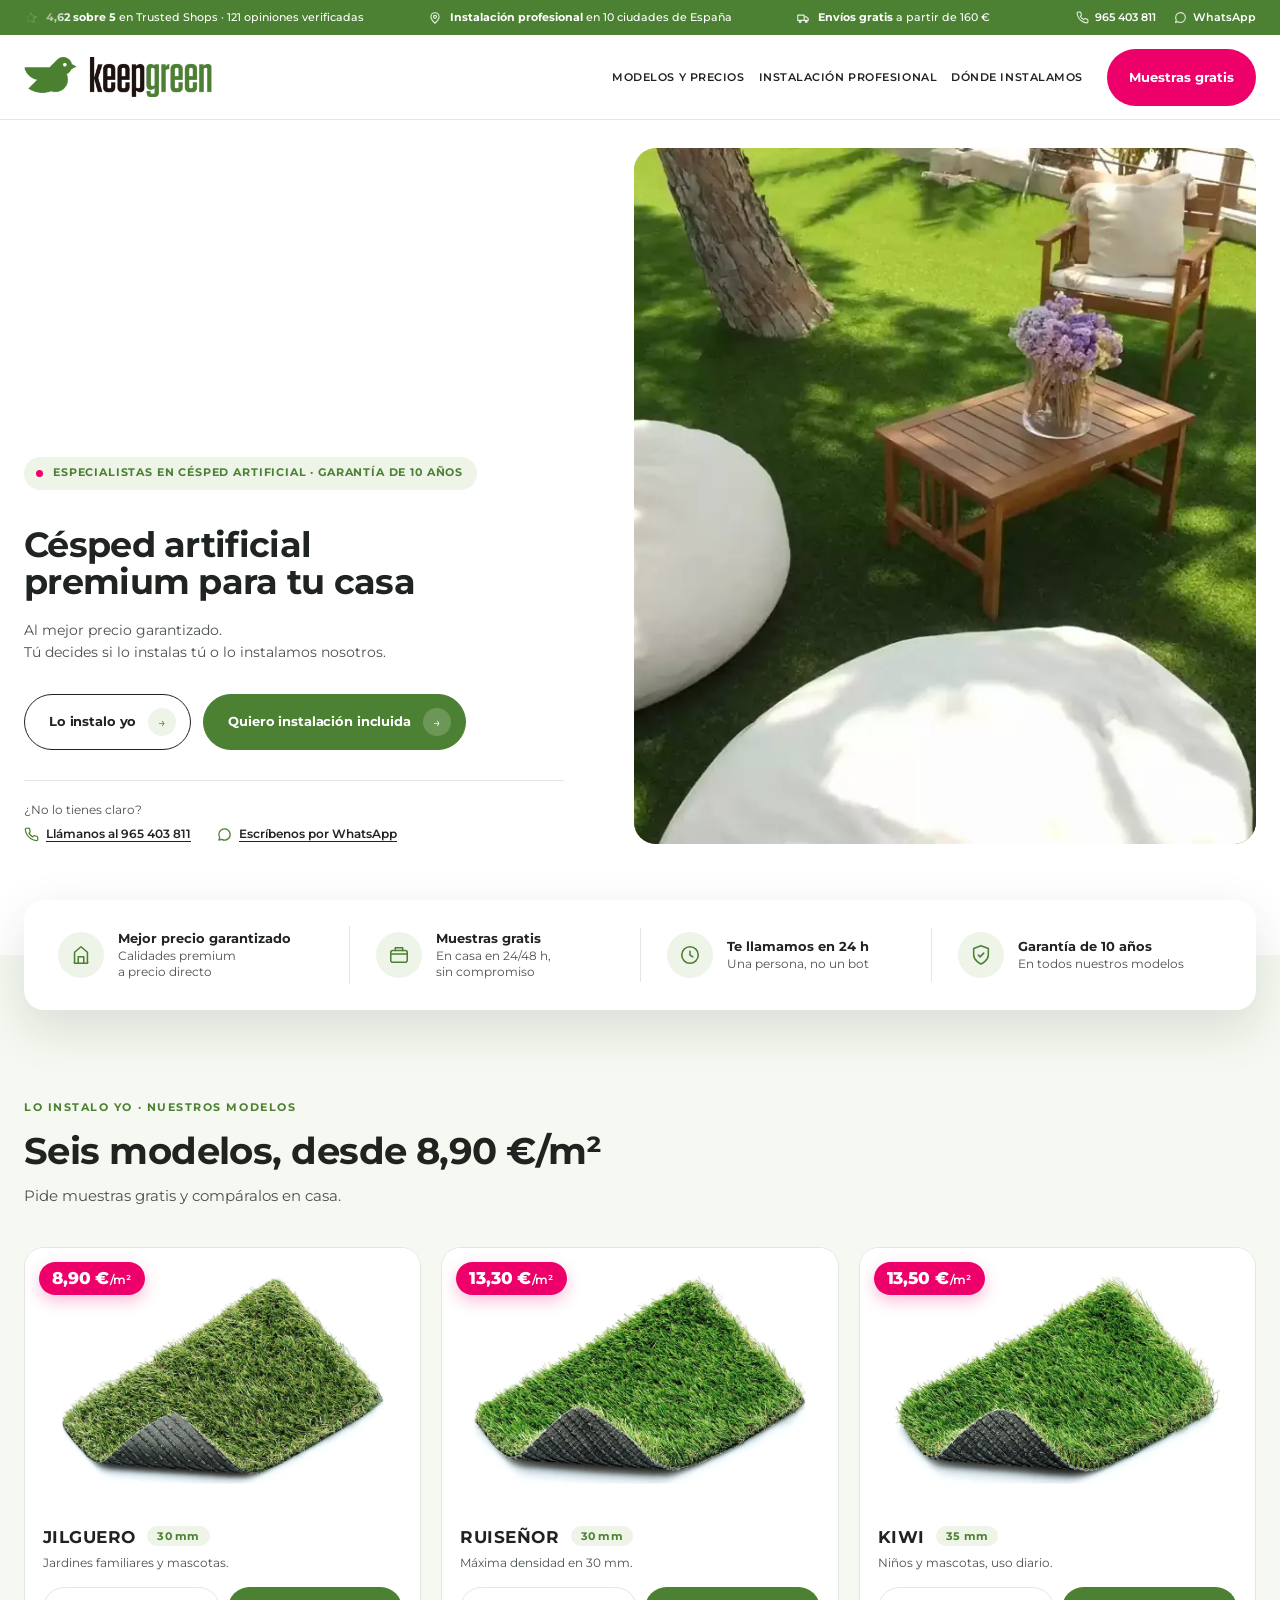
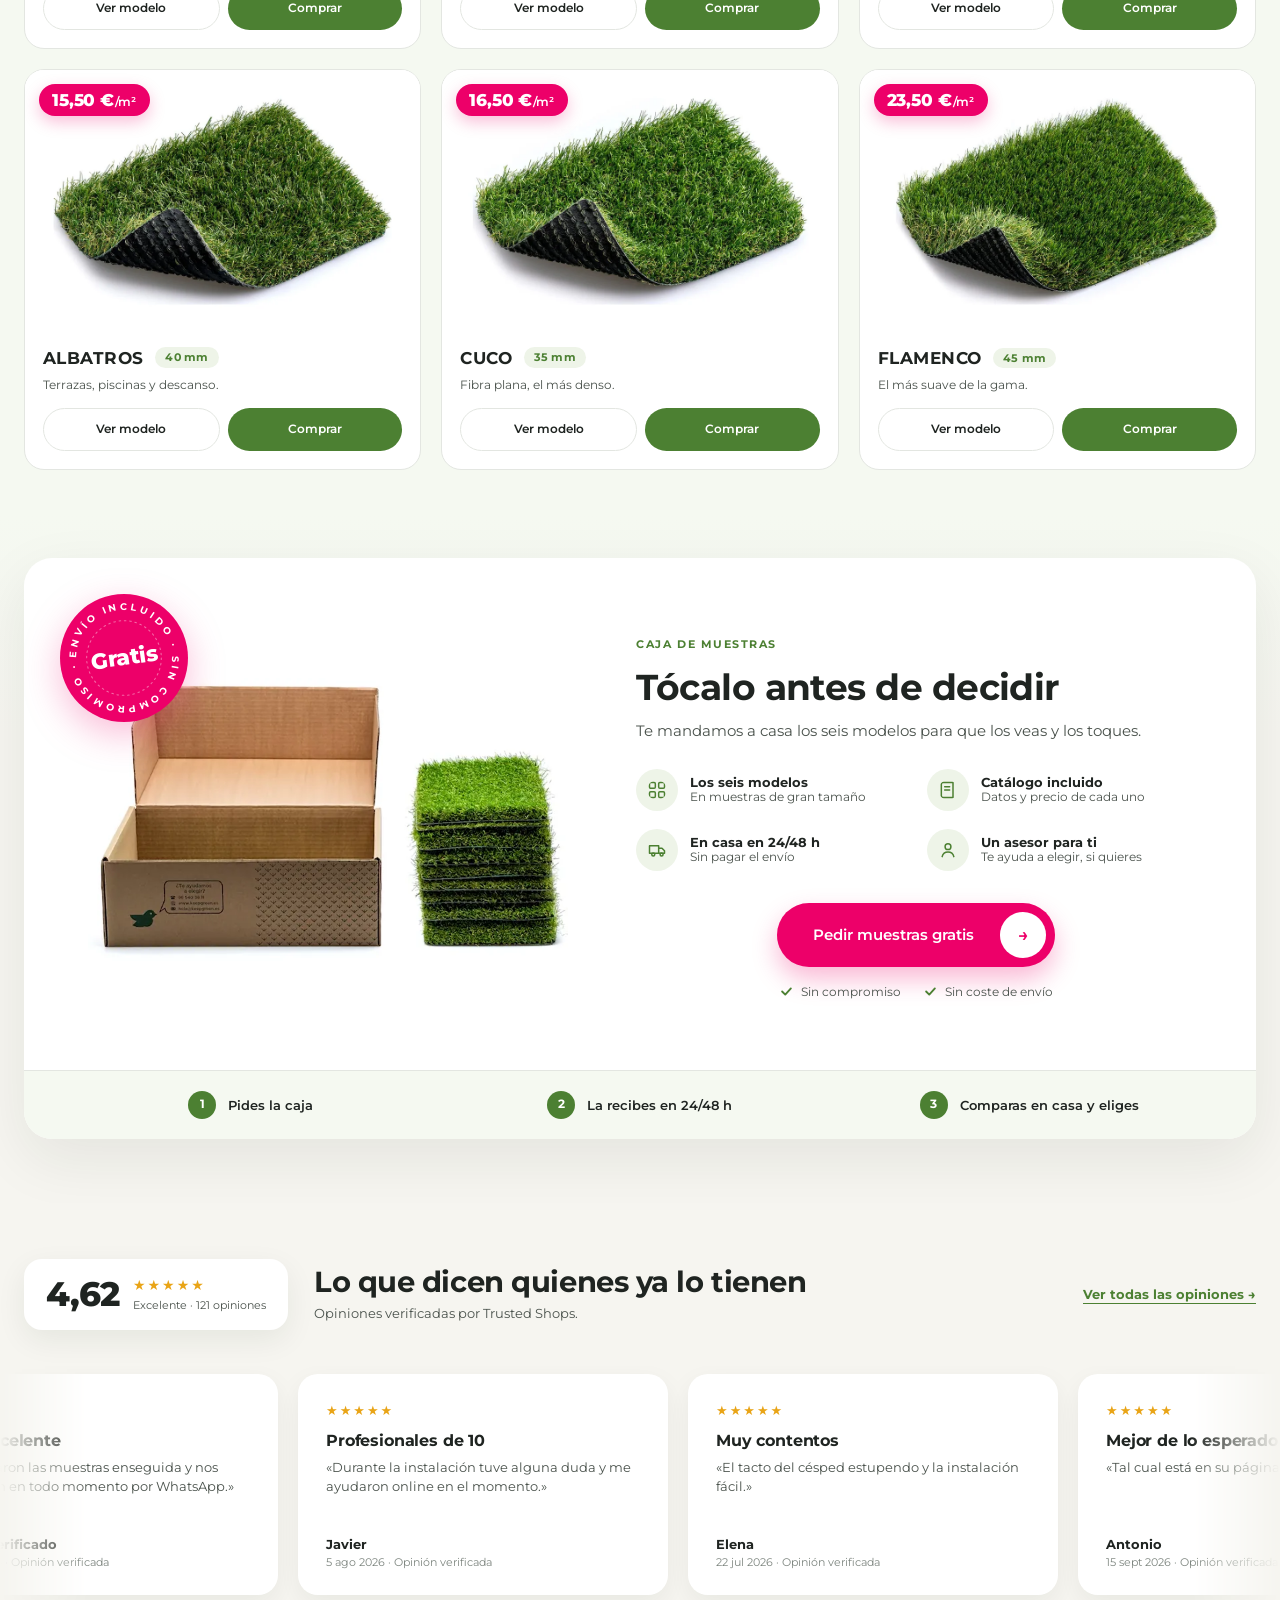
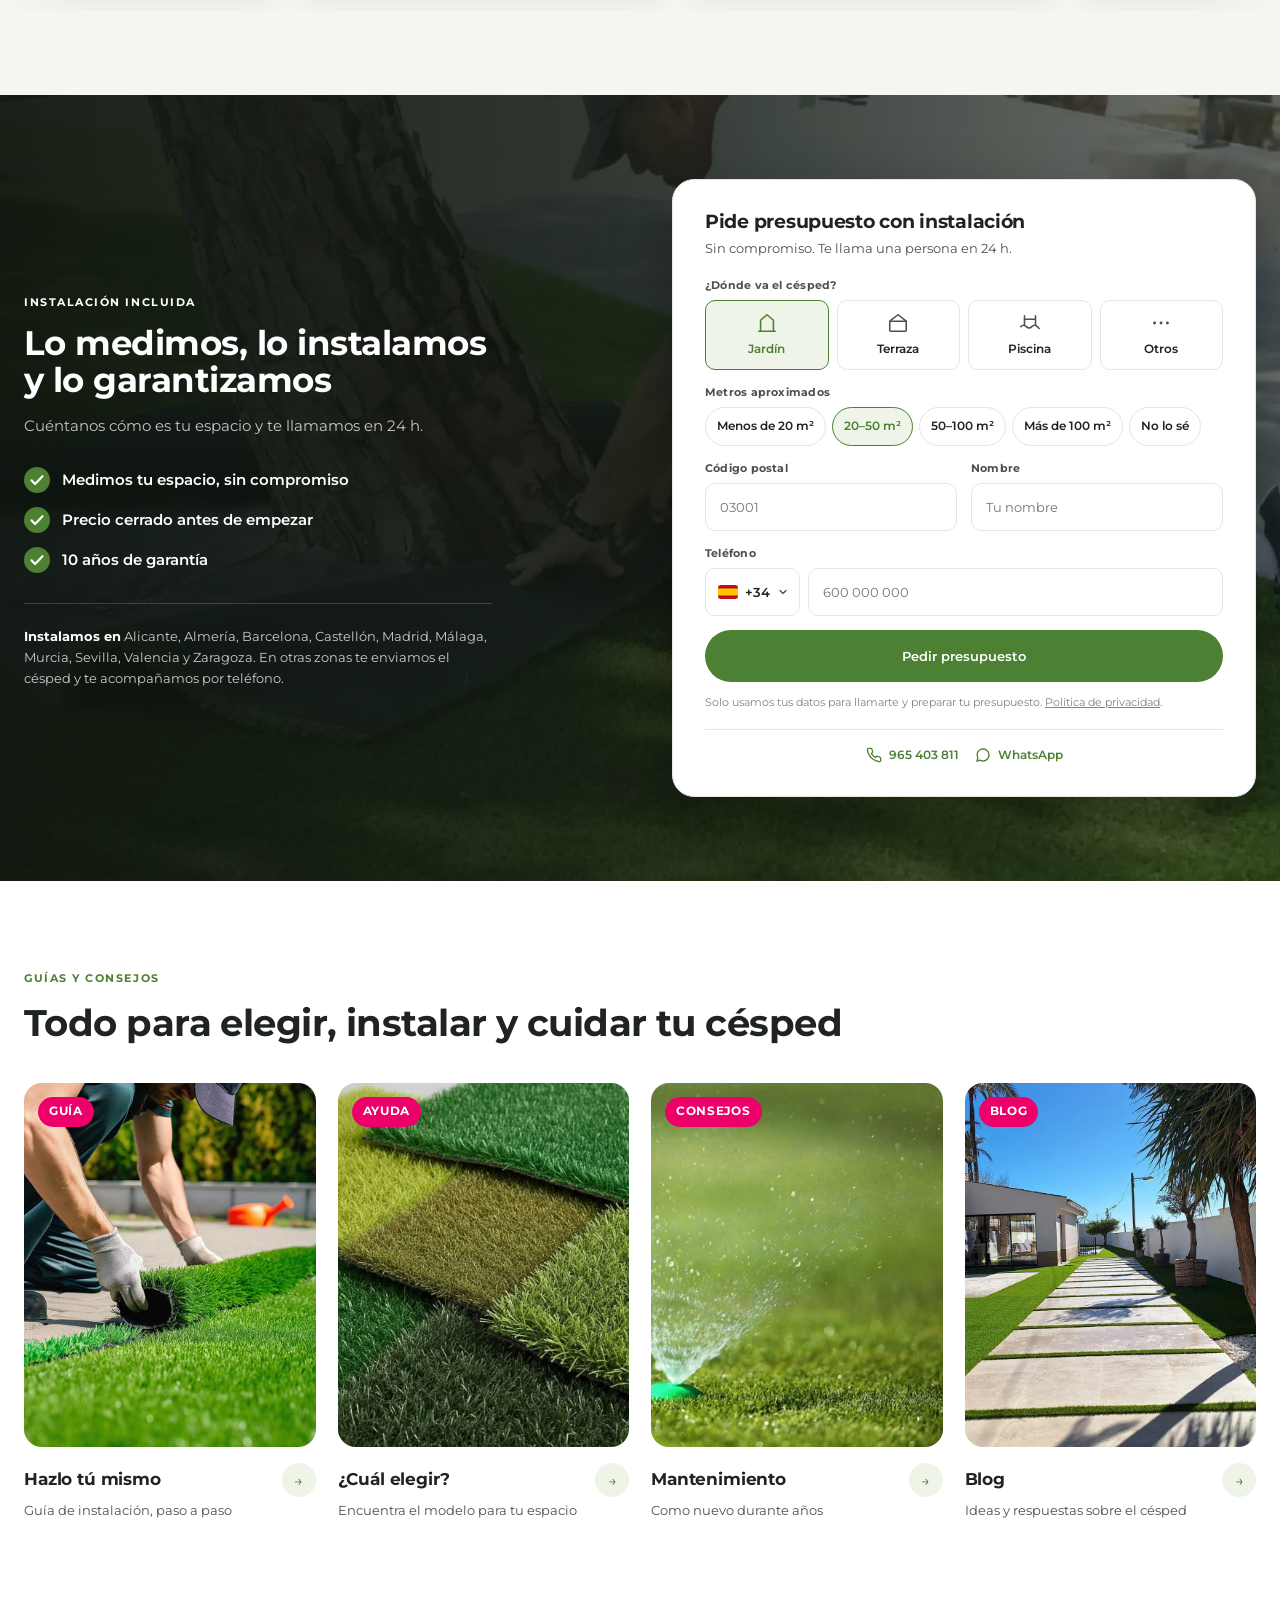
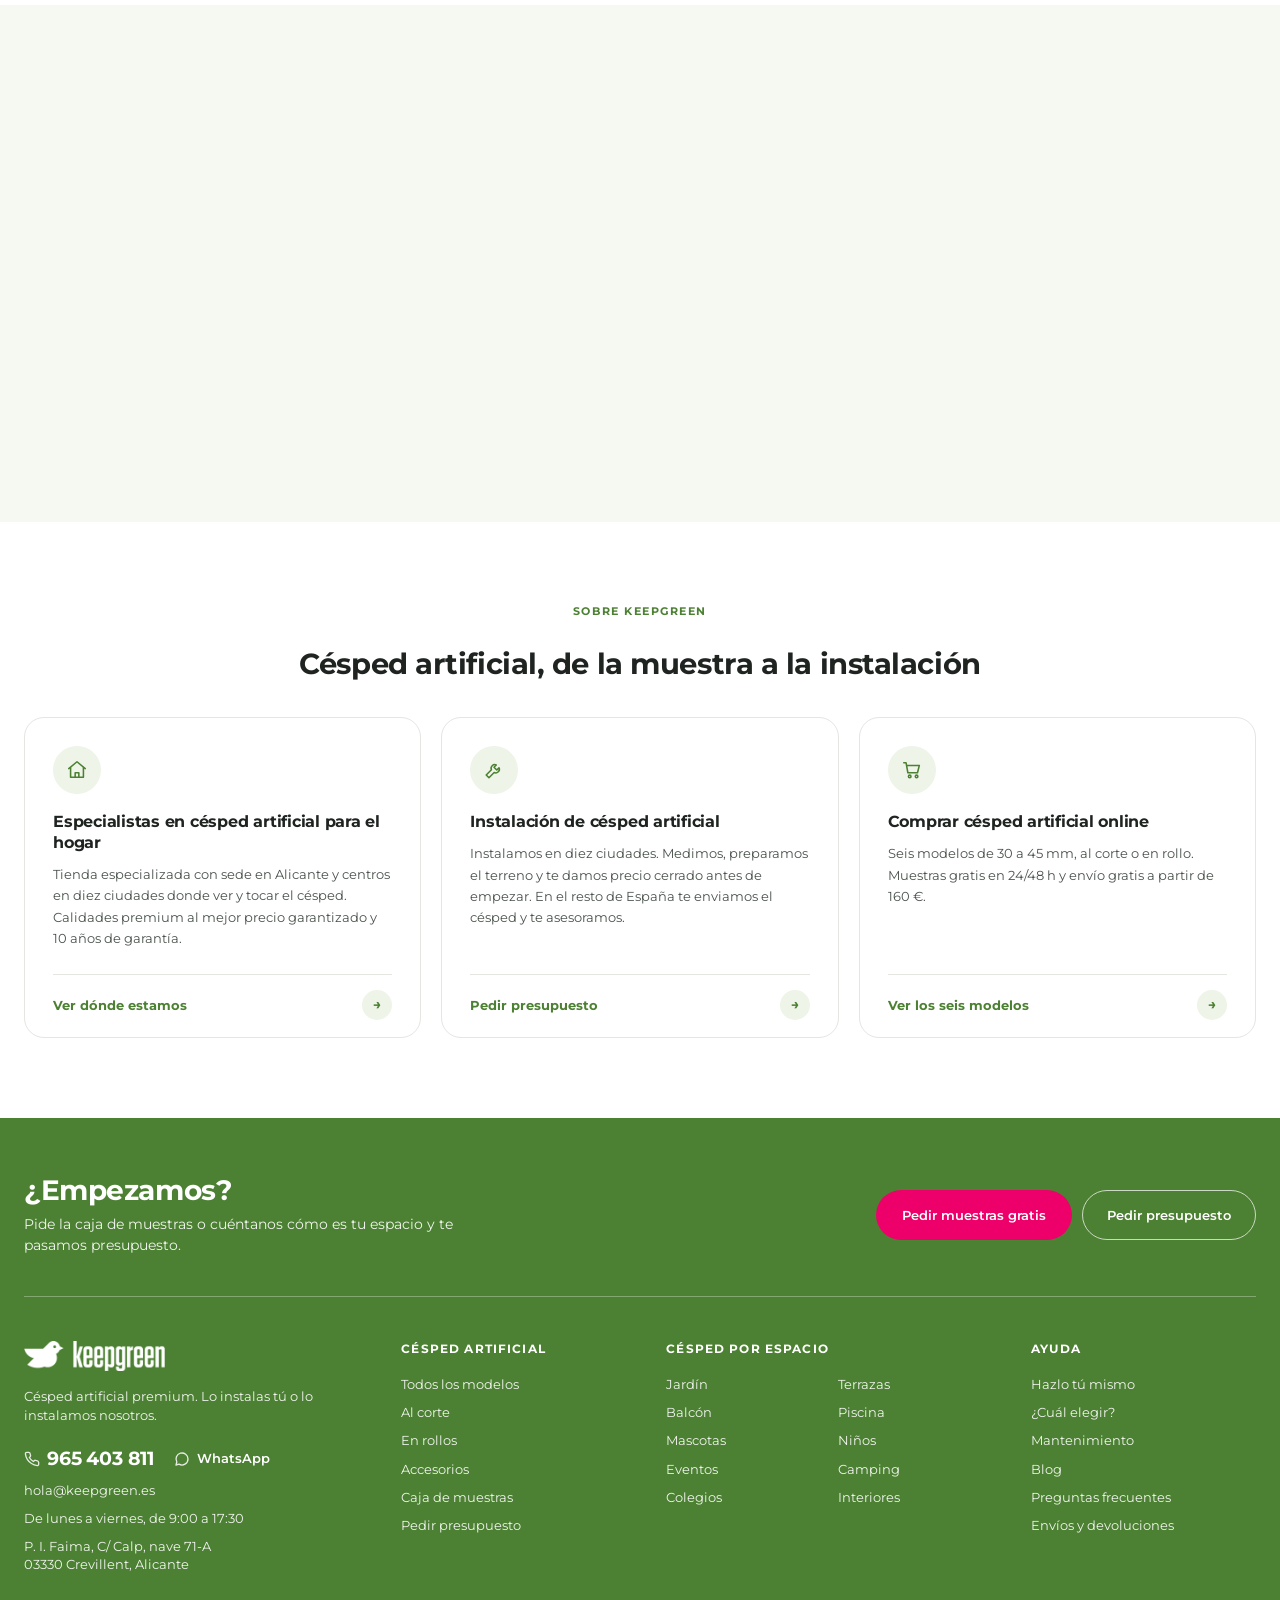
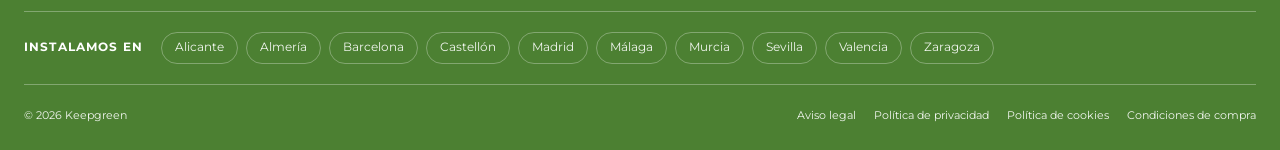
==== commit c7dfd941: "Formulario: metros con m2. Textos del final: titulo y tres tarjetas con icono y enlace alineado (ab=" ====
--- a/index.html
+++ b/index.html
@@ -11,7 +11,7 @@
 <link rel="preconnect" href="https://fonts.googleapis.com">
 <link rel="preconnect" href="https://fonts.gstatic.com" crossorigin>
 <link href="https://fonts.googleapis.com/css2?family=Montserrat:ital,wght@0,400;0,500;0,600;0,700;0,800;1,400&display=swap" rel="stylesheet">
-<link rel="stylesheet" href="assets/kg.css?v=1795781807">
+<link rel="stylesheet" href="assets/kg.css?v=1795784118">
 </head>
 <body data-hero="f">
 
@@ -308,10 +308,10 @@
         </div></div>
       <div class="full qf-m2"><label class="l">Metros aproximados</label>
         <div class="range">
-          <input type="radio" name="m2" id="m1"><label for="m1">Menos de 20</label>
-          <input type="radio" name="m2" id="m2" checked><label for="m2">20–50</label>
-          <input type="radio" name="m2" id="m3"><label for="m3">50–100</label>
-          <input type="radio" name="m2" id="m4"><label for="m4">Más de 100</label>
+          <input type="radio" name="m2" id="m1"><label for="m1">Menos de 20&nbsp;m²</label>
+          <input type="radio" name="m2" id="m2" checked><label for="m2">20–50&nbsp;m²</label>
+          <input type="radio" name="m2" id="m3"><label for="m3">50–100&nbsp;m²</label>
+          <input type="radio" name="m2" id="m4"><label for="m4">Más de 100&nbsp;m²</label>
           <input type="radio" name="m2" id="m5"><label for="m5">No lo sé</label>
         </div></div>
       <div class="qf-cp"><label class="l" for="cp">Código postal</label><input class="in" id="cp" placeholder="03001" inputmode="numeric"></div>
@@ -357,6 +357,7 @@
 <!-- 8 · TEXTO SEO + pie -->
 <section class="about"><div class="wrap">
   <figure class="ab-ph reveal"><img src="assets/home/cesped-artificial.webp" alt="Rollos de césped artificial Keepgreen" loading="lazy"></figure>
+  <div class="ab-h reveal"><span class="eyebrow">Sobre Keepgreen</span><h2>Césped artificial, de la muestra a la instalación</h2></div>
   <div class="ab-l">
     <div class="ab-i reveal"><span class="ab-ic"><svg viewBox="0 0 24 24" fill="none" stroke="currentColor" stroke-width="1.7" stroke-linecap="round" stroke-linejoin="round"><path d="M3 10.5 12 3l9 7.5"/><path d="M5 9.5V20h14V9.5"/><path d="M10 20v-5h4v5"/></svg></span><div><h3>Especialistas en césped artificial para el hogar</h3><p>Tienda especializada con sede en Alicante y centros en diez ciudades donde ver y tocar el césped. Calidades premium al mejor precio garantizado y 10 años de garantía.</p><a class="ab-a" href="#zonas">Ver dónde estamos <i>→</i></a></div></div>
     <div class="ab-i reveal"><span class="ab-ic"><svg viewBox="0 0 24 24" fill="none" stroke="currentColor" stroke-width="1.7" stroke-linecap="round" stroke-linejoin="round"><path d="M14.5 6.5a4 4 0 0 0-5.3 5.3L3.5 17.5l3 3 5.7-5.7a4 4 0 0 0 5.3-5.3L15 12l-3-3z"/></svg></span><div><h3>Instalación de césped artificial</h3><p>Instalamos en diez ciudades. Medimos, preparamos el terreno y te damos precio cerrado antes de empezar. En el resto de España te enviamos el césped y te asesoramos.</p><a class="ab-a" href="#instalacion">Pedir presupuesto <i>→</i></a></div></div>
@@ -436,7 +437,7 @@
 var mm=q.get('mm')||(pr==='0'?'1':'2');if(/^[1234]$/.test(mm))document.body.classList.add('mm'+mm);
 if(q.get('cta')!=='verde')document.body.classList.add('spk');
 var fn=q.get('font')||'1';if(/^[234]$/.test(fn)){document.body.classList.add('fn'+fn);var fl=document.createElement('link');fl.rel='stylesheet';fl.href='https://fonts.googleapis.com/css2?family='+({2:'Manrope:wght@400;500;600;700;800',3:'Figtree:ital,wght@0,400;0,500;0,600;0,700;0,800;1,400',4:'Bricolage+Grotesque:opsz,wght@12..96,600;12..96,700;12..96,800'})[fn]+'&display=swap';document.head.appendChild(fl)}
-var ab=q.get('ab')||'3';if(/^[123]$/.test(ab))document.body.classList.add('ab'+ab);
+var ab=q.get('ab')||'4';if(/^[1234]$/.test(ab))document.body.classList.add('ab'+ab);
 var ft=q.get('ft')||'2';if(/^[123]$/.test(ft))document.body.classList.add('ft'+ft);
 var mmo=q.get('mmo')||'1';if(mmo==='2')document.body.classList.add('mmo2');var mpie=q.get('mpie')||'2';if(mpie==='2')document.body.classList.add('mpie2');
 var col=q.get('color')||'rosa';if(col!=='antes'){document.body.classList.add('mono');if(col==='verde')document.body.classList.add('nopink')}
--- a/assets/kg.css
+++ b/assets/kg.css
@@ -1632,3 +1632,40 @@
   .form.qf .seg label{padding:10px 4px;font-size:11.5px}
 }
 @media(max-width:340px){.pop .f-grid{grid-template-columns:1fr 1fr}.pop .f-grid>div:first-child,.pop .pm-tf{grid-column:1/-1}}
+
+/* formulario de presupuesto · las opciones de metros llevan «m²» y siguen cabiendo en una fila */
+.form.qf .range{gap:6px}
+.form.qf .range label{padding:9px 11px}
+
+/* textos del final · ab4 (por defecto): título centrado y tres tarjetas con icono y enlace alineado abajo · ?ab=3 es la banda anterior */
+.ab-h{display:none}
+body.ab4 .about{padding:76px 0 80px}
+body.ab4 .ab-h{display:block;text-align:center;margin-bottom:36px}
+body.ab4 .ab-h h2{font-size:clamp(22px,2.3vw,30px);line-height:1.2;letter-spacing:-.015em;margin-top:12px}
+body.ab4 .ab-l{gap:20px}
+body.ab4 .ab-i{display:flex;flex-direction:column;background:#fff;border:1px solid var(--line);border-radius:20px;padding:28px 28px 0;transition:border-color .25s,box-shadow .25s,transform .25s}
+body.ab4 .ab-i>div{display:flex;flex-direction:column;flex:1}
+body.ab4 .ab-ic{width:48px;height:48px;background:var(--green-l);margin-bottom:18px;transition:background .25s,color .25s}
+body.ab4 .about h3{font-size:16px;line-height:1.3;margin-bottom:10px}
+body.ab4 .about p{font-size:13px;line-height:1.65;margin-bottom:24px}
+body.ab4 .ab-a{display:flex;justify-content:space-between;align-items:center;margin-top:auto;padding:15px 0 17px;border-top:1px solid var(--line);font-size:13px}
+body.ab4 .ab-a i{display:grid;place-items:center;width:30px;height:30px;border-radius:50%;background:var(--green-l);color:var(--green-d);font-size:14px;transition:background .25s,color .25s,transform .2s}
+@media(hover:hover){
+  body.ab4 .ab-i:hover{border-color:var(--green);box-shadow:0 16px 36px rgba(20,40,20,.09);transform:translateY(-3px)}
+  body.ab4 .ab-i:hover .ab-ic{background:var(--green);color:#fff}
+  body.ab4 .ab-i:hover .ab-a i{background:var(--pink);color:#fff}
+}
+body.nofx.ab4 .ab-i,body.nofx.ab4 .ab-ic,body.nofx.ab4 .ab-a i{transition:none}
+@media(max-width:860px){
+  body.ab4 .about{padding:44px 0 48px}
+  body.ab4 .ab-h{text-align:left;margin-bottom:22px}
+  body.ab4 .ab-h h2{font-size:21px;margin-top:8px}
+  body.ab4 .ab-l{gap:12px}
+  body.ab4 .ab-i{display:grid;grid-template-columns:40px 1fr;column-gap:14px;align-items:center;padding:18px 20px 0;border-radius:16px}
+  body.ab4 .ab-i>div{display:contents}
+  body.ab4 .ab-ic{width:40px;height:40px;margin-bottom:0}
+  body.ab4 .ab-ic svg{width:19px;height:19px}
+  body.ab4 .about h3{font-size:14.5px;margin-bottom:0}
+  body.ab4 .about p{grid-column:1/-1;margin:12px 0 16px;font-size:12.5px}
+  body.ab4 .ab-a{grid-column:1/-1;padding:12px 0 14px;font-size:12.5px}
+}
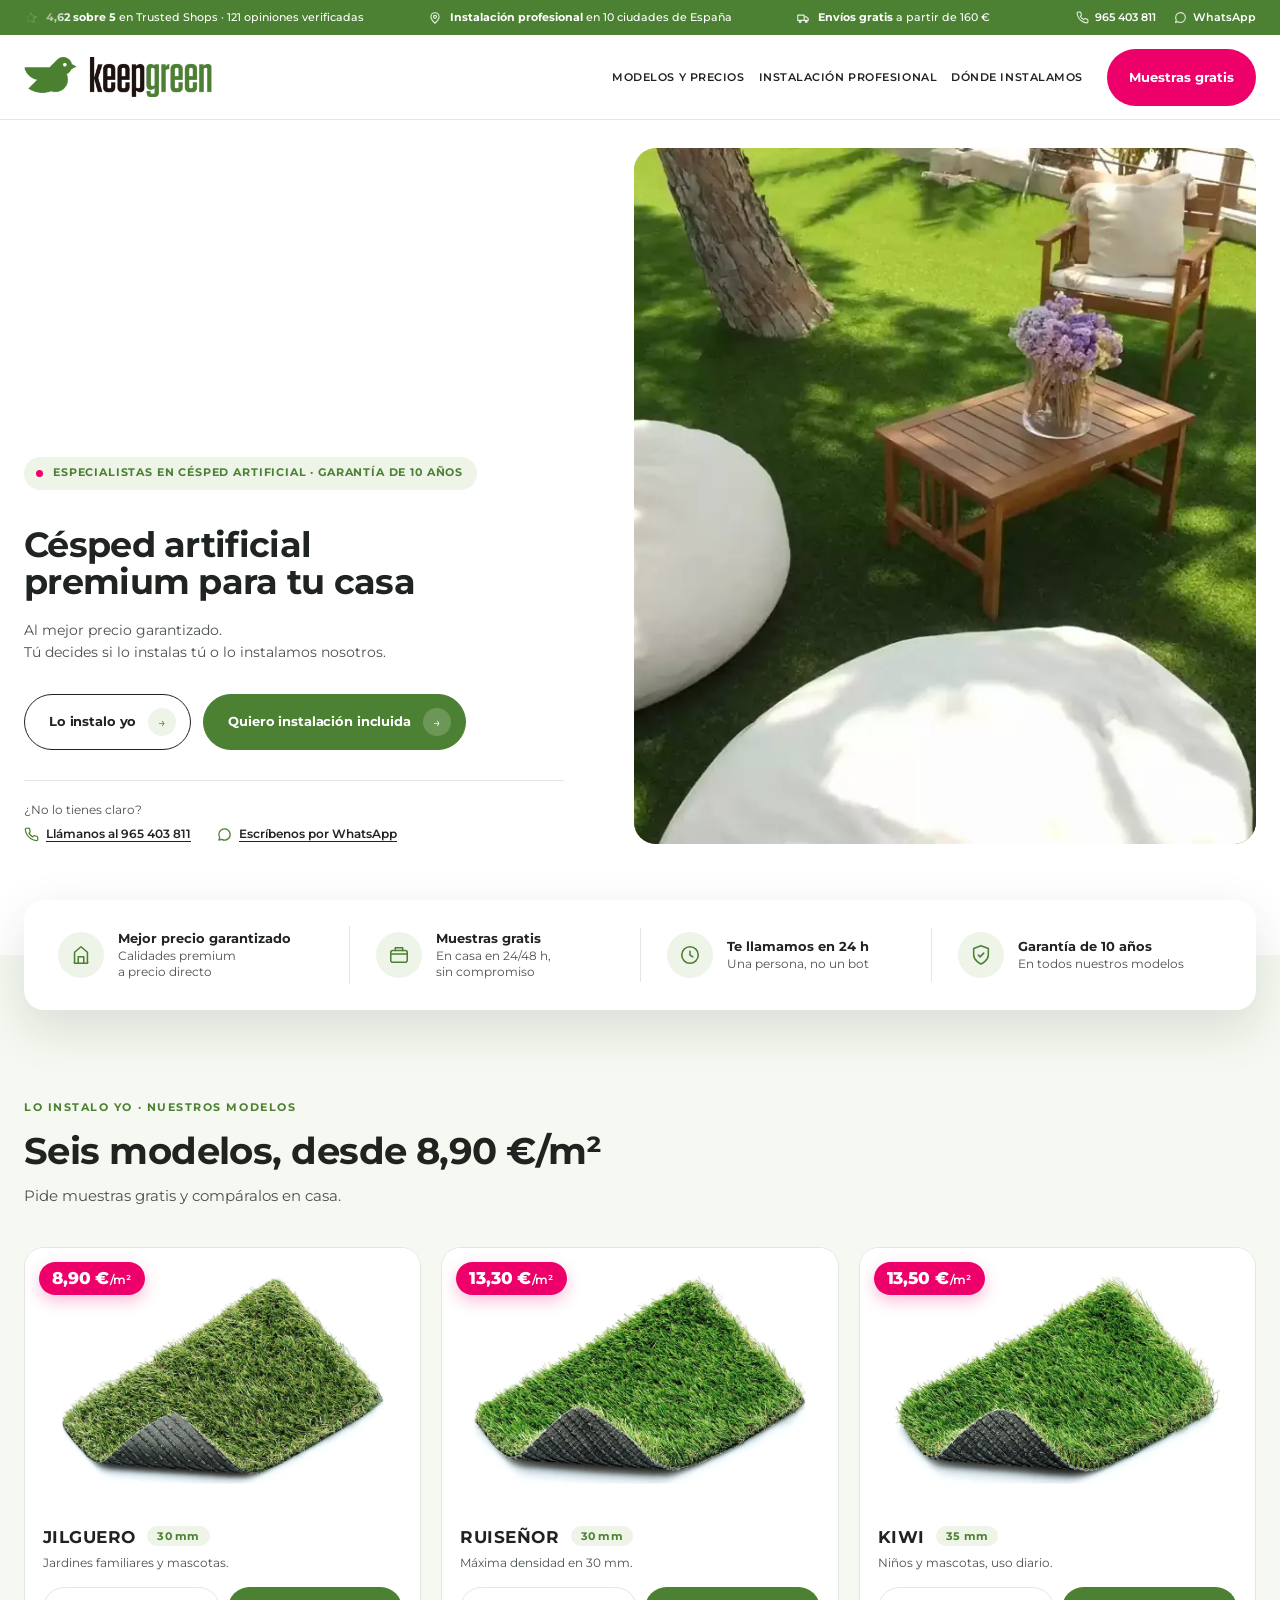
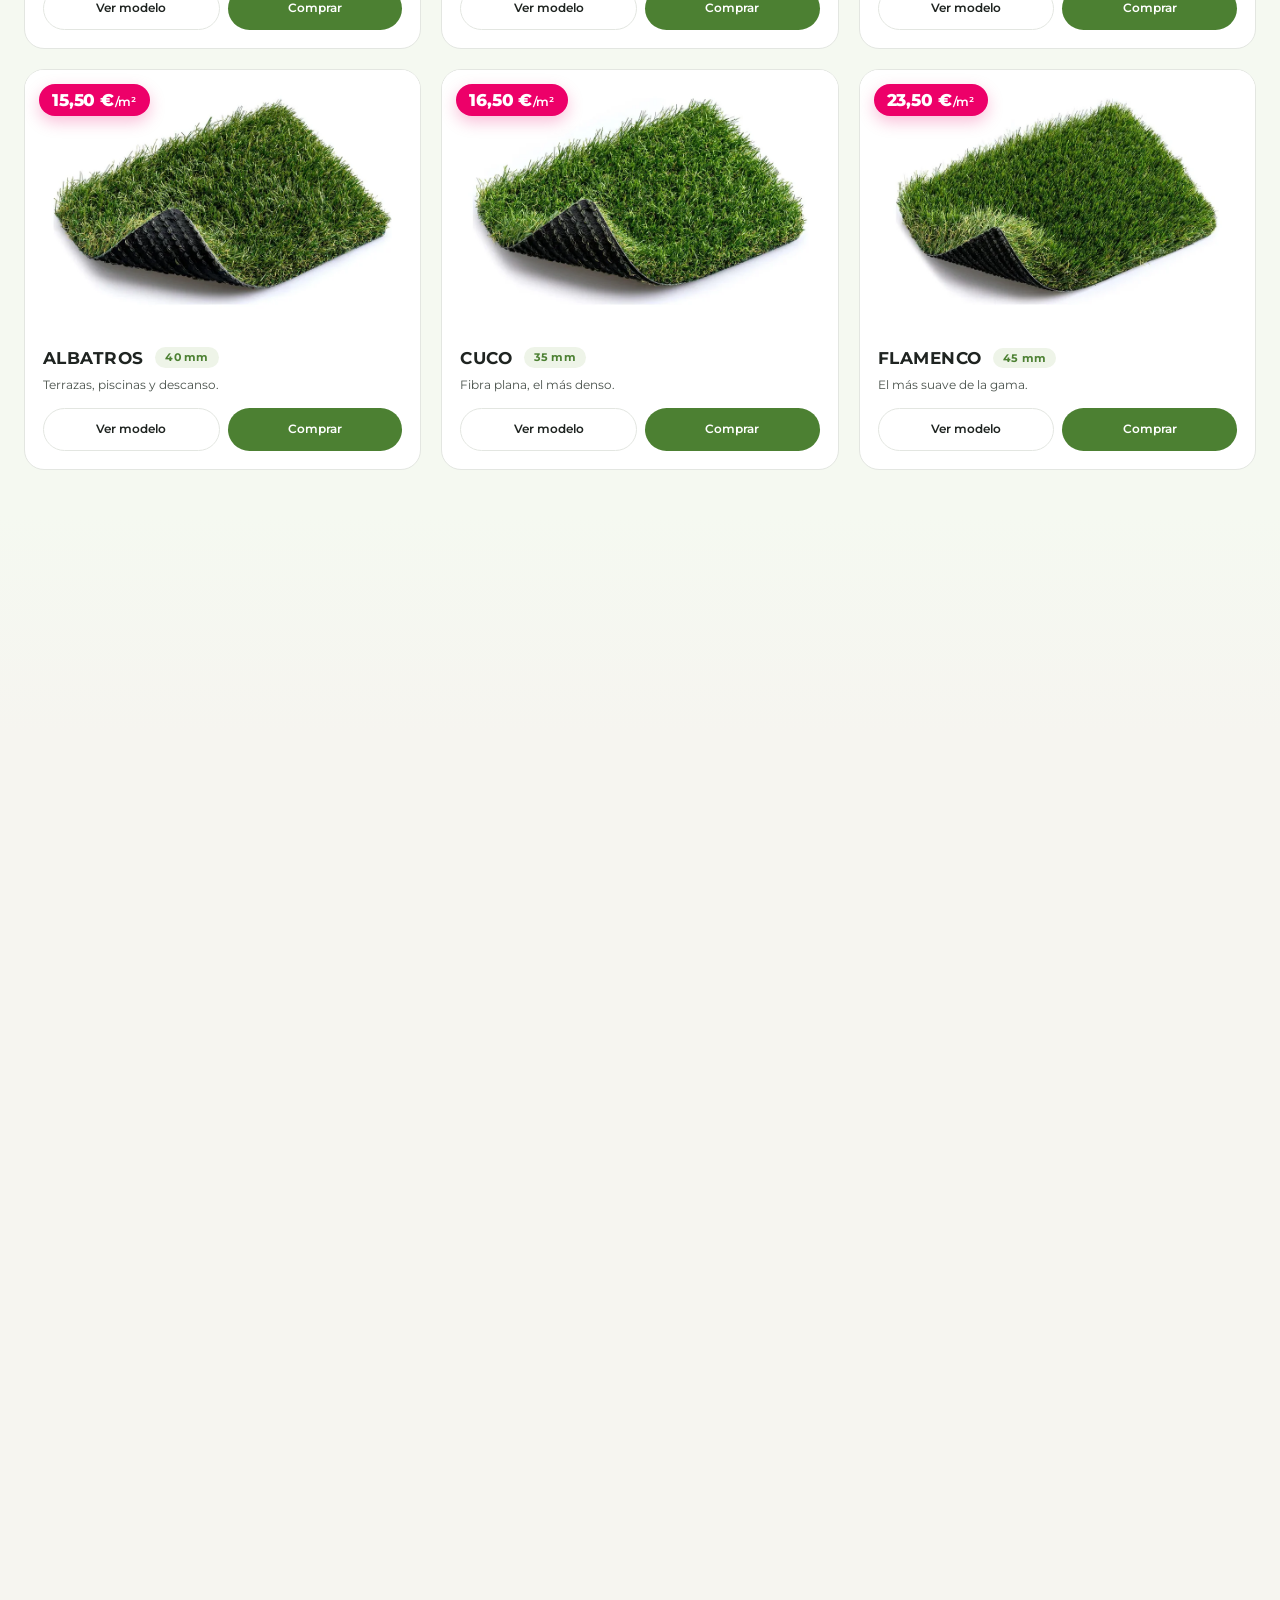
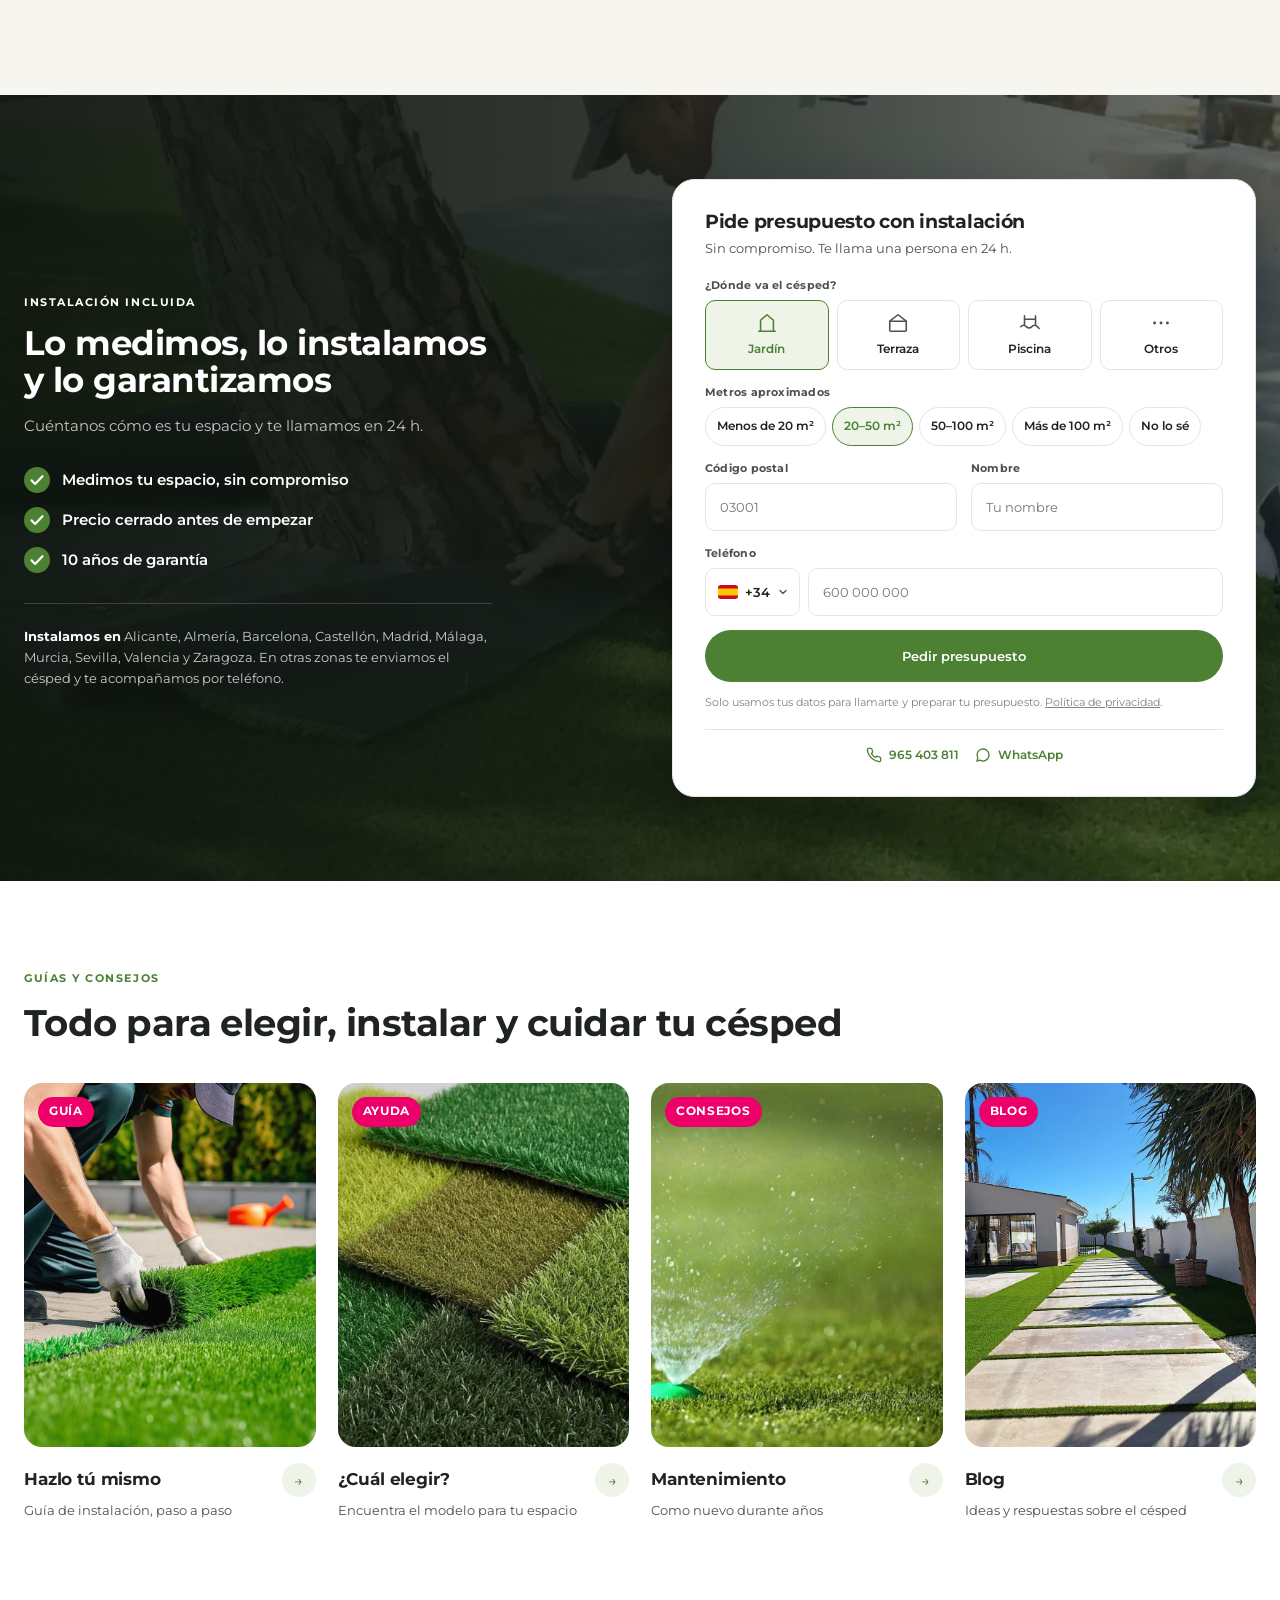
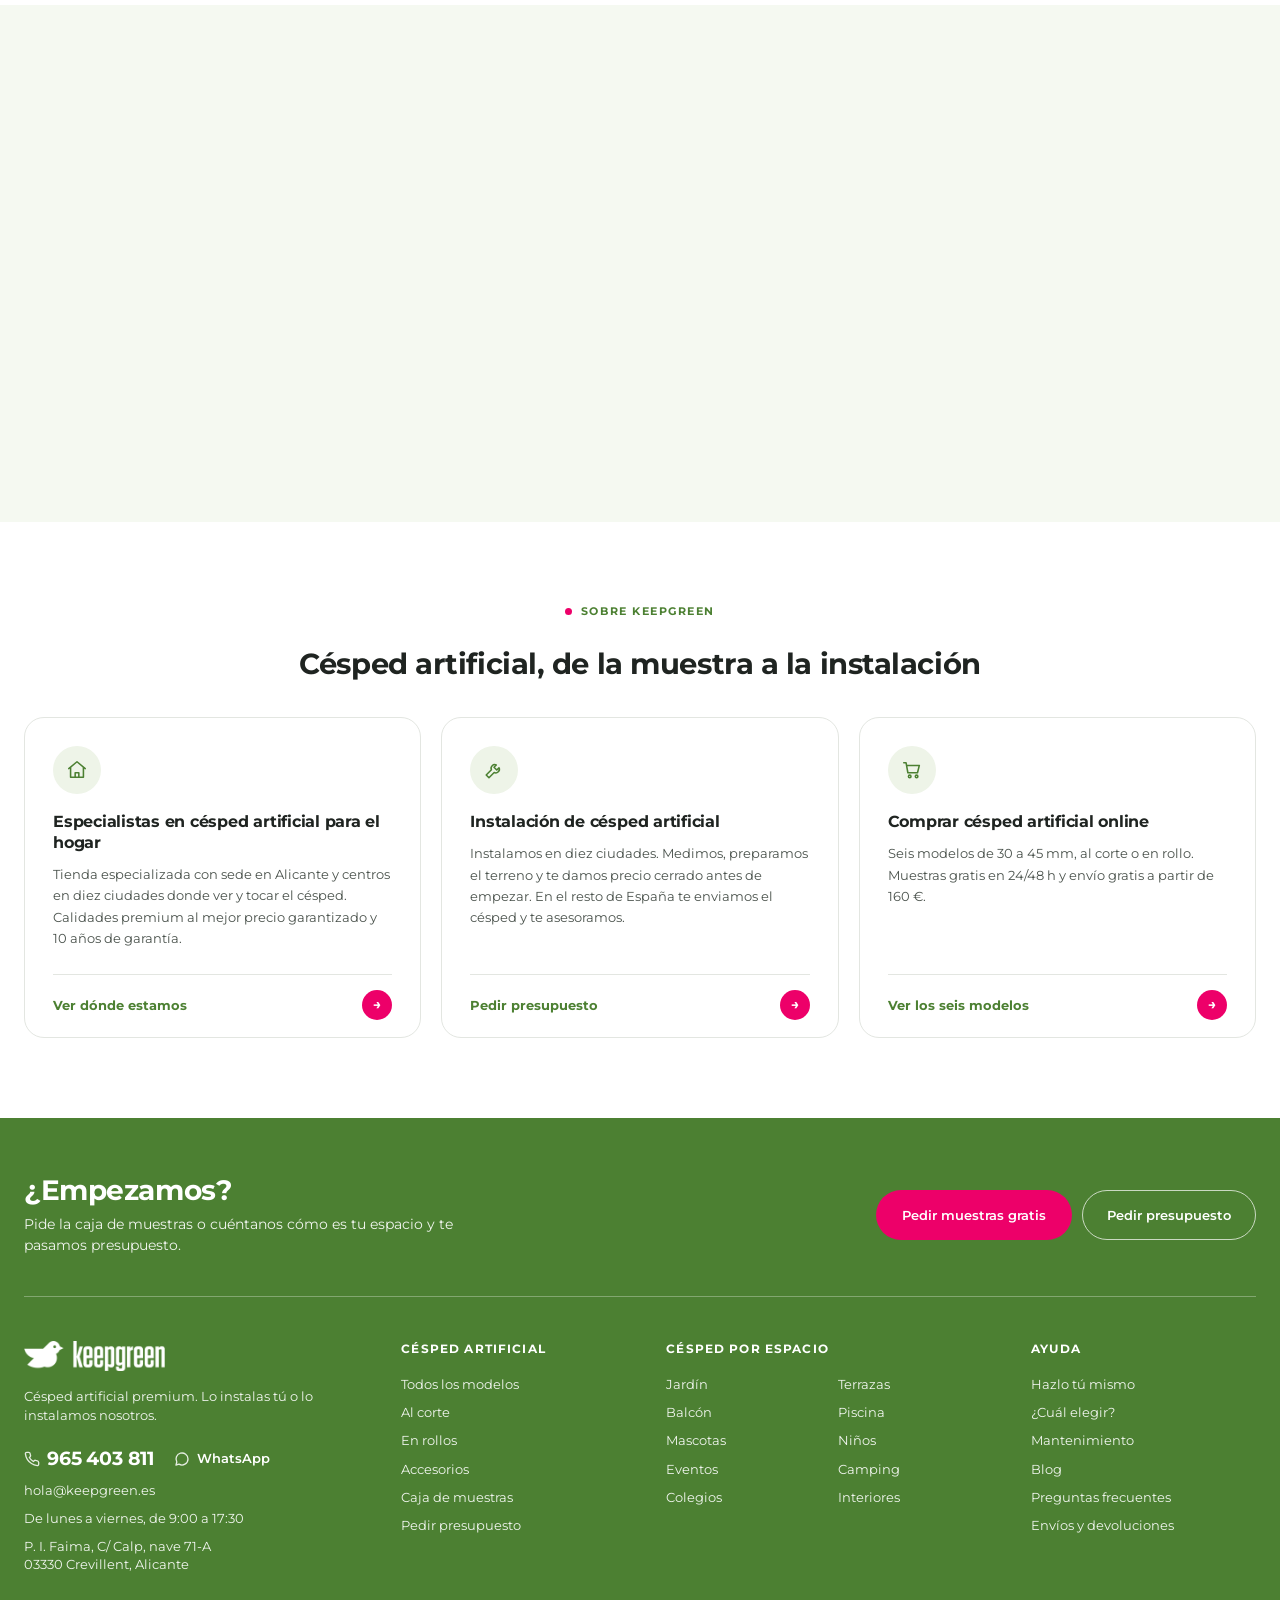
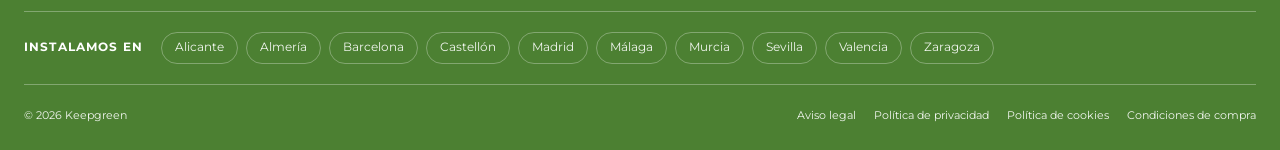
==== commit f7f58a3e: "Textos del final: toque de rosa (punto en la etiqueta y flechas de las tarjetas) Co-Authored-By: Cla" ====
--- a/index.html
+++ b/index.html
@@ -11,7 +11,7 @@
 <link rel="preconnect" href="https://fonts.googleapis.com">
 <link rel="preconnect" href="https://fonts.gstatic.com" crossorigin>
 <link href="https://fonts.googleapis.com/css2?family=Montserrat:ital,wght@0,400;0,500;0,600;0,700;0,800;1,400&display=swap" rel="stylesheet">
-<link rel="stylesheet" href="assets/kg.css?v=1795784118">
+<link rel="stylesheet" href="assets/kg.css?v=1795784669">
 </head>
 <body data-hero="f">
 
--- a/assets/kg.css
+++ b/assets/kg.css
@@ -1669,3 +1669,10 @@
   body.ab4 .about p{grid-column:1/-1;margin:12px 0 16px;font-size:12.5px}
   body.ab4 .ab-a{grid-column:1/-1;padding:12px 0 14px;font-size:12.5px}
 }
+
+/* textos del final · toque de rosa: punto en la etiqueta y flechas de las tarjetas en rosa */
+body.ab4 .ab-h .eyebrow{display:inline-flex;align-items:center;gap:9px}
+body.ab4 .ab-h .eyebrow::before{content:"";width:7px;height:7px;border-radius:50%;background:var(--pink)}
+body.ab4 .ab-a i{background:var(--pink);color:#fff}
+@media(hover:hover){body.ab4 .ab-i:hover .ab-a i{background:var(--pink-d);transform:translateX(3px)}}
+body.nopink.ab4 .ab-a i{background:var(--green);color:#fff}
